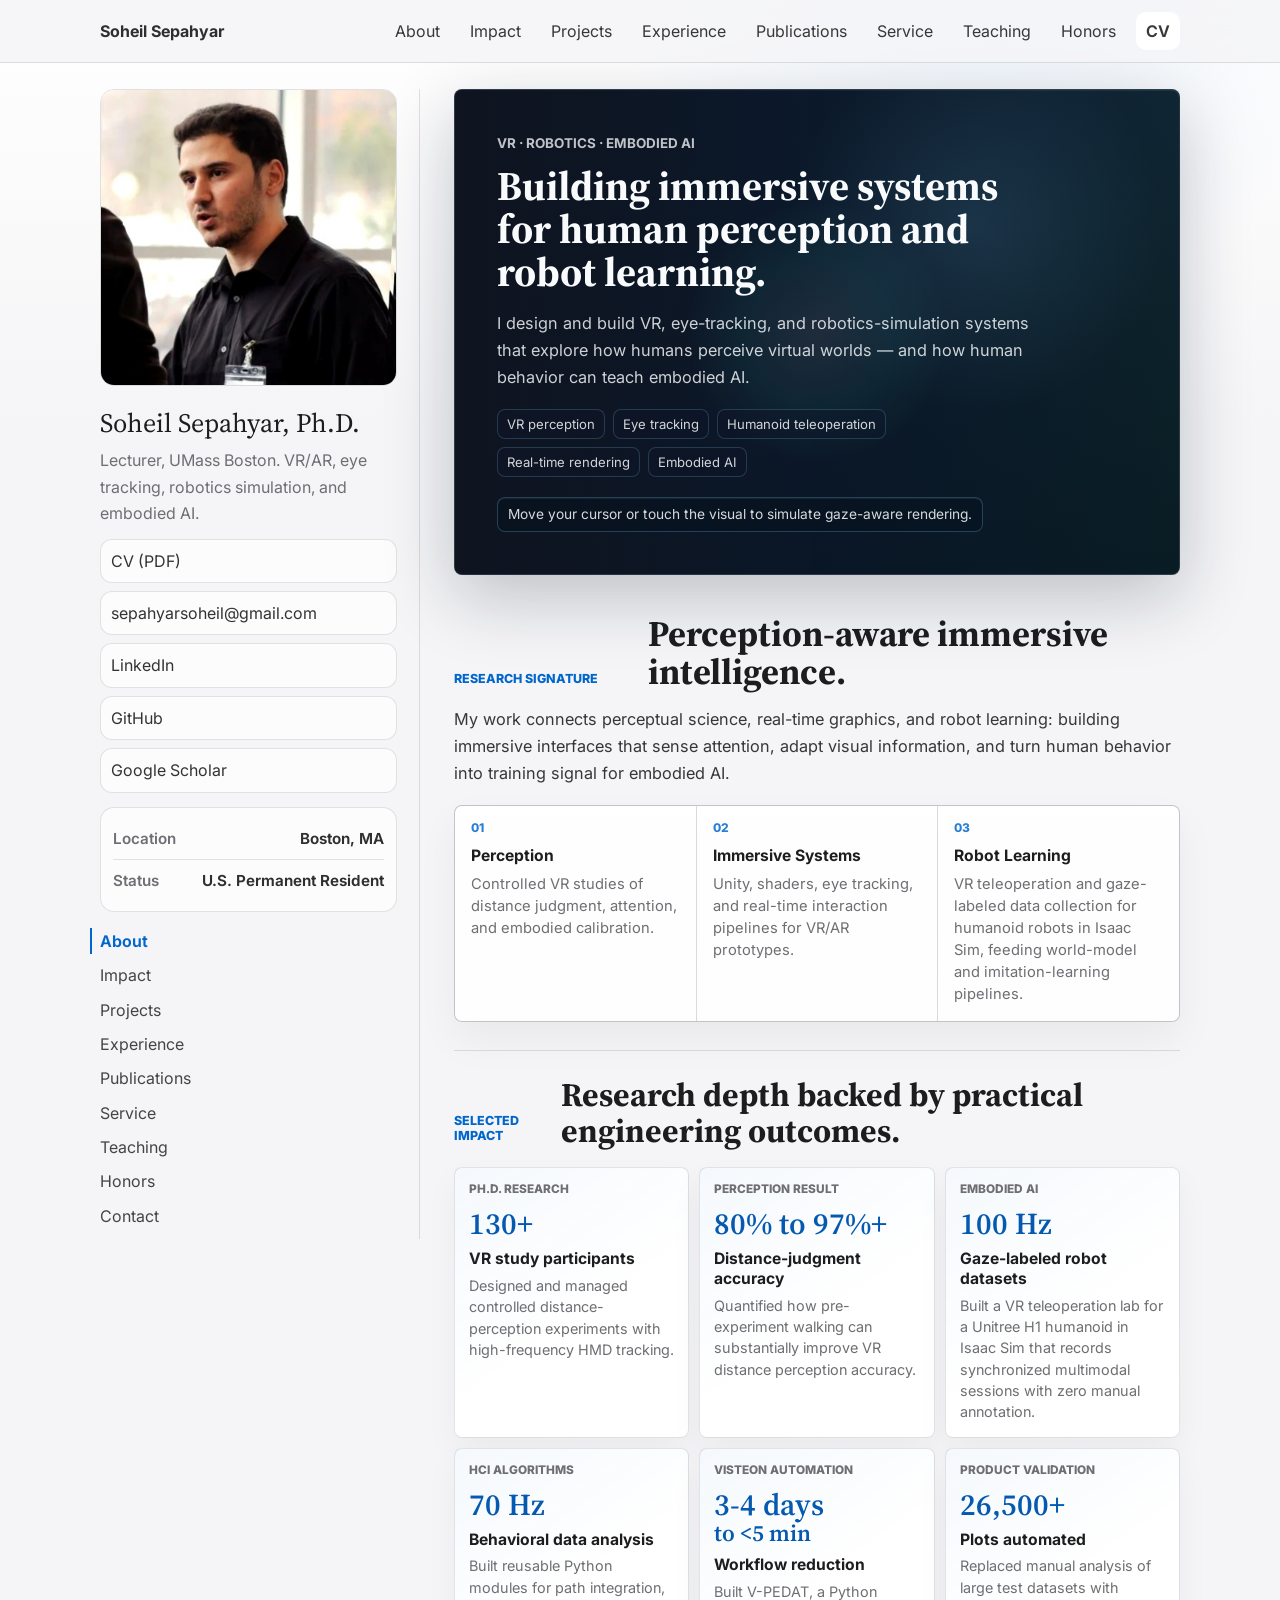
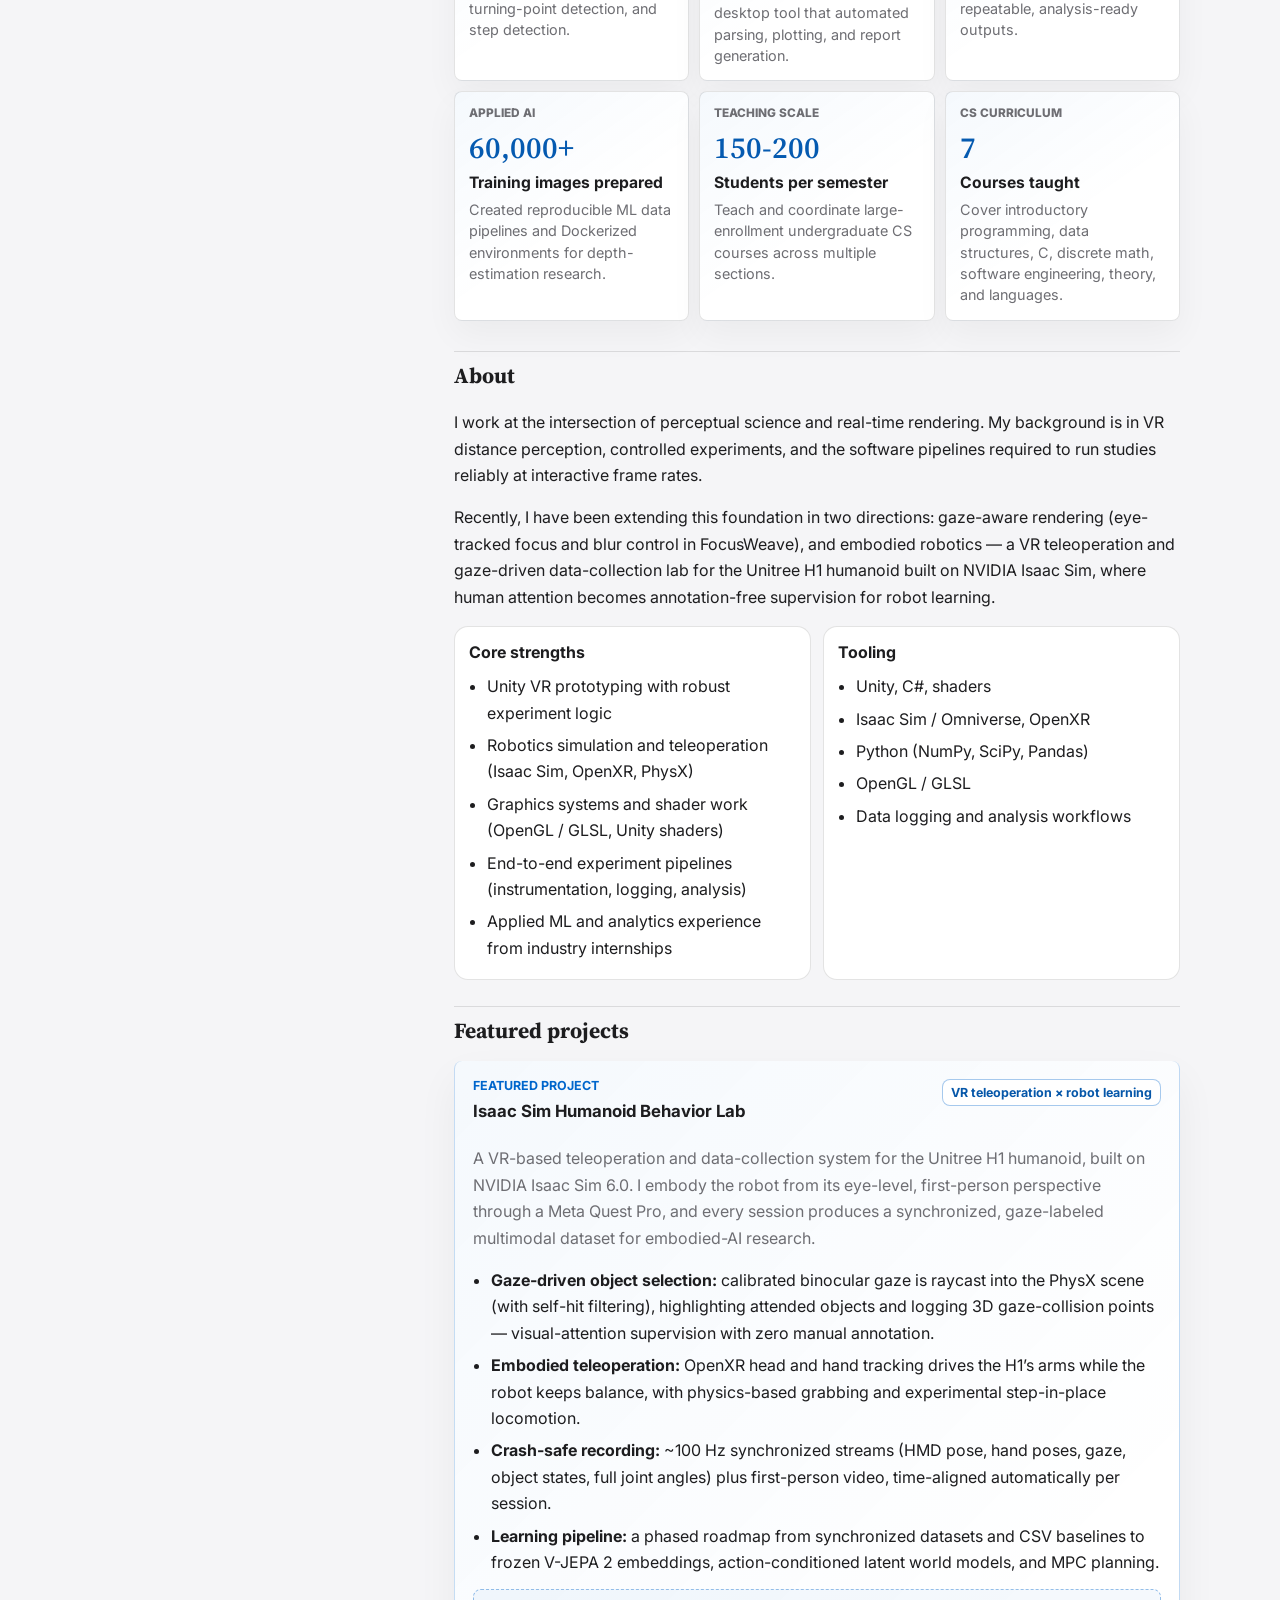
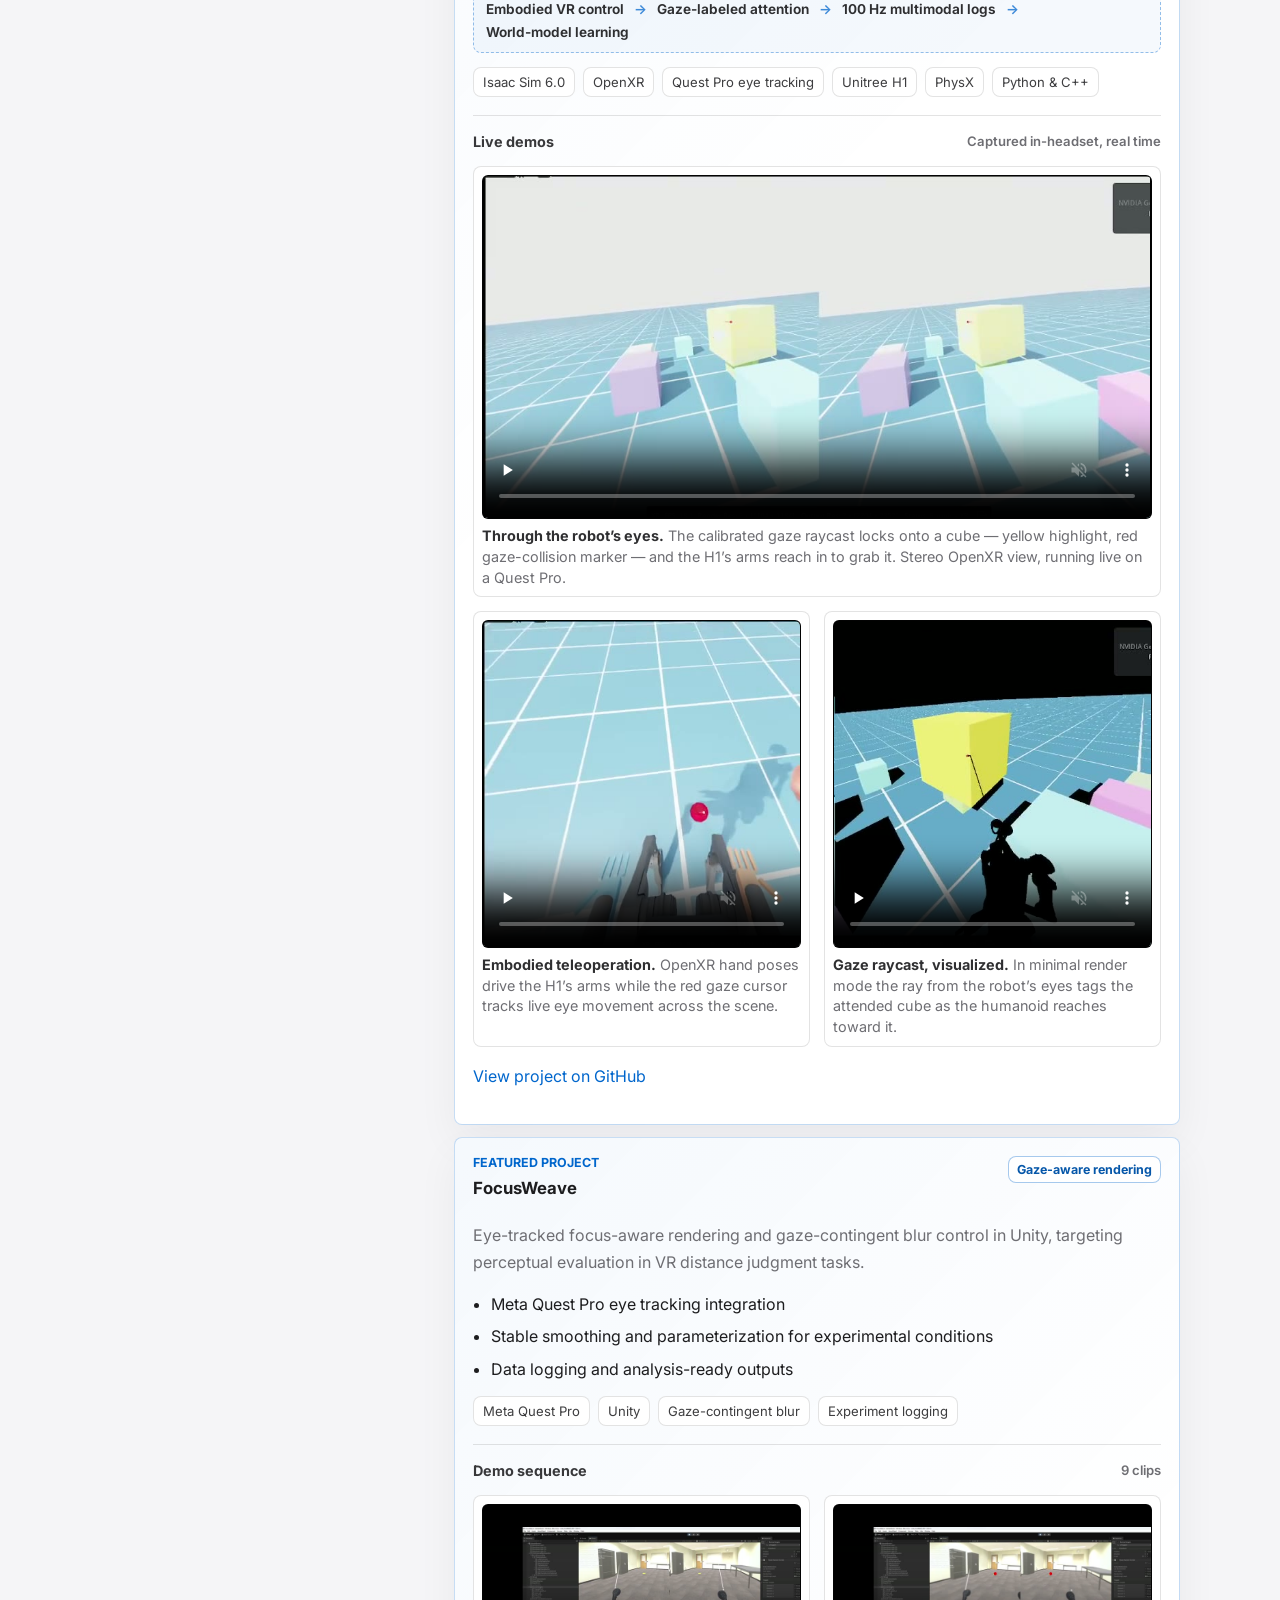
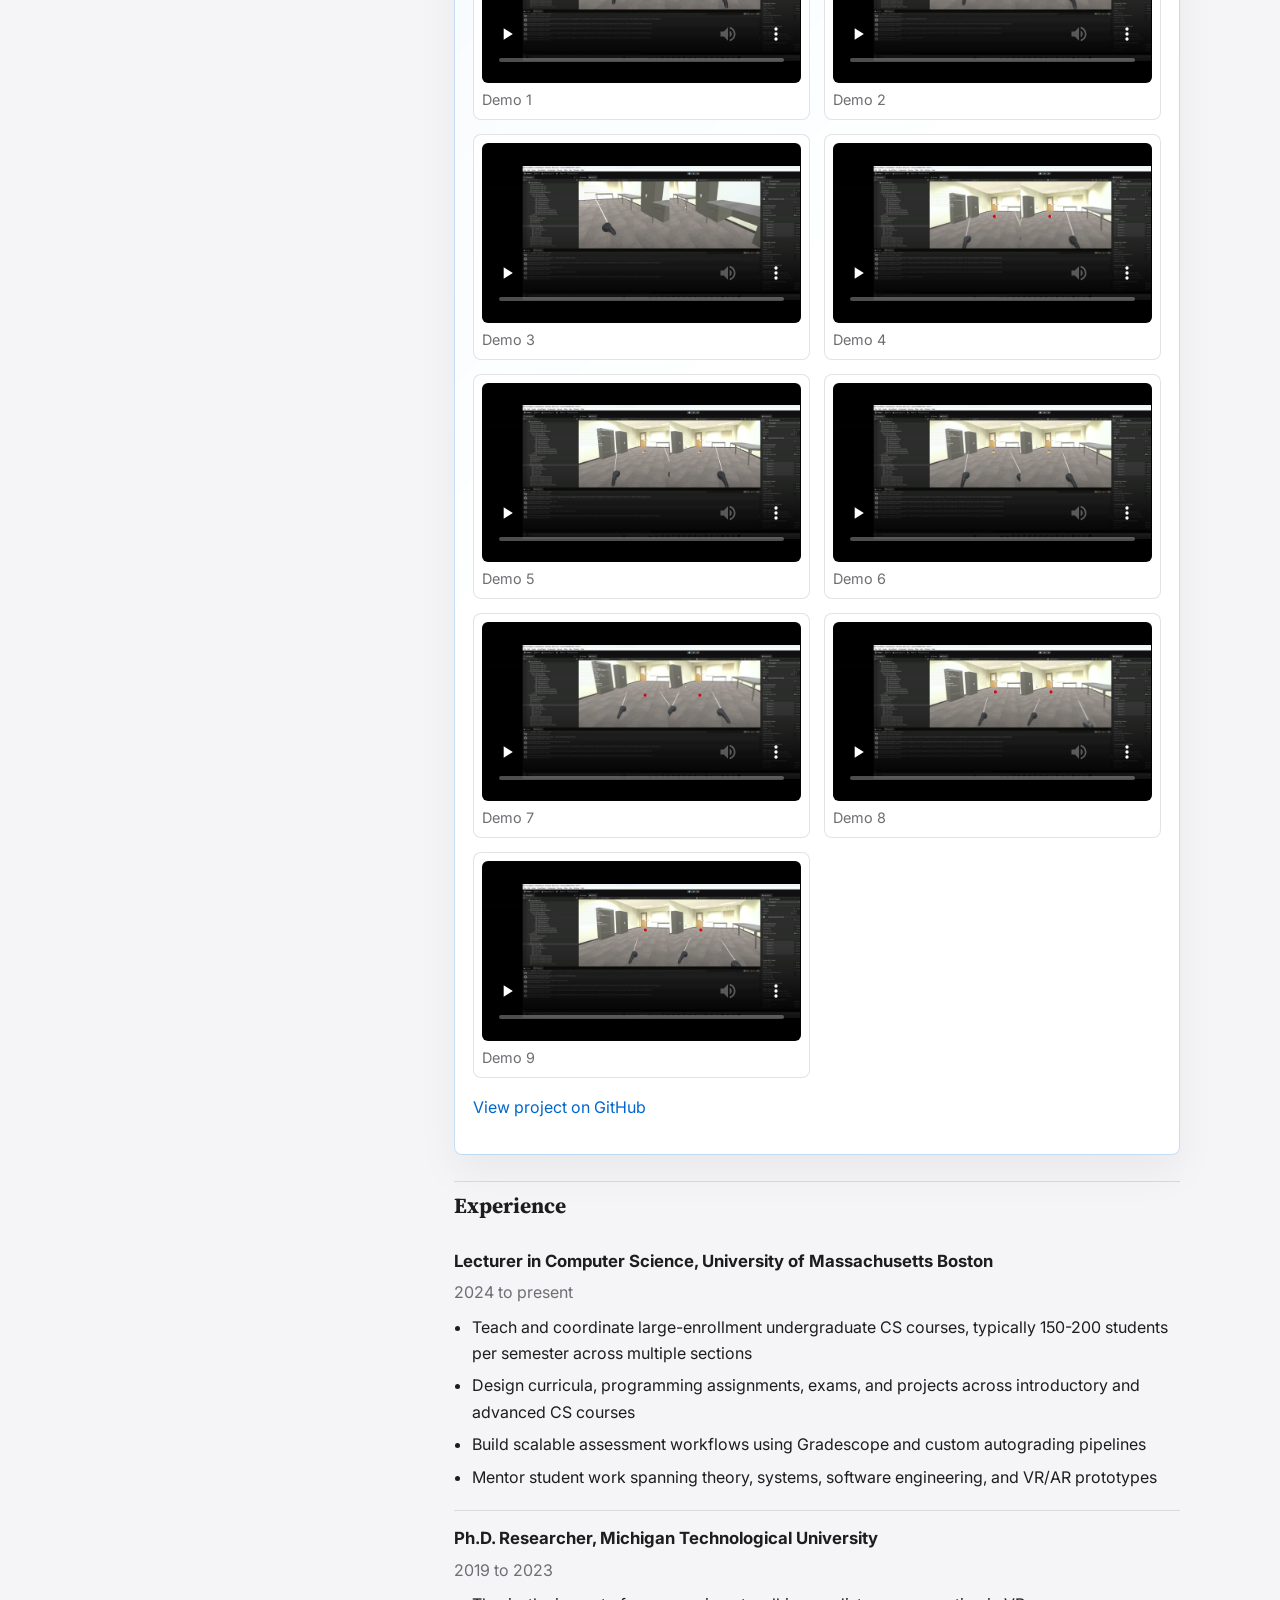
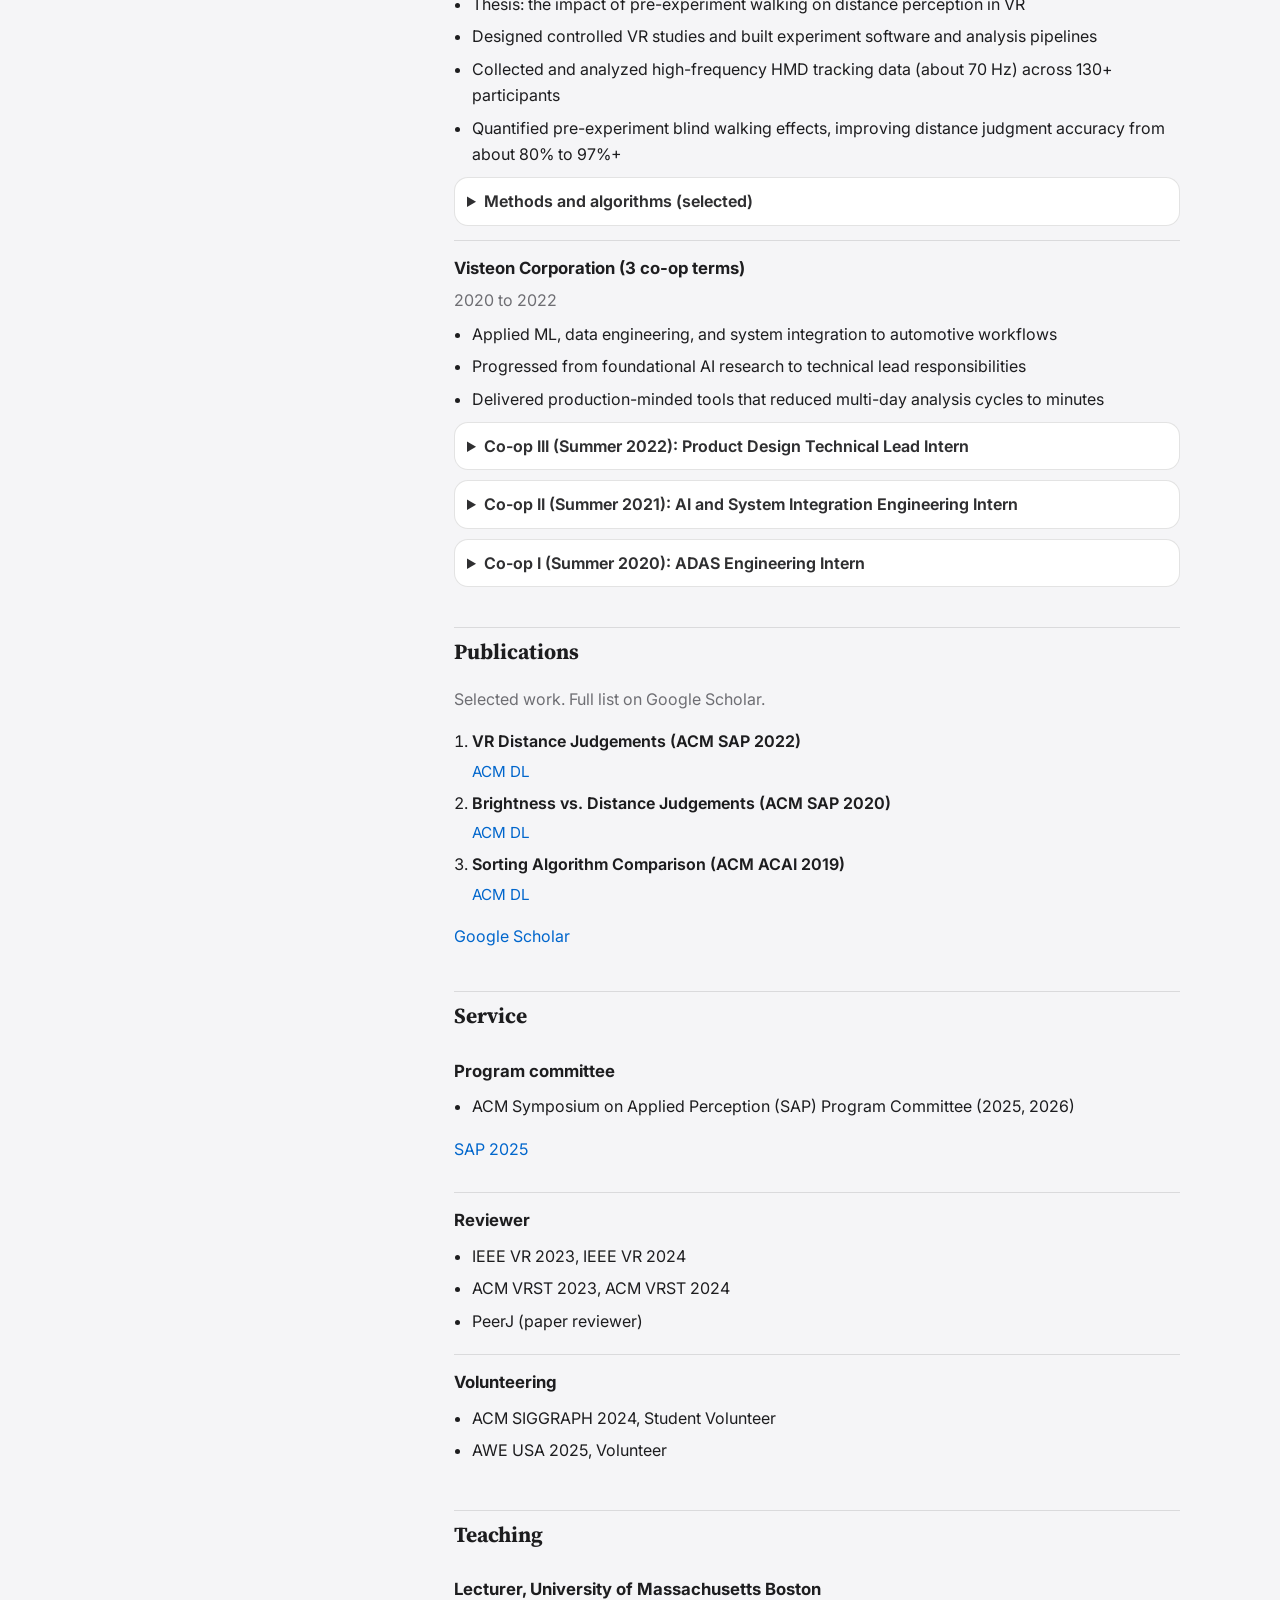
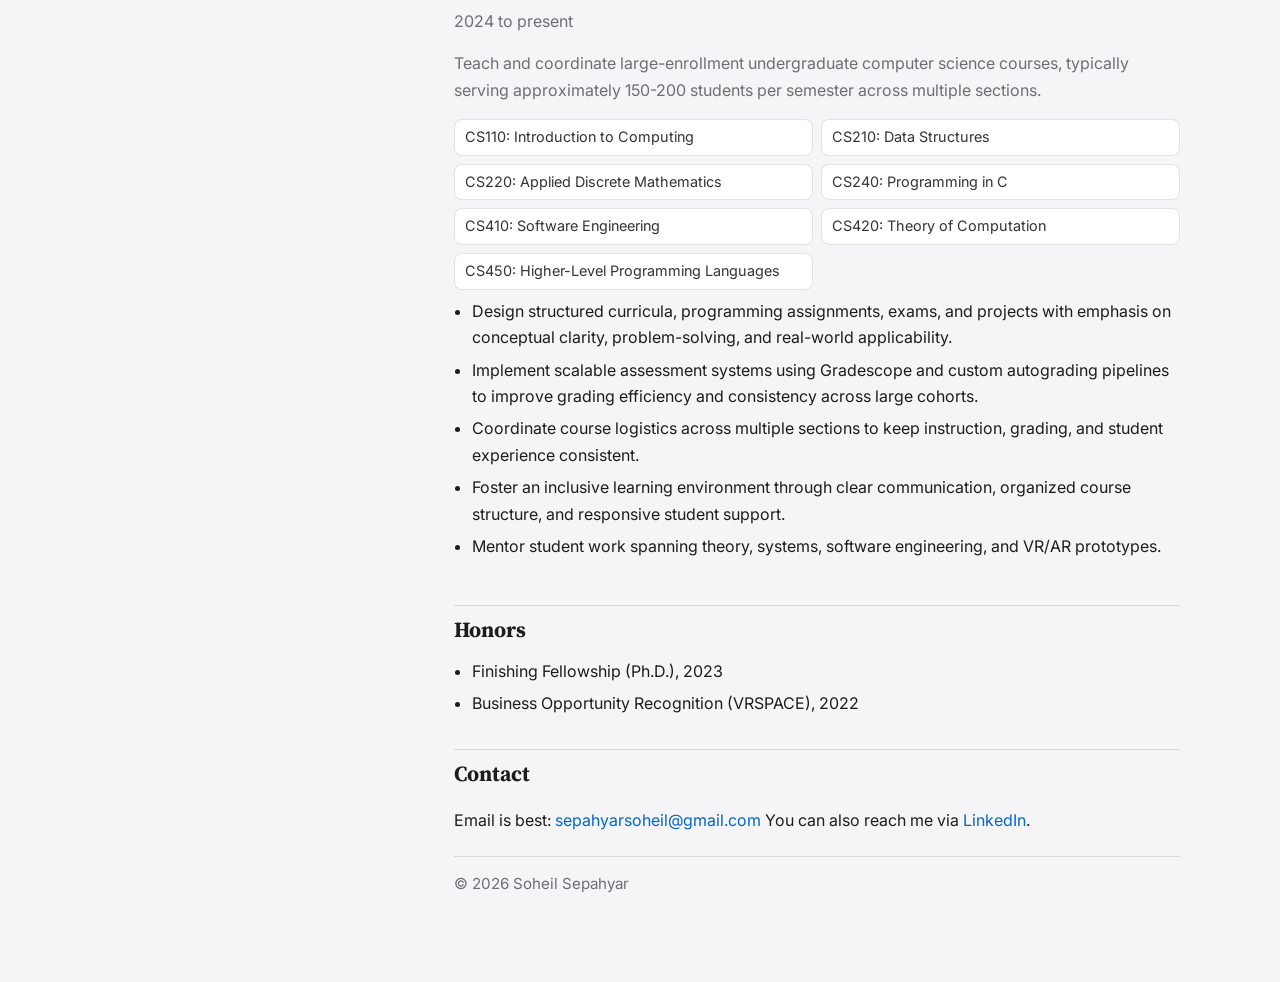
==== index.html @ af0736bc "Feature Isaac Sim Humanoid Behavior Lab with live demos, polish UI/UX - Add Isaac Sim Humanoid Behav" ====
<!doctype html>
<html lang="en">
<head>
  <meta charset="utf-8" />
  <meta name="viewport" content="width=device-width, initial-scale=1" />
  <title>Soheil Sepahyar, Ph.D. | VR, Robotics, Embodied AI</title>
  <meta name="description" content="Soheil Sepahyar, Ph.D. Lecturer at UMass Boston. VR/AR, eye tracking, robotics simulation, and embodied AI — from gaze-aware rendering to humanoid teleoperation in Isaac Sim." />
  <meta name="theme-color" content="#f5f5f7" />
  <link rel="canonical" href="https://soheilappear.github.io/soheilsepahyar/" />

  <meta property="og:title" content="Soheil Sepahyar, Ph.D." />
  <meta property="og:description" content="VR/AR, eye tracking, robotics simulation, and embodied AI — from gaze-aware rendering to humanoid teleoperation in Isaac Sim." />
  <meta property="og:type" content="website" />
  <meta property="og:url" content="https://soheilappear.github.io/soheilsepahyar/" />
  <meta property="og:image" content="Soheil_Sepahyar.jpg" />

  <link rel="preconnect" href="https://fonts.googleapis.com">
  <link rel="preconnect" href="https://fonts.gstatic.com" crossorigin>
  <link href="https://fonts.googleapis.com/css2?family=Inter:wght@400;500;600;700&family=Source+Serif+4:wght@500;600&display=swap" rel="stylesheet">
  <link rel="stylesheet" href="styles.css" />

  <script type="application/ld+json">
  {
    "@context": "https://schema.org",
    "@type": "Person",
    "name": "Soheil Sepahyar",
    "honorificSuffix": "Ph.D.",
    "jobTitle": "Lecturer in Computer Science",
    "affiliation": {"@type": "CollegeOrUniversity", "name": "University of Massachusetts Boston"},
    "url": "https://soheilappear.github.io/soheilsepahyar/",
    "knowsAbout": ["Virtual Reality", "Eye Tracking", "Robotics Simulation", "Embodied AI", "Human-Computer Interaction", "Real-Time Rendering"],
    "sameAs": [
      "https://www.linkedin.com/in/soheil-sepahyar/",
      "https://github.com/soheilAppear",
      "https://scholar.google.com/citations?user=JXdvsmMAAAAJ&hl=en&oi=ao"
    ]
  }
  </script>
</head>

<body>
  <a class="skip-link" href="#content">Skip to content</a>

  <header class="topbar" role="banner">
    <div class="wrap topbar-inner">
      <a class="topbar-name" href="#top">Soheil Sepahyar</a>
      <nav class="topbar-nav" aria-label="Primary">
        <a href="#about">About</a>
        <a href="#impact">Impact</a>
        <a href="#work">Projects</a>
        <a href="#experience">Experience</a>
        <a href="#publications">Publications</a>
        <a href="#service">Service</a>
        <a href="#teaching">Teaching</a>
        <a href="#honors">Honors</a>
        <a class="topbar-cta" href="resume.pdf" target="_blank" rel="noopener">CV</a>
      </nav>
    </div>
  </header>

  <div class="gaze-cursor" data-gaze-cursor aria-hidden="true">
    <span class="gaze-cursor-halo"></span>
    <span class="gaze-cursor-dot"></span>
  </div>

  <main id="top" class="wrap layout">

    <aside class="sidebar" aria-label="Profile">
      <img class="avatar" src="Soheil_Sepahyar.jpg" alt="Portrait of Soheil Sepahyar" loading="lazy" />

      <div class="identity">
        <div class="profile-name">Soheil Sepahyar, Ph.D.</div>
        <p class="tagline">
          Lecturer, UMass Boston. VR/AR, eye tracking, robotics simulation, and embodied AI.
        </p>
      </div>

      <div class="links" aria-label="Links">
        <a class="link" href="resume.pdf" target="_blank" rel="noopener">CV (PDF)</a>
        <a class="link" href="mailto:sepahyarsoheil@gmail.com">sepahyarsoheil@gmail.com</a>
        <a class="link" href="https://www.linkedin.com/in/soheil-sepahyar/" target="_blank" rel="noopener">LinkedIn</a>
        <a class="link" href="https://github.com/soheilAppear" target="_blank" rel="noopener">GitHub</a>
        <a class="link" href="https://scholar.google.com/citations?user=JXdvsmMAAAAJ&hl=en&oi=ao" target="_blank" rel="noopener">Google Scholar</a>
      </div>

      <div class="meta">
        <div class="meta-row"><span class="k">Location</span><span class="v">Boston, MA</span></div>
        <div class="meta-row"><span class="k">Status</span><span class="v">U.S. Permanent Resident</span></div>
      </div>

      <nav class="toc" aria-label="On this page">
        <a href="#about">About</a>
        <a href="#impact">Impact</a>
        <a href="#work">Projects</a>
        <a href="#experience">Experience</a>
        <a href="#publications">Publications</a>
        <a href="#service">Service</a>
        <a href="#teaching">Teaching</a>
        <a href="#honors">Honors</a>
        <a href="#contact">Contact</a>
      </nav>
    </aside>

    <section id="content" class="content" aria-label="Main content">
      <section class="hero gaze-hero" id="about" aria-labelledby="hero-title">
        <div class="hero-visual" data-gaze-visual>
          <div class="hero-media" aria-hidden="true">
            <video class="hero-video hero-video-sharp" autoplay muted loop playsinline preload="metadata">
              <source src="ProjectDemos/FocusWeave/part_001.mp4" type="video/mp4">
            </video>
            <video class="hero-video hero-video-blurred" autoplay muted loop playsinline preload="metadata">
              <source src="ProjectDemos/FocusWeave/part_001.mp4" type="video/mp4">
            </video>
          </div>
          <div class="hero-shade" aria-hidden="true"></div>
          <div class="hero-copy">
            <p class="hero-kicker">VR &middot; Robotics &middot; Embodied AI</p>
            <h1 id="hero-title">Building immersive systems for human perception and robot learning.</h1>
            <p class="hero-subtitle">
              I design and build VR, eye-tracking, and robotics-simulation systems that explore how humans perceive virtual worlds &mdash; and how human behavior can teach embodied AI.
            </p>
            <div class="hero-tags" aria-label="Research areas">
              <span>VR perception</span>
              <span>Eye tracking</span>
              <span>Humanoid teleoperation</span>
              <span>Real-time rendering</span>
              <span>Embodied AI</span>
            </div>
            <p class="hero-instruction" data-gaze-instruction>Move your cursor or touch the visual to simulate gaze-aware rendering.</p>
          </div>
        </div>
      </section>

      <section class="research-signature" aria-labelledby="signature-title">
        <div class="signature-heading">
          <p class="signature-kicker">Research signature</p>
          <h2 id="signature-title">Perception-aware immersive intelligence.</h2>
        </div>
        <p class="signature-lede">
          My work connects perceptual science, real-time graphics, and robot learning: building immersive interfaces that sense attention, adapt visual information, and turn human behavior into training signal for embodied AI.
        </p>
        <div class="signature-grid" aria-label="Research pillars">
          <div class="signature-item">
            <span class="signature-index">01</span>
            <h3>Perception</h3>
            <p>Controlled VR studies of distance judgment, attention, and embodied calibration.</p>
          </div>
          <div class="signature-item">
            <span class="signature-index">02</span>
            <h3>Immersive Systems</h3>
            <p>Unity, shaders, eye tracking, and real-time interaction pipelines for VR/AR prototypes.</p>
          </div>
          <div class="signature-item">
            <span class="signature-index">03</span>
            <h3>Robot Learning</h3>
            <p>VR teleoperation and gaze-labeled data collection for humanoid robots in Isaac Sim, feeding world-model and imitation-learning pipelines.</p>
          </div>
        </div>
      </section>

      <section class="impact-snapshot" id="impact" aria-labelledby="impact-title">
        <div class="impact-heading">
          <p class="signature-kicker">Selected impact</p>
          <h2 id="impact-title">Research depth backed by practical engineering outcomes.</h2>
        </div>

        <div class="impact-grid" aria-label="Selected Ph.D. and internship achievements">
          <article class="impact-item">
            <div class="impact-context">Ph.D. research</div>
            <div class="impact-number">130+</div>
            <h3>VR study participants</h3>
            <p>Designed and managed controlled distance-perception experiments with high-frequency HMD tracking.</p>
          </article>

          <article class="impact-item">
            <div class="impact-context">Perception result</div>
            <div class="impact-number">80% to 97%+</div>
            <h3>Distance-judgment accuracy</h3>
            <p>Quantified how pre-experiment walking can substantially improve VR distance perception accuracy.</p>
          </article>

          <article class="impact-item">
            <div class="impact-context">Embodied AI</div>
            <div class="impact-number">100 Hz</div>
            <h3>Gaze-labeled robot datasets</h3>
            <p>Built a VR teleoperation lab for a Unitree H1 humanoid in Isaac Sim that records synchronized multimodal sessions with zero manual annotation.</p>
          </article>

          <article class="impact-item">
            <div class="impact-context">HCI algorithms</div>
            <div class="impact-number">70 Hz</div>
            <h3>Behavioral data analysis</h3>
            <p>Built reusable Python modules for path integration, turning-point detection, and step detection.</p>
          </article>

          <article class="impact-item">
            <div class="impact-context">Visteon automation</div>
            <div class="impact-number impact-number-compact">3-4 days<span>to &lt;5 min</span></div>
            <h3>Workflow reduction</h3>
            <p>Built V-PEDAT, a Python desktop tool that automated parsing, plotting, and report generation.</p>
          </article>

          <article class="impact-item">
            <div class="impact-context">Product validation</div>
            <div class="impact-number">26,500+</div>
            <h3>Plots automated</h3>
            <p>Replaced manual analysis of large test datasets with repeatable, analysis-ready outputs.</p>
          </article>

          <article class="impact-item">
            <div class="impact-context">Applied AI</div>
            <div class="impact-number">60,000+</div>
            <h3>Training images prepared</h3>
            <p>Created reproducible ML data pipelines and Dockerized environments for depth-estimation research.</p>
          </article>

          <article class="impact-item">
            <div class="impact-context">Teaching scale</div>
            <div class="impact-number">150-200</div>
            <h3>Students per semester</h3>
            <p>Teach and coordinate large-enrollment undergraduate CS courses across multiple sections.</p>
          </article>

          <article class="impact-item">
            <div class="impact-context">CS curriculum</div>
            <div class="impact-number">7</div>
            <h3>Courses taught</h3>
            <p>Cover introductory programming, data structures, C, discrete math, software engineering, theory, and languages.</p>
          </article>
        </div>
      </section>

      <section class="section" id="overview">
        <h2>About</h2>
        <p>
          I work at the intersection of perceptual science and real-time rendering. My background is in VR distance perception,
          controlled experiments, and the software pipelines required to run studies reliably at interactive frame rates.
        </p>
        <p>
          Recently, I have been extending this foundation in two directions: gaze-aware rendering (eye-tracked focus and blur
          control in FocusWeave), and embodied robotics &mdash; a VR teleoperation and gaze-driven data-collection lab for the
          Unitree H1 humanoid built on NVIDIA Isaac Sim, where human attention becomes annotation-free supervision for robot learning.
        </p>

        <div class="callouts">
          <div class="callout">
            <div class="callout-title">Core strengths</div>
            <ul>
              <li>Unity VR prototyping with robust experiment logic</li>
              <li>Robotics simulation and teleoperation (Isaac Sim, OpenXR, PhysX)</li>
              <li>Graphics systems and shader work (OpenGL / GLSL, Unity shaders)</li>
              <li>End-to-end experiment pipelines (instrumentation, logging, analysis)</li>
              <li>Applied ML and analytics experience from industry internships</li>
            </ul>
          </div>

          <div class="callout">
            <div class="callout-title">Tooling</div>
            <ul>
              <li>Unity, C#, shaders</li>
              <li>Isaac Sim / Omniverse, OpenXR</li>
              <li>Python (NumPy, SciPy, Pandas)</li>
              <li>OpenGL / GLSL</li>
              <li>Data logging and analysis workflows</li>
            </ul>
          </div>
        </div>
      </section>

      <section class="section" id="work">
        <h2>Featured projects</h2>

        <div class="item featured-project">
          <div class="project-heading">
            <div>
              <p class="project-label">Featured project</p>
              <h3>Isaac Sim Humanoid Behavior Lab</h3>
            </div>
            <span class="project-pill">VR teleoperation &times; robot learning</span>
          </div>
          <p class="muted">
            A VR-based teleoperation and data-collection system for the Unitree H1 humanoid, built on NVIDIA Isaac Sim 6.0.
            I embody the robot from its eye-level, first-person perspective through a Meta Quest Pro, and every session produces
            a synchronized, gaze-labeled multimodal dataset for embodied-AI research.
          </p>

          <ul>
            <li><strong>Gaze-driven object selection:</strong> calibrated binocular gaze is raycast into the PhysX scene (with self-hit filtering), highlighting attended objects and logging 3D gaze-collision points &mdash; visual-attention supervision with zero manual annotation.</li>
            <li><strong>Embodied teleoperation:</strong> OpenXR head and hand tracking drives the H1&rsquo;s arms while the robot keeps balance, with physics-based grabbing and experimental step-in-place locomotion.</li>
            <li><strong>Crash-safe recording:</strong> ~100 Hz synchronized streams (HMD pose, hand poses, gaze, object states, full joint angles) plus first-person video, time-aligned automatically per session.</li>
            <li><strong>Learning pipeline:</strong> a phased roadmap from synchronized datasets and CSV baselines to frozen V-JEPA&nbsp;2 embeddings, action-conditioned latent world models, and MPC planning.</li>
          </ul>

          <div class="pipeline" aria-label="Data-to-learning pipeline">
            <span>Embodied VR control</span>
            <span>Gaze-labeled attention</span>
            <span>100 Hz multimodal logs</span>
            <span>World-model learning</span>
          </div>

          <div class="project-tags" aria-label="Isaac Sim Humanoid Behavior Lab stack">
            <span>Isaac Sim 6.0</span>
            <span>OpenXR</span>
            <span>Quest Pro eye tracking</span>
            <span>Unitree H1</span>
            <span>PhysX</span>
            <span>Python &amp; C++</span>
          </div>

          <div class="project-demo-head">
            <span>Live demos</span>
            <span>Captured in-headset, real time</span>
          </div>

          <div class="project-demos" aria-label="Isaac Sim Humanoid Behavior Lab demos">
            <figure class="project-demo project-demo-wide demo-stereo">
              <video class="project-video" controls preload="none" playsinline muted loop
                     poster="ProjectDemos/IsaacSim-HumanoidBehavior/web/gaze-object-selection.jpg"
                     aria-label="Gaze-driven object selection through the robot's eyes">
                <source src="ProjectDemos/IsaacSim-HumanoidBehavior/web/gaze-object-selection.mp4" type="video/mp4">
                Your browser does not support the video tag.
              </video>
              <figcaption>
                <strong>Through the robot&rsquo;s eyes.</strong> The calibrated gaze raycast locks onto a cube &mdash; yellow highlight,
                red gaze-collision marker &mdash; and the H1&rsquo;s arms reach in to grab it. Stereo OpenXR view, running live on a Quest Pro.
              </figcaption>
            </figure>

            <figure class="project-demo demo-mono">
              <video class="project-video" controls preload="none" playsinline muted loop
                     poster="ProjectDemos/IsaacSim-HumanoidBehavior/web/embodied-teleoperation.jpg"
                     aria-label="Embodied arm teleoperation with live gaze cursor">
                <source src="ProjectDemos/IsaacSim-HumanoidBehavior/web/embodied-teleoperation.mp4" type="video/mp4">
                Your browser does not support the video tag.
              </video>
              <figcaption>
                <strong>Embodied teleoperation.</strong> OpenXR hand poses drive the H1&rsquo;s arms while the red gaze cursor tracks
                live eye movement across the scene.
              </figcaption>
            </figure>

            <figure class="project-demo demo-mono">
              <video class="project-video" controls preload="none" playsinline muted loop
                     poster="ProjectDemos/IsaacSim-HumanoidBehavior/web/gaze-raycast-minimal.jpg"
                     aria-label="Gaze raycast visualized in minimal render mode">
                <source src="ProjectDemos/IsaacSim-HumanoidBehavior/web/gaze-raycast-minimal.mp4" type="video/mp4">
                Your browser does not support the video tag.
              </video>
              <figcaption>
                <strong>Gaze raycast, visualized.</strong> In minimal render mode the ray from the robot&rsquo;s eyes tags the attended
                cube as the humanoid reaches toward it.
              </figcaption>
            </figure>
          </div>

          <p>
            <a href="https://github.com/soheilAppear/IsaacSim-HumanoidBehavior" target="_blank" rel="noopener noreferrer">
              View project on GitHub
            </a>
          </p>
        </div>

        <div class="item featured-project">
          <div class="project-heading">
            <div>
              <p class="project-label">Featured project</p>
              <h3>FocusWeave</h3>
            </div>
            <span class="project-pill">Gaze-aware rendering</span>
          </div>
          <p class="muted">
            Eye-tracked focus-aware rendering and gaze-contingent blur control in Unity, targeting perceptual evaluation in VR distance judgment tasks.
          </p>
        
          <ul>
            <li>Meta Quest Pro eye tracking integration</li>
            <li>Stable smoothing and parameterization for experimental conditions</li>
            <li>Data logging and analysis-ready outputs</li>
          </ul>

          <div class="project-tags" aria-label="FocusWeave focus areas">
            <span>Meta Quest Pro</span>
            <span>Unity</span>
            <span>Gaze-contingent blur</span>
            <span>Experiment logging</span>
          </div>

          <div class="project-demo-head">
            <span>Demo sequence</span>
            <span>9 clips</span>
          </div>

          <div class="project-demos" aria-label="FocusWeave demos">
            <figure class="project-demo">
              <video class="project-video" controls preload="none" playsinline poster="ProjectDemos/FocusWeave/part_001_poster.jpg" aria-label="FocusWeave demo 1">
                <source src="ProjectDemos/FocusWeave/part_001.mp4" type="video/mp4">
                Your browser does not support the video tag.
              </video>
              <figcaption>Demo 1</figcaption>
            </figure>

            <figure class="project-demo">
              <video class="project-video" controls preload="none" playsinline poster="ProjectDemos/FocusWeave/part_002_poster.jpg" aria-label="FocusWeave demo 2">
                <source src="ProjectDemos/FocusWeave/part_002.mp4" type="video/mp4">
                Your browser does not support the video tag.
              </video>
              <figcaption>Demo 2</figcaption>
            </figure>

            <figure class="project-demo">
              <video class="project-video" controls preload="none" playsinline poster="ProjectDemos/FocusWeave/part_003_poster.jpg" aria-label="FocusWeave demo 3">
                <source src="ProjectDemos/FocusWeave/part_003.mp4" type="video/mp4">
                Your browser does not support the video tag.
              </video>
              <figcaption>Demo 3</figcaption>
            </figure>

            <figure class="project-demo">
              <video class="project-video" controls preload="none" playsinline poster="ProjectDemos/FocusWeave/part_004_poster.jpg" aria-label="FocusWeave demo 4">
                <source src="ProjectDemos/FocusWeave/part_004.mp4" type="video/mp4">
                Your browser does not support the video tag.
              </video>
              <figcaption>Demo 4</figcaption>
            </figure>

            <figure class="project-demo">
              <video class="project-video" controls preload="none" playsinline poster="ProjectDemos/FocusWeave/part_005_poster.jpg" aria-label="FocusWeave demo 5">
                <source src="ProjectDemos/FocusWeave/part_005.mp4" type="video/mp4">
                Your browser does not support the video tag.
              </video>
              <figcaption>Demo 5</figcaption>
            </figure>

            <figure class="project-demo">
              <video class="project-video" controls preload="none" playsinline poster="ProjectDemos/FocusWeave/part_006_poster.jpg" aria-label="FocusWeave demo 6">
                <source src="ProjectDemos/FocusWeave/part_006.mp4" type="video/mp4">
                Your browser does not support the video tag.
              </video>
              <figcaption>Demo 6</figcaption>
            </figure>

            <figure class="project-demo">
              <video class="project-video" controls preload="none" playsinline poster="ProjectDemos/FocusWeave/part_007_poster.jpg" aria-label="FocusWeave demo 7">
                <source src="ProjectDemos/FocusWeave/part_007.mp4" type="video/mp4">
                Your browser does not support the video tag.
              </video>
              <figcaption>Demo 7</figcaption>
            </figure>

            <figure class="project-demo">
              <video class="project-video" controls preload="none" playsinline poster="ProjectDemos/FocusWeave/part_008_poster.jpg" aria-label="FocusWeave demo 8">
                <source src="ProjectDemos/FocusWeave/part_008.mp4" type="video/mp4">
                Your browser does not support the video tag.
              </video>
              <figcaption>Demo 8</figcaption>
            </figure>

            <figure class="project-demo">
              <video class="project-video" controls preload="none" playsinline poster="ProjectDemos/FocusWeave/part_009_poster.jpg" aria-label="FocusWeave demo 9">
                <source src="ProjectDemos/FocusWeave/part_009.mp4" type="video/mp4">
                Your browser does not support the video tag.
              </video>
              <figcaption>Demo 9</figcaption>
            </figure>
          </div>
        
          <p>
            <a href="https://github.com/soheilAppear/FocusWeave" target="_blank" rel="noopener noreferrer">
              View project on GitHub
            </a>
          </p>
        </div>

      </section>

      <section class="section" id="experience">
        <h2>Experience</h2>

        <div class="item">
          <h3>Lecturer in Computer Science, University of Massachusetts Boston</h3>
          <div class="muted">2024 to present</div>
          <ul>
            <li>Teach and coordinate large-enrollment undergraduate CS courses, typically 150-200 students per semester across multiple sections</li>
            <li>Design curricula, programming assignments, exams, and projects across introductory and advanced CS courses</li>
            <li>Build scalable assessment workflows using Gradescope and custom autograding pipelines</li>
            <li>Mentor student work spanning theory, systems, software engineering, and VR/AR prototypes</li>
          </ul>
        </div>

        <div class="item">
          <h3>Ph.D. Researcher, Michigan Technological University</h3>
          <div class="muted">2019 to 2023</div>
          <ul>
            <li>Thesis: the impact of pre-experiment walking on distance perception in VR</li>
            <li>Designed controlled VR studies and built experiment software and analysis pipelines</li>
            <li>Collected and analyzed high-frequency HMD tracking data (about 70 Hz) across 130+ participants</li>
            <li>Quantified pre-experiment blind walking effects, improving distance judgment accuracy from about 80% to 97%+</li>
          </ul>

          <details class="details">
            <summary>Methods and algorithms (selected)</summary>
            <ul>
              <li>Cumulative distance integration: computed true walked distance by integrating path deviations</li>
              <li>Turning point detection: identified meaningful turns using angular velocity signals</li>
              <li>Step detection: filtering plus <code>scipy.signal.find_peaks</code> on vertical HMD motion</li>
              <li>Reusable tooling: Python modules for data processing and visualization</li>
            </ul>
          </details>
        </div>

        <div class="item">
          <h3>Visteon Corporation (3 co-op terms)</h3>
          <div class="muted">2020 to 2022</div>
          <ul>
            <li>Applied ML, data engineering, and system integration to automotive workflows</li>
            <li>Progressed from foundational AI research to technical lead responsibilities</li>
            <li>Delivered production-minded tools that reduced multi-day analysis cycles to minutes</li>
          </ul>

          <details class="details">
            <summary>Co-op III (Summer 2022): Product Design Technical Lead Intern</summary>
            <ul>
              <li>Built V-PEDAT, a Python desktop application (Tkinter, Pandas, Matplotlib) to automate analysis</li>
              <li>Automated processing of 26,500+ data points and graphs previously handled manually</li>
              <li>Impact: reduced analysis time from multiple days to under 5 minutes</li>
            </ul>
          </details>

          <details class="details">
            <summary>Co-op II (Summer 2021): AI and System Integration Engineering Intern</summary>
            <ul>
              <li>Optimized a DMS-related algorithm using <code>sin(2x) = 2sin(x)cos(x)</code> for efficient arm-angle detection</li>
              <li>Worked with Leica 3D Disto lidar hardware and conducted testing on Mahindra test benches</li>
              <li>Skills: Python, C, Bash, Docker, embedded testing, computer vision</li>
            </ul>
          </details>

          <details class="details">
            <summary>Co-op I (Summer 2020): ADAS Engineering Intern</summary>
            <ul>
              <li>Built monocular depth estimation pipelines, converting 60,000+ images from <code>.npz</code> into CNN-ready datasets</li>
              <li>Trained PackNet models using Keras and TensorFlow, managed reproducible runs with Docker</li>
            </ul>
          </details>
        </div>
      </section>

      <section class="section" id="publications">
        <h2>Publications</h2>
        <p class="muted">Selected work. Full list on Google Scholar.</p>

        <ol class="pubs">
          <li>
            <div class="pub-title">VR Distance Judgements (ACM SAP 2022)</div>
            <div class="pub-links">
              <a href="https://dl.acm.org/doi/abs/10.1145/3548814.3551463" target="_blank" rel="noopener">ACM DL</a>
            </div>
          </li>
          <li>
            <div class="pub-title">Brightness vs. Distance Judgements (ACM SAP 2020)</div>
            <div class="pub-links">
              <a href="https://dl.acm.org/doi/abs/10.1145/3385955.3407929" target="_blank" rel="noopener">ACM DL</a>
            </div>
          </li>
          <li>
            <div class="pub-title">Sorting Algorithm Comparison (ACM ACAI 2019)</div>
            <div class="pub-links">
              <a href="https://dl.acm.org/doi/abs/10.1145/3377713.3377808" target="_blank" rel="noopener">ACM DL</a>
            </div>
          </li>
        </ol>

        <p class="muted">
          <a href="https://scholar.google.com/citations?user=JXdvsmMAAAAJ&hl=en&oi=ao" target="_blank" rel="noopener">Google Scholar</a>
        </p>
      </section>

      <section class="section" id="service">
        <h2>Service</h2>

        <div class="item">
          <h3>Program committee</h3>
          <ul>
            <li>ACM Symposium on Applied Perception (SAP) Program Committee (2025, 2026)</li>
          </ul>
          <p class="muted">
            <a href="https://sap.acm.org/2025/" target="_blank" rel="noopener">SAP 2025</a>
          </p>
        </div>

        <div class="item">
          <h3>Reviewer</h3>
          <ul>
            <li>IEEE VR 2023, IEEE VR 2024</li>
            <li>ACM VRST 2023, ACM VRST 2024</li>
            <li>PeerJ (paper reviewer)</li>
          </ul>
        </div>

        <div class="item">
          <h3>Volunteering</h3>
          <ul>
            <li>ACM SIGGRAPH 2024, Student Volunteer</li>
            <li>AWE USA 2025, Volunteer</li>
          </ul>
        </div>
      </section>

      <section class="section" id="teaching">
        <h2>Teaching</h2>
        <div class="item teaching-profile">
          <h3>Lecturer, University of Massachusetts Boston</h3>
          <div class="muted">2024 to present</div>
          <p class="muted">
            Teach and coordinate large-enrollment undergraduate computer science courses, typically serving approximately 150-200 students per semester across multiple sections.
          </p>

          <div class="teaching-courses" aria-label="Courses taught">
            <span>CS110: Introduction to Computing</span>
            <span>CS210: Data Structures</span>
            <span>CS220: Applied Discrete Mathematics</span>
            <span>CS240: Programming in C</span>
            <span>CS410: Software Engineering</span>
            <span>CS420: Theory of Computation</span>
            <span>CS450: Higher-Level Programming Languages</span>
          </div>

          <ul>
            <li>Design structured curricula, programming assignments, exams, and projects with emphasis on conceptual clarity, problem-solving, and real-world applicability.</li>
            <li>Implement scalable assessment systems using Gradescope and custom autograding pipelines to improve grading efficiency and consistency across large cohorts.</li>
            <li>Coordinate course logistics across multiple sections to keep instruction, grading, and student experience consistent.</li>
            <li>Foster an inclusive learning environment through clear communication, organized course structure, and responsive student support.</li>
            <li>Mentor student work spanning theory, systems, software engineering, and VR/AR prototypes.</li>
          </ul>
        </div>
      </section>

      <section class="section" id="honors">
        <h2>Honors</h2>
        <ul>
          <li>Finishing Fellowship (Ph.D.), 2023</li>
          <li>Business Opportunity Recognition (VRSPACE), 2022</li>
        </ul>
      </section>

      <section class="section" id="contact">
        <h2>Contact</h2>
        <p>
          Email is best:
          <a href="mailto:sepahyarsoheil@gmail.com">sepahyarsoheil@gmail.com</a>
          You can also reach me via
          <a href="https://www.linkedin.com/in/soheil-sepahyar/" target="_blank" rel="noopener">LinkedIn</a>.
        </p>

        <footer class="footer">
          <span>© <span id="year"></span> Soheil Sepahyar</span>
        </footer>
      </section>
    </section>
  </main>

  <script>
    document.getElementById('year').textContent = new Date().getFullYear();

    (function () {
      const visual = document.querySelector('[data-gaze-visual]');
      if (!visual) return;

      const hasFinePointer = window.matchMedia('(hover: hover) and (pointer: fine)').matches;
      const prefersReducedMotion = window.matchMedia('(prefers-reduced-motion: reduce)').matches;
      if (prefersReducedMotion) return;

      let currentX = 50;
      let currentY = 50;
      let targetX = 50;
      let targetY = 50;
      let frameId = 0;
      let touchReturnTimer = 0;

      const setFocusPosition = function (x, y) {
        visual.style.setProperty('--x', x.toFixed(2) + '%');
        visual.style.setProperty('--y', y.toFixed(2) + '%');
      };

      const animateFocus = function () {
        currentX += (targetX - currentX) * 0.16;
        currentY += (targetY - currentY) * 0.16;
        setFocusPosition(currentX, currentY);

        if (Math.abs(targetX - currentX) > 0.04 || Math.abs(targetY - currentY) > 0.04) {
          frameId = window.requestAnimationFrame(animateFocus);
        } else {
          currentX = targetX;
          currentY = targetY;
          setFocusPosition(currentX, currentY);
          frameId = 0;
        }
      };

      const requestFocusFrame = function () {
        if (!frameId) {
          frameId = window.requestAnimationFrame(animateFocus);
        }
      };

      const centerFocus = function () {
        targetX = 50;
        targetY = 50;
        requestFocusFrame();
      };

      const updateTarget = function (event) {
        const rect = visual.getBoundingClientRect();
        targetX = Math.min(100, Math.max(0, ((event.clientX - rect.left) / rect.width) * 100));
        targetY = Math.min(100, Math.max(0, ((event.clientY - rect.top) / rect.height) * 100));
        requestFocusFrame();
      };

      const updateTouchTarget = function (event) {
        const touch = event.touches && event.touches[0];
        if (!touch) return;
        window.clearTimeout(touchReturnTimer);
        updateTarget(touch);
      };

      visual.addEventListener('pointerdown', updateTarget, { passive: true });
      visual.addEventListener('pointermove', updateTarget, { passive: true });
      visual.addEventListener('touchstart', updateTouchTarget, { passive: true });
      visual.addEventListener('touchmove', updateTouchTarget, { passive: true });
      visual.addEventListener('touchend', function () {
        touchReturnTimer = window.setTimeout(centerFocus, 700);
      });

      if (hasFinePointer) {
        visual.addEventListener('pointerenter', updateTarget);
        visual.addEventListener('pointerleave', centerFocus);
      }
      visual.addEventListener('pointercancel', function () {
        if (!hasFinePointer) {
          touchReturnTimer = window.setTimeout(centerFocus, 700);
        }
      });
    }());

    (function () {
      const cursor = document.querySelector('[data-gaze-cursor]');
      if (!cursor) return;

      const hasFinePointer = window.matchMedia('(hover: hover) and (pointer: fine)').matches;
      const prefersReducedMotion = window.matchMedia('(prefers-reduced-motion: reduce)').matches;
      if (prefersReducedMotion) return;

      let currentX = window.innerWidth * 0.5;
      let currentY = window.innerHeight * 0.5;
      let targetX = currentX;
      let targetY = currentY;
      let frameId = 0;
      let hasPointerPosition = false;

      if (hasFinePointer) {
        document.body.classList.add('gaze-tracker-enabled');
      }

      const setCursorPosition = function (x, y) {
        cursor.style.setProperty('--cursor-x', x.toFixed(1) + 'px');
        cursor.style.setProperty('--cursor-y', y.toFixed(1) + 'px');
      };

      const animateCursor = function () {
        currentX += (targetX - currentX) * 0.22;
        currentY += (targetY - currentY) * 0.22;
        setCursorPosition(currentX, currentY);

        if (Math.abs(targetX - currentX) > 0.1 || Math.abs(targetY - currentY) > 0.1) {
          frameId = window.requestAnimationFrame(animateCursor);
        } else {
          currentX = targetX;
          currentY = targetY;
          setCursorPosition(currentX, currentY);
          frameId = 0;
        }
      };

      const requestCursorFrame = function () {
        if (!frameId) {
          frameId = window.requestAnimationFrame(animateCursor);
        }
      };

      const updateCursorPosition = function (clientX, clientY, eventTarget) {
        targetX = clientX;
        targetY = clientY;

        if (!hasPointerPosition) {
          currentX = targetX;
          currentY = targetY;
          setCursorPosition(currentX, currentY);
          hasPointerPosition = true;
        }

        const isInteractive = Boolean(
          eventTarget &&
          eventTarget.closest &&
          eventTarget.closest('a, button, summary, video, [role="button"]')
        );

        cursor.classList.add('is-visible');
        cursor.classList.toggle('is-interactive', isInteractive);
        requestCursorFrame();
      };

      const updateCursorTarget = function (event) {
        updateCursorPosition(event.clientX, event.clientY, event.target);
      };

      const updateTouchCursor = function (event) {
        const touch = event.touches && event.touches[0];
        if (!touch) return;

        const targetAtTouch = document.elementFromPoint(touch.clientX, touch.clientY) || event.target;
        updateCursorPosition(touch.clientX, touch.clientY, targetAtTouch);
      };

      const hideCursor = function () {
        cursor.classList.remove('is-visible', 'is-interactive');
        if (!hasFinePointer) {
          hasPointerPosition = false;
        }
      };

      if (hasFinePointer) {
        document.addEventListener('pointerdown', updateCursorTarget, { passive: true });
        document.addEventListener('pointermove', updateCursorTarget, { passive: true });
        document.addEventListener('pointerup', hideCursor);
        document.addEventListener('pointercancel', hideCursor);
        document.addEventListener('pointerleave', hideCursor);
      } else {
        document.addEventListener('touchstart', updateTouchCursor, { passive: true });
        document.addEventListener('touchmove', updateTouchCursor, { passive: true });
        document.addEventListener('touchend', function (event) {
          if (event.touches && event.touches.length > 0) {
            updateTouchCursor(event);
          } else {
            hideCursor();
          }
        }, { passive: true });
        document.addEventListener('touchcancel', hideCursor, { passive: true });
      }

      window.addEventListener('blur', hideCursor);
    }());

    (function () {
      const tocLinks = document.querySelectorAll('.toc a[href^="#"]');
      if (!tocLinks.length || !('IntersectionObserver' in window)) return;

      const sectionToLink = new Map();
      tocLinks.forEach(function (link) {
        const section = document.querySelector(link.getAttribute('href'));
        if (section) sectionToLink.set(section, link);
      });

      let activeLink = null;
      const observer = new IntersectionObserver(function (entries) {
        entries.forEach(function (entry) {
          if (!entry.isIntersecting) return;
          if (activeLink) activeLink.classList.remove('is-active');
          activeLink = sectionToLink.get(entry.target);
          if (activeLink) activeLink.classList.add('is-active');
        });
      }, { rootMargin: '-15% 0px -70% 0px' });

      sectionToLink.forEach(function (_link, section) {
        observer.observe(section);
      });
    }());
  </script>
</body>
</html>
---- styles.css ----
/* Research portfolio layout: classic light palette, clean typography, restrained polish */

*{ box-sizing:border-box; }
html{ scroll-behavior:smooth; }
body{ margin:0; }

main [id]{ scroll-margin-top: 84px; }

:focus-visible{
  outline: 2px solid var(--accent);
  outline-offset: 2px;
  border-radius: 4px;
}

:root{
  color-scheme: light;
  --bg:#f5f5f7;
  --text:#1d1d1f;
  --muted:#6e6e73;
  --line:rgba(29,29,31,0.12);
  --accent:#0066cc;
  --panel:#ffffff;

  --sans: Inter, ui-sans-serif, system-ui, -apple-system, Segoe UI, Roboto, Arial, sans-serif;
  --serif: "Source Serif 4", ui-serif, Georgia, Cambria, "Times New Roman", Times, serif;
  --wrap: 1080px;
  --radius: 14px;
}

@media (prefers-color-scheme: dark){
  :root{
    --bg:#f5f5f7;
    --text:#1d1d1f;
    --muted:#6e6e73;
    --line:rgba(29,29,31,0.12);
    --accent:#0066cc;
    --panel:#ffffff;
  }
}

body{
  font-family: var(--sans);
  color: var(--text);
  background:
    radial-gradient(circle at 78% -12%, rgba(0,102,204,0.08), transparent 26rem),
    linear-gradient(180deg, #ffffff 0, var(--bg) 420px),
    var(--bg);
  background-attachment: fixed;
  line-height: 1.65;
}

a{
  color: var(--accent);
  text-decoration: none;
}
a:hover{ text-decoration: underline; }

.skip-link{
  position:absolute;
  left:-9999px;
  top:10px;
  background: var(--panel);
  border: 1px solid var(--line);
  padding: 10px 12px;
  border-radius: 12px;
  z-index: 1000;
}
.skip-link:focus{ left: 16px; }

.wrap{
  width: min(var(--wrap), calc(100% - 40px));
  margin: 0 auto;
}

.topbar{
  position: sticky;
  top: 0;
  z-index: 50;
  background: rgba(245,245,247,0.82);
  border-bottom: 1px solid var(--line);
  backdrop-filter: blur(18px);
}

.topbar-inner{
  display:flex;
  align-items:center;
  justify-content:space-between;
  padding: 12px 0;
  gap: 16px;
}

.topbar-name{
  font-weight: 700;
  color: color-mix(in srgb, var(--text), transparent 8%);
}

.topbar-nav{
  display:flex;
  flex-wrap:wrap;
  gap: 10px;
  justify-content:flex-end;
}

.topbar-nav a{
  color: color-mix(in srgb, var(--text), transparent 12%);
  padding: 5px 9px;
  border: 1px solid transparent;
  border-radius: 10px;
}

.topbar-nav a:hover{
  background: color-mix(in srgb, var(--panel), transparent 6%);
  border-color: var(--line);
  text-decoration:none;
}

.topbar-cta{
  border: 1px solid var(--line);
  background: color-mix(in srgb, var(--panel), transparent 4%);
  font-weight: 650;
}

.layout{
  display:grid;
  grid-template-columns: 320px 1fr;
  gap: 34px;
  padding: 26px 0 60px;
}

.sidebar{
  position: sticky;
  top: 76px;
  align-self: start;
  border-right: 1px solid var(--line);
  padding-right: 22px;
}

.avatar{
  width: 100%;
  height: auto;
  border-radius: var(--radius);
  border: 1px solid var(--line);
}

.identity .profile-name{
  font-family: var(--serif);
  font-size: 1.65rem;
  line-height: 1.2;
  margin: 14px 0 8px;
}

.tagline{
  margin: 0 0 12px;
  color: var(--muted);
}

.links{
  display:flex;
  flex-direction:column;
  gap: 8px;
  margin: 12px 0 14px;
}

.link{
  display:block;
  padding: 8px 10px;
  border: 1px solid var(--line);
  border-radius: 12px;
  background: rgba(255,255,255,0.72);
  color: color-mix(in srgb, var(--text), transparent 10%);
  text-decoration:none;
}

.link:hover{
  border-color: color-mix(in srgb, var(--accent), transparent 55%);
  text-decoration:none;
}

.meta{
  margin: 14px 0 16px;
  border: 1px solid var(--line);
  border-radius: var(--radius);
  background: rgba(255,255,255,0.72);
  padding: 10px 12px;
}

.meta-row{
  display:flex;
  justify-content:space-between;
  gap: 12px;
  padding: 8px 0;
  border-top: 1px solid var(--line);
  font-size: 0.95rem;
}
.meta-row:first-child{ border-top: none; }

.k{ color: var(--muted); font-weight: 600; }
.v{ color: color-mix(in srgb, var(--text), transparent 8%); font-weight: 650; }

.toc{
  display:flex;
  flex-direction:column;
  gap: 8px;
  margin: 10px 0 10px;
}

.toc a{
  color: color-mix(in srgb, var(--text), transparent 18%);
  border-left: 2px solid transparent;
  padding-left: 8px;
  margin-left: -10px;
}

.toc a.is-active{
  color: var(--accent);
  font-weight: 650;
  border-left-color: var(--accent);
  text-decoration: none;
}

.fine{
  margin-top: 14px;
  color: var(--muted);
  font-size: 0.92rem;
}

.content{
  min-width: 0;
}

.gaze-cursor{
  --cursor-x: 50vw;
  --cursor-y: 50vh;
  --cursor-size: 46px;
  position: fixed;
  left: 0;
  top: 0;
  z-index: 120;
  width: var(--cursor-size);
  height: var(--cursor-size);
  pointer-events: none;
  opacity: 0;
  transform: translate3d(var(--cursor-x), var(--cursor-y), 0) translate(-50%, -50%);
  transition: opacity 150ms ease, width 150ms ease, height 150ms ease;
}

.gaze-cursor.is-visible{
  opacity: 1;
}

.gaze-cursor.is-interactive{
  --cursor-size: 52px;
}

.gaze-cursor::before{
  content: "";
  position: absolute;
  inset: 0;
  border-radius: 999px;
  background: radial-gradient(circle, rgba(248, 113, 113, 0.28), rgba(248, 113, 113, 0.12) 34%, rgba(248, 113, 113, 0.04) 58%, transparent 74%);
  animation: gazePulse 1.9s ease-in-out infinite;
}

.gaze-cursor-halo{
  position: absolute;
  inset: 8px;
  border-radius: 999px;
  background: radial-gradient(circle, rgba(254, 202, 202, 0.34), rgba(248, 113, 113, 0.14) 48%, transparent 70%);
  filter: blur(2px);
}

.gaze-cursor-dot{
  position: absolute;
  left: 50%;
  top: 50%;
  width: 7px;
  height: 7px;
  border-radius: 999px;
  background: #f43f3f;
  box-shadow:
    0 0 0 4px rgba(248, 113, 113, 0.18),
    0 0 16px rgba(239, 68, 68, 0.9),
    0 0 28px rgba(248, 113, 113, 0.42);
  transform: translate(-50%, -50%);
}

body.gaze-tracker-enabled,
body.gaze-tracker-enabled a,
body.gaze-tracker-enabled summary,
body.gaze-tracker-enabled video{
  cursor: none;
}

@keyframes gazePulse{
  0%, 100%{
    transform: scale(0.88);
    opacity: 0.54;
  }
  50%{
    transform: scale(1.1);
    opacity: 0.92;
  }
}

.hero{
  padding: 0 0 18px;
}

.gaze-hero{
  --x: 50%;
  --y: 50%;
  --blur-strength: 12px;
  --focus-radius: 160px;
  --focus-glow-radius: 180px;
}

.hero-visual{
  position: relative;
  min-height: 460px;
  overflow: hidden;
  isolation: isolate;
  touch-action: pan-y;
  color: #f8fafc;
  background:
    linear-gradient(135deg, #07111f, #122033 52%, #10251f),
    #0b1220;
  border: 1px solid rgba(148, 163, 184, 0.22);
  border-radius: 8px;
  box-shadow:
    0 22px 70px rgba(15, 23, 42, 0.24),
    inset 0 1px 0 rgba(255, 255, 255, 0.1);
}

.hero-media,
.hero-video,
.hero-shade{
  position: absolute;
  inset: 0;
}

.hero-media{
  z-index: 0;
}

.hero-video{
  width: 100%;
  height: 100%;
  object-fit: cover;
  filter: saturate(1.12) contrast(1.06);
  opacity: 0.86;
  pointer-events: none;
}

.hero-video-blurred{
  filter: blur(var(--blur-strength)) saturate(1.16) contrast(1.06);
  transform: scale(1.04);
  mask-image: radial-gradient(
    circle var(--focus-radius) at var(--x) var(--y),
    transparent 0%,
    transparent 45%,
    black 75%,
    black 100%
  );
  -webkit-mask-image: radial-gradient(
    circle var(--focus-radius) at var(--x) var(--y),
    transparent 0%,
    transparent 45%,
    black 75%,
    black 100%
  );
  mask-repeat: no-repeat;
  -webkit-mask-repeat: no-repeat;
  mask-size: 100% 100%;
  -webkit-mask-size: 100% 100%;
}

.hero-shade{
  z-index: 1;
  background:
    linear-gradient(90deg, rgba(5, 10, 22, 0.92), rgba(10, 24, 42, 0.68) 47%, rgba(13, 61, 72, 0.24)),
    linear-gradient(180deg, rgba(5, 10, 22, 0.1), rgba(5, 10, 22, 0.72));
  pointer-events: none;
}

.hero-visual::before{
  content: "";
  position: absolute;
  inset: 0;
  z-index: 2;
  pointer-events: none;
  background:
    radial-gradient(circle at 72% 28%, rgba(125, 211, 252, 0.12), transparent 30%),
    linear-gradient(90deg, rgba(255, 255, 255, 0.04), transparent 52%);
}

.hero-visual::after{
  content: "";
  position: absolute;
  inset: 0;
  z-index: 3;
  pointer-events: none;
  background: radial-gradient(
    circle var(--focus-glow-radius) at var(--x) var(--y),
    rgba(255, 255, 255, 0.13),
    rgba(45, 212, 191, 0.1) 42%,
    transparent 72%
  );
  opacity: 0.64;
  mix-blend-mode: screen;
}

.hero-copy{
  position: relative;
  z-index: 4;
  display: flex;
  flex-direction: column;
  justify-content: flex-end;
  min-height: 460px;
  width: min(620px, 100%);
  padding: 42px;
  pointer-events: none;
}

.hero-kicker{
  margin: 0 0 10px;
  color: rgba(248, 250, 252, 0.76);
  font-size: 0.84rem;
  font-weight: 700;
  letter-spacing: 0;
  text-transform: uppercase;
}

.hero-copy h1{
  margin: 0;
  font-family: var(--serif);
  font-size: 2.55rem;
  line-height: 1.06;
  letter-spacing: 0;
}

.hero-subtitle{
  max-width: 58ch;
  margin: 16px 0 0;
  color: rgba(248, 250, 252, 0.82);
  font-size: 1.02rem;
}

.hero-tags,
.project-tags{
  display: flex;
  flex-wrap: wrap;
  gap: 8px;
}

.hero-tags{
  margin-top: 18px;
}

.hero-tags span,
.project-tags span{
  display: inline-flex;
  align-items: center;
  min-height: 30px;
  padding: 5px 9px;
  border-radius: 8px;
  font-size: 0.82rem;
  line-height: 1.25;
}

.hero-tags span{
  color: rgba(248, 250, 252, 0.84);
  background: rgba(15, 23, 42, 0.42);
  border: 1px solid rgba(125, 211, 252, 0.2);
}

.hero-instruction{
  align-self: flex-start;
  margin: 20px 0 0;
  padding: 7px 10px;
  color: rgba(248, 250, 252, 0.86);
  background: rgba(7, 17, 31, 0.54);
  border: 1px solid rgba(125, 211, 252, 0.24);
  border-radius: 8px;
  font-size: 0.86rem;
  line-height: 1.35;
  box-shadow: inset 0 1px 0 rgba(255, 255, 255, 0.07);
}

.research-signature{
  padding: 22px 0 28px;
  border-bottom: 1px solid var(--line);
}

.signature-heading{
  display: grid;
  grid-template-columns: 170px 1fr;
  gap: 24px;
  align-items: end;
}

.signature-kicker{
  margin: 0 0 5px;
  color: var(--accent);
  font-size: 0.78rem;
  font-weight: 800;
  line-height: 1.2;
  text-transform: uppercase;
}

.signature-heading h2{
  margin: 0;
  font-family: var(--serif);
  font-size: clamp(1.55rem, 3vw, 2.25rem);
  line-height: 1.08;
}

.signature-lede{
  margin: 14px 0 0;
  max-width: 76ch;
  color: color-mix(in srgb, var(--text), transparent 12%);
  font-size: 1.02rem;
}

.signature-grid{
  display: grid;
  grid-template-columns: repeat(3, minmax(0, 1fr));
  gap: 1px;
  margin-top: 18px;
  overflow: hidden;
  border: 1px solid var(--line);
  border-radius: 8px;
  background: var(--line);
  box-shadow: 0 18px 42px rgba(29,29,31,0.05);
}

.signature-item{
  min-width: 0;
  padding: 16px;
  background:
    linear-gradient(180deg, color-mix(in srgb, var(--panel), transparent 1%), color-mix(in srgb, var(--panel), transparent 4%));
}

.signature-index{
  display: block;
  color: color-mix(in srgb, var(--accent), transparent 16%);
  font-size: 0.75rem;
  font-weight: 800;
  line-height: 1;
}

.signature-item h3{
  margin: 12px 0 7px;
  font-size: 0.98rem;
  line-height: 1.25;
}

.signature-item p{
  margin: 0;
  color: var(--muted);
  font-size: 0.92rem;
  line-height: 1.5;
}

.impact-snapshot{
  padding: 26px 0 30px;
  border-bottom: 1px solid var(--line);
}

.impact-heading{
  display: flex;
  align-items: end;
  justify-content: space-between;
  gap: 24px;
}

.impact-heading h2{
  max-width: 720px;
  margin: 0;
  font-family: var(--serif);
  font-size: clamp(1.45rem, 2.7vw, 2.05rem);
  line-height: 1.1;
}

.impact-grid{
  display: grid;
  grid-template-columns: repeat(3, minmax(0, 1fr));
  gap: 10px;
  margin-top: 18px;
}

.impact-item{
  min-width: 0;
  padding: 14px;
  border: 1px solid var(--line);
  border-radius: 8px;
  background:
    linear-gradient(145deg, color-mix(in srgb, var(--accent), transparent 96%), transparent 56%),
    color-mix(in srgb, var(--panel), transparent 2%);
  box-shadow: 0 14px 34px rgba(29,29,31,0.045);
}

.impact-context{
  color: var(--muted);
  font-size: 0.74rem;
  font-weight: 800;
  line-height: 1.2;
  text-transform: uppercase;
}

.impact-number{
  margin-top: 12px;
  color: color-mix(in srgb, var(--accent), var(--text) 16%);
  font-family: var(--serif);
  font-size: clamp(1.35rem, 2.6vw, 1.9rem);
  font-weight: 600;
  line-height: 1.02;
}

.impact-number span{
  display: block;
}

.impact-number-compact span{
  margin-top: 2px;
  font-size: 0.76em;
}

.impact-item h3{
  margin: 10px 0 6px;
  font-size: 0.98rem;
  line-height: 1.25;
}

.impact-item p{
  margin: 0;
  color: var(--muted);
  font-size: 0.9rem;
  line-height: 1.48;
}

.section{
  padding: 6px 0 26px;
  border-bottom: 1px solid var(--line);
}

.section:last-child{
  border-bottom: none;
}

.section h2{
  font-family: var(--serif);
  margin: 0 0 10px;
  font-size: 1.35rem;
}

.item{
  padding: 14px 0;
  border-top: 1px solid var(--line);
}

.item:first-of-type{ border-top: none; }

.item h3{
  margin: 0 0 4px;
  font-size: 1.05rem;
}

.featured-project{
  margin-top: 12px;
  padding: 18px;
  border: 1px solid color-mix(in srgb, var(--accent), transparent 78%);
  border-radius: 8px;
  background:
    linear-gradient(135deg, color-mix(in srgb, var(--accent), transparent 96%), transparent 48%),
    color-mix(in srgb, var(--panel), transparent 2%);
  box-shadow: 0 18px 42px rgba(29,29,31,0.05);
}

.project-heading{
  display: flex;
  align-items: flex-start;
  justify-content: space-between;
  gap: 14px;
  margin-bottom: 8px;
}

.project-label{
  margin: 0 0 4px;
  color: var(--accent);
  font-size: 0.78rem;
  font-weight: 700;
  line-height: 1.2;
  text-transform: uppercase;
}

.project-pill{
  flex: 0 0 auto;
  padding: 5px 8px;
  color: color-mix(in srgb, var(--accent), var(--text) 20%);
  border: 1px solid color-mix(in srgb, var(--accent), transparent 65%);
  border-radius: 8px;
  background: color-mix(in srgb, var(--panel), transparent 4%);
  font-size: 0.78rem;
  font-weight: 700;
  line-height: 1.25;
}

.project-tags{
  margin-top: 14px;
}

.project-tags span{
  color: color-mix(in srgb, var(--text), transparent 14%);
  background: color-mix(in srgb, var(--panel), transparent 4%);
  border: 1px solid var(--line);
}

.project-demo-head{
  display: flex;
  align-items: center;
  justify-content: space-between;
  gap: 16px;
  margin-top: 18px;
  padding-top: 14px;
  border-top: 1px solid var(--line);
  color: color-mix(in srgb, var(--text), transparent 12%);
  font-size: 0.9rem;
  font-weight: 700;
}

.project-demo-head span:last-child{
  color: var(--muted);
  font-size: 0.82rem;
  font-weight: 600;
}

.project-demos{
  display: grid;
  grid-template-columns: repeat(2, minmax(0, 1fr));
  gap: 14px;
  margin-top: 12px;
}

.project-demo-wide{
  grid-column: 1 / -1;
}

.demo-stereo .project-video{
  aspect-ratio: 928 / 476;
}

.demo-mono .project-video{
  aspect-ratio: 464 / 476;
}

.pipeline{
  display: flex;
  flex-wrap: wrap;
  align-items: center;
  gap: 4px 10px;
  margin-top: 14px;
  padding: 10px 12px;
  border: 1px dashed color-mix(in srgb, var(--accent), transparent 60%);
  border-radius: 8px;
  background: color-mix(in srgb, var(--accent), transparent 96%);
  color: color-mix(in srgb, var(--text), transparent 8%);
  font-size: 0.85rem;
  font-weight: 650;
  line-height: 1.4;
}

.pipeline span:not(:last-child)::after{
  content: "\2192";
  margin-left: 10px;
  color: color-mix(in srgb, var(--accent), transparent 25%);
}

.project-demo{
  margin: 0;
  min-width: 0;
  padding: 8px;
  border: 1px solid var(--line);
  border-radius: 8px;
  background: color-mix(in srgb, var(--panel), transparent 3%);
}

.project-video{
  display: block;
  width: 100%;
  aspect-ratio: 16 / 9;
  border: 1px solid var(--line);
  border-radius: 6px;
  background: #000;
}

.project-demo figcaption{
  margin-top: 7px;
  color: var(--muted);
  font-size: 0.9rem;
  line-height: 1.45;
}

.project-demo figcaption strong{
  color: color-mix(in srgb, var(--text), transparent 8%);
}

.teaching-profile > p{
  max-width: 76ch;
}

.teaching-courses{
  display: grid;
  grid-template-columns: repeat(2, minmax(0, 1fr));
  gap: 8px;
  margin-top: 14px;
}

.teaching-courses span{
  min-width: 0;
  padding: 8px 10px;
  border: 1px solid var(--line);
  border-radius: 8px;
  background: color-mix(in srgb, var(--panel), transparent 3%);
  color: color-mix(in srgb, var(--text), transparent 10%);
  font-size: 0.9rem;
  line-height: 1.3;
}

.muted{
  color: var(--muted);
}

.callouts{
  display:grid;
  grid-template-columns: 1fr 1fr;
  gap: 12px;
  margin-top: 14px;
}

.callout{
  border: 1px solid var(--line);
  border-radius: var(--radius);
  background: color-mix(in srgb, var(--panel), transparent 3%);
  padding: 12px 14px;
}

.callout-title{
  font-weight: 700;
  margin-bottom: 6px;
}

ul, ol{
  margin: 8px 0 0;
  padding-left: 18px;
}

li{ margin: 6px 0; }

.details{
  margin-top: 10px;
  border: 1px solid var(--line);
  border-radius: var(--radius);
  padding: 10px 12px;
  background: color-mix(in srgb, var(--panel), transparent 3%);
}

details > summary{
  cursor: pointer;
  font-weight: 650;
  color: color-mix(in srgb, var(--text), transparent 8%);
}

.pubs{
  margin: 10px 0 0;
  padding-left: 18px;
}

.pub-title{
  font-weight: 650;
}

.pub-links{
  margin-top: 4px;
  font-size: 0.95rem;
}

.footer{
  margin-top: 22px;
  padding-top: 14px;
  border-top: 1px solid var(--line);
  color: var(--muted);
  font-size: 0.95rem;
}

@media (max-width: 980px){
  .layout{
    grid-template-columns: 1fr;
  }
  .sidebar{
    position: static;
    border-right: none;
    padding-right: 0;
    border-bottom: 1px solid var(--line);
    padding-bottom: 18px;
  }
  .callouts{
    grid-template-columns: 1fr;
  }
  .project-demos{
    grid-template-columns: 1fr;
  }
  .signature-grid{
    grid-template-columns: 1fr;
  }
  .impact-heading{
    display: block;
  }
  .impact-grid{
    grid-template-columns: repeat(2, minmax(0, 1fr));
  }
  .hero-visual,
  .hero-copy{
    min-height: 400px;
  }
  .hero-copy{
    padding: 30px;
  }
  .hero-copy h1{
    font-size: 2.2rem;
  }
}

@media (max-width: 640px){
  .gaze-hero{
    --focus-radius: 132px;
    --focus-glow-radius: 150px;
  }
  .hero-visual,
  .hero-copy{
    min-height: 450px;
  }
  .hero-copy{
    padding: 24px;
  }
  .hero-copy h1{
    font-size: 1.85rem;
  }
  .hero-subtitle{
    font-size: 0.98rem;
  }
  .signature-heading{
    grid-template-columns: 1fr;
    gap: 8px;
  }
  .impact-grid{
    grid-template-columns: 1fr;
  }
  .teaching-courses{
    grid-template-columns: 1fr;
  }
  .project-heading{
    display: block;
  }
  .project-pill{
    display: inline-flex;
    margin-top: 8px;
  }
}

@media (hover: none), (pointer: coarse){
  .gaze-hero{
    --x: 50%;
    --y: 50%;
  }
  body.gaze-tracker-enabled,
  body.gaze-tracker-enabled a,
  body.gaze-tracker-enabled summary,
  body.gaze-tracker-enabled video{
    cursor: auto;
  }
}

@media (prefers-reduced-motion: reduce){
  .gaze-cursor::before{
    animation: none;
  }
}
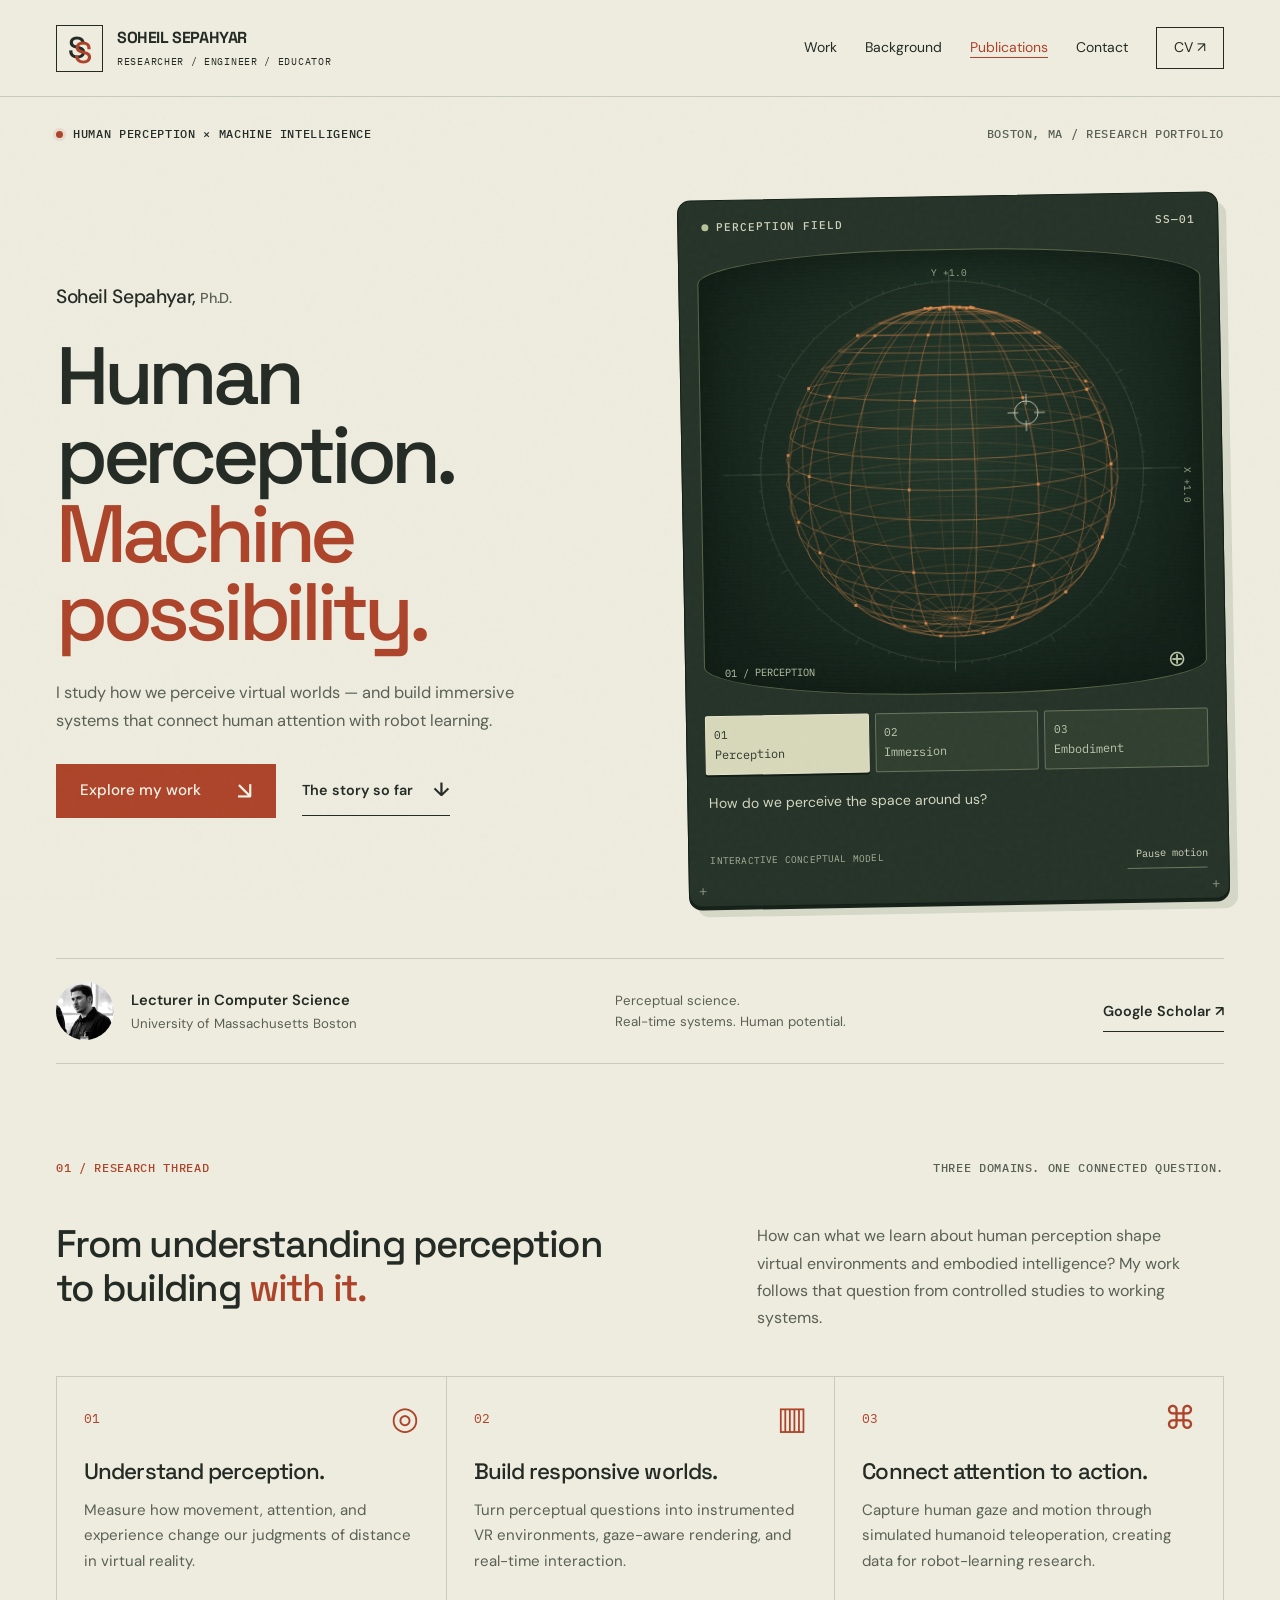
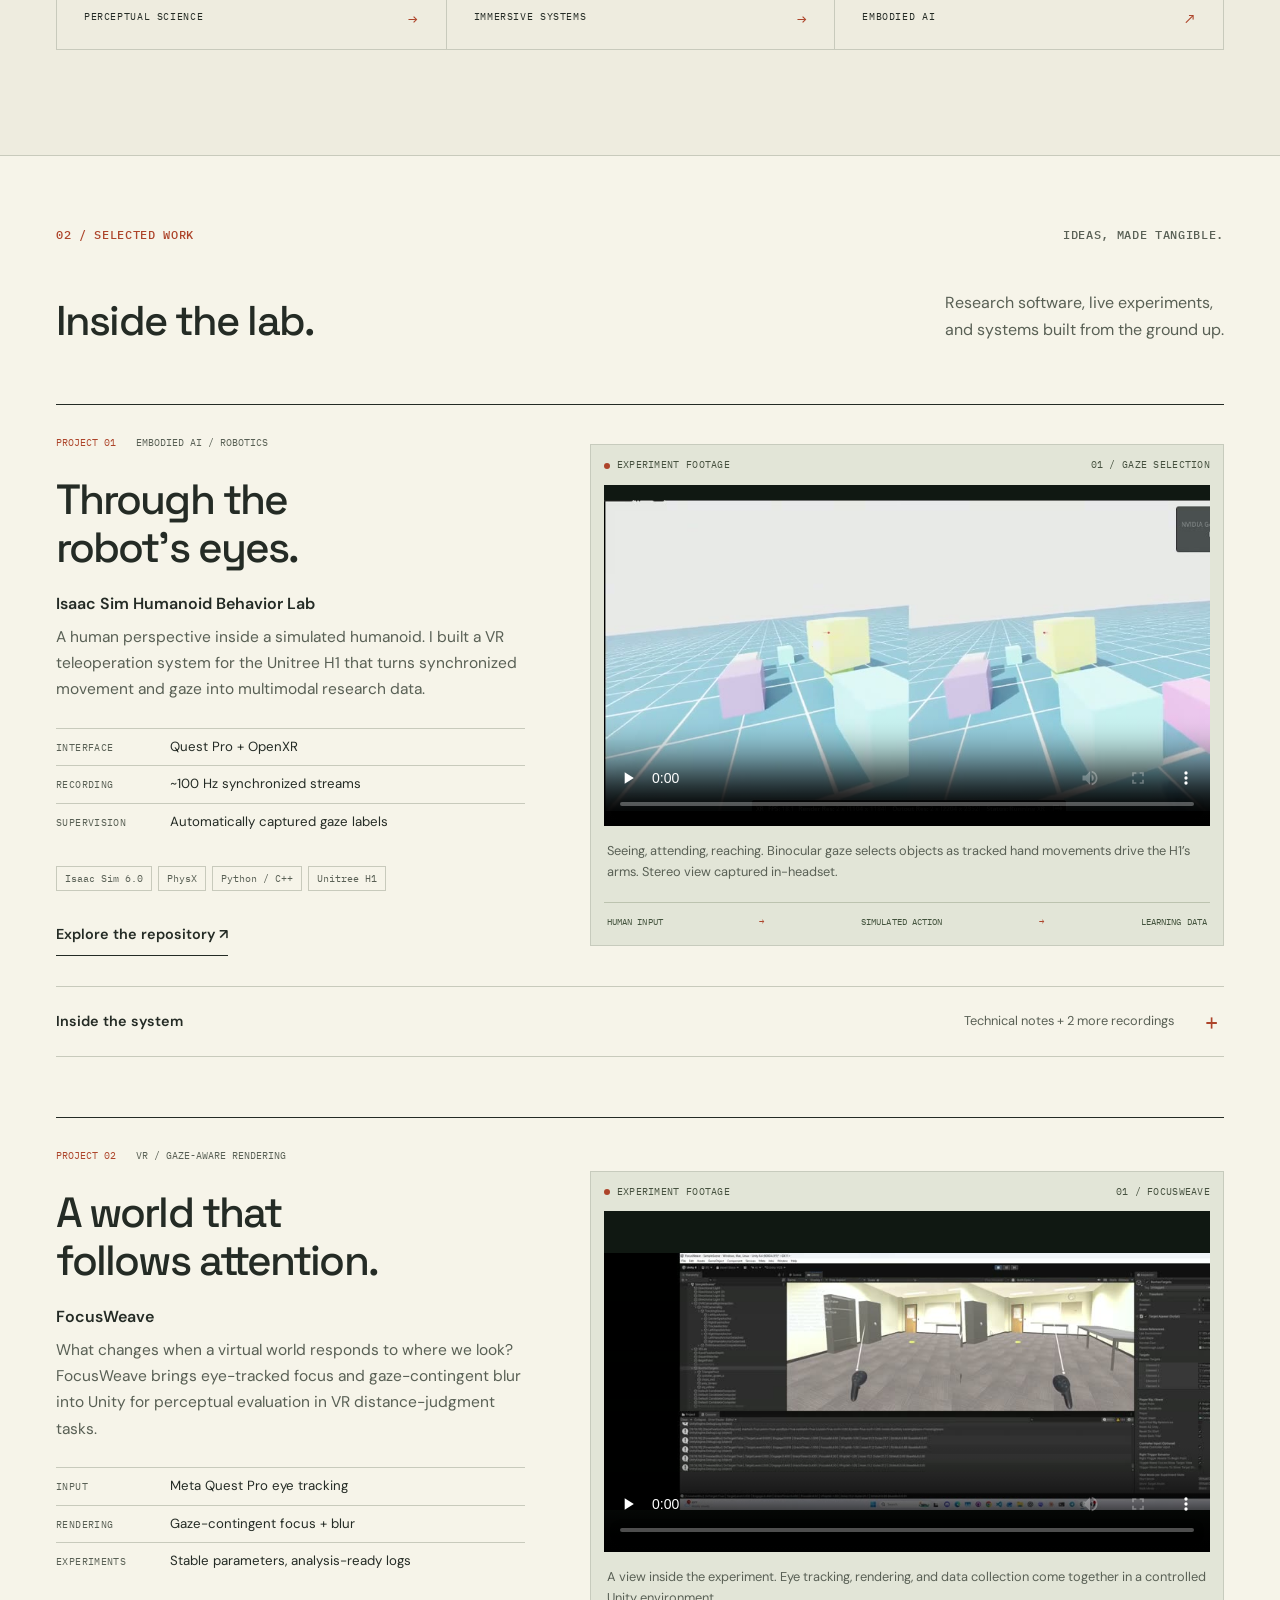
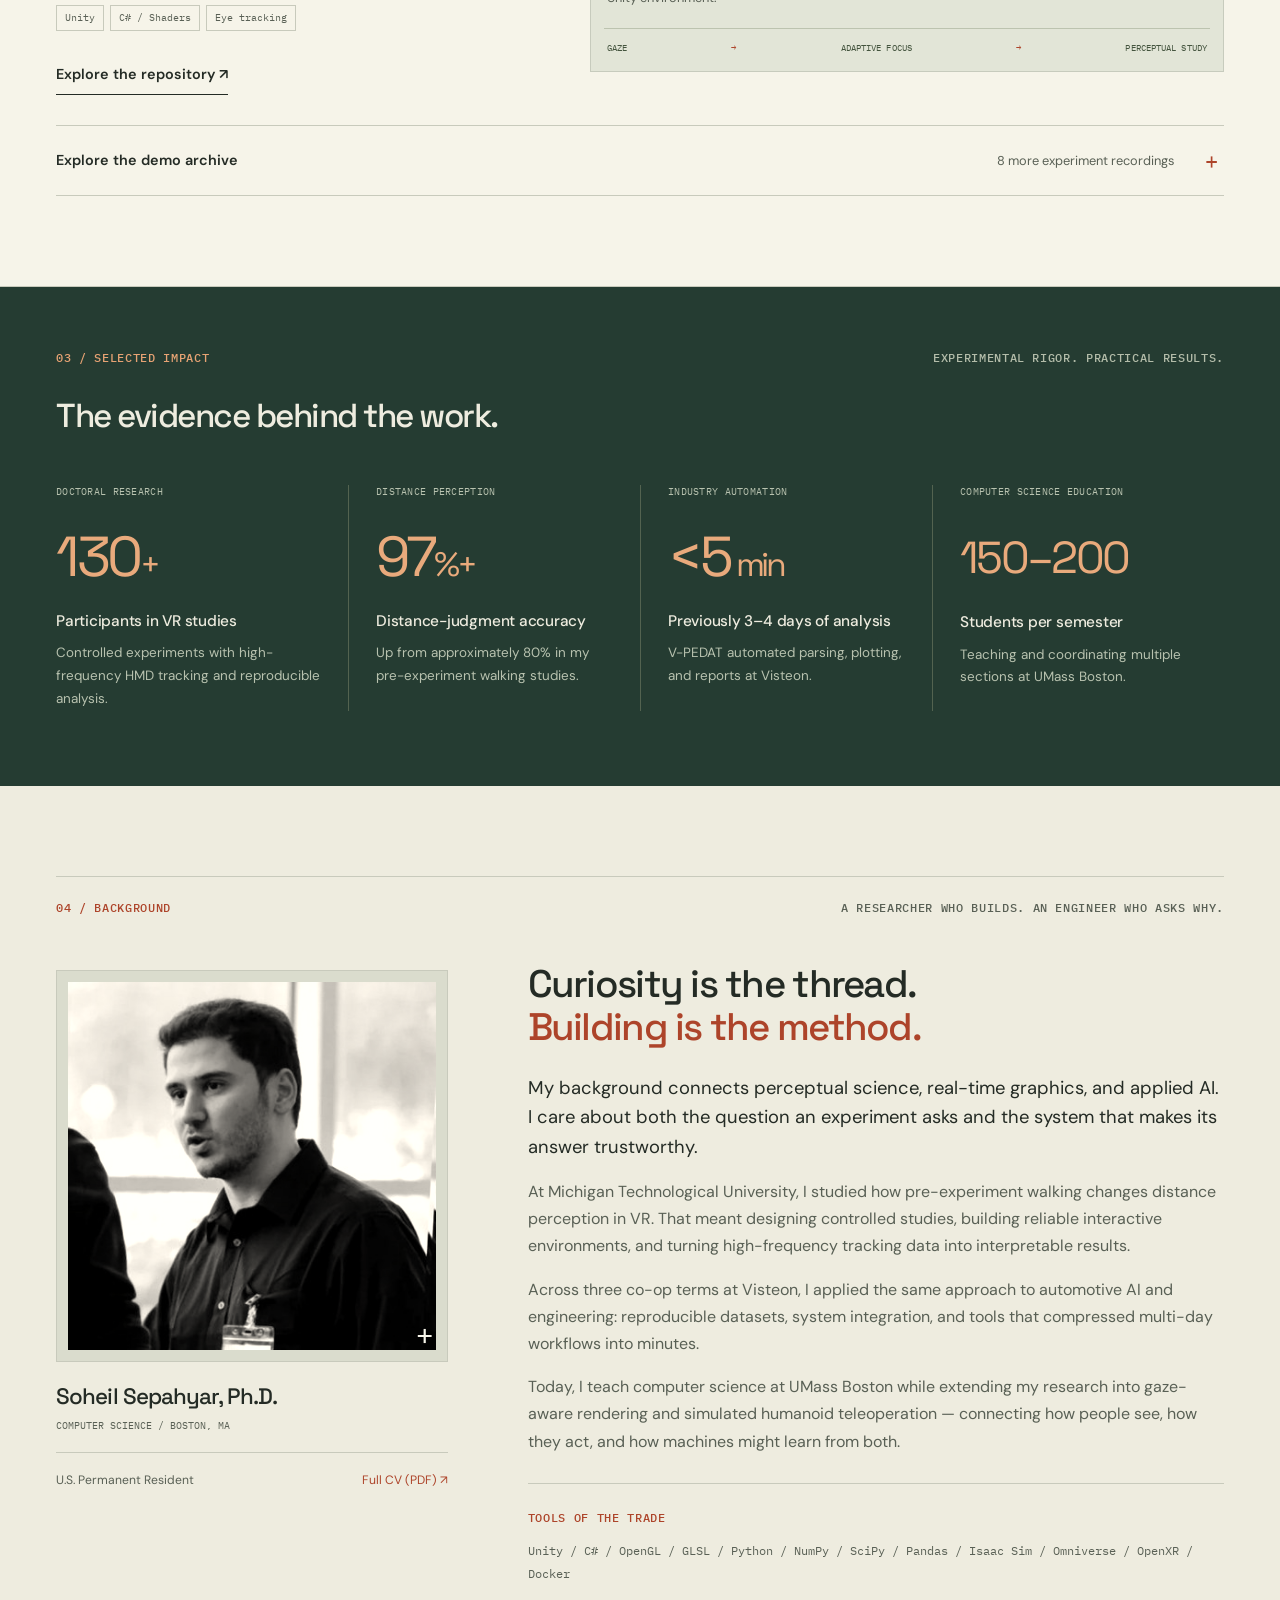
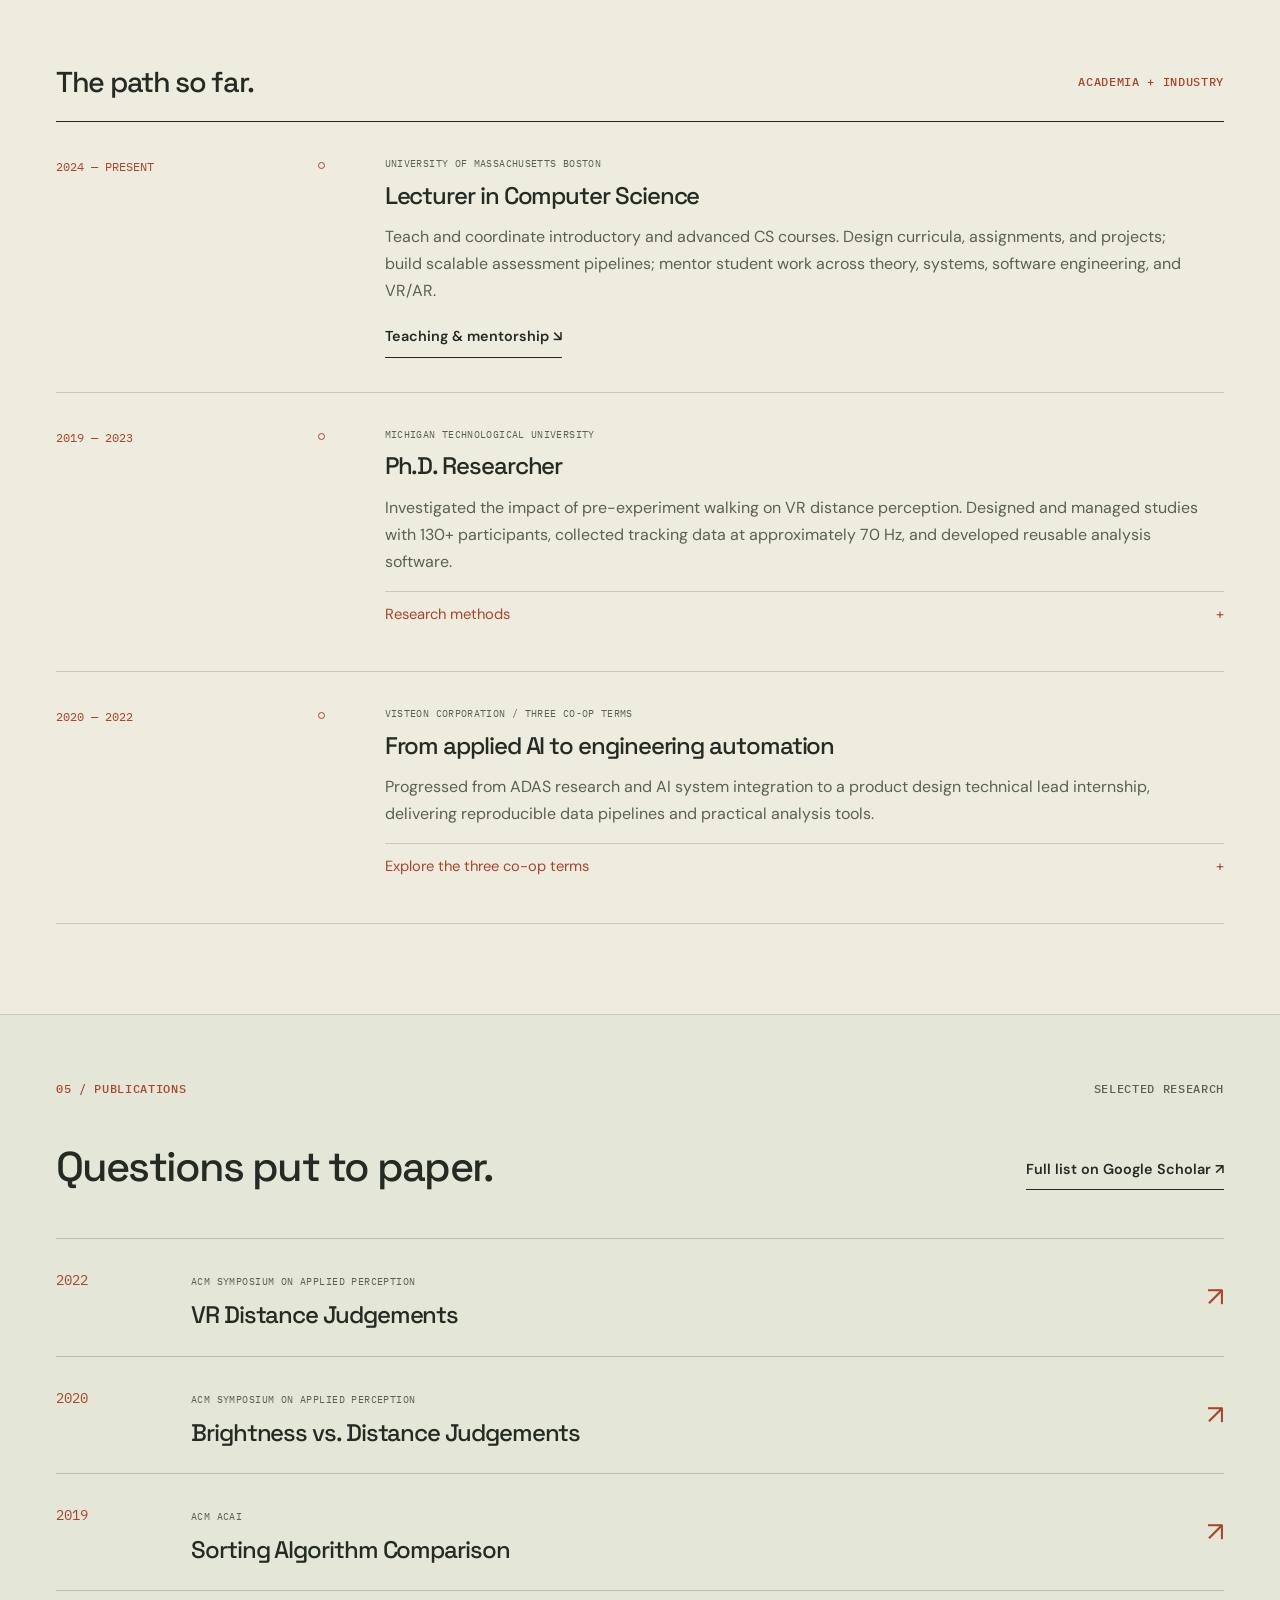
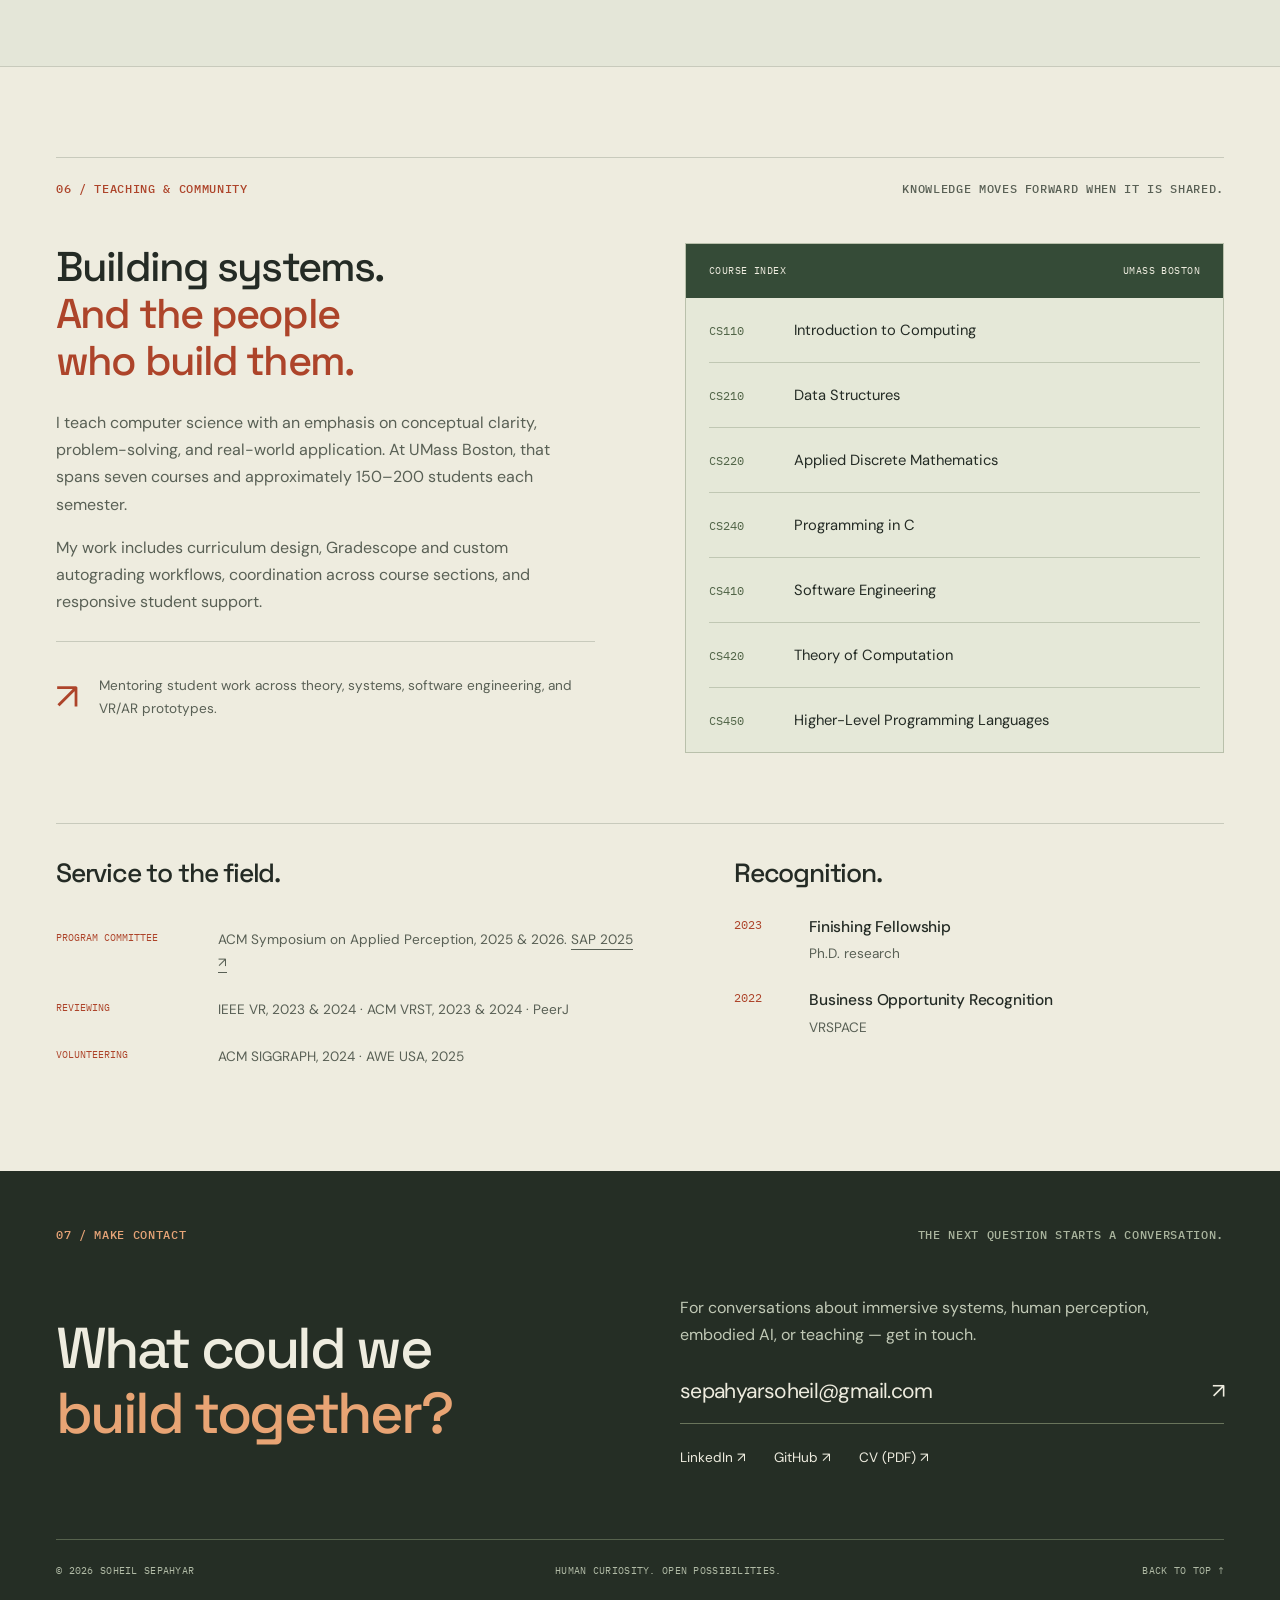
==== commit 9a3d823a: "new_design_9_6_2026" ====
--- a/index.html
+++ b/index.html
@@ -1,879 +1,143 @@
 <!doctype html>
 <html lang="en">
 <head>
-  <meta charset="utf-8" />
-  <meta name="viewport" content="width=device-width, initial-scale=1" />
-  <title>Soheil Sepahyar, Ph.D. | VR, Robotics, Embodied AI</title>
-  <meta name="description" content="Soheil Sepahyar, Ph.D. Lecturer at UMass Boston. VR/AR, eye tracking, robotics simulation, and embodied AI — from gaze-aware rendering to humanoid teleoperation in Isaac Sim." />
-  <meta name="theme-color" content="#f5f5f7" />
-  <link rel="canonical" href="https://soheilappear.github.io/soheilsepahyar/" />
-
-  <meta property="og:title" content="Soheil Sepahyar, Ph.D." />
-  <meta property="og:description" content="VR/AR, eye tracking, robotics simulation, and embodied AI — from gaze-aware rendering to humanoid teleoperation in Isaac Sim." />
-  <meta property="og:type" content="website" />
-  <meta property="og:url" content="https://soheilappear.github.io/soheilsepahyar/" />
-  <meta property="og:image" content="Soheil_Sepahyar.jpg" />
-
+  <meta charset="utf-8">
+  <meta name="viewport" content="width=device-width, initial-scale=1">
+  <title>Soheil Sepahyar, Ph.D. | Perception, VR &amp; Embodied AI</title>
+  <meta name="description" content="Soheil Sepahyar, Ph.D. — Lecturer at UMass Boston. Exploring human perception, gaze-aware virtual reality, and embodied AI through research and working systems.">
+  <meta name="theme-color" content="#eeecdf">
+  <link rel="canonical" href="https://soheilappear.github.io/soheilsepahyar/">
+  <meta property="og:title" content="Soheil Sepahyar, Ph.D. | Perception, VR &amp; Embodied AI">
+  <meta property="og:description" content="Exploring human perception, gaze-aware virtual reality, and embodied AI through research and working systems.">
+  <meta property="og:type" content="website">
+  <meta property="og:url" content="https://soheilappear.github.io/soheilsepahyar/">
+  <meta property="og:image" content="Soheil_Sepahyar.jpg">
+  <link rel="icon" href="assets/favicon.svg" type="image/svg+xml">
   <link rel="preconnect" href="https://fonts.googleapis.com">
   <link rel="preconnect" href="https://fonts.gstatic.com" crossorigin>
-  <link href="https://fonts.googleapis.com/css2?family=Inter:wght@400;500;600;700&family=Source+Serif+4:wght@500;600&display=swap" rel="stylesheet">
-  <link rel="stylesheet" href="styles.css" />
+  <link href="https://fonts.googleapis.com/css2?family=DM+Sans:wght@400;500;600;700&amp;family=Space+Grotesk:wght@400;500;600;700&amp;family=IBM+Plex+Mono:wght@400;500;600&amp;display=swap" rel="stylesheet">
+  <link rel="stylesheet" href="styles.css">
+  <script src="script.js" defer></script>
+  <script type="application/ld+json">{"@context":"https://schema.org","@type":"Person","name":"Soheil Sepahyar","honorificSuffix":"Ph.D.","jobTitle":"Lecturer in Computer Science","affiliation":{"@type":"CollegeOrUniversity","name":"University of Massachusetts Boston"},"url":"https://soheilappear.github.io/soheilsepahyar/","knowsAbout":["Virtual Reality","Eye Tracking","Robotics Simulation","Embodied AI","Human-Computer Interaction","Real-Time Rendering"],"sameAs":["https://www.linkedin.com/in/soheil-sepahyar/","https://github.com/soheilAppear","https://scholar.google.com/citations?user=JXdvsmMAAAAJ&hl=en&oi=ao"]}</script>
+</head>
+<body>
+<a class="skip-link" href="#content">Skip to content</a>
+<header class="site-header"><div class="wrap masthead">
+  <a class="wordmark" href="#top" aria-label="Soheil Sepahyar — home"><span class="monogram" aria-hidden="true">S<span>S</span></span><span>SOHEIL SEPAHYAR<span class="wordmark-sub">RESEARCHER / ENGINEER / EDUCATOR</span></span></a>
+  <button class="menu-toggle" type="button" data-menu-toggle aria-expanded="false" aria-controls="navigation">Menu <span aria-hidden="true">+</span></button>
+  <nav class="navigation" id="navigation" aria-label="Primary navigation"><a href="#work" data-section-link>Work</a><a href="#about" data-section-link>Background</a><a href="#publications" data-section-link>Publications</a><a href="#contact" data-section-link>Contact</a><a class="nav-cv" href="resume.pdf" target="_blank" rel="noopener">CV ↗<span class="sr-only"> (PDF, opens in a new tab)</span></a></nav>
+</div></header>
+<main id="content">
+<section class="hero wrap" id="top" aria-labelledby="hero-title">
+  <div class="hero-overline"><p class="eyebrow"><span class="status-dot" aria-hidden="true"></span> HUMAN PERCEPTION × MACHINE INTELLIGENCE</p><span class="edition">BOSTON, MA / RESEARCH PORTFOLIO</span></div>
+  <div class="hero-grid">
+    <div class="hero-copy"><p class="hero-intro">Soheil Sepahyar, <span>Ph.D.</span></p><h1 id="hero-title">Human<br>perception.<br><span class="accent">Machine<br>possibility.</span></h1><p class="hero-description">I study how we perceive virtual worlds — and build immersive systems that connect human attention with robot learning.</p><div class="hero-actions"><a class="button button-primary" href="#work">Explore my work <span aria-hidden="true">↘</span></a><a class="text-link" href="#about">The story so far <span aria-hidden="true">↓</span></a></div></div>
+    <div class="instrument">
+      <div class="instrument-top"><span><span class="signal-dot" aria-hidden="true"></span> PERCEPTION FIELD</span><span>SS—01</span></div>
+      <div class="instrument-field"><span class="field-coordinate coordinate-top" aria-hidden="true">Y +1.0</span><span class="field-coordinate coordinate-side" aria-hidden="true">X +1.0</span><canvas id="perception-field" role="img" aria-label="Conceptual rotating wireframe geometry. Explore three research questions with the buttons below.">An abstract research map connecting perception, immersion, and embodiment.</canvas><div class="field-legend"><span id="field-code">01 / PERCEPTION</span><span class="field-mark" aria-hidden="true">⊕</span></div></div>
+      <div class="instrument-controls" role="group" aria-label="Explore research themes"><button type="button" data-field-mode="perception" aria-pressed="true">01 <span>Perception</span></button><button type="button" data-field-mode="immersion" aria-pressed="false">02 <span>Immersion</span></button><button type="button" data-field-mode="embodiment" aria-pressed="false">03 <span>Embodiment</span></button></div>
+      <p class="instrument-caption" id="field-caption" aria-live="polite">How do we perceive the space around us?</p>
+      <div class="instrument-bottom"><span>INTERACTIVE CONCEPTUAL MODEL</span><button type="button" data-motion-toggle aria-pressed="false">Pause motion</button></div>
+    </div>
+  </div>
+  <div class="identity-strip"><div class="identity-person"><img src="Soheil_Sepahyar.jpg" alt="Soheil Sepahyar" width="64" height="64"><div><strong>Lecturer in Computer Science</strong><span>University of Massachusetts Boston</span></div></div><p>Perceptual science.<br>Real-time systems. Human potential.</p><a class="text-link" href="https://scholar.google.com/citations?user=JXdvsmMAAAAJ&amp;hl=en&amp;oi=ao" target="_blank" rel="noopener">Google Scholar ↗</a></div>
+</section>
 
-  <script type="application/ld+json">
-  {
-    "@context": "https://schema.org",
-    "@type": "Person",
-    "name": "Soheil Sepahyar",
-    "honorificSuffix": "Ph.D.",
-    "jobTitle": "Lecturer in Computer Science",
-    "affiliation": {"@type": "CollegeOrUniversity", "name": "University of Massachusetts Boston"},
-    "url": "https://soheilappear.github.io/soheilsepahyar/",
-    "knowsAbout": ["Virtual Reality", "Eye Tracking", "Robotics Simulation", "Embodied AI", "Human-Computer Interaction", "Real-Time Rendering"],
-    "sameAs": [
-      "https://www.linkedin.com/in/soheil-sepahyar/",
-      "https://github.com/soheilAppear",
-      "https://scholar.google.com/citations?user=JXdvsmMAAAAJ&hl=en&oi=ao"
-    ]
-  }
-  </script>
-</head>
+<section class="research-section wrap" id="research" aria-labelledby="research-title">
+  <div class="section-heading"><p class="eyebrow">01 / RESEARCH THREAD</p><span class="section-aside">THREE DOMAINS. ONE CONNECTED QUESTION.</span></div>
+  <div class="research-intro"><h2 id="research-title">From understanding perception<br>to building <em>with it.</em></h2><p>How can what we learn about human perception shape virtual environments and embodied intelligence? My work follows that question from controlled studies to working systems.</p></div>
+  <div class="research-pillars">
+    <article class="pillar"><div class="pillar-top"><span class="pillar-index">01</span><span class="pillar-symbol" aria-hidden="true">◎</span></div><h3>Understand perception.</h3><p>Measure how movement, attention, and experience change our judgments of distance in virtual reality.</p><span class="pillar-foot">PERCEPTUAL SCIENCE <span aria-hidden="true">→</span></span></article>
+    <article class="pillar"><div class="pillar-top"><span class="pillar-index">02</span><span class="pillar-symbol" aria-hidden="true">▥</span></div><h3>Build responsive worlds.</h3><p>Turn perceptual questions into instrumented VR environments, gaze-aware rendering, and real-time interaction.</p><span class="pillar-foot">IMMERSIVE SYSTEMS <span aria-hidden="true">→</span></span></article>
+    <article class="pillar"><div class="pillar-top"><span class="pillar-index">03</span><span class="pillar-symbol" aria-hidden="true">⌘</span></div><h3>Connect attention to action.</h3><p>Capture human gaze and motion through simulated humanoid teleoperation, creating data for robot-learning research.</p><span class="pillar-foot">EMBODIED AI <span aria-hidden="true">↗</span></span></article>
+  </div>
+</section>
 
-<body>
-  <a class="skip-link" href="#content">Skip to content</a>
+<section class="work-section" id="work" aria-labelledby="work-title"><div class="wrap">
+  <div class="section-heading"><p class="eyebrow">02 / SELECTED WORK</p><span class="section-aside">IDEAS, MADE TANGIBLE.</span></div>
+  <div class="section-title-row"><h2 id="work-title">Inside the lab.</h2><p>Research software, live experiments,<br>and systems built from the ground up.</p></div>
+  <article class="project">
+    <div class="project-copy"><div class="project-eyebrow"><span>PROJECT 01</span><span>EMBODIED AI / ROBOTICS</span></div><h3>Through the<br>robot’s eyes.</h3><p class="project-name">Isaac Sim Humanoid Behavior Lab</p><p>A human perspective inside a simulated humanoid. I built a VR teleoperation system for the Unitree H1 that turns synchronized movement and gaze into multimodal research data.</p><dl class="project-facts"><div><dt>INTERFACE</dt><dd>Quest Pro + OpenXR</dd></div><div><dt>RECORDING</dt><dd>~100 Hz synchronized streams</dd></div><div><dt>SUPERVISION</dt><dd>Automatically captured gaze labels</dd></div></dl><div class="tags"><span>Isaac Sim 6.0</span><span>PhysX</span><span>Python / C++</span><span>Unitree H1</span></div><a class="text-link" href="https://github.com/soheilAppear/IsaacSim-HumanoidBehavior" target="_blank" rel="noopener">Explore the repository ↗</a></div>
+    <div class="project-media"><div class="media-label"><span><span class="record-dot" aria-hidden="true"></span> EXPERIMENT FOOTAGE</span><span>01 / GAZE SELECTION</span></div>
+      <figure><video controls preload="none" playsinline poster="ProjectDemos/IsaacSim-HumanoidBehavior/web/gaze-object-selection.jpg" aria-label="Gaze-driven object selection in the simulated Unitree H1"><source src="ProjectDemos/IsaacSim-HumanoidBehavior/web/gaze-object-selection.mp4" type="video/mp4"><a href="ProjectDemos/IsaacSim-HumanoidBehavior/web/gaze-object-selection.mp4">Watch the recording</a>.</video><figcaption>Seeing, attending, reaching. Binocular gaze selects objects as tracked hand movements drive the H1’s arms. Stereo view captured in-headset.</figcaption></figure>
+      <div class="media-readout"><span>HUMAN INPUT</span><span aria-hidden="true">→</span><span>SIMULATED ACTION</span><span aria-hidden="true">→</span><span>LEARNING DATA</span></div>
+    </div>
+    <details class="project-details"><summary>Inside the system <span>Technical notes + 2 more recordings</span><span class="details-icon" aria-hidden="true">+</span></summary><div class="details-body"><div class="detail-columns"><div><h4>Attention, recorded in context.</h4><p>Calibrated binocular gaze is raycast into the PhysX scene with self-hit filtering. Attended objects and 3D gaze-collision points are logged automatically, providing attention labels without manual annotation.</p></div><div><h4>Embodied control, synchronized data.</h4><p>OpenXR head and hand poses drive arm teleoperation, physics-based grabbing, and experimental step-in-place locomotion. Crash-safe sessions align HMD, hands, gaze, object states, joints, and first-person video.</p></div></div><p class="roadmap-note"><strong>Learning roadmap.</strong> These datasets form the foundation for planned work with frozen V-JEPA 2 embeddings, action-conditioned latent world models, and model-predictive control.</p><div class="demo-grid">
+      <figure><video controls preload="none" playsinline poster="ProjectDemos/IsaacSim-HumanoidBehavior/web/embodied-teleoperation.jpg" aria-label="Embodied arm teleoperation"><source src="ProjectDemos/IsaacSim-HumanoidBehavior/web/embodied-teleoperation.mp4" type="video/mp4"><a href="ProjectDemos/IsaacSim-HumanoidBehavior/web/embodied-teleoperation.mp4">Watch the recording</a>.</video><figcaption>02 / Embodied teleoperation. Hand poses control the arms while a gaze cursor follows attention.</figcaption></figure>
+      <figure><video controls preload="none" playsinline poster="ProjectDemos/IsaacSim-HumanoidBehavior/web/gaze-raycast-minimal.jpg" aria-label="Gaze raycast in minimal render mode"><source src="ProjectDemos/IsaacSim-HumanoidBehavior/web/gaze-raycast-minimal.mp4" type="video/mp4"><a href="ProjectDemos/IsaacSim-HumanoidBehavior/web/gaze-raycast-minimal.mp4">Watch the recording</a>.</video><figcaption>03 / Gaze raycast. Minimal rendering reveals the attention ray and object selection.</figcaption></figure>
+    </div></div></details>
+  </article>
+  <article class="project">
+    <div class="project-copy"><div class="project-eyebrow"><span>PROJECT 02</span><span>VR / GAZE-AWARE RENDERING</span></div><h3>A world that<br>follows attention.</h3><p class="project-name">FocusWeave</p><p>What changes when a virtual world responds to where we look? FocusWeave brings eye-tracked focus and gaze-contingent blur into Unity for perceptual evaluation in VR distance-judgment tasks.</p><dl class="project-facts"><div><dt>INPUT</dt><dd>Meta Quest Pro eye tracking</dd></div><div><dt>RENDERING</dt><dd>Gaze-contingent focus + blur</dd></div><div><dt>EXPERIMENTS</dt><dd>Stable parameters, analysis-ready logs</dd></div></dl><div class="tags"><span>Unity</span><span>C# / Shaders</span><span>Eye tracking</span></div><a class="text-link" href="https://github.com/soheilAppear/FocusWeave" target="_blank" rel="noopener">Explore the repository ↗</a></div>
+    <div class="project-media"><div class="media-label"><span><span class="record-dot" aria-hidden="true"></span> EXPERIMENT FOOTAGE</span><span>01 / FOCUSWEAVE</span></div>
+      <figure><video controls preload="none" playsinline poster="ProjectDemos/FocusWeave/part_001_poster.jpg" aria-label="FocusWeave gaze-aware rendering demo 1"><source src="ProjectDemos/FocusWeave/part_001.mp4" type="video/mp4"><a href="ProjectDemos/FocusWeave/part_001.mp4">Watch the recording</a>.</video><figcaption>A view inside the experiment. Eye tracking, rendering, and data collection come together in a controlled Unity environment.</figcaption></figure>
+      <div class="media-readout"><span>GAZE</span><span aria-hidden="true">→</span><span>ADAPTIVE FOCUS</span><span aria-hidden="true">→</span><span>PERCEPTUAL STUDY</span></div>
+    </div>
+    <details class="project-details"><summary>Explore the demo archive <span>8 more experiment recordings</span><span class="details-icon" aria-hidden="true">+</span></summary><div class="details-body"><p>Additional recordings from FocusWeave’s gaze-aware rendering experiments.</p><div class="demo-grid">
+    <figure><video controls preload="none" playsinline poster="ProjectDemos/FocusWeave/part_002_poster.jpg" aria-label="FocusWeave demo 2"><source src="ProjectDemos/FocusWeave/part_002.mp4" type="video/mp4"><a href="ProjectDemos/FocusWeave/part_002.mp4">Watch the recording</a>.</video><figcaption>02 / FocusWeave</figcaption></figure>
+<figure><video controls preload="none" playsinline poster="ProjectDemos/FocusWeave/part_003_poster.jpg" aria-label="FocusWeave demo 3"><source src="ProjectDemos/FocusWeave/part_003.mp4" type="video/mp4"><a href="ProjectDemos/FocusWeave/part_003.mp4">Watch the recording</a>.</video><figcaption>03 / FocusWeave</figcaption></figure>
+<figure><video controls preload="none" playsinline poster="ProjectDemos/FocusWeave/part_004_poster.jpg" aria-label="FocusWeave demo 4"><source src="ProjectDemos/FocusWeave/part_004.mp4" type="video/mp4"><a href="ProjectDemos/FocusWeave/part_004.mp4">Watch the recording</a>.</video><figcaption>04 / FocusWeave</figcaption></figure>
+<figure><video controls preload="none" playsinline poster="ProjectDemos/FocusWeave/part_005_poster.jpg" aria-label="FocusWeave demo 5"><source src="ProjectDemos/FocusWeave/part_005.mp4" type="video/mp4"><a href="ProjectDemos/FocusWeave/part_005.mp4">Watch the recording</a>.</video><figcaption>05 / FocusWeave</figcaption></figure>
+<figure><video controls preload="none" playsinline poster="ProjectDemos/FocusWeave/part_006_poster.jpg" aria-label="FocusWeave demo 6"><source src="ProjectDemos/FocusWeave/part_006.mp4" type="video/mp4"><a href="ProjectDemos/FocusWeave/part_006.mp4">Watch the recording</a>.</video><figcaption>06 / FocusWeave</figcaption></figure>
+<figure><video controls preload="none" playsinline poster="ProjectDemos/FocusWeave/part_007_poster.jpg" aria-label="FocusWeave demo 7"><source src="ProjectDemos/FocusWeave/part_007.mp4" type="video/mp4"><a href="ProjectDemos/FocusWeave/part_007.mp4">Watch the recording</a>.</video><figcaption>07 / FocusWeave</figcaption></figure>
+<figure><video controls preload="none" playsinline poster="ProjectDemos/FocusWeave/part_008_poster.jpg" aria-label="FocusWeave demo 8"><source src="ProjectDemos/FocusWeave/part_008.mp4" type="video/mp4"><a href="ProjectDemos/FocusWeave/part_008.mp4">Watch the recording</a>.</video><figcaption>08 / FocusWeave</figcaption></figure>
+<figure><video controls preload="none" playsinline poster="ProjectDemos/FocusWeave/part_009_poster.jpg" aria-label="FocusWeave demo 9"><source src="ProjectDemos/FocusWeave/part_009.mp4" type="video/mp4"><a href="ProjectDemos/FocusWeave/part_009.mp4">Watch the recording</a>.</video><figcaption>09 / FocusWeave</figcaption></figure>
+    </div></div></details>
+  </article>
+</div></section>
 
-  <header class="topbar" role="banner">
-    <div class="wrap topbar-inner">
-      <a class="topbar-name" href="#top">Soheil Sepahyar</a>
-      <nav class="topbar-nav" aria-label="Primary">
-        <a href="#about">About</a>
-        <a href="#impact">Impact</a>
-        <a href="#work">Projects</a>
-        <a href="#experience">Experience</a>
-        <a href="#publications">Publications</a>
-        <a href="#service">Service</a>
-        <a href="#teaching">Teaching</a>
-        <a href="#honors">Honors</a>
-        <a class="topbar-cta" href="resume.pdf" target="_blank" rel="noopener">CV</a>
-      </nav>
-    </div>
-  </header>
+<section class="impact-section" id="impact" aria-labelledby="impact-title"><div class="wrap">
+  <div class="section-heading"><p class="eyebrow">03 / SELECTED IMPACT</p><span class="section-aside">EXPERIMENTAL RIGOR. PRACTICAL RESULTS.</span></div><h2 id="impact-title">The evidence behind the work.</h2>
+  <div class="impact-grid">
+    <div class="impact-item"><span class="impact-context">DOCTORAL RESEARCH</span><strong>130<span>+</span></strong><h3>Participants in VR studies</h3><p>Controlled experiments with high-frequency HMD tracking and reproducible analysis.</p></div>
+    <div class="impact-item"><span class="impact-context">DISTANCE PERCEPTION</span><strong>97<span>%+</span></strong><h3>Distance-judgment accuracy</h3><p>Up from approximately 80% in my pre-experiment walking studies.</p></div>
+    <div class="impact-item"><span class="impact-context">INDUSTRY AUTOMATION</span><strong>&lt;5<span> min</span></strong><h3>Previously 3–4 days of analysis</h3><p>V-PEDAT automated parsing, plotting, and reports at Visteon.</p></div>
+    <div class="impact-item"><span class="impact-context">COMPUTER SCIENCE EDUCATION</span><strong class="compact-number">150–200</strong><h3>Students per semester</h3><p>Teaching and coordinating multiple sections at UMass Boston.</p></div>
+  </div>
+</div></section>
 
-  <div class="gaze-cursor" data-gaze-cursor aria-hidden="true">
-    <span class="gaze-cursor-halo"></span>
-    <span class="gaze-cursor-dot"></span>
+<section class="about-section wrap" id="about" aria-labelledby="about-title">
+  <div class="section-heading"><p class="eyebrow">04 / BACKGROUND</p><span class="section-aside">A RESEARCHER WHO BUILDS. AN ENGINEER WHO ASKS WHY.</span></div>
+  <div class="about-grid">
+    <div class="profile-card"><div class="portrait-frame"><img src="Soheil_Sepahyar.jpg" alt="Soheil Sepahyar" width="400" height="400" loading="lazy"><span class="portrait-cross" aria-hidden="true">+</span></div><div class="profile-caption"><strong>Soheil Sepahyar, Ph.D.</strong><span>COMPUTER SCIENCE / BOSTON, MA</span></div><div class="profile-meta"><span>U.S. Permanent Resident</span><a href="resume.pdf" target="_blank" rel="noopener">Full CV (PDF) ↗</a></div></div>
+    <div class="about-copy" id="overview"><h2 id="about-title">Curiosity is the thread.<br><em>Building is the method.</em></h2><p class="about-lede">My background connects perceptual science, real-time graphics, and applied AI. I care about both the question an experiment asks and the system that makes its answer trustworthy.</p><p>At Michigan Technological University, I studied how pre-experiment walking changes distance perception in VR. That meant designing controlled studies, building reliable interactive environments, and turning high-frequency tracking data into interpretable results.</p><p>Across three co-op terms at Visteon, I applied the same approach to automotive AI and engineering: reproducible datasets, system integration, and tools that compressed multi-day workflows into minutes.</p><p>Today, I teach computer science at UMass Boston while extending my research into gaze-aware rendering and simulated humanoid teleoperation — connecting how people see, how they act, and how machines might learn from both.</p><div class="toolkit"><span class="eyebrow">TOOLS OF THE TRADE</span><p>Unity / C# / OpenGL / GLSL / Python / NumPy / SciPy / Pandas / Isaac Sim / Omniverse / OpenXR / Docker</p></div></div>
   </div>
+  <div class="experience" id="experience"><div class="subsection-heading"><h3>The path so far.</h3><span class="eyebrow">ACADEMIA + INDUSTRY</span></div>
+    <article class="timeline-item"><div class="timeline-date">2024 — PRESENT<span class="timeline-dot" aria-hidden="true"></span></div><div><p class="timeline-organization">UNIVERSITY OF MASSACHUSETTS BOSTON</p><h4>Lecturer in Computer Science</h4><p>Teach and coordinate introductory and advanced CS courses. Design curricula, assignments, and projects; build scalable assessment pipelines; mentor student work across theory, systems, software engineering, and VR/AR.</p><a class="text-link" href="#teaching">Teaching &amp; mentorship ↘</a></div></article>
+    <article class="timeline-item"><div class="timeline-date">2019 — 2023<span class="timeline-dot" aria-hidden="true"></span></div><div><p class="timeline-organization">MICHIGAN TECHNOLOGICAL UNIVERSITY</p><h4>Ph.D. Researcher</h4><p>Investigated the impact of pre-experiment walking on VR distance perception. Designed and managed studies with 130+ participants, collected tracking data at approximately 70 Hz, and developed reusable analysis software.</p><details class="text-details"><summary>Research methods <span aria-hidden="true">+</span></summary><p>Path integration for cumulative walked distance; turning-point detection using angular velocity; step detection using filtered vertical HMD motion and SciPy peak finding; reusable Python modules for processing and visualization.</p></details></div></article>
+    <article class="timeline-item"><div class="timeline-date">2020 — 2022<span class="timeline-dot" aria-hidden="true"></span></div><div><p class="timeline-organization">VISTEON CORPORATION / THREE CO-OP TERMS</p><h4>From applied AI to engineering automation</h4><p>Progressed from ADAS research and AI system integration to a product design technical lead internship, delivering reproducible data pipelines and practical analysis tools.</p><details class="text-details"><summary>Explore the three co-op terms <span aria-hidden="true">+</span></summary><div class="coop-list"><div><strong>2022 / Product Design Technical Lead Intern</strong><p>Built V-PEDAT with Python, Tkinter, Pandas, and Matplotlib. Automated processing of 26,500+ data points and graphs, reducing analysis from multiple days to under five minutes.</p></div><div><strong>2021 / AI &amp; System Integration Engineering Intern</strong><p>Optimized an arm-angle detection algorithm for driver monitoring. Worked with Leica 3D Disto hardware and Mahindra test benches using Python, C, Bash, Docker, and computer vision.</p></div><div><strong>2020 / ADAS Engineering Intern</strong><p>Prepared 60,000+ images for monocular depth estimation, trained PackNet models with Keras and TensorFlow, and used Docker for reproducible research environments.</p></div></div></details></div></article>
+  </div>
+</section>
 
-  <main id="top" class="wrap layout">
+<section class="publications-section" id="publications" aria-labelledby="publications-title"><div class="wrap">
+  <div class="section-heading"><p class="eyebrow">05 / PUBLICATIONS</p><span class="section-aside">SELECTED RESEARCH</span></div><div class="section-title-row"><h2 id="publications-title">Questions put to paper.</h2><a class="text-link" href="https://scholar.google.com/citations?user=JXdvsmMAAAAJ&amp;hl=en&amp;oi=ao" target="_blank" rel="noopener">Full list on Google Scholar ↗</a></div>
+  <ol class="publication-list">
+  <li><a href="https://dl.acm.org/doi/abs/10.1145/3548814.3551463" target="_blank" rel="noopener"><span class="publication-year">2022</span><div><span class="publication-venue">ACM SYMPOSIUM ON APPLIED PERCEPTION</span><h3>VR Distance Judgements</h3></div><span class="publication-arrow" aria-hidden="true">↗</span><span class="sr-only">Read on ACM Digital Library (opens in a new tab)</span></a></li>
+<li><a href="https://dl.acm.org/doi/abs/10.1145/3385955.3407929" target="_blank" rel="noopener"><span class="publication-year">2020</span><div><span class="publication-venue">ACM SYMPOSIUM ON APPLIED PERCEPTION</span><h3>Brightness vs. Distance Judgements</h3></div><span class="publication-arrow" aria-hidden="true">↗</span><span class="sr-only">Read on ACM Digital Library (opens in a new tab)</span></a></li>
+<li><a href="https://dl.acm.org/doi/abs/10.1145/3377713.3377808" target="_blank" rel="noopener"><span class="publication-year">2019</span><div><span class="publication-venue">ACM ACAI</span><h3>Sorting Algorithm Comparison</h3></div><span class="publication-arrow" aria-hidden="true">↗</span><span class="sr-only">Read on ACM Digital Library (opens in a new tab)</span></a></li>
+  </ol>
+</div></section>
 
-    <aside class="sidebar" aria-label="Profile">
-      <img class="avatar" src="Soheil_Sepahyar.jpg" alt="Portrait of Soheil Sepahyar" loading="lazy" />
+<section class="teaching-section wrap" id="teaching" aria-labelledby="teaching-title">
+  <div class="section-heading"><p class="eyebrow">06 / TEACHING &amp; COMMUNITY</p><span class="section-aside">KNOWLEDGE MOVES FORWARD WHEN IT IS SHARED.</span></div>
+  <div class="teaching-grid"><div><h2 id="teaching-title">Building systems.<br><em>And the people<br>who build them.</em></h2><p>I teach computer science with an emphasis on conceptual clarity, problem-solving, and real-world application. At UMass Boston, that spans seven courses and approximately 150–200 students each semester.</p><p>My work includes curriculum design, Gradescope and custom autograding workflows, coordination across course sections, and responsive student support.</p><div class="teaching-note"><span aria-hidden="true">↗</span><p>Mentoring student work across theory, systems, software engineering, and VR/AR prototypes.</p></div></div>
+  <div class="course-catalog"><div class="catalog-heading"><span>COURSE INDEX</span><span>UMASS BOSTON</span></div><ul>
+  <li><span>CS110</span>Introduction to Computing</li>
+<li><span>CS210</span>Data Structures</li>
+<li><span>CS220</span>Applied Discrete Mathematics</li>
+<li><span>CS240</span>Programming in C</li>
+<li><span>CS410</span>Software Engineering</li>
+<li><span>CS420</span>Theory of Computation</li>
+<li><span>CS450</span>Higher-Level Programming Languages</li>
+  </ul></div></div>
+  <div class="community-grid"><div id="service"><h3>Service to the field.</h3><dl class="service-list"><div><dt>PROGRAM COMMITTEE</dt><dd>ACM Symposium on Applied Perception, 2025 &amp; 2026. <a href="https://sap.acm.org/2025/" target="_blank" rel="noopener">SAP 2025 ↗</a></dd></div><div><dt>REVIEWING</dt><dd>IEEE VR, 2023 &amp; 2024 · ACM VRST, 2023 &amp; 2024 · PeerJ</dd></div><div><dt>VOLUNTEERING</dt><dd>ACM SIGGRAPH, 2024 · AWE USA, 2025</dd></div></dl></div><div id="honors"><h3>Recognition.</h3><div class="honor"><span>2023</span><div><h4>Finishing Fellowship</h4><p>Ph.D. research</p></div></div><div class="honor"><span>2022</span><div><h4>Business Opportunity Recognition</h4><p>VRSPACE</p></div></div></div></div>
+</section>
 
-      <div class="identity">
-        <div class="profile-name">Soheil Sepahyar, Ph.D.</div>
-        <p class="tagline">
-          Lecturer, UMass Boston. VR/AR, eye tracking, robotics simulation, and embodied AI.
-        </p>
-      </div>
-
-      <div class="links" aria-label="Links">
-        <a class="link" href="resume.pdf" target="_blank" rel="noopener">CV (PDF)</a>
-        <a class="link" href="mailto:sepahyarsoheil@gmail.com">sepahyarsoheil@gmail.com</a>
-        <a class="link" href="https://www.linkedin.com/in/soheil-sepahyar/" target="_blank" rel="noopener">LinkedIn</a>
-        <a class="link" href="https://github.com/soheilAppear" target="_blank" rel="noopener">GitHub</a>
-        <a class="link" href="https://scholar.google.com/citations?user=JXdvsmMAAAAJ&hl=en&oi=ao" target="_blank" rel="noopener">Google Scholar</a>
-      </div>
-
-      <div class="meta">
-        <div class="meta-row"><span class="k">Location</span><span class="v">Boston, MA</span></div>
-        <div class="meta-row"><span class="k">Status</span><span class="v">U.S. Permanent Resident</span></div>
-      </div>
-
-      <nav class="toc" aria-label="On this page">
-        <a href="#about">About</a>
-        <a href="#impact">Impact</a>
-        <a href="#work">Projects</a>
-        <a href="#experience">Experience</a>
-        <a href="#publications">Publications</a>
-        <a href="#service">Service</a>
-        <a href="#teaching">Teaching</a>
-        <a href="#honors">Honors</a>
-        <a href="#contact">Contact</a>
-      </nav>
-    </aside>
-
-    <section id="content" class="content" aria-label="Main content">
-      <section class="hero gaze-hero" id="about" aria-labelledby="hero-title">
-        <div class="hero-visual" data-gaze-visual>
-          <div class="hero-media" aria-hidden="true">
-            <video class="hero-video hero-video-sharp" autoplay muted loop playsinline preload="metadata">
-              <source src="ProjectDemos/FocusWeave/part_001.mp4" type="video/mp4">
-            </video>
-            <video class="hero-video hero-video-blurred" autoplay muted loop playsinline preload="metadata">
-              <source src="ProjectDemos/FocusWeave/part_001.mp4" type="video/mp4">
-            </video>
-          </div>
-          <div class="hero-shade" aria-hidden="true"></div>
-          <div class="hero-copy">
-            <p class="hero-kicker">VR &middot; Robotics &middot; Embodied AI</p>
-            <h1 id="hero-title">Building immersive systems for human perception and robot learning.</h1>
-            <p class="hero-subtitle">
-              I design and build VR, eye-tracking, and robotics-simulation systems that explore how humans perceive virtual worlds &mdash; and how human behavior can teach embodied AI.
-            </p>
-            <div class="hero-tags" aria-label="Research areas">
-              <span>VR perception</span>
-              <span>Eye tracking</span>
-              <span>Humanoid teleoperation</span>
-              <span>Real-time rendering</span>
-              <span>Embodied AI</span>
-            </div>
-            <p class="hero-instruction" data-gaze-instruction>Move your cursor or touch the visual to simulate gaze-aware rendering.</p>
-          </div>
-        </div>
-      </section>
-
-      <section class="research-signature" aria-labelledby="signature-title">
-        <div class="signature-heading">
-          <p class="signature-kicker">Research signature</p>
-          <h2 id="signature-title">Perception-aware immersive intelligence.</h2>
-        </div>
-        <p class="signature-lede">
-          My work connects perceptual science, real-time graphics, and robot learning: building immersive interfaces that sense attention, adapt visual information, and turn human behavior into training signal for embodied AI.
-        </p>
-        <div class="signature-grid" aria-label="Research pillars">
-          <div class="signature-item">
-            <span class="signature-index">01</span>
-            <h3>Perception</h3>
-            <p>Controlled VR studies of distance judgment, attention, and embodied calibration.</p>
-          </div>
-          <div class="signature-item">
-            <span class="signature-index">02</span>
-            <h3>Immersive Systems</h3>
-            <p>Unity, shaders, eye tracking, and real-time interaction pipelines for VR/AR prototypes.</p>
-          </div>
-          <div class="signature-item">
-            <span class="signature-index">03</span>
-            <h3>Robot Learning</h3>
-            <p>VR teleoperation and gaze-labeled data collection for humanoid robots in Isaac Sim, feeding world-model and imitation-learning pipelines.</p>
-          </div>
-        </div>
-      </section>
-
-      <section class="impact-snapshot" id="impact" aria-labelledby="impact-title">
-        <div class="impact-heading">
-          <p class="signature-kicker">Selected impact</p>
-          <h2 id="impact-title">Research depth backed by practical engineering outcomes.</h2>
-        </div>
-
-        <div class="impact-grid" aria-label="Selected Ph.D. and internship achievements">
-          <article class="impact-item">
-            <div class="impact-context">Ph.D. research</div>
-            <div class="impact-number">130+</div>
-            <h3>VR study participants</h3>
-            <p>Designed and managed controlled distance-perception experiments with high-frequency HMD tracking.</p>
-          </article>
-
-          <article class="impact-item">
-            <div class="impact-context">Perception result</div>
-            <div class="impact-number">80% to 97%+</div>
-            <h3>Distance-judgment accuracy</h3>
-            <p>Quantified how pre-experiment walking can substantially improve VR distance perception accuracy.</p>
-          </article>
-
-          <article class="impact-item">
-            <div class="impact-context">Embodied AI</div>
-            <div class="impact-number">100 Hz</div>
-            <h3>Gaze-labeled robot datasets</h3>
-            <p>Built a VR teleoperation lab for a Unitree H1 humanoid in Isaac Sim that records synchronized multimodal sessions with zero manual annotation.</p>
-          </article>
-
-          <article class="impact-item">
-            <div class="impact-context">HCI algorithms</div>
-            <div class="impact-number">70 Hz</div>
-            <h3>Behavioral data analysis</h3>
-            <p>Built reusable Python modules for path integration, turning-point detection, and step detection.</p>
-          </article>
-
-          <article class="impact-item">
-            <div class="impact-context">Visteon automation</div>
-            <div class="impact-number impact-number-compact">3-4 days<span>to &lt;5 min</span></div>
-            <h3>Workflow reduction</h3>
-            <p>Built V-PEDAT, a Python desktop tool that automated parsing, plotting, and report generation.</p>
-          </article>
-
-          <article class="impact-item">
-            <div class="impact-context">Product validation</div>
-            <div class="impact-number">26,500+</div>
-            <h3>Plots automated</h3>
-            <p>Replaced manual analysis of large test datasets with repeatable, analysis-ready outputs.</p>
-          </article>
-
-          <article class="impact-item">
-            <div class="impact-context">Applied AI</div>
-            <div class="impact-number">60,000+</div>
-            <h3>Training images prepared</h3>
-            <p>Created reproducible ML data pipelines and Dockerized environments for depth-estimation research.</p>
-          </article>
-
-          <article class="impact-item">
-            <div class="impact-context">Teaching scale</div>
-            <div class="impact-number">150-200</div>
-            <h3>Students per semester</h3>
-            <p>Teach and coordinate large-enrollment undergraduate CS courses across multiple sections.</p>
-          </article>
-
-          <article class="impact-item">
-            <div class="impact-context">CS curriculum</div>
-            <div class="impact-number">7</div>
-            <h3>Courses taught</h3>
-            <p>Cover introductory programming, data structures, C, discrete math, software engineering, theory, and languages.</p>
-          </article>
-        </div>
-      </section>
-
-      <section class="section" id="overview">
-        <h2>About</h2>
-        <p>
-          I work at the intersection of perceptual science and real-time rendering. My background is in VR distance perception,
-          controlled experiments, and the software pipelines required to run studies reliably at interactive frame rates.
-        </p>
-        <p>
-          Recently, I have been extending this foundation in two directions: gaze-aware rendering (eye-tracked focus and blur
-          control in FocusWeave), and embodied robotics &mdash; a VR teleoperation and gaze-driven data-collection lab for the
-          Unitree H1 humanoid built on NVIDIA Isaac Sim, where human attention becomes annotation-free supervision for robot learning.
-        </p>
-
-        <div class="callouts">
-          <div class="callout">
-            <div class="callout-title">Core strengths</div>
-            <ul>
-              <li>Unity VR prototyping with robust experiment logic</li>
-              <li>Robotics simulation and teleoperation (Isaac Sim, OpenXR, PhysX)</li>
-              <li>Graphics systems and shader work (OpenGL / GLSL, Unity shaders)</li>
-              <li>End-to-end experiment pipelines (instrumentation, logging, analysis)</li>
-              <li>Applied ML and analytics experience from industry internships</li>
-            </ul>
-          </div>
-
-          <div class="callout">
-            <div class="callout-title">Tooling</div>
-            <ul>
-              <li>Unity, C#, shaders</li>
-              <li>Isaac Sim / Omniverse, OpenXR</li>
-              <li>Python (NumPy, SciPy, Pandas)</li>
-              <li>OpenGL / GLSL</li>
-              <li>Data logging and analysis workflows</li>
-            </ul>
-          </div>
-        </div>
-      </section>
-
-      <section class="section" id="work">
-        <h2>Featured projects</h2>
-
-        <div class="item featured-project">
-          <div class="project-heading">
-            <div>
-              <p class="project-label">Featured project</p>
-              <h3>Isaac Sim Humanoid Behavior Lab</h3>
-            </div>
-            <span class="project-pill">VR teleoperation &times; robot learning</span>
-          </div>
-          <p class="muted">
-            A VR-based teleoperation and data-collection system for the Unitree H1 humanoid, built on NVIDIA Isaac Sim 6.0.
-            I embody the robot from its eye-level, first-person perspective through a Meta Quest Pro, and every session produces
-            a synchronized, gaze-labeled multimodal dataset for embodied-AI research.
-          </p>
-
-          <ul>
-            <li><strong>Gaze-driven object selection:</strong> calibrated binocular gaze is raycast into the PhysX scene (with self-hit filtering), highlighting attended objects and logging 3D gaze-collision points &mdash; visual-attention supervision with zero manual annotation.</li>
-            <li><strong>Embodied teleoperation:</strong> OpenXR head and hand tracking drives the H1&rsquo;s arms while the robot keeps balance, with physics-based grabbing and experimental step-in-place locomotion.</li>
-            <li><strong>Crash-safe recording:</strong> ~100 Hz synchronized streams (HMD pose, hand poses, gaze, object states, full joint angles) plus first-person video, time-aligned automatically per session.</li>
-            <li><strong>Learning pipeline:</strong> a phased roadmap from synchronized datasets and CSV baselines to frozen V-JEPA&nbsp;2 embeddings, action-conditioned latent world models, and MPC planning.</li>
-          </ul>
-
-          <div class="pipeline" aria-label="Data-to-learning pipeline">
-            <span>Embodied VR control</span>
-            <span>Gaze-labeled attention</span>
-            <span>100 Hz multimodal logs</span>
-            <span>World-model learning</span>
-          </div>
-
-          <div class="project-tags" aria-label="Isaac Sim Humanoid Behavior Lab stack">
-            <span>Isaac Sim 6.0</span>
-            <span>OpenXR</span>
-            <span>Quest Pro eye tracking</span>
-            <span>Unitree H1</span>
-            <span>PhysX</span>
-            <span>Python &amp; C++</span>
-          </div>
-
-          <div class="project-demo-head">
-            <span>Live demos</span>
-            <span>Captured in-headset, real time</span>
-          </div>
-
-          <div class="project-demos" aria-label="Isaac Sim Humanoid Behavior Lab demos">
-            <figure class="project-demo project-demo-wide demo-stereo">
-              <video class="project-video" controls preload="none" playsinline muted loop
-                     poster="ProjectDemos/IsaacSim-HumanoidBehavior/web/gaze-object-selection.jpg"
-                     aria-label="Gaze-driven object selection through the robot's eyes">
-                <source src="ProjectDemos/IsaacSim-HumanoidBehavior/web/gaze-object-selection.mp4" type="video/mp4">
-                Your browser does not support the video tag.
-              </video>
-              <figcaption>
-                <strong>Through the robot&rsquo;s eyes.</strong> The calibrated gaze raycast locks onto a cube &mdash; yellow highlight,
-                red gaze-collision marker &mdash; and the H1&rsquo;s arms reach in to grab it. Stereo OpenXR view, running live on a Quest Pro.
-              </figcaption>
-            </figure>
-
-            <figure class="project-demo demo-mono">
-              <video class="project-video" controls preload="none" playsinline muted loop
-                     poster="ProjectDemos/IsaacSim-HumanoidBehavior/web/embodied-teleoperation.jpg"
-                     aria-label="Embodied arm teleoperation with live gaze cursor">
-                <source src="ProjectDemos/IsaacSim-HumanoidBehavior/web/embodied-teleoperation.mp4" type="video/mp4">
-                Your browser does not support the video tag.
-              </video>
-              <figcaption>
-                <strong>Embodied teleoperation.</strong> OpenXR hand poses drive the H1&rsquo;s arms while the red gaze cursor tracks
-                live eye movement across the scene.
-              </figcaption>
-            </figure>
-
-            <figure class="project-demo demo-mono">
-              <video class="project-video" controls preload="none" playsinline muted loop
-                     poster="ProjectDemos/IsaacSim-HumanoidBehavior/web/gaze-raycast-minimal.jpg"
-                     aria-label="Gaze raycast visualized in minimal render mode">
-                <source src="ProjectDemos/IsaacSim-HumanoidBehavior/web/gaze-raycast-minimal.mp4" type="video/mp4">
-                Your browser does not support the video tag.
-              </video>
-              <figcaption>
-                <strong>Gaze raycast, visualized.</strong> In minimal render mode the ray from the robot&rsquo;s eyes tags the attended
-                cube as the humanoid reaches toward it.
-              </figcaption>
-            </figure>
-          </div>
-
-          <p>
-            <a href="https://github.com/soheilAppear/IsaacSim-HumanoidBehavior" target="_blank" rel="noopener noreferrer">
-              View project on GitHub
-            </a>
-          </p>
-        </div>
-
-        <div class="item featured-project">
-          <div class="project-heading">
-            <div>
-              <p class="project-label">Featured project</p>
-              <h3>FocusWeave</h3>
-            </div>
-            <span class="project-pill">Gaze-aware rendering</span>
-          </div>
-          <p class="muted">
-            Eye-tracked focus-aware rendering and gaze-contingent blur control in Unity, targeting perceptual evaluation in VR distance judgment tasks.
-          </p>
-        
-          <ul>
-            <li>Meta Quest Pro eye tracking integration</li>
-            <li>Stable smoothing and parameterization for experimental conditions</li>
-            <li>Data logging and analysis-ready outputs</li>
-          </ul>
-
-          <div class="project-tags" aria-label="FocusWeave focus areas">
-            <span>Meta Quest Pro</span>
-            <span>Unity</span>
-            <span>Gaze-contingent blur</span>
-            <span>Experiment logging</span>
-          </div>
-
-          <div class="project-demo-head">
-            <span>Demo sequence</span>
-            <span>9 clips</span>
-          </div>
-
-          <div class="project-demos" aria-label="FocusWeave demos">
-            <figure class="project-demo">
-              <video class="project-video" controls preload="none" playsinline poster="ProjectDemos/FocusWeave/part_001_poster.jpg" aria-label="FocusWeave demo 1">
-                <source src="ProjectDemos/FocusWeave/part_001.mp4" type="video/mp4">
-                Your browser does not support the video tag.
-              </video>
-              <figcaption>Demo 1</figcaption>
-            </figure>
-
-            <figure class="project-demo">
-              <video class="project-video" controls preload="none" playsinline poster="ProjectDemos/FocusWeave/part_002_poster.jpg" aria-label="FocusWeave demo 2">
-                <source src="ProjectDemos/FocusWeave/part_002.mp4" type="video/mp4">
-                Your browser does not support the video tag.
-              </video>
-              <figcaption>Demo 2</figcaption>
-            </figure>
-
-            <figure class="project-demo">
-              <video class="project-video" controls preload="none" playsinline poster="ProjectDemos/FocusWeave/part_003_poster.jpg" aria-label="FocusWeave demo 3">
-                <source src="ProjectDemos/FocusWeave/part_003.mp4" type="video/mp4">
-                Your browser does not support the video tag.
-              </video>
-              <figcaption>Demo 3</figcaption>
-            </figure>
-
-            <figure class="project-demo">
-              <video class="project-video" controls preload="none" playsinline poster="ProjectDemos/FocusWeave/part_004_poster.jpg" aria-label="FocusWeave demo 4">
-                <source src="ProjectDemos/FocusWeave/part_004.mp4" type="video/mp4">
-                Your browser does not support the video tag.
-              </video>
-              <figcaption>Demo 4</figcaption>
-            </figure>
-
-            <figure class="project-demo">
-              <video class="project-video" controls preload="none" playsinline poster="ProjectDemos/FocusWeave/part_005_poster.jpg" aria-label="FocusWeave demo 5">
-                <source src="ProjectDemos/FocusWeave/part_005.mp4" type="video/mp4">
-                Your browser does not support the video tag.
-              </video>
-              <figcaption>Demo 5</figcaption>
-            </figure>
-
-            <figure class="project-demo">
-              <video class="project-video" controls preload="none" playsinline poster="ProjectDemos/FocusWeave/part_006_poster.jpg" aria-label="FocusWeave demo 6">
-                <source src="ProjectDemos/FocusWeave/part_006.mp4" type="video/mp4">
-                Your browser does not support the video tag.
-              </video>
-              <figcaption>Demo 6</figcaption>
-            </figure>
-
-            <figure class="project-demo">
-              <video class="project-video" controls preload="none" playsinline poster="ProjectDemos/FocusWeave/part_007_poster.jpg" aria-label="FocusWeave demo 7">
-                <source src="ProjectDemos/FocusWeave/part_007.mp4" type="video/mp4">
-                Your browser does not support the video tag.
-              </video>
-              <figcaption>Demo 7</figcaption>
-            </figure>
-
-            <figure class="project-demo">
-              <video class="project-video" controls preload="none" playsinline poster="ProjectDemos/FocusWeave/part_008_poster.jpg" aria-label="FocusWeave demo 8">
-                <source src="ProjectDemos/FocusWeave/part_008.mp4" type="video/mp4">
-                Your browser does not support the video tag.
-              </video>
-              <figcaption>Demo 8</figcaption>
-            </figure>
-
-            <figure class="project-demo">
-              <video class="project-video" controls preload="none" playsinline poster="ProjectDemos/FocusWeave/part_009_poster.jpg" aria-label="FocusWeave demo 9">
-                <source src="ProjectDemos/FocusWeave/part_009.mp4" type="video/mp4">
-                Your browser does not support the video tag.
-              </video>
-              <figcaption>Demo 9</figcaption>
-            </figure>
-          </div>
-        
-          <p>
-            <a href="https://github.com/soheilAppear/FocusWeave" target="_blank" rel="noopener noreferrer">
-              View project on GitHub
-            </a>
-          </p>
-        </div>
-
-      </section>
-
-      <section class="section" id="experience">
-        <h2>Experience</h2>
-
-        <div class="item">
-          <h3>Lecturer in Computer Science, University of Massachusetts Boston</h3>
-          <div class="muted">2024 to present</div>
-          <ul>
-            <li>Teach and coordinate large-enrollment undergraduate CS courses, typically 150-200 students per semester across multiple sections</li>
-            <li>Design curricula, programming assignments, exams, and projects across introductory and advanced CS courses</li>
-            <li>Build scalable assessment workflows using Gradescope and custom autograding pipelines</li>
-            <li>Mentor student work spanning theory, systems, software engineering, and VR/AR prototypes</li>
-          </ul>
-        </div>
-
-        <div class="item">
-          <h3>Ph.D. Researcher, Michigan Technological University</h3>
-          <div class="muted">2019 to 2023</div>
-          <ul>
-            <li>Thesis: the impact of pre-experiment walking on distance perception in VR</li>
-            <li>Designed controlled VR studies and built experiment software and analysis pipelines</li>
-            <li>Collected and analyzed high-frequency HMD tracking data (about 70 Hz) across 130+ participants</li>
-            <li>Quantified pre-experiment blind walking effects, improving distance judgment accuracy from about 80% to 97%+</li>
-          </ul>
-
-          <details class="details">
-            <summary>Methods and algorithms (selected)</summary>
-            <ul>
-              <li>Cumulative distance integration: computed true walked distance by integrating path deviations</li>
-              <li>Turning point detection: identified meaningful turns using angular velocity signals</li>
-              <li>Step detection: filtering plus <code>scipy.signal.find_peaks</code> on vertical HMD motion</li>
-              <li>Reusable tooling: Python modules for data processing and visualization</li>
-            </ul>
-          </details>
-        </div>
-
-        <div class="item">
-          <h3>Visteon Corporation (3 co-op terms)</h3>
-          <div class="muted">2020 to 2022</div>
-          <ul>
-            <li>Applied ML, data engineering, and system integration to automotive workflows</li>
-            <li>Progressed from foundational AI research to technical lead responsibilities</li>
-            <li>Delivered production-minded tools that reduced multi-day analysis cycles to minutes</li>
-          </ul>
-
-          <details class="details">
-            <summary>Co-op III (Summer 2022): Product Design Technical Lead Intern</summary>
-            <ul>
-              <li>Built V-PEDAT, a Python desktop application (Tkinter, Pandas, Matplotlib) to automate analysis</li>
-              <li>Automated processing of 26,500+ data points and graphs previously handled manually</li>
-              <li>Impact: reduced analysis time from multiple days to under 5 minutes</li>
-            </ul>
-          </details>
-
-          <details class="details">
-            <summary>Co-op II (Summer 2021): AI and System Integration Engineering Intern</summary>
-            <ul>
-              <li>Optimized a DMS-related algorithm using <code>sin(2x) = 2sin(x)cos(x)</code> for efficient arm-angle detection</li>
-              <li>Worked with Leica 3D Disto lidar hardware and conducted testing on Mahindra test benches</li>
-              <li>Skills: Python, C, Bash, Docker, embedded testing, computer vision</li>
-            </ul>
-          </details>
-
-          <details class="details">
-            <summary>Co-op I (Summer 2020): ADAS Engineering Intern</summary>
-            <ul>
-              <li>Built monocular depth estimation pipelines, converting 60,000+ images from <code>.npz</code> into CNN-ready datasets</li>
-              <li>Trained PackNet models using Keras and TensorFlow, managed reproducible runs with Docker</li>
-            </ul>
-          </details>
-        </div>
-      </section>
-
-      <section class="section" id="publications">
-        <h2>Publications</h2>
-        <p class="muted">Selected work. Full list on Google Scholar.</p>
-
-        <ol class="pubs">
-          <li>
-            <div class="pub-title">VR Distance Judgements (ACM SAP 2022)</div>
-            <div class="pub-links">
-              <a href="https://dl.acm.org/doi/abs/10.1145/3548814.3551463" target="_blank" rel="noopener">ACM DL</a>
-            </div>
-          </li>
-          <li>
-            <div class="pub-title">Brightness vs. Distance Judgements (ACM SAP 2020)</div>
-            <div class="pub-links">
-              <a href="https://dl.acm.org/doi/abs/10.1145/3385955.3407929" target="_blank" rel="noopener">ACM DL</a>
-            </div>
-          </li>
-          <li>
-            <div class="pub-title">Sorting Algorithm Comparison (ACM ACAI 2019)</div>
-            <div class="pub-links">
-              <a href="https://dl.acm.org/doi/abs/10.1145/3377713.3377808" target="_blank" rel="noopener">ACM DL</a>
-            </div>
-          </li>
-        </ol>
-
-        <p class="muted">
-          <a href="https://scholar.google.com/citations?user=JXdvsmMAAAAJ&hl=en&oi=ao" target="_blank" rel="noopener">Google Scholar</a>
-        </p>
-      </section>
-
-      <section class="section" id="service">
-        <h2>Service</h2>
-
-        <div class="item">
-          <h3>Program committee</h3>
-          <ul>
-            <li>ACM Symposium on Applied Perception (SAP) Program Committee (2025, 2026)</li>
-          </ul>
-          <p class="muted">
-            <a href="https://sap.acm.org/2025/" target="_blank" rel="noopener">SAP 2025</a>
-          </p>
-        </div>
-
-        <div class="item">
-          <h3>Reviewer</h3>
-          <ul>
-            <li>IEEE VR 2023, IEEE VR 2024</li>
-            <li>ACM VRST 2023, ACM VRST 2024</li>
-            <li>PeerJ (paper reviewer)</li>
-          </ul>
-        </div>
-
-        <div class="item">
-          <h3>Volunteering</h3>
-          <ul>
-            <li>ACM SIGGRAPH 2024, Student Volunteer</li>
-            <li>AWE USA 2025, Volunteer</li>
-          </ul>
-        </div>
-      </section>
-
-      <section class="section" id="teaching">
-        <h2>Teaching</h2>
-        <div class="item teaching-profile">
-          <h3>Lecturer, University of Massachusetts Boston</h3>
-          <div class="muted">2024 to present</div>
-          <p class="muted">
-            Teach and coordinate large-enrollment undergraduate computer science courses, typically serving approximately 150-200 students per semester across multiple sections.
-          </p>
-
-          <div class="teaching-courses" aria-label="Courses taught">
-            <span>CS110: Introduction to Computing</span>
-            <span>CS210: Data Structures</span>
-            <span>CS220: Applied Discrete Mathematics</span>
-            <span>CS240: Programming in C</span>
-            <span>CS410: Software Engineering</span>
-            <span>CS420: Theory of Computation</span>
-            <span>CS450: Higher-Level Programming Languages</span>
-          </div>
-
-          <ul>
-            <li>Design structured curricula, programming assignments, exams, and projects with emphasis on conceptual clarity, problem-solving, and real-world applicability.</li>
-            <li>Implement scalable assessment systems using Gradescope and custom autograding pipelines to improve grading efficiency and consistency across large cohorts.</li>
-            <li>Coordinate course logistics across multiple sections to keep instruction, grading, and student experience consistent.</li>
-            <li>Foster an inclusive learning environment through clear communication, organized course structure, and responsive student support.</li>
-            <li>Mentor student work spanning theory, systems, software engineering, and VR/AR prototypes.</li>
-          </ul>
-        </div>
-      </section>
-
-      <section class="section" id="honors">
-        <h2>Honors</h2>
-        <ul>
-          <li>Finishing Fellowship (Ph.D.), 2023</li>
-          <li>Business Opportunity Recognition (VRSPACE), 2022</li>
-        </ul>
-      </section>
-
-      <section class="section" id="contact">
-        <h2>Contact</h2>
-        <p>
-          Email is best:
-          <a href="mailto:sepahyarsoheil@gmail.com">sepahyarsoheil@gmail.com</a>
-          You can also reach me via
-          <a href="https://www.linkedin.com/in/soheil-sepahyar/" target="_blank" rel="noopener">LinkedIn</a>.
-        </p>
-
-        <footer class="footer">
-          <span>© <span id="year"></span> Soheil Sepahyar</span>
-        </footer>
-      </section>
-    </section>
-  </main>
-
-  <script>
-    document.getElementById('year').textContent = new Date().getFullYear();
-
-    (function () {
-      const visual = document.querySelector('[data-gaze-visual]');
-      if (!visual) return;
-
-      const hasFinePointer = window.matchMedia('(hover: hover) and (pointer: fine)').matches;
-      const prefersReducedMotion = window.matchMedia('(prefers-reduced-motion: reduce)').matches;
-      if (prefersReducedMotion) return;
-
-      let currentX = 50;
-      let currentY = 50;
-      let targetX = 50;
-      let targetY = 50;
-      let frameId = 0;
-      let touchReturnTimer = 0;
-
-      const setFocusPosition = function (x, y) {
-        visual.style.setProperty('--x', x.toFixed(2) + '%');
-        visual.style.setProperty('--y', y.toFixed(2) + '%');
-      };
-
-      const animateFocus = function () {
-        currentX += (targetX - currentX) * 0.16;
-        currentY += (targetY - currentY) * 0.16;
-        setFocusPosition(currentX, currentY);
-
-        if (Math.abs(targetX - currentX) > 0.04 || Math.abs(targetY - currentY) > 0.04) {
-          frameId = window.requestAnimationFrame(animateFocus);
-        } else {
-          currentX = targetX;
-          currentY = targetY;
-          setFocusPosition(currentX, currentY);
-          frameId = 0;
-        }
-      };
-
-      const requestFocusFrame = function () {
-        if (!frameId) {
-          frameId = window.requestAnimationFrame(animateFocus);
-        }
-      };
-
-      const centerFocus = function () {
-        targetX = 50;
-        targetY = 50;
-        requestFocusFrame();
-      };
-
-      const updateTarget = function (event) {
-        const rect = visual.getBoundingClientRect();
-        targetX = Math.min(100, Math.max(0, ((event.clientX - rect.left) / rect.width) * 100));
-        targetY = Math.min(100, Math.max(0, ((event.clientY - rect.top) / rect.height) * 100));
-        requestFocusFrame();
-      };
-
-      const updateTouchTarget = function (event) {
-        const touch = event.touches && event.touches[0];
-        if (!touch) return;
-        window.clearTimeout(touchReturnTimer);
-        updateTarget(touch);
-      };
-
-      visual.addEventListener('pointerdown', updateTarget, { passive: true });
-      visual.addEventListener('pointermove', updateTarget, { passive: true });
-      visual.addEventListener('touchstart', updateTouchTarget, { passive: true });
-      visual.addEventListener('touchmove', updateTouchTarget, { passive: true });
-      visual.addEventListener('touchend', function () {
-        touchReturnTimer = window.setTimeout(centerFocus, 700);
-      });
-
-      if (hasFinePointer) {
-        visual.addEventListener('pointerenter', updateTarget);
-        visual.addEventListener('pointerleave', centerFocus);
-      }
-      visual.addEventListener('pointercancel', function () {
-        if (!hasFinePointer) {
-          touchReturnTimer = window.setTimeout(centerFocus, 700);
-        }
-      });
-    }());
-
-    (function () {
-      const cursor = document.querySelector('[data-gaze-cursor]');
-      if (!cursor) return;
-
-      const hasFinePointer = window.matchMedia('(hover: hover) and (pointer: fine)').matches;
-      const prefersReducedMotion = window.matchMedia('(prefers-reduced-motion: reduce)').matches;
-      if (prefersReducedMotion) return;
-
-      let currentX = window.innerWidth * 0.5;
-      let currentY = window.innerHeight * 0.5;
-      let targetX = currentX;
-      let targetY = currentY;
-      let frameId = 0;
-      let hasPointerPosition = false;
-
-      if (hasFinePointer) {
-        document.body.classList.add('gaze-tracker-enabled');
-      }
-
-      const setCursorPosition = function (x, y) {
-        cursor.style.setProperty('--cursor-x', x.toFixed(1) + 'px');
-        cursor.style.setProperty('--cursor-y', y.toFixed(1) + 'px');
-      };
-
-      const animateCursor = function () {
-        currentX += (targetX - currentX) * 0.22;
-        currentY += (targetY - currentY) * 0.22;
-        setCursorPosition(currentX, currentY);
-
-        if (Math.abs(targetX - currentX) > 0.1 || Math.abs(targetY - currentY) > 0.1) {
-          frameId = window.requestAnimationFrame(animateCursor);
-        } else {
-          currentX = targetX;
-          currentY = targetY;
-          setCursorPosition(currentX, currentY);
-          frameId = 0;
-        }
-      };
-
-      const requestCursorFrame = function () {
-        if (!frameId) {
-          frameId = window.requestAnimationFrame(animateCursor);
-        }
-      };
-
-      const updateCursorPosition = function (clientX, clientY, eventTarget) {
-        targetX = clientX;
-        targetY = clientY;
-
-        if (!hasPointerPosition) {
-          currentX = targetX;
-          currentY = targetY;
-          setCursorPosition(currentX, currentY);
-          hasPointerPosition = true;
-        }
-
-        const isInteractive = Boolean(
-          eventTarget &&
-          eventTarget.closest &&
-          eventTarget.closest('a, button, summary, video, [role="button"]')
-        );
-
-        cursor.classList.add('is-visible');
-        cursor.classList.toggle('is-interactive', isInteractive);
-        requestCursorFrame();
-      };
-
-      const updateCursorTarget = function (event) {
-        updateCursorPosition(event.clientX, event.clientY, event.target);
-      };
-
-      const updateTouchCursor = function (event) {
-        const touch = event.touches && event.touches[0];
-        if (!touch) return;
-
-        const targetAtTouch = document.elementFromPoint(touch.clientX, touch.clientY) || event.target;
-        updateCursorPosition(touch.clientX, touch.clientY, targetAtTouch);
-      };
-
-      const hideCursor = function () {
-        cursor.classList.remove('is-visible', 'is-interactive');
-        if (!hasFinePointer) {
-          hasPointerPosition = false;
-        }
-      };
-
-      if (hasFinePointer) {
-        document.addEventListener('pointerdown', updateCursorTarget, { passive: true });
-        document.addEventListener('pointermove', updateCursorTarget, { passive: true });
-        document.addEventListener('pointerup', hideCursor);
-        document.addEventListener('pointercancel', hideCursor);
-        document.addEventListener('pointerleave', hideCursor);
-      } else {
-        document.addEventListener('touchstart', updateTouchCursor, { passive: true });
-        document.addEventListener('touchmove', updateTouchCursor, { passive: true });
-        document.addEventListener('touchend', function (event) {
-          if (event.touches && event.touches.length > 0) {
-            updateTouchCursor(event);
-          } else {
-            hideCursor();
-          }
-        }, { passive: true });
-        document.addEventListener('touchcancel', hideCursor, { passive: true });
-      }
-
-      window.addEventListener('blur', hideCursor);
-    }());
-
-    (function () {
-      const tocLinks = document.querySelectorAll('.toc a[href^="#"]');
-      if (!tocLinks.length || !('IntersectionObserver' in window)) return;
-
-      const sectionToLink = new Map();
-      tocLinks.forEach(function (link) {
-        const section = document.querySelector(link.getAttribute('href'));
-        if (section) sectionToLink.set(section, link);
-      });
-
-      let activeLink = null;
-      const observer = new IntersectionObserver(function (entries) {
-        entries.forEach(function (entry) {
-          if (!entry.isIntersecting) return;
-          if (activeLink) activeLink.classList.remove('is-active');
-          activeLink = sectionToLink.get(entry.target);
-          if (activeLink) activeLink.classList.add('is-active');
-        });
-      }, { rootMargin: '-15% 0px -70% 0px' });
-
-      sectionToLink.forEach(function (_link, section) {
-        observer.observe(section);
-      });
-    }());
-  </script>
+<section class="contact-section" id="contact" aria-labelledby="contact-title"><div class="wrap">
+  <div class="section-heading"><p class="eyebrow">07 / MAKE CONTACT</p><span class="section-aside">THE NEXT QUESTION STARTS A CONVERSATION.</span></div>
+  <div class="contact-grid"><h2 id="contact-title">What could we<br><em>build together?</em></h2><div class="contact-copy"><p>For conversations about immersive systems, human perception, embodied AI, or teaching — get in touch.</p><a class="email-link" href="mailto:sepahyarsoheil@gmail.com">sepahyarsoheil@gmail.com <span aria-hidden="true">↗</span></a><div class="contact-links"><a href="https://www.linkedin.com/in/soheil-sepahyar/" target="_blank" rel="noopener">LinkedIn ↗</a><a href="https://github.com/soheilAppear" target="_blank" rel="noopener">GitHub ↗</a><a href="resume.pdf" target="_blank" rel="noopener">CV (PDF) ↗</a></div></div></div>
+  <footer class="site-footer"><span>© <span id="year">2026</span> SOHEIL SEPAHYAR</span><span>HUMAN CURIOSITY. OPEN POSSIBILITIES.</span><a href="#top">BACK TO TOP ↑</a></footer>
+</div></section>
+</main>
 </body>
 </html>
--- a/styles.css
+++ b/styles.css
@@ -1,987 +1,68 @@
-/* Research portfolio layout: classic light palette, clean typography, restrained polish */
+/* Analog futures: 1970s technical publishing meets immersive research. */
+:root{color-scheme:light;--paper:#eeecdf;--light:#f6f4e9;--ink:#242b25;--muted:#596055;--rust:#ad442a;--orange:#e78f50;--green:#253c32;--line:#c8cabc;--display:"Space Grotesk",Arial,sans-serif;--body:"DM Sans","Segoe UI",sans-serif;--mono:"IBM Plex Mono",Consolas,monospace}
+*{box-sizing:border-box}html{scroll-behavior:smooth;scroll-padding-top:110px}body{margin:0;color:var(--ink);background:var(--paper);font:400 16px/1.7 var(--body);-webkit-font-smoothing:antialiased}
+body::before{content:"";pointer-events:none;position:fixed;inset:0;z-index:99;opacity:.1;background-image:url("data:image/svg+xml,%3Csvg viewBox='0 0 180 180' xmlns='http://www.w3.org/2000/svg'%3E%3Cfilter id='n'%3E%3CfeTurbulence type='fractalNoise' baseFrequency='.88' numOctaves='3' stitchTiles='stitch'/%3E%3C/filter%3E%3Cpath fill='%23000' opacity='.22' filter='url(%23n)' d='M0 0h180v180H0z'/%3E%3C/svg%3E")}
+h1,h2,h3,h4,p,figure,dl{margin:0}h1,h2,h3,h4{font-family:var(--display);font-weight:500;line-height:1.13;letter-spacing:-.045em}h2{font-size:clamp(2.15rem,3.25vw,3.15rem)}h3{font-size:1.55rem}h4{font-size:1.3rem}p+p{margin-top:1rem}em{color:var(--rust);font-style:normal}a{color:inherit;text-decoration:none;text-underline-offset:5px}a:hover{color:var(--rust)}button{font:inherit;color:inherit;cursor:pointer}a,button,summary{-webkit-tap-highlight-color:transparent;touch-action:manipulation}a,button{transition:color .18s,background-color .18s,border-color .18s}:focus-visible{outline:3px solid var(--rust);outline-offset:5px}::selection{background:var(--rust);color:var(--light)}img,video,canvas{display:block;max-width:100%}
+.wrap{width:min(1280px,calc(100% - 112px));margin-inline:auto}.sr-only{position:absolute;width:1px;height:1px;padding:0;margin:-1px;overflow:hidden;clip:rect(0,0,0,0);white-space:nowrap;border:0}.skip-link{position:fixed;top:12px;left:16px;padding:12px 20px;background:var(--ink);color:white;z-index:200;transform:translateY(-180%)}.skip-link:focus{transform:translateY(0);color:white}
+.eyebrow,.edition,.section-aside{font:500 .75rem/1.5 var(--mono);letter-spacing:.055em}.eyebrow{color:var(--rust)}.section-aside,.edition{color:var(--muted);text-align:right}.section-heading{display:flex;align-items:center;justify-content:space-between;gap:20px;padding-top:22px;border-top:1px solid var(--line);margin-bottom:45px}.section-title-row{display:flex;align-items:end;justify-content:space-between;gap:30px;margin-bottom:48px}.section-title-row p{color:var(--muted)}
+.text-link{display:inline-flex;align-items:center;gap:20px;font-size:.9rem;font-weight:600;padding-block:8px;border-bottom:1px solid currentColor;width:fit-content}.text-link span{font-size:1.2rem}.button{display:inline-flex;align-items:center;justify-content:space-between;gap:36px;font-size:.95rem;font-weight:500;min-height:54px;padding:13px 23px}.button-primary{background:var(--rust);color:var(--light);border:1px solid var(--rust)}.button-primary:hover{background:var(--ink);color:var(--light);border-color:var(--ink)}.button span{font-size:1.5rem;line-height:1}
+/* Masthead */
+.site-header{position:sticky;top:0;z-index:100;background:rgba(238,236,223,.97);border-bottom:1px solid var(--line)}.masthead{min-height:96px;display:flex;align-items:center;justify-content:space-between;gap:32px}.wordmark{display:flex;align-items:center;gap:14px;font:700 1rem/1.25 var(--display);letter-spacing:-.025em}.monogram{display:flex;align-items:center;justify-content:center;width:47px;height:47px;border:1.5px solid var(--ink);font-size:30px;font-weight:500;letter-spacing:-12px;padding-right:11px}.monogram span{transform:translateY(5px);color:var(--rust)}.wordmark-sub{display:block;margin-top:7px;font:400 .625rem/1.4 var(--mono);letter-spacing:.07em}.navigation{display:flex;align-items:center;gap:28px;font-size:.875rem}.navigation a{padding-block:12px}.navigation a[aria-current]{color:var(--rust);text-decoration:underline}.navigation .nav-cv{padding:8px 17px;border:1px solid var(--ink)}.navigation .nav-cv:hover{background:var(--ink);color:var(--paper)}.menu-toggle{display:none}
+/* Opening spread */
+.hero{padding-top:28px}.hero-overline{display:flex;align-items:center;justify-content:space-between;gap:16px}.hero-overline .eyebrow{color:var(--ink);display:flex;align-items:center;gap:10px}.status-dot,.signal-dot,.record-dot{display:inline-block;width:7px;height:7px;border-radius:50%;background:var(--rust);flex-shrink:0}.status-dot{box-shadow:0 0 0 3px #ad442a18}
+.hero-grid{display:grid;grid-template-columns:1.04fr 1fr;gap:clamp(32px,5vw,80px);align-items:center;padding:53px 0 55px}.hero-intro{font-size:1.2rem;margin-bottom:23px;font-weight:500;letter-spacing:-.02em}.hero-intro span{color:var(--muted);font-size:.9rem}h1{font-size:clamp(3.3rem,6.35vw,6rem);line-height:.97;letter-spacing:-.065em;font-weight:500}.accent{color:var(--rust)}.hero-description{max-width:465px;color:var(--muted);margin-top:27px;font-size:1.025rem;line-height:1.7}.hero-actions{display:flex;align-items:center;gap:26px;margin-top:29px}
+.instrument{padding:18px;background:#263329;color:#d1d3bc;border:1px solid #121f16;border-radius:13px;box-shadow:0 3px 0 #17221a,8px 10px 0 #d5d7c7;position:relative;transform:rotate(-1deg)}.instrument::before,.instrument::after{content:"+";position:absolute;bottom:8px;font:14px/1 var(--mono);color:#87917b}.instrument::before{left:9px}.instrument::after{right:9px}
+.instrument-top{display:flex;align-items:center;justify-content:space-between;padding:1px 5px 17px;font:500 .7rem/1.4 var(--mono);letter-spacing:.08em}.instrument-top>span:first-child{display:flex;align-items:center;gap:8px}.signal-dot{background:#b8c29a}
+.instrument-field{position:relative;aspect-ratio:1.13;overflow:hidden;background:radial-gradient(ellipse at 50% 40%,#26392b,#14221a 80%);border:1px solid #596447;border-radius:45% / 7%;box-shadow:inset 0 0 40px #0e1a12}.instrument-field::after{content:"";position:absolute;inset:0;pointer-events:none;background:repeating-linear-gradient(transparent 0px,transparent 3px,#00000018 3px,#00000018 4px);opacity:.6}#perception-field{width:100%;height:100%}.field-coordinate{position:absolute;z-index:1;font:.6rem var(--mono);color:#9ca88b}.coordinate-top{top:16px;left:50%;transform:translateX(-50%)}.coordinate-side{top:50%;right:9px;writing-mode:vertical-rl}.field-legend{position:absolute;bottom:17px;left:20px;right:20px;display:flex;justify-content:space-between;align-items:end;font:.65rem var(--mono);color:#bcc7a8}.field-mark{font-size:22px}
+.instrument-controls{display:grid;grid-template-columns:repeat(3,1fr);gap:6px;margin-top:18px}.instrument-controls button{border:1px solid #69745c;background:#303f30;color:#c0c9ae;text-align:left;padding:10px 8px;font:400 .7rem/1.6 var(--mono);border-radius:2px}.instrument-controls button span{display:block;font-size:.75rem}.instrument-controls button[aria-pressed="true"]{background:#d8d8bb;border-color:#e9e6cf;color:#293527;box-shadow:0 2px 0 #111e15}.instrument-controls button:hover{border-color:#f1e6c4}.instrument :focus-visible{outline-color:#f0aa6c}.instrument-caption{margin:18px 3px 9px;min-height:3.1em;color:#d3d7c0;font-size:.875rem;line-height:1.5}.instrument-bottom{display:flex;align-items:center;justify-content:space-between;gap:12px;padding:0 3px 12px;color:#a8b198;font:.6rem var(--mono);letter-spacing:.02em}.instrument-bottom button{padding:8px 0 8px 8px;border:0;border-bottom:1px solid #6b795f;background:none;font:.65rem var(--mono);color:#d3d7c0}
+.identity-strip{border-top:1px solid var(--line);border-bottom:1px solid var(--line);display:flex;align-items:center;justify-content:space-between;gap:25px;padding:23px 0}.identity-person{display:flex;align-items:center;gap:17px}.identity-person img{width:58px;height:58px;object-fit:cover;filter:grayscale(100%);border-radius:50%}.identity-person strong{display:block;font-size:.92rem;font-weight:600}.identity-person span{display:block;color:var(--muted);font-size:.83rem}.identity-strip>p{color:var(--muted);font-size:.83rem;line-height:1.6}
+/* Research thread */
+.research-section{padding-block:95px 105px}.research-section .section-heading{border:0;padding-top:0}.research-intro{display:grid;grid-template-columns:1.35fr 1fr;align-items:start;gap:70px;margin-bottom:45px}.research-intro h2{font-size:clamp(2rem,3vw,2.8rem)}.research-intro>p{color:var(--muted);max-width:440px}
+.research-pillars{display:grid;grid-template-columns:repeat(3,1fr);border:1px solid var(--line)}.pillar{padding:25px 27px 20px;display:flex;flex-direction:column}.pillar+.pillar{border-left:1px solid var(--line)}.pillar-top{display:flex;align-items:center;justify-content:space-between;margin-bottom:25px;color:var(--rust)}.pillar-index{font:.8rem var(--mono)}.pillar-symbol{font:32px/1 var(--display)}.pillar h3{font-size:1.4rem;margin-bottom:13px;letter-spacing:-.04em}.pillar p{color:var(--muted);font-size:.94rem}.pillar-foot{display:flex;justify-content:space-between;margin-top:auto;padding-top:35px;font:.65rem var(--mono);letter-spacing:.06em}.pillar-foot span{color:var(--rust);font-size:1rem}
+/* Case studies */
+.work-section{padding-block:70px 90px;background:var(--light);border-block:1px solid var(--line)}.work-section .section-heading{padding-top:0;border:0}.project{display:grid;grid-template-columns:.85fr 1.15fr;column-gap:65px;border-top:1px solid var(--ink);padding-top:30px;margin-top:60px}.project-eyebrow{display:flex;align-items:center;flex-wrap:wrap;gap:10px 20px;font:.65rem/1.5 var(--mono);color:var(--muted);margin-bottom:26px}.project-eyebrow>span:first-child{color:var(--rust)}.project-copy h3{font-size:clamp(2.1rem,3.3vw,3.1rem);margin-bottom:20px}.project-name{font-weight:600;margin-bottom:8px;line-height:1.5}.project-name+p{margin-top:0;color:var(--muted);font-size:.97rem}
+.project-facts{margin:25px 0}.project-facts>div{display:grid;grid-template-columns:104px 1fr;gap:10px;padding-block:7px;border-top:1px solid var(--line);align-items:baseline}.project-facts dt{font:.6rem var(--mono);letter-spacing:.04em;color:var(--muted)}.project-facts dd{margin:0;font-size:.83rem}.tags{display:flex;flex-wrap:wrap;gap:6px;margin-bottom:23px}.tags span{border:1px solid var(--line);padding:4px 8px;font:.65rem/1.5 var(--mono);color:var(--muted)}
+.project-media{align-self:center;min-width:0;background:#e2e5d7;padding:13px;border:1px solid #c7cbbd}.media-label{display:flex;flex-wrap:wrap;justify-content:space-between;gap:8px;font:.6rem/1.5 var(--mono);letter-spacing:.03em;margin-bottom:12px;color:#46513f}.media-label>span:first-child{display:flex;align-items:center;gap:7px}.record-dot{width:6px;height:6px}video{width:100%;aspect-ratio:16/9;object-fit:contain;background:#101812}figcaption{color:var(--muted);font-size:.8rem;line-height:1.65;padding:14px 3px 5px}.media-readout{display:flex;justify-content:space-between;align-items:center;gap:5px;margin-top:15px;padding:12px 3px 3px;border-top:1px solid #bcc3af;font:.58rem/1.5 var(--mono);letter-spacing:.01em;color:#44543e}.media-readout>span[aria-hidden]{color:var(--rust)}
+.project-details{grid-column:1/-1;margin-top:30px;border-top:1px solid var(--line);border-bottom:1px solid var(--line)}summary{list-style:none;cursor:pointer}summary::-webkit-details-marker{display:none}.project-details>summary{display:flex;align-items:center;gap:25px;padding:20px 0;font-size:.9rem;font-weight:600}.project-details>summary>span:not(.details-icon){color:var(--muted);font-weight:400;font-size:.8rem;margin-left:auto}.details-icon{color:var(--rust);font:1.4rem var(--mono);width:25px;text-align:center;transition:transform .2s}details[open]>summary .details-icon{transform:rotate(45deg)}.details-body{padding:12px 0 32px}.detail-columns{display:grid;grid-template-columns:1fr 1fr;gap:40px}.detail-columns h4{margin-bottom:12px}.detail-columns p,.details-body>p{color:var(--muted);font-size:.94rem}.roadmap-note{padding:20px;background:#e7e9db;border-left:2px solid var(--rust);margin-block:25px}.demo-grid{display:grid;grid-template-columns:1fr 1fr;gap:28px;margin-top:25px}
+/* Results */
+.impact-section{background:var(--green);color:var(--paper);padding-block:62px 75px}.impact-section .section-heading{border:0;padding:0;margin-bottom:30px}.impact-section .eyebrow{color:#e7a374}.impact-section .section-aside{color:#b4bdaa}.impact-section h2{font-size:clamp(1.8rem,2.6vw,2.5rem)}.impact-grid{display:grid;grid-template-columns:repeat(4,1fr);margin-top:50px}.impact-item{padding-right:25px}.impact-item+.impact-item{border-left:1px solid #536350;padding-left:27px}.impact-context{display:block;font:.6rem/1.5 var(--mono);color:#b8c2af;letter-spacing:.03em;min-height:30px}.impact-item>strong{display:block;font:400 clamp(2.5rem,4.4vw,4rem)/1.2 var(--display);color:#e9aa7c;letter-spacing:-.06em;margin:8px 0 20px;white-space:nowrap}.impact-item>strong span{font-size:.6em}.impact-item>strong.compact-number{font-size:clamp(2.3rem,3.5vw,3.2rem);padding-block:8px 7px}.impact-item h3{font:500 .96rem/1.45 var(--body);letter-spacing:-.015em;margin-bottom:10px}.impact-item p{font-size:.84rem;color:#b8c2af;line-height:1.7}
+/* Background and career */
+.about-section{padding-block:90px}.about-grid{display:grid;grid-template-columns:.72fr 1.28fr;gap:80px}.profile-card{align-self:start;padding-top:8px;max-width:400px}.portrait-frame{position:relative;padding:11px;border:1px solid var(--line);background:#dadccd}.portrait-frame img{width:100%;height:auto;filter:grayscale(100%) sepia(18%)}.portrait-cross{position:absolute;bottom:8px;right:14px;color:var(--light);font:1.8rem var(--mono)}.profile-caption{padding:18px 0;border-bottom:1px solid var(--line)}.profile-caption strong{display:block;font:500 1.4rem/1.5 var(--display);letter-spacing:-.04em}.profile-caption>span{display:block;font:.65rem/1.5 var(--mono);color:var(--muted);margin-top:5px}.profile-meta{display:flex;flex-wrap:wrap;justify-content:space-between;gap:10px;padding-top:17px;font-size:.76rem;color:var(--muted)}.profile-meta a{color:var(--rust)}
+.about-copy h2{margin-bottom:25px;font-size:clamp(2rem,3vw,2.8rem)}.about-copy>p{color:var(--muted)}.about-copy .about-lede{color:var(--ink);font-size:1.15rem;line-height:1.6}.toolkit{border-top:1px solid var(--line);margin-top:28px;padding-top:19px}.toolkit p{margin-top:10px;font:.75rem/1.9 var(--mono);color:var(--muted)}
+.experience{margin-top:80px}.subsection-heading{display:flex;align-items:center;justify-content:space-between;border-bottom:1px solid var(--ink);padding-bottom:23px;gap:20px}.subsection-heading h3{font-size:1.8rem}.timeline-item{display:grid;grid-template-columns:.32fr 1fr;gap:60px;padding:34px 0;border-bottom:1px solid var(--line)}.timeline-date{position:relative;font:.75rem/1.6 var(--mono);color:var(--rust);padding-top:1px}.timeline-dot{display:block;position:absolute;right:0;top:6px;height:7px;width:7px;border:1px solid var(--rust);border-radius:50%}.timeline-organization{font:.65rem/1.5 var(--mono);letter-spacing:.035em;color:var(--muted);margin-bottom:10px}.timeline-item h4{font-size:1.5rem;margin-bottom:14px}.timeline-item h4+p{color:var(--muted);max-width:820px}.timeline-item .text-link{margin-top:12px}.text-details{margin-top:16px;font-size:.92rem}.text-details>summary{display:flex;gap:30px;align-items:center;justify-content:space-between;padding:10px 0;border-top:1px solid var(--line);color:var(--rust)}.text-details>p,.coop-list{margin-top:12px;color:var(--muted)}.coop-list>div{padding:15px 0}.coop-list strong{color:var(--ink);font-weight:500}.coop-list p{margin-top:7px}
+/* Publications */
+.publications-section{background:#e4e6d8;padding-block:65px 75px;border-block:1px solid var(--line)}.publications-section .section-heading{border:0;padding-top:0}.publication-list{list-style:none;padding:0;margin:0}.publication-list li{border-top:1px solid #b8beac}.publication-list li:last-child{border-bottom:1px solid #b8beac}.publication-list a{display:grid;grid-template-columns:110px 1fr 45px;align-items:center;gap:25px;padding:27px 0}.publication-list a:hover{background:#dce0cf}.publication-year{font:.85rem var(--mono);color:var(--rust);align-self:start;padding-top:5px}.publication-venue{font:.65rem/1.5 var(--mono);color:var(--muted);letter-spacing:.04em}.publication-list h3{font-size:1.5rem;margin-top:8px}.publication-arrow{font-size:1.7rem;justify-self:end;color:var(--rust)}
+/* Education and service */
+.teaching-section{padding-block:90px}.teaching-grid{display:grid;grid-template-columns:1fr 1fr;gap:90px}.teaching-grid h2{margin-bottom:25px}.teaching-grid p{color:var(--muted);max-width:530px}.teaching-note{display:flex;align-items:center;gap:20px;border-top:1px solid var(--line);margin-top:26px;padding-top:23px}.teaching-note>span{color:var(--rust);font-size:2.3rem}.teaching-note p{font-size:.85rem}.course-catalog{align-self:start;border:1px solid #b9c0ab;background:#e5e8d8}.catalog-heading{display:flex;justify-content:space-between;gap:15px;background:#354b37;color:var(--paper);padding:19px 23px;font:.65rem/1.5 var(--mono);letter-spacing:.04em}.course-catalog ul{margin:0;padding:0 23px;list-style:none}.course-catalog li{display:grid;grid-template-columns:68px 1fr;align-items:baseline;gap:17px;padding:21px 0;font-size:.92rem;line-height:1.5}.course-catalog li+li{border-top:1px solid #c0c7b3}.course-catalog li span{font:.72rem var(--mono);color:#526548}
+.community-grid{display:grid;grid-template-columns:1.2fr 1fr;gap:90px;border-top:1px solid var(--line);margin-top:70px;padding-top:35px}.community-grid h3{margin-bottom:27px;font-size:1.65rem}.service-list>div{display:grid;grid-template-columns:140px 1fr;gap:22px;padding-block:12px}.service-list dt{font:.6rem/1.6 var(--mono);color:var(--rust);padding-top:2px}.service-list dd{margin:0;color:var(--muted);font-size:.85rem}.service-list a{text-decoration:underline}.honor{display:grid;grid-template-columns:55px 1fr;gap:20px;margin-top:24px}.honor>span{font:.75rem/1.5 var(--mono);color:var(--rust)}.honor h4{font:500 .97rem/1.5 var(--body);letter-spacing:-.01em}.honor p{color:var(--muted);font-size:.85rem;margin-top:3px}
+/* Closing spread */
+.contact-section{background:#252e25;color:var(--paper);padding-top:55px}.contact-section .section-heading{border:0;padding-top:0;margin-bottom:50px}.contact-section .eyebrow{color:#e6a477}.contact-section .section-aside{color:#aab59e}.contact-grid{display:grid;grid-template-columns:1fr 1fr;gap:80px;align-items:center;padding-bottom:70px}.contact-grid h2{font-size:clamp(2.5rem,4.5vw,4.3rem)}.contact-grid em{color:#e8a474}.contact-copy p{color:#c1c9b6;max-width:470px}.email-link{display:flex;align-items:center;justify-content:space-between;gap:15px;font-size:clamp(.9rem,1.65vw,1.45rem);margin-top:26px;padding-bottom:13px;border-bottom:1px solid #69745b;letter-spacing:-.03em;overflow-wrap:anywhere}.contact-section a:hover{color:#e8a474}.contact-section :focus-visible{outline-color:#e8a474}.contact-links{display:flex;flex-wrap:wrap;gap:28px;margin-top:22px;font-size:.85rem}.site-footer{border-top:1px solid #56624d;padding-block:23px;display:flex;align-items:center;justify-content:space-between;gap:20px;font:.6rem/1.7 var(--mono);color:#b1bba6;letter-spacing:.03em}
+/* Tablet */
+@media(max-width:1150px){
+.wrap{width:calc(100% - 72px)}.navigation{gap:19px}.wordmark-sub{font-size:.55rem}.hero-grid{gap:38px}.hero-overline .edition{display:none}.hero-actions{gap:20px}.hero-actions .button{padding-inline:17px;gap:20px}.hero-actions .text-link{font-size:.8rem}.instrument{padding:14px}.instrument-controls button{padding:9px 6px}.instrument-controls button span{font-size:.65rem}.identity-strip>p{display:none}.research-intro,.project,.about-grid,.teaching-grid,.community-grid{gap:40px}.pillar{padding:23px 20px 20px}.pillar h3{font-size:1.25rem}.impact-item+.impact-item{padding-left:20px}.impact-item{padding-right:20px}.impact-item h3{font-size:.86rem}.impact-item>strong.compact-number{font-size:2.5rem}.service-list>div{grid-template-columns:1fr;gap:7px}
+}
+@media(max-width:850px){
+.wrap{width:calc(100% - 48px)}.masthead{min-height:82px;flex-wrap:wrap;column-gap:15px;row-gap:0}.wordmark{font-size:.95rem}.wordmark-sub{font-size:.55rem}.monogram{width:40px;height:40px;font-size:27px}.navigation{gap:20px;flex-basis:100%;justify-content:space-between;border-top:1px solid var(--line);padding-block:10px}.js .navigation{display:none}.js .navigation.is-open{display:flex}.js .menu-toggle{display:flex;align-items:center;gap:13px;padding:11px 0 11px 13px;border:0;background:transparent;font:.8rem var(--mono)}.menu-toggle span{color:var(--rust);font-size:1.25rem}
+.hero-grid{gap:30px;padding-top:36px}h1{font-size:clamp(3.1rem,7vw,4.3rem)}.hero-intro{font-size:1rem}.hero-description{font-size:.92rem}.hero-actions{flex-wrap:wrap;gap:13px}.hero-actions .text-link{font-size:.85rem}.instrument{transform:none;padding:11px;box-shadow:0 3px 0 #17221a,5px 7px 0 #d5d7c7}.instrument-top{font-size:.6rem;padding-bottom:13px}.instrument-controls{gap:4px}.instrument-controls button{font-size:.6rem}.instrument-controls button span{font-size:.56rem}.instrument-caption{font-size:.8rem;min-height:4.5em}.instrument-bottom{flex-wrap:wrap;gap:2px}.field-legend{font-size:.55rem}.field-coordinate{font-size:.5rem}
+.research-intro{grid-template-columns:1fr;gap:24px}.research-intro>p{max-width:650px}.research-section{padding-block:65px}.section-aside{display:none}.section-heading{margin-bottom:32px}.project{grid-template-columns:1fr 1fr;gap:30px}.project-facts>div{grid-template-columns:1fr;gap:3px}.project-media{padding:9px}.media-label{font-size:.54rem}.media-label>span:last-child{display:none}.media-readout{flex-wrap:wrap;font-size:.54rem}
+.impact-grid{grid-template-columns:1fr 1fr;gap:30px 0}.impact-item{padding-right:35px}.impact-item+.impact-item{padding-left:30px}.impact-item:nth-child(3){border:0;padding-left:0}.impact-item>strong{font-size:3.5rem}.impact-item>strong.compact-number{font-size:3rem}.impact-item h3{font-size:1rem}
+.about-grid{grid-template-columns:.75fr 1.25fr;gap:30px}.about-copy h2{font-size:2rem}.profile-caption strong{font-size:1.2rem}.profile-caption>span{font-size:.6rem}.about-copy .about-lede{font-size:1.05rem}.timeline-item{grid-template-columns:.32fr 1fr;gap:30px}.timeline-date{font-size:.65rem}.timeline-dot{display:none}.publication-list a{grid-template-columns:70px 1fr 30px}.publications-section .section-title-row{align-items:start;flex-direction:column;gap:20px}
+.teaching-grid{gap:35px}.course-catalog ul{padding-inline:16px}.catalog-heading{padding:17px 16px;font-size:.58rem}.course-catalog li{grid-template-columns:50px 1fr;gap:10px;padding-block:19px;font-size:.83rem}.community-grid{gap:40px}.contact-grid{gap:40px}.site-footer>span:nth-child(2){display:none}
+}
+/* Mobile */
+@media(max-width:620px){
+.wrap{width:calc(100% - 40px)}.masthead{min-height:76px}.wordmark{font-size:.85rem;gap:10px}.wordmark-sub{font-size:.48rem;letter-spacing:.015em}.navigation{gap:8px;font-size:.75rem;flex-wrap:wrap}.navigation .nav-cv{padding-inline:11px}.hero{padding-top:23px}.hero-overline .eyebrow{font-size:.58rem;letter-spacing:.015em;gap:7px}.status-dot{width:5px;height:5px}.hero-grid{grid-template-columns:1fr;gap:40px;padding-block:30px 35px}.hero-copy{padding-right:3px}.hero-intro{margin-bottom:20px}h1{font-size:clamp(3.65rem,13vw,5.6rem)}.hero-description{max-width:420px;font-size:1rem;margin-top:24px}.hero-actions{flex-wrap:wrap;gap:16px 22px;margin-top:24px}.hero-actions .button{gap:23px;padding:13px 18px;font-size:.85rem}.hero-actions .text-link{font-size:.8rem;gap:10px}
+.instrument{margin:0 4px 4px 0;padding:15px}.instrument-top{font-size:.65rem}.instrument-field{aspect-ratio:1.2}.instrument-controls button{padding:11px 8px;font-size:.65rem}.instrument-controls button span{font-size:.68rem}.instrument-caption{min-height:3em;font-size:.85rem}.instrument-bottom{flex-wrap:nowrap}.instrument-bottom>span{font-size:.52rem}.instrument-bottom button{font-size:.6rem}
+.identity-strip{align-items:start;flex-direction:column;gap:15px;padding-block:20px}.identity-person img{width:52px;height:52px}.identity-person strong{font-size:.85rem}.identity-person span{font-size:.76rem}.identity-strip>.text-link{margin-left:69px;font-size:.8rem;padding-top:0}.research-section,.about-section,.teaching-section{padding-block:55px}.section-heading{margin-bottom:28px;padding-top:17px}.eyebrow{font-size:.65rem}h2{font-size:2.1rem}.research-intro h2{font-size:2rem}.research-intro h2 br{display:none}.research-intro{gap:20px;margin-bottom:30px}.research-pillars{grid-template-columns:1fr}.pillar+.pillar{border-left:0;border-top:1px solid var(--line)}.pillar{padding:23px}.pillar-top{margin-bottom:18px}.pillar h3{font-size:1.45rem}.pillar-foot{padding-top:25px}
+.work-section{padding-block:50px}.section-title-row{flex-direction:column;align-items:start;gap:20px;margin-bottom:30px}.section-title-row p{font-size:.9rem}.project{grid-template-columns:1fr;gap:28px;margin-top:35px;padding-top:23px}.project-copy h3{font-size:2.65rem}.project-eyebrow{margin-bottom:20px}.project-facts>div{grid-template-columns:95px 1fr;gap:12px}.project-media{padding:12px}.media-label>span:last-child{display:block}.media-label{font-size:.55rem}.media-readout{font-size:.5rem;gap:5px}.project-details{margin-top:0}.project-details>summary{flex-wrap:wrap;gap:4px 15px;padding-right:32px;position:relative;font-size:.86rem}.project-details>summary>span:not(.details-icon){flex-basis:100%;margin:0;font-size:.75rem}.details-icon{position:absolute;right:0;top:22px}.detail-columns,.demo-grid{grid-template-columns:1fr;gap:24px}
+.impact-section{padding-block:45px}.impact-section h2{font-size:2rem}.impact-grid{margin-top:35px}.impact-item{padding-right:15px}.impact-item+.impact-item{padding-left:18px;padding-right:0}.impact-item:nth-child(3){padding-left:0;padding-right:15px}.impact-context{font-size:.5rem;min-height:26px}.impact-item>strong{font-size:2.7rem;margin-bottom:16px}.impact-item>strong.compact-number{font-size:2.1rem;padding-block:6px 5px}.impact-item h3{font-size:.87rem}.impact-item p{font-size:.78rem}
+.about-grid{grid-template-columns:1fr;gap:35px}.profile-card{max-width:360px;width:100%}.profile-caption strong{font-size:1.4rem}.about-copy h2{font-size:2rem}.experience{margin-top:45px}.subsection-heading h3{font-size:1.6rem}.subsection-heading .eyebrow{font-size:.55rem}.timeline-item{grid-template-columns:1fr;gap:15px;padding-block:27px}.timeline-date{font-size:.72rem}.timeline-item h4{font-size:1.4rem}
+.publications-section{padding-block:45px}.publication-list a{grid-template-columns:42px 1fr 20px;gap:14px;padding-block:24px}.publication-year{font-size:.72rem}.publication-venue{font-size:.54rem}.publication-list h3{font-size:1.23rem}.publication-arrow{font-size:1.5rem}
+.teaching-grid,.community-grid{grid-template-columns:1fr;gap:35px}.teaching-grid h2{font-size:2.4rem}.course-catalog li{grid-template-columns:60px 1fr;gap:15px;font-size:.9rem}.catalog-heading{font-size:.65rem}.community-grid{margin-top:40px}.service-list>div{grid-template-columns:112px 1fr;gap:13px}.service-list dt{font-size:.55rem}
+.contact-section{padding-top:40px}.contact-section .section-heading{margin-bottom:30px}.contact-grid{grid-template-columns:1fr;gap:30px;padding-bottom:45px}.contact-grid h2{font-size:clamp(2.5rem,10vw,3.5rem)}.email-link{font-size:clamp(.95rem,4.3vw,1.25rem)}.site-footer{font-size:.52rem;gap:10px}
+}
+@media(prefers-reduced-motion:reduce){html{scroll-behavior:auto}*,*::before,*::after{transition:none!important;animation:none!important}}
+@media print{
+body{background:white;color:black;font-size:10pt}body::before,.site-header,.instrument,.hero-actions,.project-media,.project-details,.skip-link{display:none!important}.wrap{width:100%}h1{font-size:36pt}h1 br{display:none}h1 .accent::before{content:" "}h2{font-size:23pt}.hero-grid,.about-grid,.teaching-grid,.contact-grid{grid-template-columns:1fr}.hero,.hero-grid,.research-section,.work-section,.impact-section,.about-section,.publications-section,.teaching-section,.contact-section{padding-block:20px;background:white;color:black}.project{grid-template-columns:1fr;break-inside:avoid}.profile-card,.section-aside{display:none}.impact-item>strong,.contact-grid em{color:#782f1c}.impact-item p,.impact-context,.contact-copy p,.site-footer{color:#444}.timeline-item,.publication-list li,.pillar{break-inside:avoid}.contact-grid{gap:20px}.contact-links,.site-footer>a{display:none}a[href^="https"]::after{content:" (" attr(href) ")";font-size:8pt;overflow-wrap:anywhere}
 
-*{ box-sizing:border-box; }
-html{ scroll-behavior:smooth; }
-body{ margin:0; }
-
-main [id]{ scroll-margin-top: 84px; }
-
-:focus-visible{
-  outline: 2px solid var(--accent);
-  outline-offset: 2px;
-  border-radius: 4px;
 }
-
-:root{
-  color-scheme: light;
-  --bg:#f5f5f7;
-  --text:#1d1d1f;
-  --muted:#6e6e73;
-  --line:rgba(29,29,31,0.12);
-  --accent:#0066cc;
-  --panel:#ffffff;
-
-  --sans: Inter, ui-sans-serif, system-ui, -apple-system, Segoe UI, Roboto, Arial, sans-serif;
-  --serif: "Source Serif 4", ui-serif, Georgia, Cambria, "Times New Roman", Times, serif;
-  --wrap: 1080px;
-  --radius: 14px;
-}
-
-@media (prefers-color-scheme: dark){
-  :root{
-    --bg:#f5f5f7;
-    --text:#1d1d1f;
-    --muted:#6e6e73;
-    --line:rgba(29,29,31,0.12);
-    --accent:#0066cc;
-    --panel:#ffffff;
-  }
-}
-
-body{
-  font-family: var(--sans);
-  color: var(--text);
-  background:
-    radial-gradient(circle at 78% -12%, rgba(0,102,204,0.08), transparent 26rem),
-    linear-gradient(180deg, #ffffff 0, var(--bg) 420px),
-    var(--bg);
-  background-attachment: fixed;
-  line-height: 1.65;
-}
-
-a{
-  color: var(--accent);
-  text-decoration: none;
-}
-a:hover{ text-decoration: underline; }
-
-.skip-link{
-  position:absolute;
-  left:-9999px;
-  top:10px;
-  background: var(--panel);
-  border: 1px solid var(--line);
-  padding: 10px 12px;
-  border-radius: 12px;
-  z-index: 1000;
-}
-.skip-link:focus{ left: 16px; }
-
-.wrap{
-  width: min(var(--wrap), calc(100% - 40px));
-  margin: 0 auto;
-}
-
-.topbar{
-  position: sticky;
-  top: 0;
-  z-index: 50;
-  background: rgba(245,245,247,0.82);
-  border-bottom: 1px solid var(--line);
-  backdrop-filter: blur(18px);
-}
-
-.topbar-inner{
-  display:flex;
-  align-items:center;
-  justify-content:space-between;
-  padding: 12px 0;
-  gap: 16px;
-}
-
-.topbar-name{
-  font-weight: 700;
-  color: color-mix(in srgb, var(--text), transparent 8%);
-}
-
-.topbar-nav{
-  display:flex;
-  flex-wrap:wrap;
-  gap: 10px;
-  justify-content:flex-end;
-}
-
-.topbar-nav a{
-  color: color-mix(in srgb, var(--text), transparent 12%);
-  padding: 5px 9px;
-  border: 1px solid transparent;
-  border-radius: 10px;
-}
-
-.topbar-nav a:hover{
-  background: color-mix(in srgb, var(--panel), transparent 6%);
-  border-color: var(--line);
-  text-decoration:none;
-}
-
-.topbar-cta{
-  border: 1px solid var(--line);
-  background: color-mix(in srgb, var(--panel), transparent 4%);
-  font-weight: 650;
-}
-
-.layout{
-  display:grid;
-  grid-template-columns: 320px 1fr;
-  gap: 34px;
-  padding: 26px 0 60px;
-}
-
-.sidebar{
-  position: sticky;
-  top: 76px;
-  align-self: start;
-  border-right: 1px solid var(--line);
-  padding-right: 22px;
-}
-
-.avatar{
-  width: 100%;
-  height: auto;
-  border-radius: var(--radius);
-  border: 1px solid var(--line);
-}
-
-.identity .profile-name{
-  font-family: var(--serif);
-  font-size: 1.65rem;
-  line-height: 1.2;
-  margin: 14px 0 8px;
-}
-
-.tagline{
-  margin: 0 0 12px;
-  color: var(--muted);
-}
-
-.links{
-  display:flex;
-  flex-direction:column;
-  gap: 8px;
-  margin: 12px 0 14px;
-}
-
-.link{
-  display:block;
-  padding: 8px 10px;
-  border: 1px solid var(--line);
-  border-radius: 12px;
-  background: rgba(255,255,255,0.72);
-  color: color-mix(in srgb, var(--text), transparent 10%);
-  text-decoration:none;
-}
-
-.link:hover{
-  border-color: color-mix(in srgb, var(--accent), transparent 55%);
-  text-decoration:none;
-}
-
-.meta{
-  margin: 14px 0 16px;
-  border: 1px solid var(--line);
-  border-radius: var(--radius);
-  background: rgba(255,255,255,0.72);
-  padding: 10px 12px;
-}
-
-.meta-row{
-  display:flex;
-  justify-content:space-between;
-  gap: 12px;
-  padding: 8px 0;
-  border-top: 1px solid var(--line);
-  font-size: 0.95rem;
-}
-.meta-row:first-child{ border-top: none; }
-
-.k{ color: var(--muted); font-weight: 600; }
-.v{ color: color-mix(in srgb, var(--text), transparent 8%); font-weight: 650; }
-
-.toc{
-  display:flex;
-  flex-direction:column;
-  gap: 8px;
-  margin: 10px 0 10px;
-}
-
-.toc a{
-  color: color-mix(in srgb, var(--text), transparent 18%);
-  border-left: 2px solid transparent;
-  padding-left: 8px;
-  margin-left: -10px;
-}
-
-.toc a.is-active{
-  color: var(--accent);
-  font-weight: 650;
-  border-left-color: var(--accent);
-  text-decoration: none;
-}
-
-.fine{
-  margin-top: 14px;
-  color: var(--muted);
-  font-size: 0.92rem;
-}
-
-.content{
-  min-width: 0;
-}
-
-.gaze-cursor{
-  --cursor-x: 50vw;
-  --cursor-y: 50vh;
-  --cursor-size: 46px;
-  position: fixed;
-  left: 0;
-  top: 0;
-  z-index: 120;
-  width: var(--cursor-size);
-  height: var(--cursor-size);
-  pointer-events: none;
-  opacity: 0;
-  transform: translate3d(var(--cursor-x), var(--cursor-y), 0) translate(-50%, -50%);
-  transition: opacity 150ms ease, width 150ms ease, height 150ms ease;
-}
-
-.gaze-cursor.is-visible{
-  opacity: 1;
-}
-
-.gaze-cursor.is-interactive{
-  --cursor-size: 52px;
-}
-
-.gaze-cursor::before{
-  content: "";
-  position: absolute;
-  inset: 0;
-  border-radius: 999px;
-  background: radial-gradient(circle, rgba(248, 113, 113, 0.28), rgba(248, 113, 113, 0.12) 34%, rgba(248, 113, 113, 0.04) 58%, transparent 74%);
-  animation: gazePulse 1.9s ease-in-out infinite;
-}
-
-.gaze-cursor-halo{
-  position: absolute;
-  inset: 8px;
-  border-radius: 999px;
-  background: radial-gradient(circle, rgba(254, 202, 202, 0.34), rgba(248, 113, 113, 0.14) 48%, transparent 70%);
-  filter: blur(2px);
-}
-
-.gaze-cursor-dot{
-  position: absolute;
-  left: 50%;
-  top: 50%;
-  width: 7px;
-  height: 7px;
-  border-radius: 999px;
-  background: #f43f3f;
-  box-shadow:
-    0 0 0 4px rgba(248, 113, 113, 0.18),
-    0 0 16px rgba(239, 68, 68, 0.9),
-    0 0 28px rgba(248, 113, 113, 0.42);
-  transform: translate(-50%, -50%);
-}
-
-body.gaze-tracker-enabled,
-body.gaze-tracker-enabled a,
-body.gaze-tracker-enabled summary,
-body.gaze-tracker-enabled video{
-  cursor: none;
-}
-
-@keyframes gazePulse{
-  0%, 100%{
-    transform: scale(0.88);
-    opacity: 0.54;
-  }
-  50%{
-    transform: scale(1.1);
-    opacity: 0.92;
-  }
-}
-
-.hero{
-  padding: 0 0 18px;
-}
-
-.gaze-hero{
-  --x: 50%;
-  --y: 50%;
-  --blur-strength: 12px;
-  --focus-radius: 160px;
-  --focus-glow-radius: 180px;
-}
-
-.hero-visual{
-  position: relative;
-  min-height: 460px;
-  overflow: hidden;
-  isolation: isolate;
-  touch-action: pan-y;
-  color: #f8fafc;
-  background:
-    linear-gradient(135deg, #07111f, #122033 52%, #10251f),
-    #0b1220;
-  border: 1px solid rgba(148, 163, 184, 0.22);
-  border-radius: 8px;
-  box-shadow:
-    0 22px 70px rgba(15, 23, 42, 0.24),
-    inset 0 1px 0 rgba(255, 255, 255, 0.1);
-}
-
-.hero-media,
-.hero-video,
-.hero-shade{
-  position: absolute;
-  inset: 0;
-}
-
-.hero-media{
-  z-index: 0;
-}
-
-.hero-video{
-  width: 100%;
-  height: 100%;
-  object-fit: cover;
-  filter: saturate(1.12) contrast(1.06);
-  opacity: 0.86;
-  pointer-events: none;
-}
-
-.hero-video-blurred{
-  filter: blur(var(--blur-strength)) saturate(1.16) contrast(1.06);
-  transform: scale(1.04);
-  mask-image: radial-gradient(
-    circle var(--focus-radius) at var(--x) var(--y),
-    transparent 0%,
-    transparent 45%,
-    black 75%,
-    black 100%
-  );
-  -webkit-mask-image: radial-gradient(
-    circle var(--focus-radius) at var(--x) var(--y),
-    transparent 0%,
-    transparent 45%,
-    black 75%,
-    black 100%
-  );
-  mask-repeat: no-repeat;
-  -webkit-mask-repeat: no-repeat;
-  mask-size: 100% 100%;
-  -webkit-mask-size: 100% 100%;
-}
-
-.hero-shade{
-  z-index: 1;
-  background:
-    linear-gradient(90deg, rgba(5, 10, 22, 0.92), rgba(10, 24, 42, 0.68) 47%, rgba(13, 61, 72, 0.24)),
-    linear-gradient(180deg, rgba(5, 10, 22, 0.1), rgba(5, 10, 22, 0.72));
-  pointer-events: none;
-}
-
-.hero-visual::before{
-  content: "";
-  position: absolute;
-  inset: 0;
-  z-index: 2;
-  pointer-events: none;
-  background:
-    radial-gradient(circle at 72% 28%, rgba(125, 211, 252, 0.12), transparent 30%),
-    linear-gradient(90deg, rgba(255, 255, 255, 0.04), transparent 52%);
-}
-
-.hero-visual::after{
-  content: "";
-  position: absolute;
-  inset: 0;
-  z-index: 3;
-  pointer-events: none;
-  background: radial-gradient(
-    circle var(--focus-glow-radius) at var(--x) var(--y),
-    rgba(255, 255, 255, 0.13),
-    rgba(45, 212, 191, 0.1) 42%,
-    transparent 72%
-  );
-  opacity: 0.64;
-  mix-blend-mode: screen;
-}
-
-.hero-copy{
-  position: relative;
-  z-index: 4;
-  display: flex;
-  flex-direction: column;
-  justify-content: flex-end;
-  min-height: 460px;
-  width: min(620px, 100%);
-  padding: 42px;
-  pointer-events: none;
-}
-
-.hero-kicker{
-  margin: 0 0 10px;
-  color: rgba(248, 250, 252, 0.76);
-  font-size: 0.84rem;
-  font-weight: 700;
-  letter-spacing: 0;
-  text-transform: uppercase;
-}
-
-.hero-copy h1{
-  margin: 0;
-  font-family: var(--serif);
-  font-size: 2.55rem;
-  line-height: 1.06;
-  letter-spacing: 0;
-}
-
-.hero-subtitle{
-  max-width: 58ch;
-  margin: 16px 0 0;
-  color: rgba(248, 250, 252, 0.82);
-  font-size: 1.02rem;
-}
-
-.hero-tags,
-.project-tags{
-  display: flex;
-  flex-wrap: wrap;
-  gap: 8px;
-}
-
-.hero-tags{
-  margin-top: 18px;
-}
-
-.hero-tags span,
-.project-tags span{
-  display: inline-flex;
-  align-items: center;
-  min-height: 30px;
-  padding: 5px 9px;
-  border-radius: 8px;
-  font-size: 0.82rem;
-  line-height: 1.25;
-}
-
-.hero-tags span{
-  color: rgba(248, 250, 252, 0.84);
-  background: rgba(15, 23, 42, 0.42);
-  border: 1px solid rgba(125, 211, 252, 0.2);
-}
-
-.hero-instruction{
-  align-self: flex-start;
-  margin: 20px 0 0;
-  padding: 7px 10px;
-  color: rgba(248, 250, 252, 0.86);
-  background: rgba(7, 17, 31, 0.54);
-  border: 1px solid rgba(125, 211, 252, 0.24);
-  border-radius: 8px;
-  font-size: 0.86rem;
-  line-height: 1.35;
-  box-shadow: inset 0 1px 0 rgba(255, 255, 255, 0.07);
-}
-
-.research-signature{
-  padding: 22px 0 28px;
-  border-bottom: 1px solid var(--line);
-}
-
-.signature-heading{
-  display: grid;
-  grid-template-columns: 170px 1fr;
-  gap: 24px;
-  align-items: end;
-}
-
-.signature-kicker{
-  margin: 0 0 5px;
-  color: var(--accent);
-  font-size: 0.78rem;
-  font-weight: 800;
-  line-height: 1.2;
-  text-transform: uppercase;
-}
-
-.signature-heading h2{
-  margin: 0;
-  font-family: var(--serif);
-  font-size: clamp(1.55rem, 3vw, 2.25rem);
-  line-height: 1.08;
-}
-
-.signature-lede{
-  margin: 14px 0 0;
-  max-width: 76ch;
-  color: color-mix(in srgb, var(--text), transparent 12%);
-  font-size: 1.02rem;
-}
-
-.signature-grid{
-  display: grid;
-  grid-template-columns: repeat(3, minmax(0, 1fr));
-  gap: 1px;
-  margin-top: 18px;
-  overflow: hidden;
-  border: 1px solid var(--line);
-  border-radius: 8px;
-  background: var(--line);
-  box-shadow: 0 18px 42px rgba(29,29,31,0.05);
-}
-
-.signature-item{
-  min-width: 0;
-  padding: 16px;
-  background:
-    linear-gradient(180deg, color-mix(in srgb, var(--panel), transparent 1%), color-mix(in srgb, var(--panel), transparent 4%));
-}
-
-.signature-index{
-  display: block;
-  color: color-mix(in srgb, var(--accent), transparent 16%);
-  font-size: 0.75rem;
-  font-weight: 800;
-  line-height: 1;
-}
-
-.signature-item h3{
-  margin: 12px 0 7px;
-  font-size: 0.98rem;
-  line-height: 1.25;
-}
-
-.signature-item p{
-  margin: 0;
-  color: var(--muted);
-  font-size: 0.92rem;
-  line-height: 1.5;
-}
-
-.impact-snapshot{
-  padding: 26px 0 30px;
-  border-bottom: 1px solid var(--line);
-}
-
-.impact-heading{
-  display: flex;
-  align-items: end;
-  justify-content: space-between;
-  gap: 24px;
-}
-
-.impact-heading h2{
-  max-width: 720px;
-  margin: 0;
-  font-family: var(--serif);
-  font-size: clamp(1.45rem, 2.7vw, 2.05rem);
-  line-height: 1.1;
-}
-
-.impact-grid{
-  display: grid;
-  grid-template-columns: repeat(3, minmax(0, 1fr));
-  gap: 10px;
-  margin-top: 18px;
-}
-
-.impact-item{
-  min-width: 0;
-  padding: 14px;
-  border: 1px solid var(--line);
-  border-radius: 8px;
-  background:
-    linear-gradient(145deg, color-mix(in srgb, var(--accent), transparent 96%), transparent 56%),
-    color-mix(in srgb, var(--panel), transparent 2%);
-  box-shadow: 0 14px 34px rgba(29,29,31,0.045);
-}
-
-.impact-context{
-  color: var(--muted);
-  font-size: 0.74rem;
-  font-weight: 800;
-  line-height: 1.2;
-  text-transform: uppercase;
-}
-
-.impact-number{
-  margin-top: 12px;
-  color: color-mix(in srgb, var(--accent), var(--text) 16%);
-  font-family: var(--serif);
-  font-size: clamp(1.35rem, 2.6vw, 1.9rem);
-  font-weight: 600;
-  line-height: 1.02;
-}
-
-.impact-number span{
-  display: block;
-}
-
-.impact-number-compact span{
-  margin-top: 2px;
-  font-size: 0.76em;
-}
-
-.impact-item h3{
-  margin: 10px 0 6px;
-  font-size: 0.98rem;
-  line-height: 1.25;
-}
-
-.impact-item p{
-  margin: 0;
-  color: var(--muted);
-  font-size: 0.9rem;
-  line-height: 1.48;
-}
-
-.section{
-  padding: 6px 0 26px;
-  border-bottom: 1px solid var(--line);
-}
-
-.section:last-child{
-  border-bottom: none;
-}
-
-.section h2{
-  font-family: var(--serif);
-  margin: 0 0 10px;
-  font-size: 1.35rem;
-}
-
-.item{
-  padding: 14px 0;
-  border-top: 1px solid var(--line);
-}
-
-.item:first-of-type{ border-top: none; }
-
-.item h3{
-  margin: 0 0 4px;
-  font-size: 1.05rem;
-}
-
-.featured-project{
-  margin-top: 12px;
-  padding: 18px;
-  border: 1px solid color-mix(in srgb, var(--accent), transparent 78%);
-  border-radius: 8px;
-  background:
-    linear-gradient(135deg, color-mix(in srgb, var(--accent), transparent 96%), transparent 48%),
-    color-mix(in srgb, var(--panel), transparent 2%);
-  box-shadow: 0 18px 42px rgba(29,29,31,0.05);
-}
-
-.project-heading{
-  display: flex;
-  align-items: flex-start;
-  justify-content: space-between;
-  gap: 14px;
-  margin-bottom: 8px;
-}
-
-.project-label{
-  margin: 0 0 4px;
-  color: var(--accent);
-  font-size: 0.78rem;
-  font-weight: 700;
-  line-height: 1.2;
-  text-transform: uppercase;
-}
-
-.project-pill{
-  flex: 0 0 auto;
-  padding: 5px 8px;
-  color: color-mix(in srgb, var(--accent), var(--text) 20%);
-  border: 1px solid color-mix(in srgb, var(--accent), transparent 65%);
-  border-radius: 8px;
-  background: color-mix(in srgb, var(--panel), transparent 4%);
-  font-size: 0.78rem;
-  font-weight: 700;
-  line-height: 1.25;
-}
-
-.project-tags{
-  margin-top: 14px;
-}
-
-.project-tags span{
-  color: color-mix(in srgb, var(--text), transparent 14%);
-  background: color-mix(in srgb, var(--panel), transparent 4%);
-  border: 1px solid var(--line);
-}
-
-.project-demo-head{
-  display: flex;
-  align-items: center;
-  justify-content: space-between;
-  gap: 16px;
-  margin-top: 18px;
-  padding-top: 14px;
-  border-top: 1px solid var(--line);
-  color: color-mix(in srgb, var(--text), transparent 12%);
-  font-size: 0.9rem;
-  font-weight: 700;
-}
-
-.project-demo-head span:last-child{
-  color: var(--muted);
-  font-size: 0.82rem;
-  font-weight: 600;
-}
-
-.project-demos{
-  display: grid;
-  grid-template-columns: repeat(2, minmax(0, 1fr));
-  gap: 14px;
-  margin-top: 12px;
-}
-
-.project-demo-wide{
-  grid-column: 1 / -1;
-}
-
-.demo-stereo .project-video{
-  aspect-ratio: 928 / 476;
-}
-
-.demo-mono .project-video{
-  aspect-ratio: 464 / 476;
-}
-
-.pipeline{
-  display: flex;
-  flex-wrap: wrap;
-  align-items: center;
-  gap: 4px 10px;
-  margin-top: 14px;
-  padding: 10px 12px;
-  border: 1px dashed color-mix(in srgb, var(--accent), transparent 60%);
-  border-radius: 8px;
-  background: color-mix(in srgb, var(--accent), transparent 96%);
-  color: color-mix(in srgb, var(--text), transparent 8%);
-  font-size: 0.85rem;
-  font-weight: 650;
-  line-height: 1.4;
-}
-
-.pipeline span:not(:last-child)::after{
-  content: "\2192";
-  margin-left: 10px;
-  color: color-mix(in srgb, var(--accent), transparent 25%);
-}
-
-.project-demo{
-  margin: 0;
-  min-width: 0;
-  padding: 8px;
-  border: 1px solid var(--line);
-  border-radius: 8px;
-  background: color-mix(in srgb, var(--panel), transparent 3%);
-}
-
-.project-video{
-  display: block;
-  width: 100%;
-  aspect-ratio: 16 / 9;
-  border: 1px solid var(--line);
-  border-radius: 6px;
-  background: #000;
-}
-
-.project-demo figcaption{
-  margin-top: 7px;
-  color: var(--muted);
-  font-size: 0.9rem;
-  line-height: 1.45;
-}
-
-.project-demo figcaption strong{
-  color: color-mix(in srgb, var(--text), transparent 8%);
-}
-
-.teaching-profile > p{
-  max-width: 76ch;
-}
-
-.teaching-courses{
-  display: grid;
-  grid-template-columns: repeat(2, minmax(0, 1fr));
-  gap: 8px;
-  margin-top: 14px;
-}
-
-.teaching-courses span{
-  min-width: 0;
-  padding: 8px 10px;
-  border: 1px solid var(--line);
-  border-radius: 8px;
-  background: color-mix(in srgb, var(--panel), transparent 3%);
-  color: color-mix(in srgb, var(--text), transparent 10%);
-  font-size: 0.9rem;
-  line-height: 1.3;
-}
-
-.muted{
-  color: var(--muted);
-}
-
-.callouts{
-  display:grid;
-  grid-template-columns: 1fr 1fr;
-  gap: 12px;
-  margin-top: 14px;
-}
-
-.callout{
-  border: 1px solid var(--line);
-  border-radius: var(--radius);
-  background: color-mix(in srgb, var(--panel), transparent 3%);
-  padding: 12px 14px;
-}
-
-.callout-title{
-  font-weight: 700;
-  margin-bottom: 6px;
-}
-
-ul, ol{
-  margin: 8px 0 0;
-  padding-left: 18px;
-}
-
-li{ margin: 6px 0; }
-
-.details{
-  margin-top: 10px;
-  border: 1px solid var(--line);
-  border-radius: var(--radius);
-  padding: 10px 12px;
-  background: color-mix(in srgb, var(--panel), transparent 3%);
-}
-
-details > summary{
-  cursor: pointer;
-  font-weight: 650;
-  color: color-mix(in srgb, var(--text), transparent 8%);
-}
-
-.pubs{
-  margin: 10px 0 0;
-  padding-left: 18px;
-}
-
-.pub-title{
-  font-weight: 650;
-}
-
-.pub-links{
-  margin-top: 4px;
-  font-size: 0.95rem;
-}
-
-.footer{
-  margin-top: 22px;
-  padding-top: 14px;
-  border-top: 1px solid var(--line);
-  color: var(--muted);
-  font-size: 0.95rem;
-}
-
-@media (max-width: 980px){
-  .layout{
-    grid-template-columns: 1fr;
-  }
-  .sidebar{
-    position: static;
-    border-right: none;
-    padding-right: 0;
-    border-bottom: 1px solid var(--line);
-    padding-bottom: 18px;
-  }
-  .callouts{
-    grid-template-columns: 1fr;
-  }
-  .project-demos{
-    grid-template-columns: 1fr;
-  }
-  .signature-grid{
-    grid-template-columns: 1fr;
-  }
-  .impact-heading{
-    display: block;
-  }
-  .impact-grid{
-    grid-template-columns: repeat(2, minmax(0, 1fr));
-  }
-  .hero-visual,
-  .hero-copy{
-    min-height: 400px;
-  }
-  .hero-copy{
-    padding: 30px;
-  }
-  .hero-copy h1{
-    font-size: 2.2rem;
-  }
-}
-
-@media (max-width: 640px){
-  .gaze-hero{
-    --focus-radius: 132px;
-    --focus-glow-radius: 150px;
-  }
-  .hero-visual,
-  .hero-copy{
-    min-height: 450px;
-  }
-  .hero-copy{
-    padding: 24px;
-  }
-  .hero-copy h1{
-    font-size: 1.85rem;
-  }
-  .hero-subtitle{
-    font-size: 0.98rem;
-  }
-  .signature-heading{
-    grid-template-columns: 1fr;
-    gap: 8px;
-  }
-  .impact-grid{
-    grid-template-columns: 1fr;
-  }
-  .teaching-courses{
-    grid-template-columns: 1fr;
-  }
-  .project-heading{
-    display: block;
-  }
-  .project-pill{
-    display: inline-flex;
-    margin-top: 8px;
-  }
-}
-
-@media (hover: none), (pointer: coarse){
-  .gaze-hero{
-    --x: 50%;
-    --y: 50%;
-  }
-  body.gaze-tracker-enabled,
-  body.gaze-tracker-enabled a,
-  body.gaze-tracker-enabled summary,
-  body.gaze-tracker-enabled video{
-    cursor: auto;
-  }
-}
-
-@media (prefers-reduced-motion: reduce){
-  .gaze-cursor::before{
-    animation: none;
-  }
-}
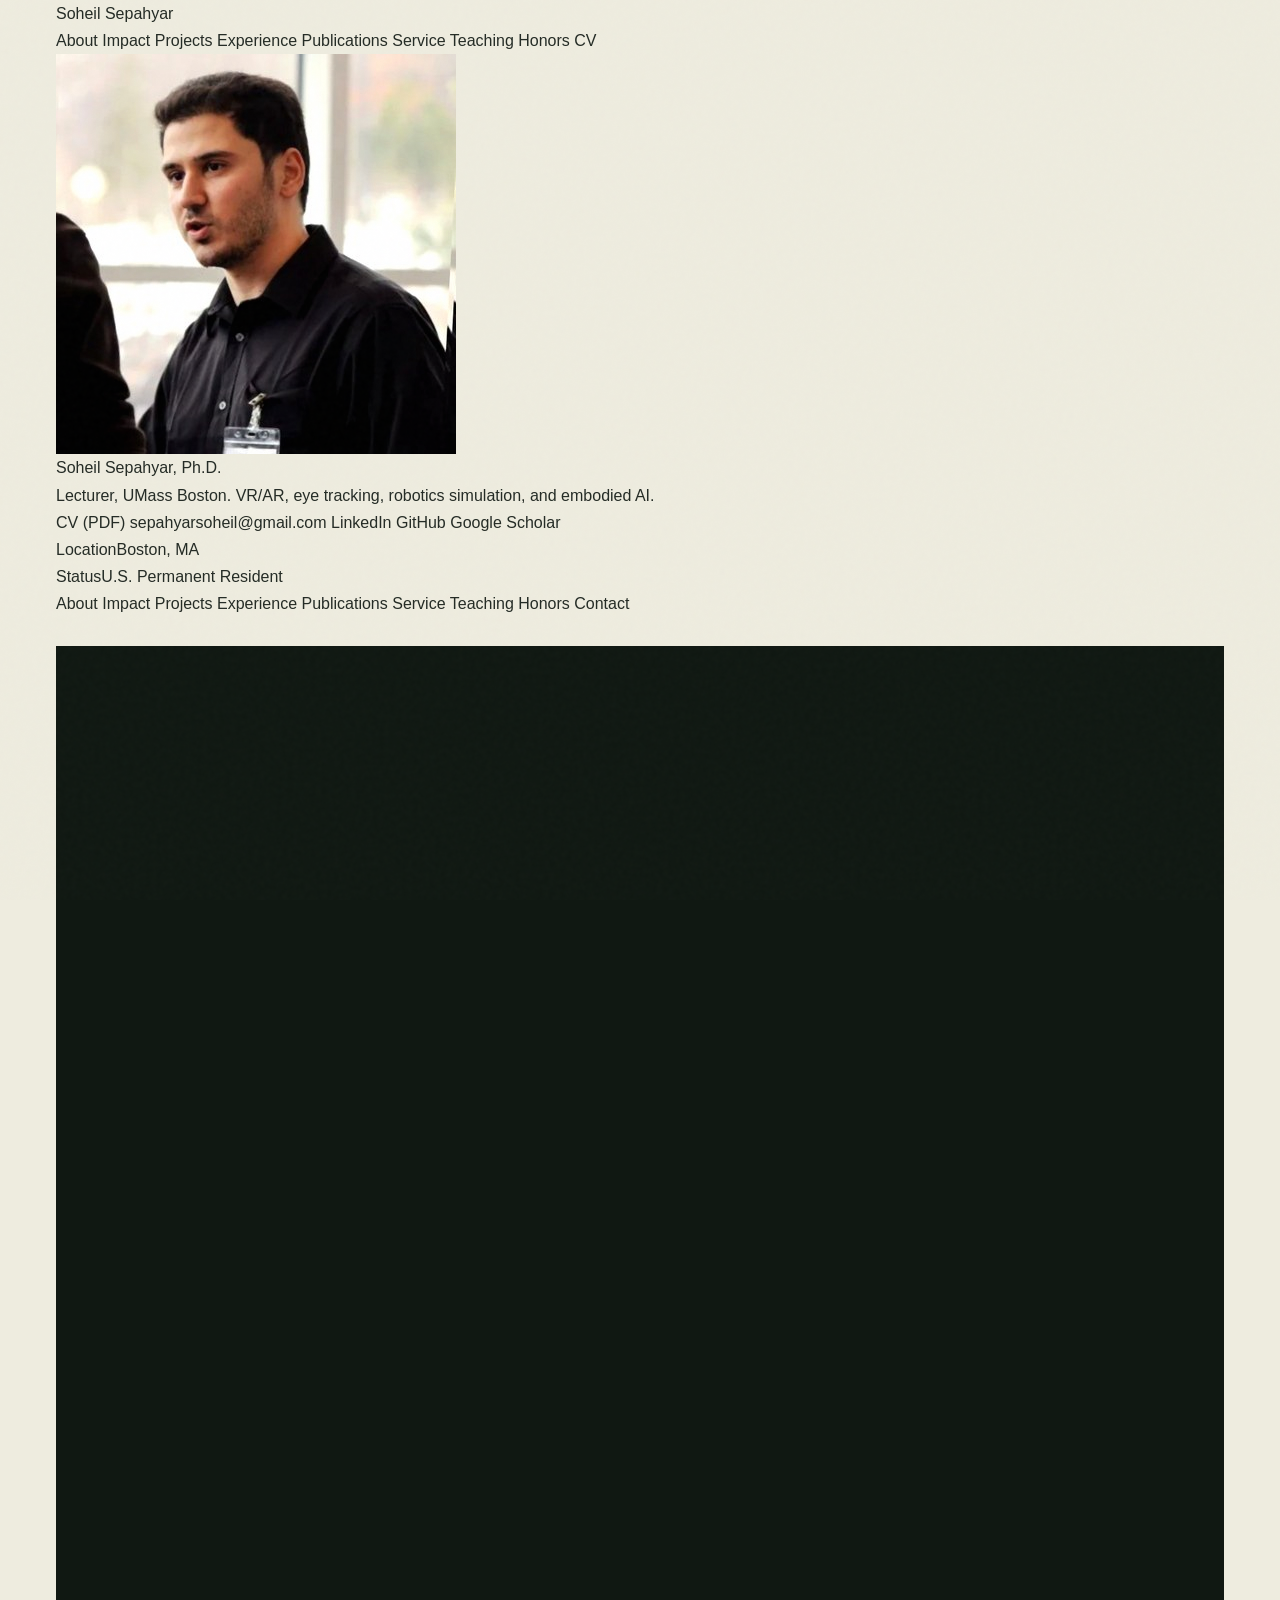
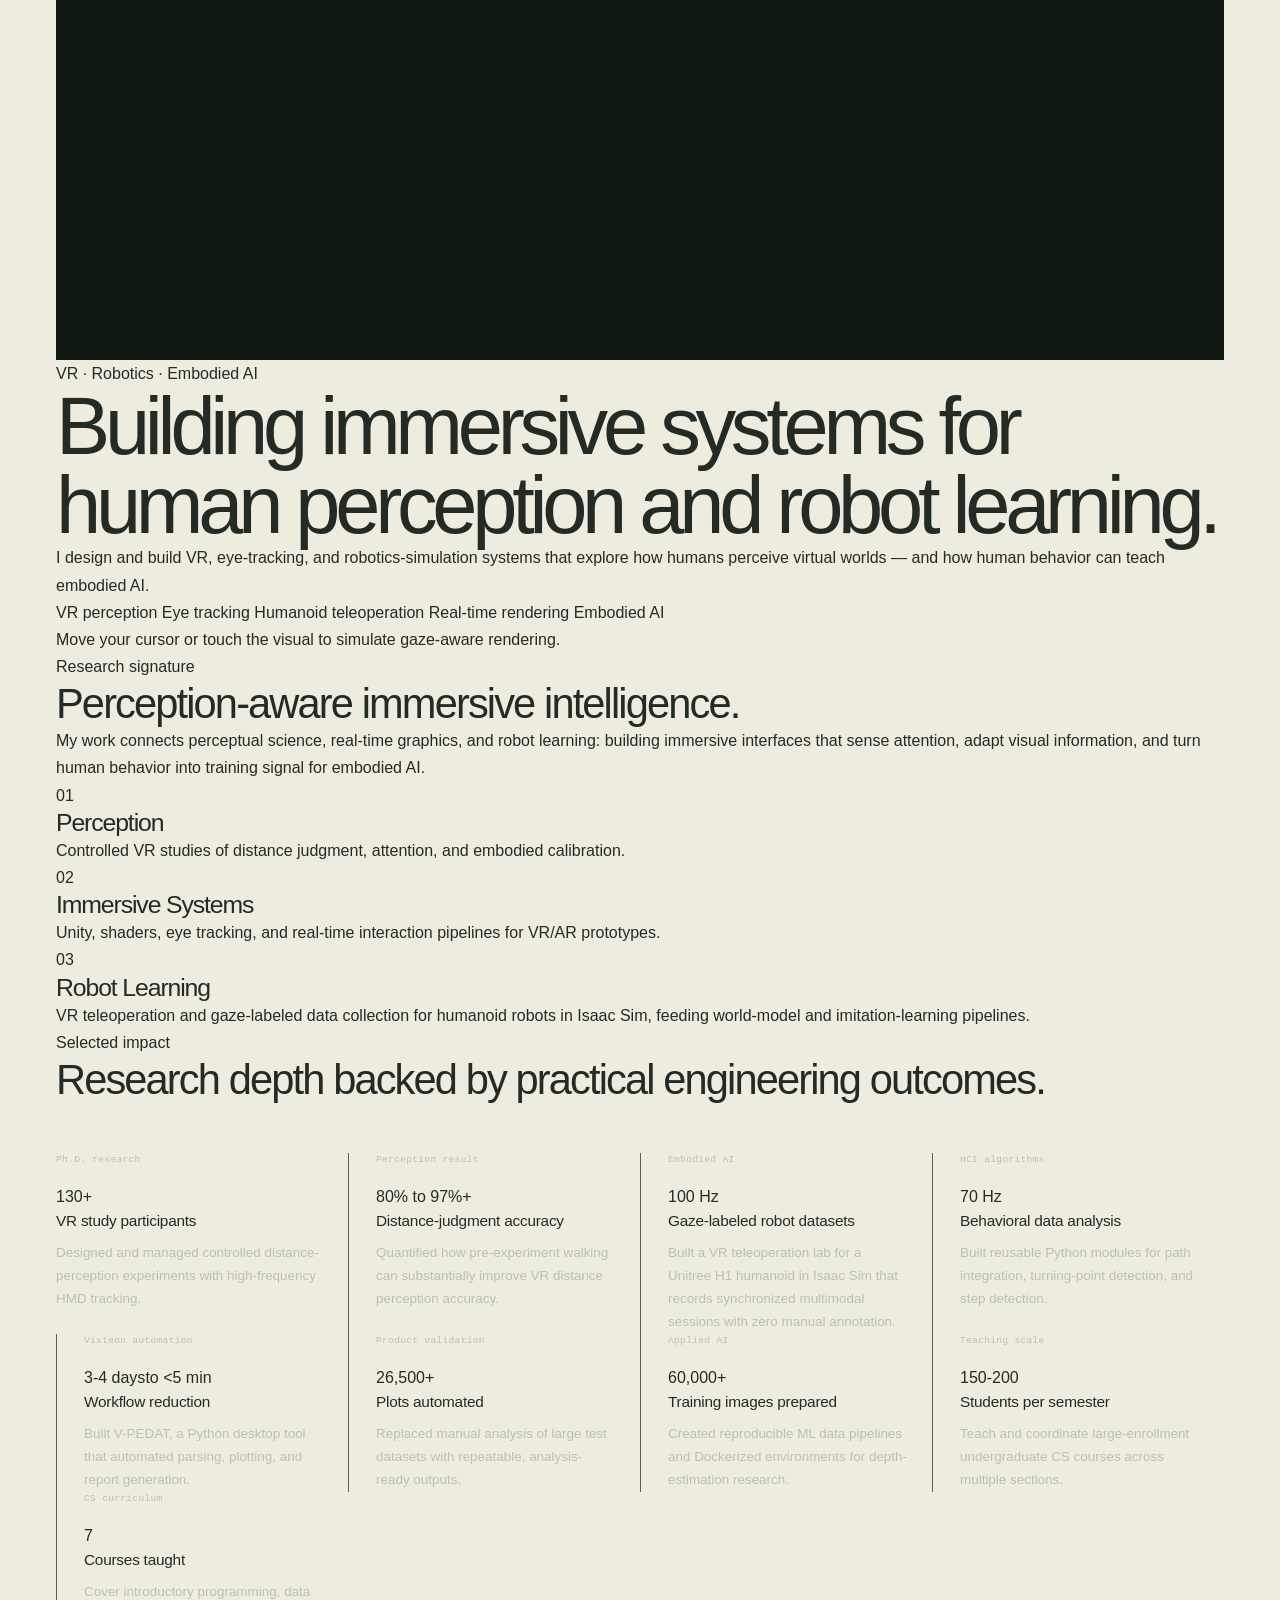
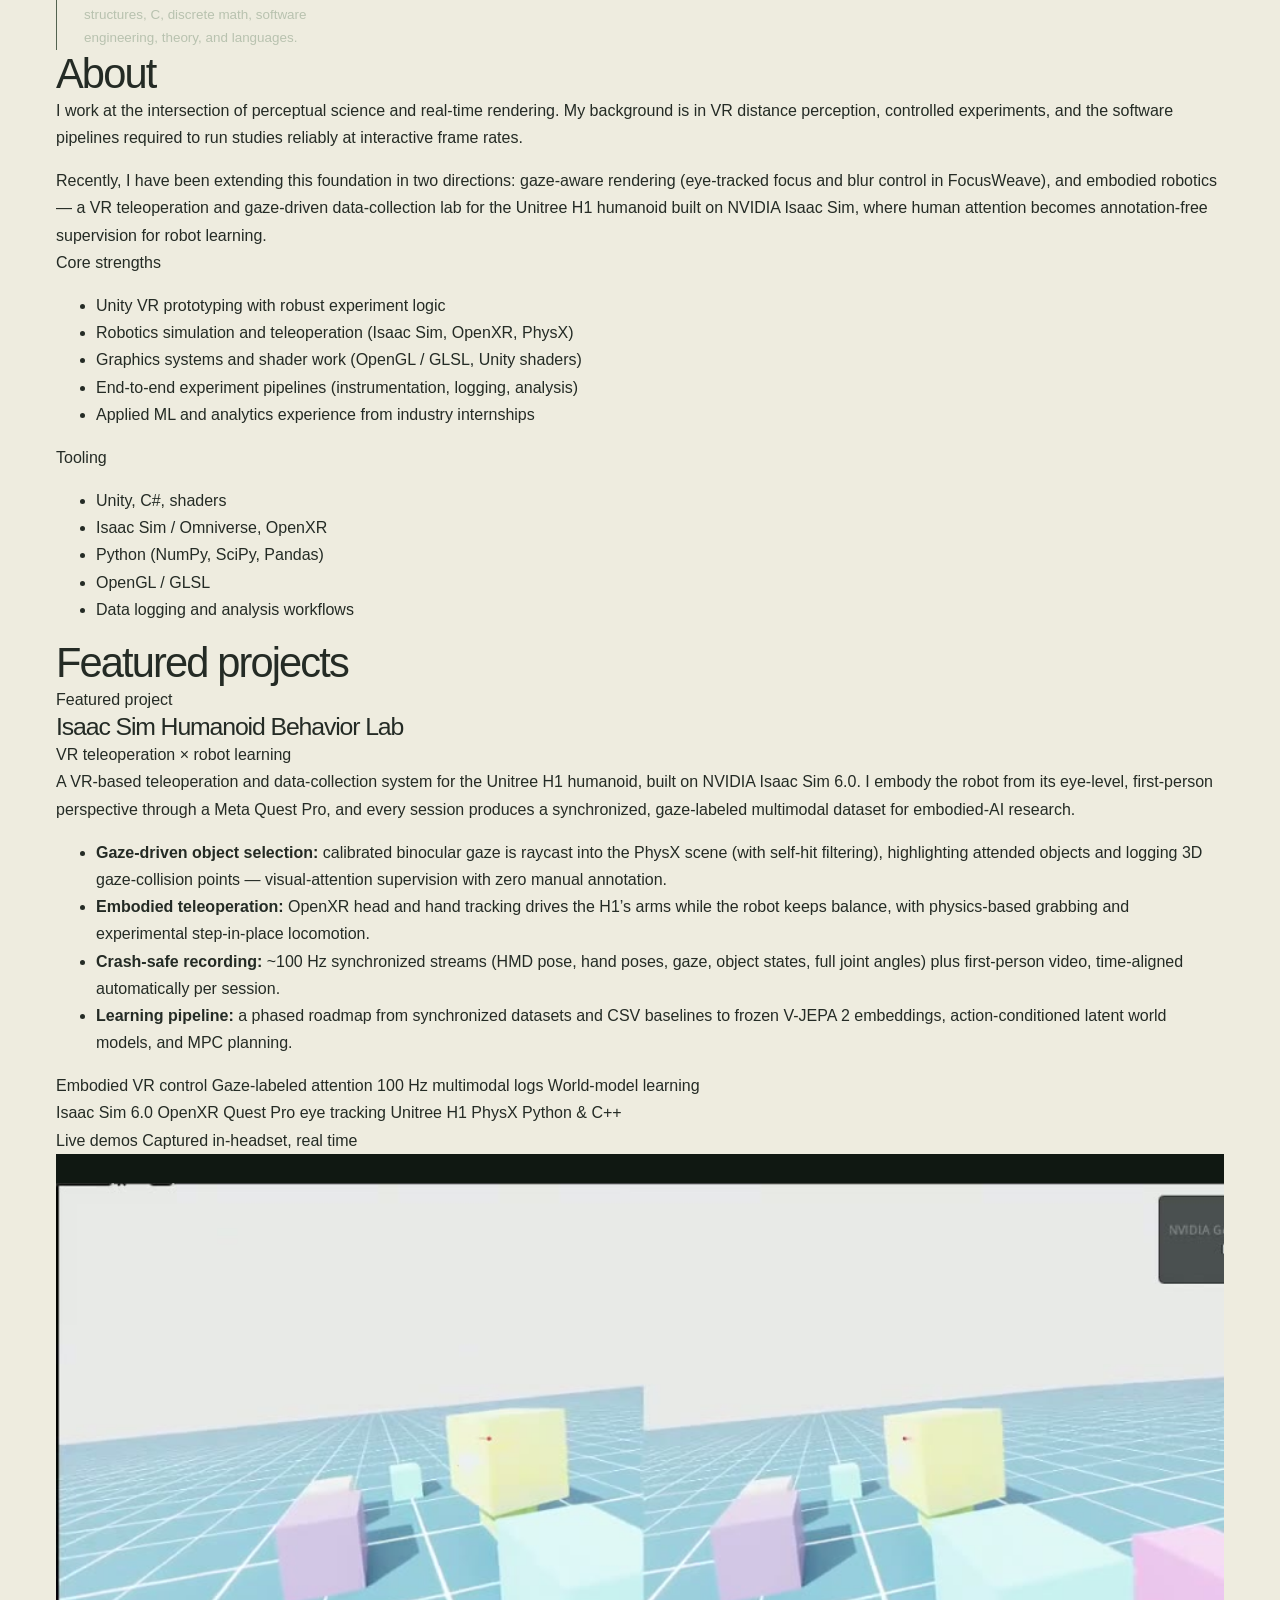
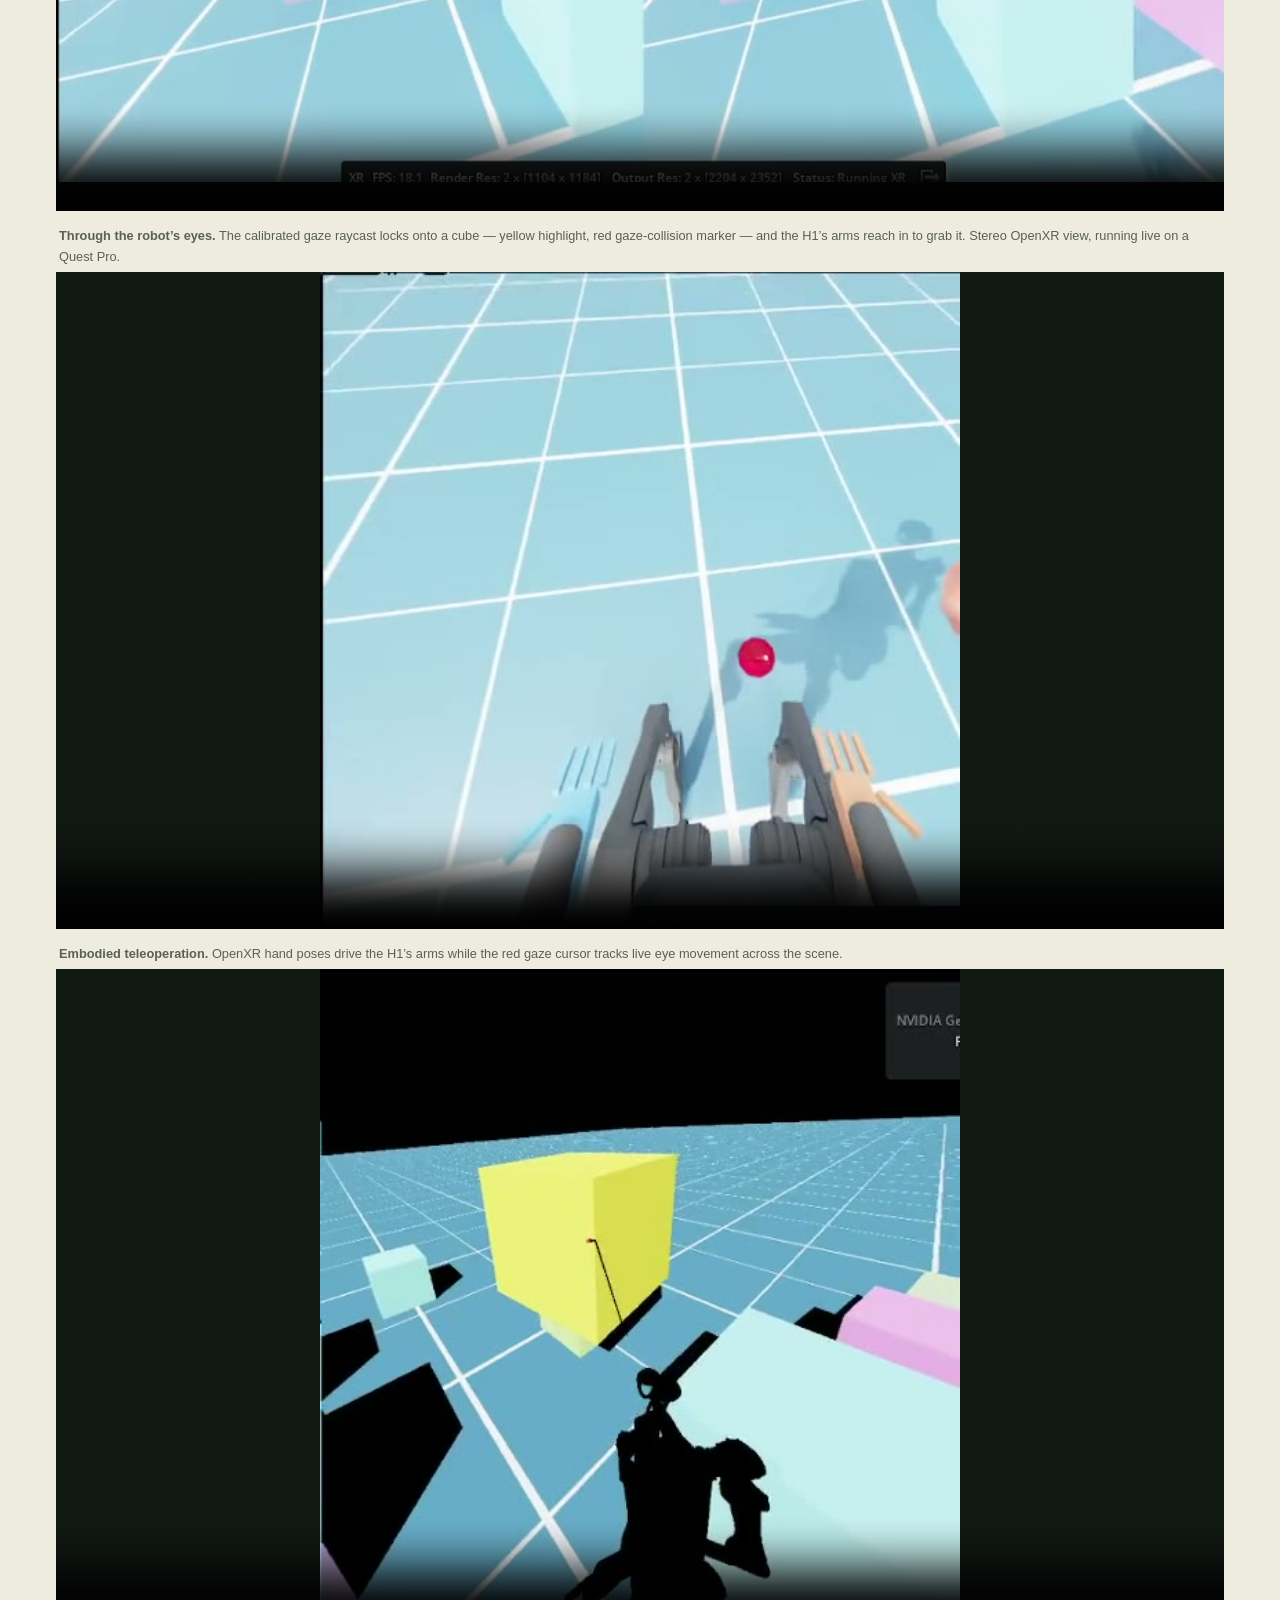
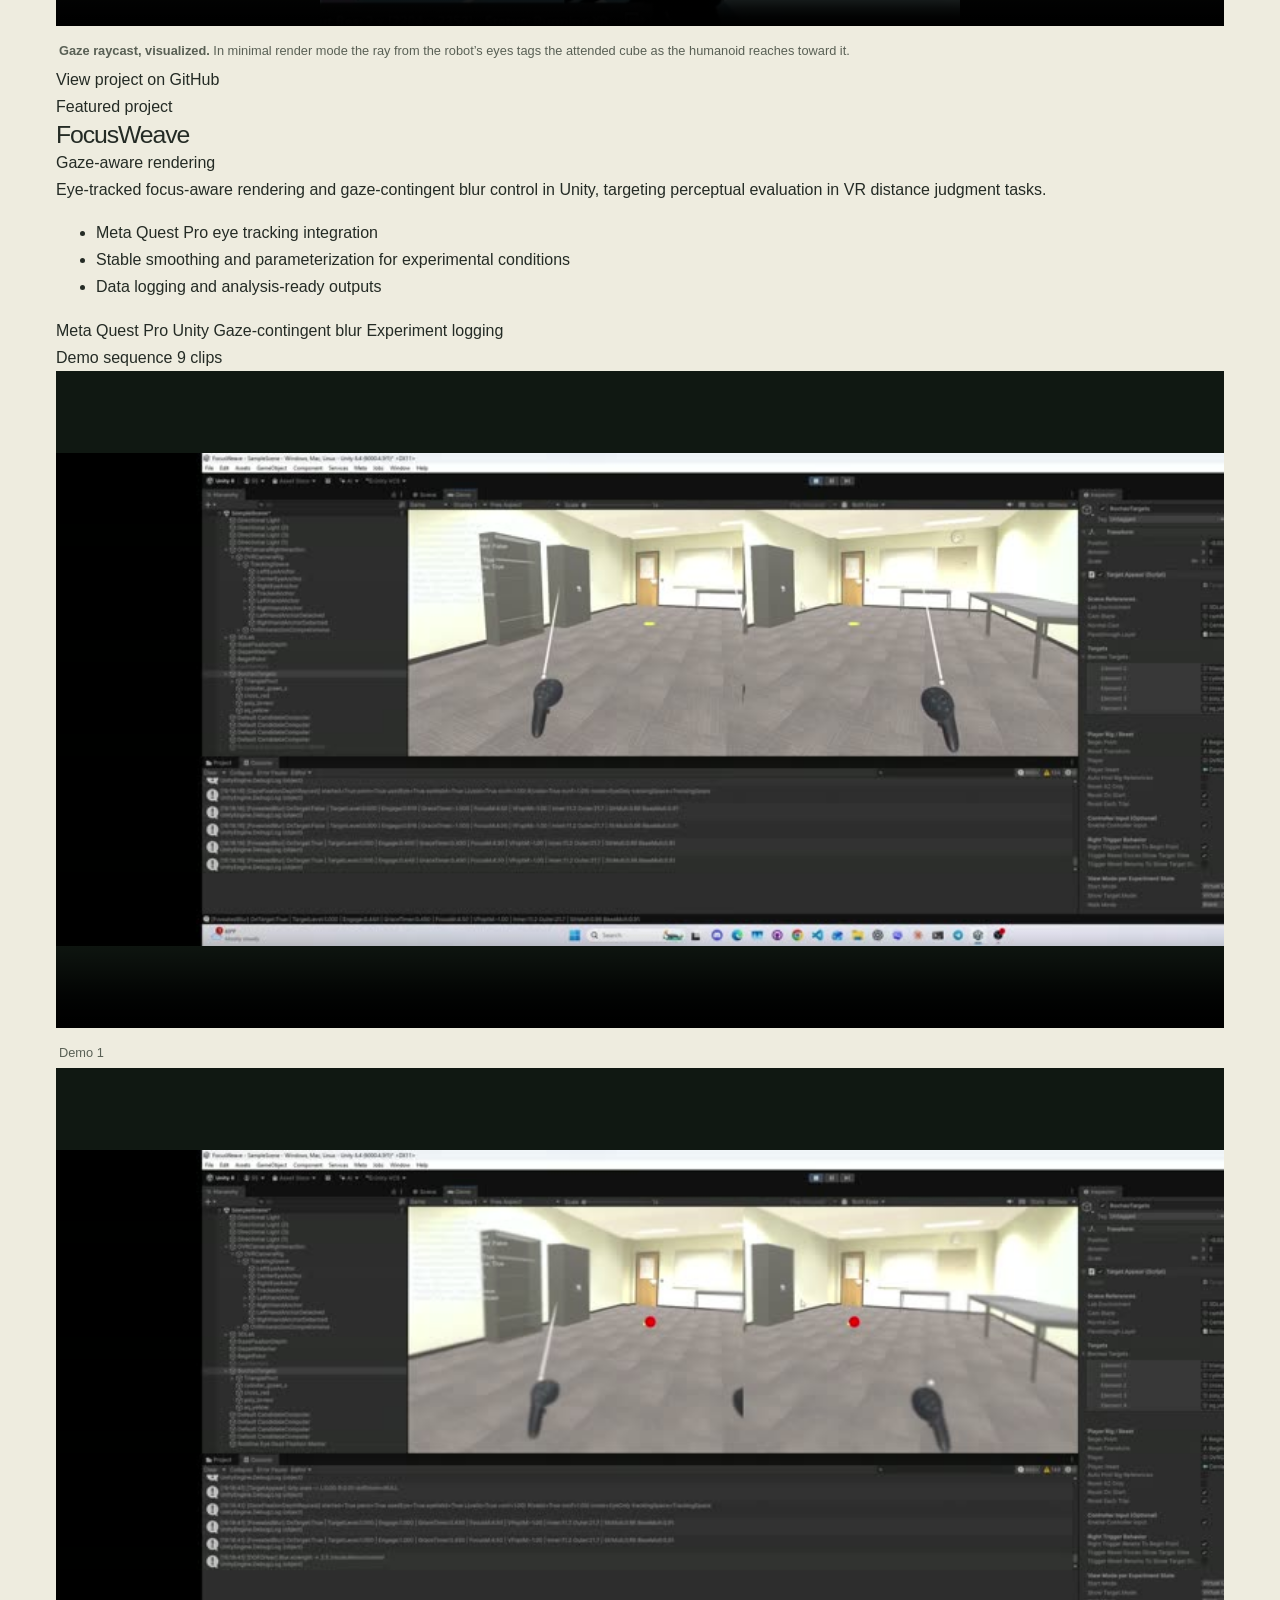
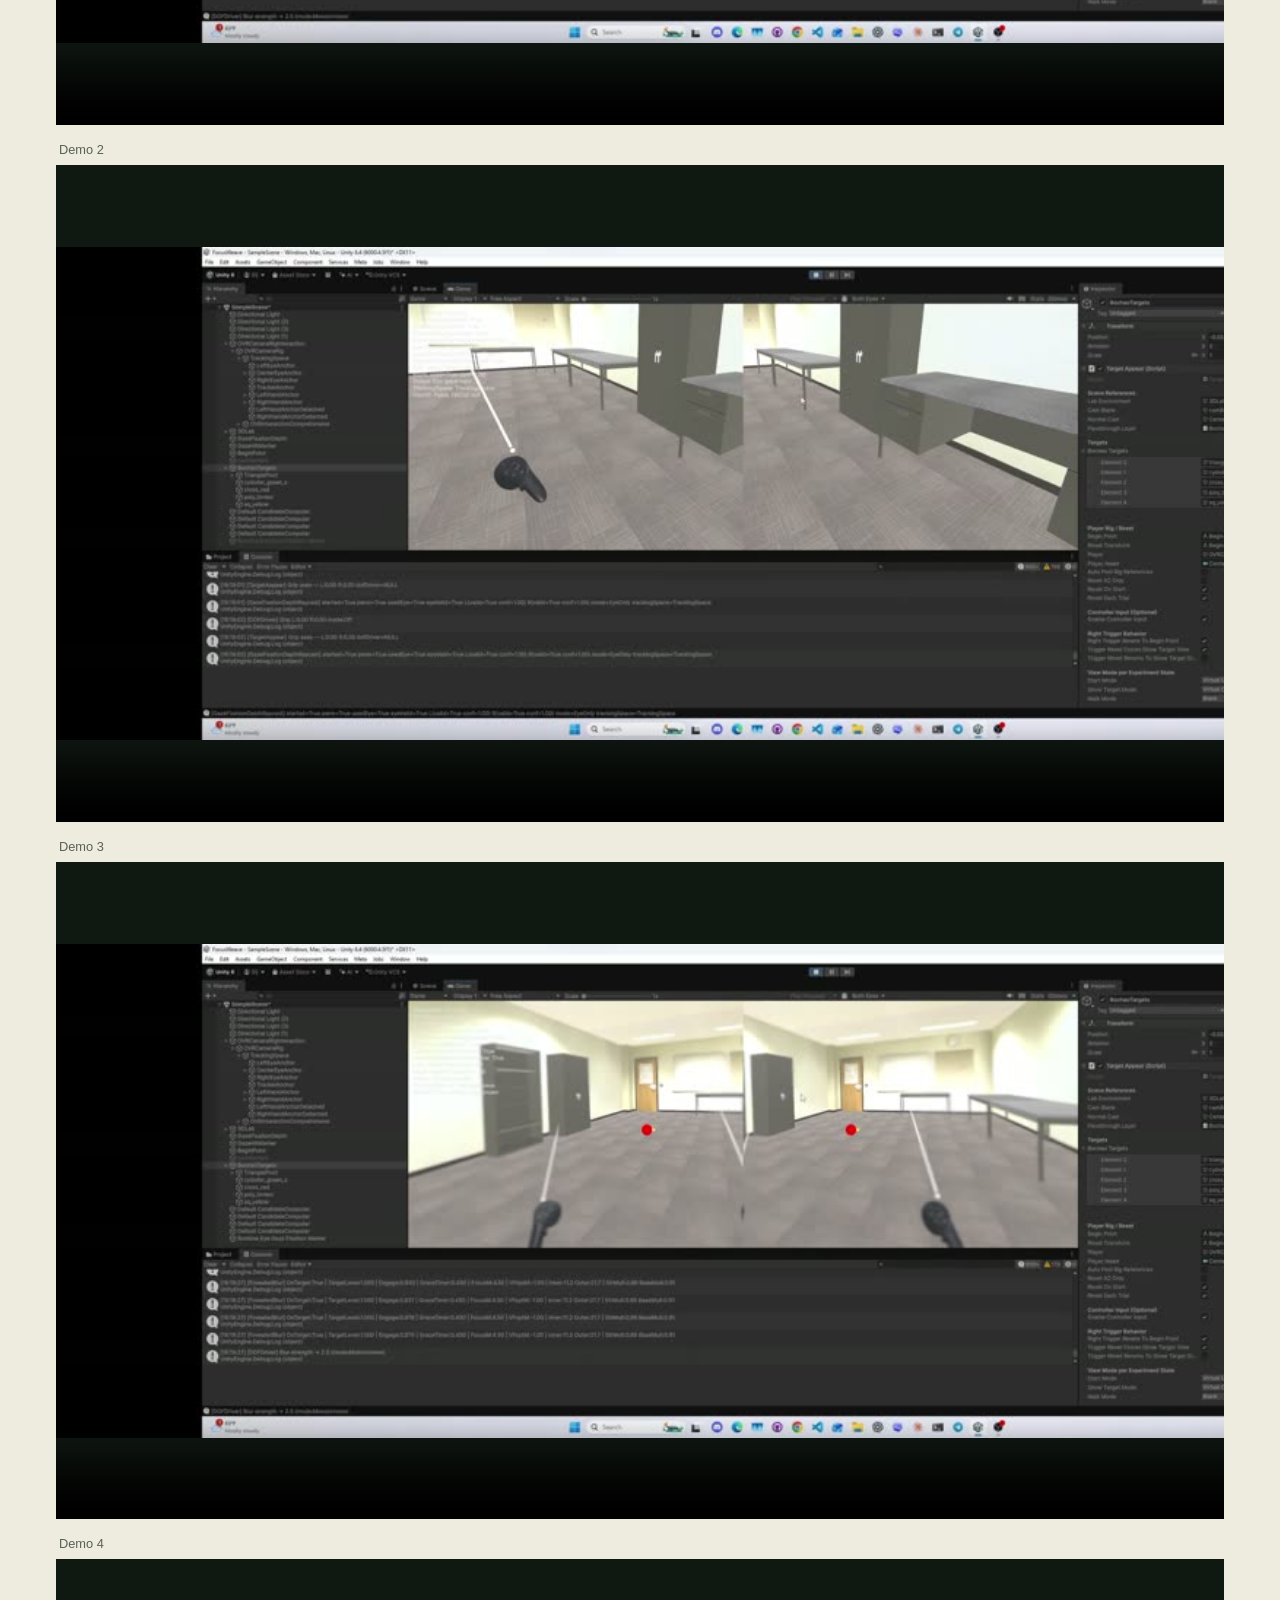
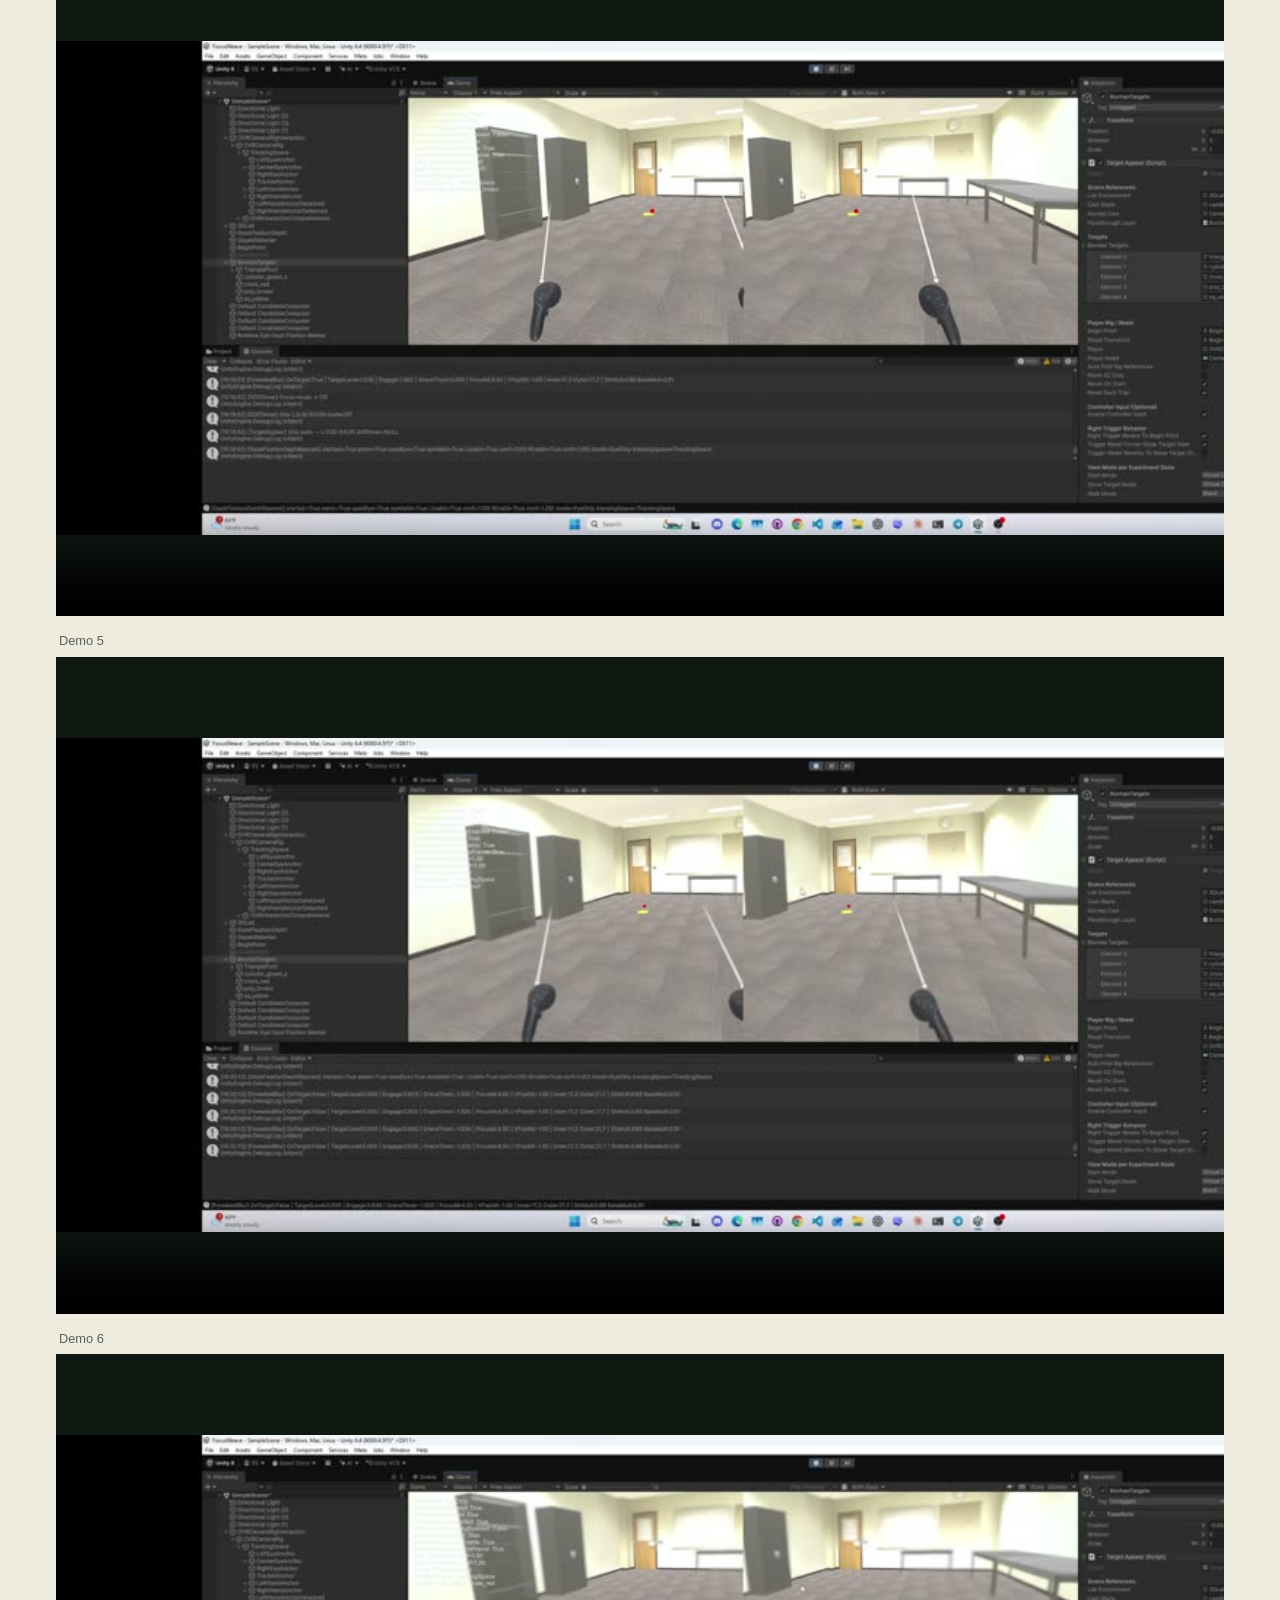
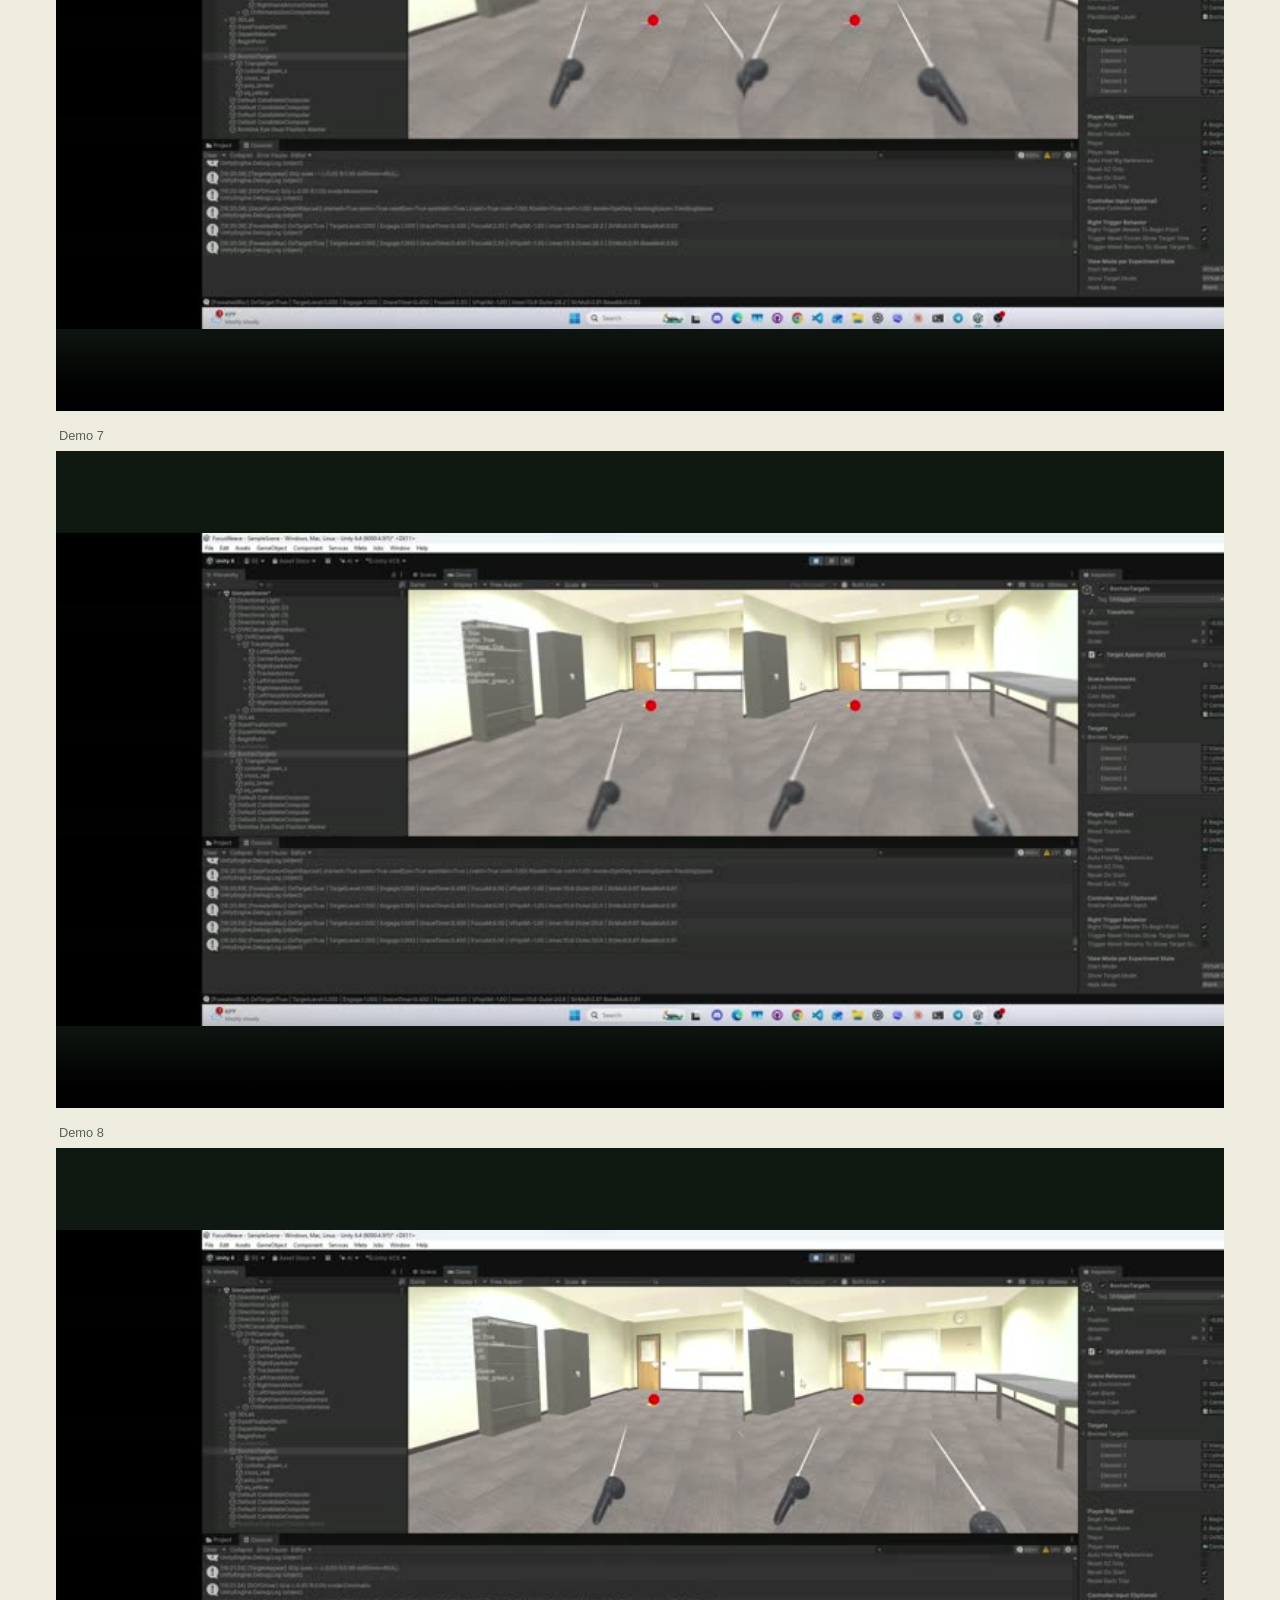
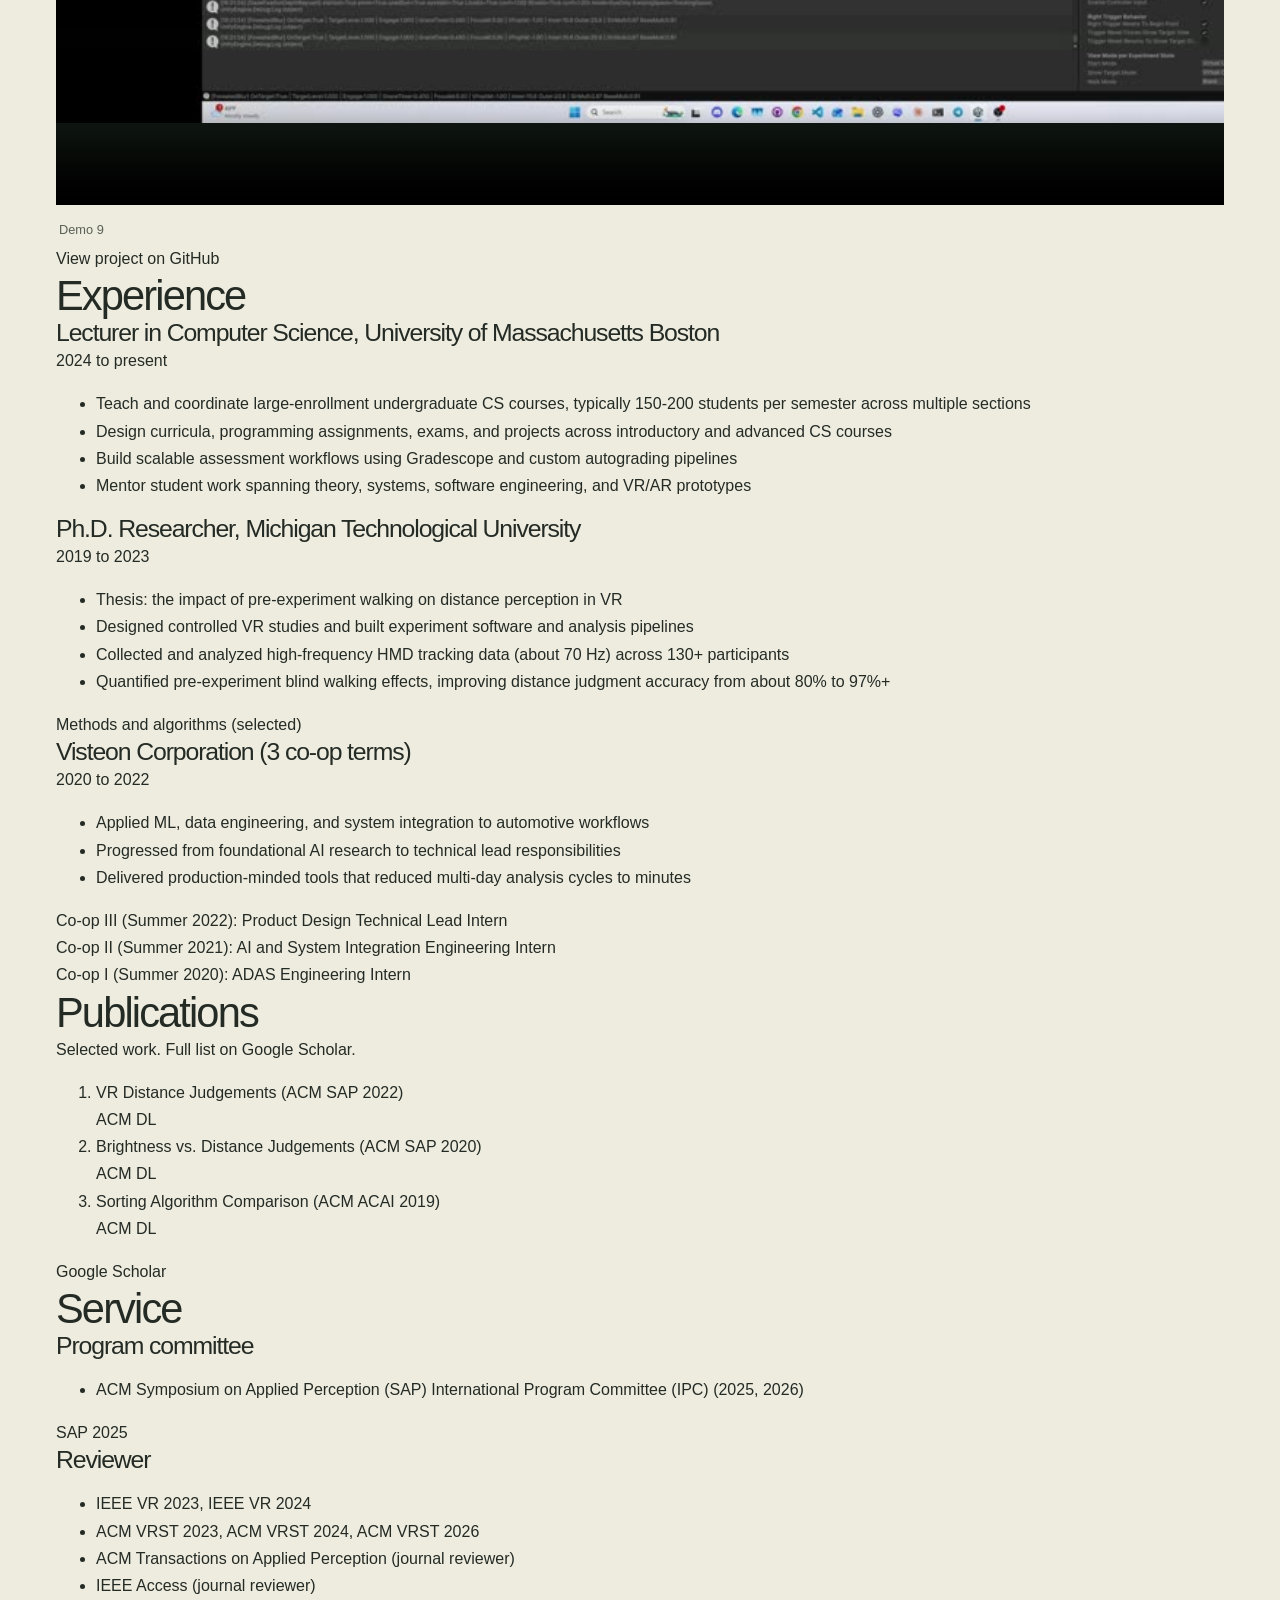
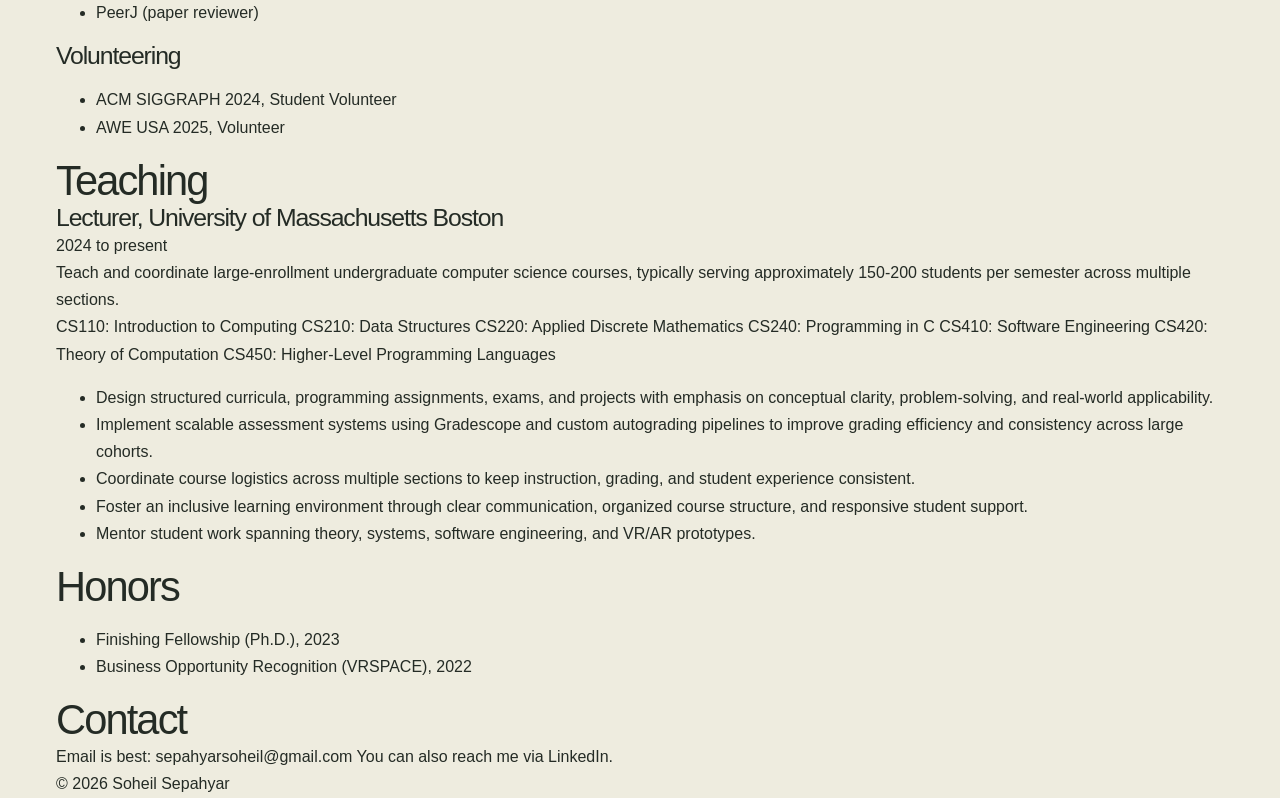
==== commit dd976b9e: "Update index.html" ====
--- a/index.html
+++ b/index.html
@@ -1,143 +1,881 @@
 <!doctype html>
 <html lang="en">
 <head>
-  <meta charset="utf-8">
-  <meta name="viewport" content="width=device-width, initial-scale=1">
-  <title>Soheil Sepahyar, Ph.D. | Perception, VR &amp; Embodied AI</title>
-  <meta name="description" content="Soheil Sepahyar, Ph.D. — Lecturer at UMass Boston. Exploring human perception, gaze-aware virtual reality, and embodied AI through research and working systems.">
-  <meta name="theme-color" content="#eeecdf">
-  <link rel="canonical" href="https://soheilappear.github.io/soheilsepahyar/">
-  <meta property="og:title" content="Soheil Sepahyar, Ph.D. | Perception, VR &amp; Embodied AI">
-  <meta property="og:description" content="Exploring human perception, gaze-aware virtual reality, and embodied AI through research and working systems.">
-  <meta property="og:type" content="website">
-  <meta property="og:url" content="https://soheilappear.github.io/soheilsepahyar/">
-  <meta property="og:image" content="Soheil_Sepahyar.jpg">
-  <link rel="icon" href="assets/favicon.svg" type="image/svg+xml">
+  <meta charset="utf-8" />
+  <meta name="viewport" content="width=device-width, initial-scale=1" />
+  <title>Soheil Sepahyar, Ph.D. | VR, Robotics, Embodied AI</title>
+  <meta name="description" content="Soheil Sepahyar, Ph.D. Lecturer at UMass Boston. VR/AR, eye tracking, robotics simulation, and embodied AI — from gaze-aware rendering to humanoid teleoperation in Isaac Sim." />
+  <meta name="theme-color" content="#f5f5f7" />
+  <link rel="canonical" href="https://soheilappear.github.io/soheilsepahyar/" />
+
+  <meta property="og:title" content="Soheil Sepahyar, Ph.D." />
+  <meta property="og:description" content="VR/AR, eye tracking, robotics simulation, and embodied AI — from gaze-aware rendering to humanoid teleoperation in Isaac Sim." />
+  <meta property="og:type" content="website" />
+  <meta property="og:url" content="https://soheilappear.github.io/soheilsepahyar/" />
+  <meta property="og:image" content="Soheil_Sepahyar.jpg" />
+
   <link rel="preconnect" href="https://fonts.googleapis.com">
   <link rel="preconnect" href="https://fonts.gstatic.com" crossorigin>
-  <link href="https://fonts.googleapis.com/css2?family=DM+Sans:wght@400;500;600;700&amp;family=Space+Grotesk:wght@400;500;600;700&amp;family=IBM+Plex+Mono:wght@400;500;600&amp;display=swap" rel="stylesheet">
-  <link rel="stylesheet" href="styles.css">
-  <script src="script.js" defer></script>
-  <script type="application/ld+json">{"@context":"https://schema.org","@type":"Person","name":"Soheil Sepahyar","honorificSuffix":"Ph.D.","jobTitle":"Lecturer in Computer Science","affiliation":{"@type":"CollegeOrUniversity","name":"University of Massachusetts Boston"},"url":"https://soheilappear.github.io/soheilsepahyar/","knowsAbout":["Virtual Reality","Eye Tracking","Robotics Simulation","Embodied AI","Human-Computer Interaction","Real-Time Rendering"],"sameAs":["https://www.linkedin.com/in/soheil-sepahyar/","https://github.com/soheilAppear","https://scholar.google.com/citations?user=JXdvsmMAAAAJ&hl=en&oi=ao"]}</script>
+  <link href="https://fonts.googleapis.com/css2?family=Inter:wght@400;500;600;700&family=Source+Serif+4:wght@500;600&display=swap" rel="stylesheet">
+  <link rel="stylesheet" href="styles.css" />
+
+  <script type="application/ld+json">
+  {
+    "@context": "https://schema.org",
+    "@type": "Person",
+    "name": "Soheil Sepahyar",
+    "honorificSuffix": "Ph.D.",
+    "jobTitle": "Lecturer in Computer Science",
+    "affiliation": {"@type": "CollegeOrUniversity", "name": "University of Massachusetts Boston"},
+    "url": "https://soheilappear.github.io/soheilsepahyar/",
+    "knowsAbout": ["Virtual Reality", "Eye Tracking", "Robotics Simulation", "Embodied AI", "Human-Computer Interaction", "Real-Time Rendering"],
+    "sameAs": [
+      "https://www.linkedin.com/in/soheil-sepahyar/",
+      "https://github.com/soheilAppear",
+      "https://scholar.google.com/citations?user=JXdvsmMAAAAJ&hl=en&oi=ao"
+    ]
+  }
+  </script>
 </head>
+
 <body>
-<a class="skip-link" href="#content">Skip to content</a>
-<header class="site-header"><div class="wrap masthead">
-  <a class="wordmark" href="#top" aria-label="Soheil Sepahyar — home"><span class="monogram" aria-hidden="true">S<span>S</span></span><span>SOHEIL SEPAHYAR<span class="wordmark-sub">RESEARCHER / ENGINEER / EDUCATOR</span></span></a>
-  <button class="menu-toggle" type="button" data-menu-toggle aria-expanded="false" aria-controls="navigation">Menu <span aria-hidden="true">+</span></button>
-  <nav class="navigation" id="navigation" aria-label="Primary navigation"><a href="#work" data-section-link>Work</a><a href="#about" data-section-link>Background</a><a href="#publications" data-section-link>Publications</a><a href="#contact" data-section-link>Contact</a><a class="nav-cv" href="resume.pdf" target="_blank" rel="noopener">CV ↗<span class="sr-only"> (PDF, opens in a new tab)</span></a></nav>
-</div></header>
-<main id="content">
-<section class="hero wrap" id="top" aria-labelledby="hero-title">
-  <div class="hero-overline"><p class="eyebrow"><span class="status-dot" aria-hidden="true"></span> HUMAN PERCEPTION × MACHINE INTELLIGENCE</p><span class="edition">BOSTON, MA / RESEARCH PORTFOLIO</span></div>
-  <div class="hero-grid">
-    <div class="hero-copy"><p class="hero-intro">Soheil Sepahyar, <span>Ph.D.</span></p><h1 id="hero-title">Human<br>perception.<br><span class="accent">Machine<br>possibility.</span></h1><p class="hero-description">I study how we perceive virtual worlds — and build immersive systems that connect human attention with robot learning.</p><div class="hero-actions"><a class="button button-primary" href="#work">Explore my work <span aria-hidden="true">↘</span></a><a class="text-link" href="#about">The story so far <span aria-hidden="true">↓</span></a></div></div>
-    <div class="instrument">
-      <div class="instrument-top"><span><span class="signal-dot" aria-hidden="true"></span> PERCEPTION FIELD</span><span>SS—01</span></div>
-      <div class="instrument-field"><span class="field-coordinate coordinate-top" aria-hidden="true">Y +1.0</span><span class="field-coordinate coordinate-side" aria-hidden="true">X +1.0</span><canvas id="perception-field" role="img" aria-label="Conceptual rotating wireframe geometry. Explore three research questions with the buttons below.">An abstract research map connecting perception, immersion, and embodiment.</canvas><div class="field-legend"><span id="field-code">01 / PERCEPTION</span><span class="field-mark" aria-hidden="true">⊕</span></div></div>
-      <div class="instrument-controls" role="group" aria-label="Explore research themes"><button type="button" data-field-mode="perception" aria-pressed="true">01 <span>Perception</span></button><button type="button" data-field-mode="immersion" aria-pressed="false">02 <span>Immersion</span></button><button type="button" data-field-mode="embodiment" aria-pressed="false">03 <span>Embodiment</span></button></div>
-      <p class="instrument-caption" id="field-caption" aria-live="polite">How do we perceive the space around us?</p>
-      <div class="instrument-bottom"><span>INTERACTIVE CONCEPTUAL MODEL</span><button type="button" data-motion-toggle aria-pressed="false">Pause motion</button></div>
+  <a class="skip-link" href="#content">Skip to content</a>
+
+  <header class="topbar" role="banner">
+    <div class="wrap topbar-inner">
+      <a class="topbar-name" href="#top">Soheil Sepahyar</a>
+      <nav class="topbar-nav" aria-label="Primary">
+        <a href="#about">About</a>
+        <a href="#impact">Impact</a>
+        <a href="#work">Projects</a>
+        <a href="#experience">Experience</a>
+        <a href="#publications">Publications</a>
+        <a href="#service">Service</a>
+        <a href="#teaching">Teaching</a>
+        <a href="#honors">Honors</a>
+        <a class="topbar-cta" href="resume.pdf" target="_blank" rel="noopener">CV</a>
+      </nav>
     </div>
+  </header>
+
+  <div class="gaze-cursor" data-gaze-cursor aria-hidden="true">
+    <span class="gaze-cursor-halo"></span>
+    <span class="gaze-cursor-dot"></span>
   </div>
-  <div class="identity-strip"><div class="identity-person"><img src="Soheil_Sepahyar.jpg" alt="Soheil Sepahyar" width="64" height="64"><div><strong>Lecturer in Computer Science</strong><span>University of Massachusetts Boston</span></div></div><p>Perceptual science.<br>Real-time systems. Human potential.</p><a class="text-link" href="https://scholar.google.com/citations?user=JXdvsmMAAAAJ&amp;hl=en&amp;oi=ao" target="_blank" rel="noopener">Google Scholar ↗</a></div>
-</section>
-
-<section class="research-section wrap" id="research" aria-labelledby="research-title">
-  <div class="section-heading"><p class="eyebrow">01 / RESEARCH THREAD</p><span class="section-aside">THREE DOMAINS. ONE CONNECTED QUESTION.</span></div>
-  <div class="research-intro"><h2 id="research-title">From understanding perception<br>to building <em>with it.</em></h2><p>How can what we learn about human perception shape virtual environments and embodied intelligence? My work follows that question from controlled studies to working systems.</p></div>
-  <div class="research-pillars">
-    <article class="pillar"><div class="pillar-top"><span class="pillar-index">01</span><span class="pillar-symbol" aria-hidden="true">◎</span></div><h3>Understand perception.</h3><p>Measure how movement, attention, and experience change our judgments of distance in virtual reality.</p><span class="pillar-foot">PERCEPTUAL SCIENCE <span aria-hidden="true">→</span></span></article>
-    <article class="pillar"><div class="pillar-top"><span class="pillar-index">02</span><span class="pillar-symbol" aria-hidden="true">▥</span></div><h3>Build responsive worlds.</h3><p>Turn perceptual questions into instrumented VR environments, gaze-aware rendering, and real-time interaction.</p><span class="pillar-foot">IMMERSIVE SYSTEMS <span aria-hidden="true">→</span></span></article>
-    <article class="pillar"><div class="pillar-top"><span class="pillar-index">03</span><span class="pillar-symbol" aria-hidden="true">⌘</span></div><h3>Connect attention to action.</h3><p>Capture human gaze and motion through simulated humanoid teleoperation, creating data for robot-learning research.</p><span class="pillar-foot">EMBODIED AI <span aria-hidden="true">↗</span></span></article>
-  </div>
-</section>
-
-<section class="work-section" id="work" aria-labelledby="work-title"><div class="wrap">
-  <div class="section-heading"><p class="eyebrow">02 / SELECTED WORK</p><span class="section-aside">IDEAS, MADE TANGIBLE.</span></div>
-  <div class="section-title-row"><h2 id="work-title">Inside the lab.</h2><p>Research software, live experiments,<br>and systems built from the ground up.</p></div>
-  <article class="project">
-    <div class="project-copy"><div class="project-eyebrow"><span>PROJECT 01</span><span>EMBODIED AI / ROBOTICS</span></div><h3>Through the<br>robot’s eyes.</h3><p class="project-name">Isaac Sim Humanoid Behavior Lab</p><p>A human perspective inside a simulated humanoid. I built a VR teleoperation system for the Unitree H1 that turns synchronized movement and gaze into multimodal research data.</p><dl class="project-facts"><div><dt>INTERFACE</dt><dd>Quest Pro + OpenXR</dd></div><div><dt>RECORDING</dt><dd>~100 Hz synchronized streams</dd></div><div><dt>SUPERVISION</dt><dd>Automatically captured gaze labels</dd></div></dl><div class="tags"><span>Isaac Sim 6.0</span><span>PhysX</span><span>Python / C++</span><span>Unitree H1</span></div><a class="text-link" href="https://github.com/soheilAppear/IsaacSim-HumanoidBehavior" target="_blank" rel="noopener">Explore the repository ↗</a></div>
-    <div class="project-media"><div class="media-label"><span><span class="record-dot" aria-hidden="true"></span> EXPERIMENT FOOTAGE</span><span>01 / GAZE SELECTION</span></div>
-      <figure><video controls preload="none" playsinline poster="ProjectDemos/IsaacSim-HumanoidBehavior/web/gaze-object-selection.jpg" aria-label="Gaze-driven object selection in the simulated Unitree H1"><source src="ProjectDemos/IsaacSim-HumanoidBehavior/web/gaze-object-selection.mp4" type="video/mp4"><a href="ProjectDemos/IsaacSim-HumanoidBehavior/web/gaze-object-selection.mp4">Watch the recording</a>.</video><figcaption>Seeing, attending, reaching. Binocular gaze selects objects as tracked hand movements drive the H1’s arms. Stereo view captured in-headset.</figcaption></figure>
-      <div class="media-readout"><span>HUMAN INPUT</span><span aria-hidden="true">→</span><span>SIMULATED ACTION</span><span aria-hidden="true">→</span><span>LEARNING DATA</span></div>
-    </div>
-    <details class="project-details"><summary>Inside the system <span>Technical notes + 2 more recordings</span><span class="details-icon" aria-hidden="true">+</span></summary><div class="details-body"><div class="detail-columns"><div><h4>Attention, recorded in context.</h4><p>Calibrated binocular gaze is raycast into the PhysX scene with self-hit filtering. Attended objects and 3D gaze-collision points are logged automatically, providing attention labels without manual annotation.</p></div><div><h4>Embodied control, synchronized data.</h4><p>OpenXR head and hand poses drive arm teleoperation, physics-based grabbing, and experimental step-in-place locomotion. Crash-safe sessions align HMD, hands, gaze, object states, joints, and first-person video.</p></div></div><p class="roadmap-note"><strong>Learning roadmap.</strong> These datasets form the foundation for planned work with frozen V-JEPA 2 embeddings, action-conditioned latent world models, and model-predictive control.</p><div class="demo-grid">
-      <figure><video controls preload="none" playsinline poster="ProjectDemos/IsaacSim-HumanoidBehavior/web/embodied-teleoperation.jpg" aria-label="Embodied arm teleoperation"><source src="ProjectDemos/IsaacSim-HumanoidBehavior/web/embodied-teleoperation.mp4" type="video/mp4"><a href="ProjectDemos/IsaacSim-HumanoidBehavior/web/embodied-teleoperation.mp4">Watch the recording</a>.</video><figcaption>02 / Embodied teleoperation. Hand poses control the arms while a gaze cursor follows attention.</figcaption></figure>
-      <figure><video controls preload="none" playsinline poster="ProjectDemos/IsaacSim-HumanoidBehavior/web/gaze-raycast-minimal.jpg" aria-label="Gaze raycast in minimal render mode"><source src="ProjectDemos/IsaacSim-HumanoidBehavior/web/gaze-raycast-minimal.mp4" type="video/mp4"><a href="ProjectDemos/IsaacSim-HumanoidBehavior/web/gaze-raycast-minimal.mp4">Watch the recording</a>.</video><figcaption>03 / Gaze raycast. Minimal rendering reveals the attention ray and object selection.</figcaption></figure>
-    </div></div></details>
-  </article>
-  <article class="project">
-    <div class="project-copy"><div class="project-eyebrow"><span>PROJECT 02</span><span>VR / GAZE-AWARE RENDERING</span></div><h3>A world that<br>follows attention.</h3><p class="project-name">FocusWeave</p><p>What changes when a virtual world responds to where we look? FocusWeave brings eye-tracked focus and gaze-contingent blur into Unity for perceptual evaluation in VR distance-judgment tasks.</p><dl class="project-facts"><div><dt>INPUT</dt><dd>Meta Quest Pro eye tracking</dd></div><div><dt>RENDERING</dt><dd>Gaze-contingent focus + blur</dd></div><div><dt>EXPERIMENTS</dt><dd>Stable parameters, analysis-ready logs</dd></div></dl><div class="tags"><span>Unity</span><span>C# / Shaders</span><span>Eye tracking</span></div><a class="text-link" href="https://github.com/soheilAppear/FocusWeave" target="_blank" rel="noopener">Explore the repository ↗</a></div>
-    <div class="project-media"><div class="media-label"><span><span class="record-dot" aria-hidden="true"></span> EXPERIMENT FOOTAGE</span><span>01 / FOCUSWEAVE</span></div>
-      <figure><video controls preload="none" playsinline poster="ProjectDemos/FocusWeave/part_001_poster.jpg" aria-label="FocusWeave gaze-aware rendering demo 1"><source src="ProjectDemos/FocusWeave/part_001.mp4" type="video/mp4"><a href="ProjectDemos/FocusWeave/part_001.mp4">Watch the recording</a>.</video><figcaption>A view inside the experiment. Eye tracking, rendering, and data collection come together in a controlled Unity environment.</figcaption></figure>
-      <div class="media-readout"><span>GAZE</span><span aria-hidden="true">→</span><span>ADAPTIVE FOCUS</span><span aria-hidden="true">→</span><span>PERCEPTUAL STUDY</span></div>
-    </div>
-    <details class="project-details"><summary>Explore the demo archive <span>8 more experiment recordings</span><span class="details-icon" aria-hidden="true">+</span></summary><div class="details-body"><p>Additional recordings from FocusWeave’s gaze-aware rendering experiments.</p><div class="demo-grid">
-    <figure><video controls preload="none" playsinline poster="ProjectDemos/FocusWeave/part_002_poster.jpg" aria-label="FocusWeave demo 2"><source src="ProjectDemos/FocusWeave/part_002.mp4" type="video/mp4"><a href="ProjectDemos/FocusWeave/part_002.mp4">Watch the recording</a>.</video><figcaption>02 / FocusWeave</figcaption></figure>
-<figure><video controls preload="none" playsinline poster="ProjectDemos/FocusWeave/part_003_poster.jpg" aria-label="FocusWeave demo 3"><source src="ProjectDemos/FocusWeave/part_003.mp4" type="video/mp4"><a href="ProjectDemos/FocusWeave/part_003.mp4">Watch the recording</a>.</video><figcaption>03 / FocusWeave</figcaption></figure>
-<figure><video controls preload="none" playsinline poster="ProjectDemos/FocusWeave/part_004_poster.jpg" aria-label="FocusWeave demo 4"><source src="ProjectDemos/FocusWeave/part_004.mp4" type="video/mp4"><a href="ProjectDemos/FocusWeave/part_004.mp4">Watch the recording</a>.</video><figcaption>04 / FocusWeave</figcaption></figure>
-<figure><video controls preload="none" playsinline poster="ProjectDemos/FocusWeave/part_005_poster.jpg" aria-label="FocusWeave demo 5"><source src="ProjectDemos/FocusWeave/part_005.mp4" type="video/mp4"><a href="ProjectDemos/FocusWeave/part_005.mp4">Watch the recording</a>.</video><figcaption>05 / FocusWeave</figcaption></figure>
-<figure><video controls preload="none" playsinline poster="ProjectDemos/FocusWeave/part_006_poster.jpg" aria-label="FocusWeave demo 6"><source src="ProjectDemos/FocusWeave/part_006.mp4" type="video/mp4"><a href="ProjectDemos/FocusWeave/part_006.mp4">Watch the recording</a>.</video><figcaption>06 / FocusWeave</figcaption></figure>
-<figure><video controls preload="none" playsinline poster="ProjectDemos/FocusWeave/part_007_poster.jpg" aria-label="FocusWeave demo 7"><source src="ProjectDemos/FocusWeave/part_007.mp4" type="video/mp4"><a href="ProjectDemos/FocusWeave/part_007.mp4">Watch the recording</a>.</video><figcaption>07 / FocusWeave</figcaption></figure>
-<figure><video controls preload="none" playsinline poster="ProjectDemos/FocusWeave/part_008_poster.jpg" aria-label="FocusWeave demo 8"><source src="ProjectDemos/FocusWeave/part_008.mp4" type="video/mp4"><a href="ProjectDemos/FocusWeave/part_008.mp4">Watch the recording</a>.</video><figcaption>08 / FocusWeave</figcaption></figure>
-<figure><video controls preload="none" playsinline poster="ProjectDemos/FocusWeave/part_009_poster.jpg" aria-label="FocusWeave demo 9"><source src="ProjectDemos/FocusWeave/part_009.mp4" type="video/mp4"><a href="ProjectDemos/FocusWeave/part_009.mp4">Watch the recording</a>.</video><figcaption>09 / FocusWeave</figcaption></figure>
-    </div></div></details>
-  </article>
-</div></section>
-
-<section class="impact-section" id="impact" aria-labelledby="impact-title"><div class="wrap">
-  <div class="section-heading"><p class="eyebrow">03 / SELECTED IMPACT</p><span class="section-aside">EXPERIMENTAL RIGOR. PRACTICAL RESULTS.</span></div><h2 id="impact-title">The evidence behind the work.</h2>
-  <div class="impact-grid">
-    <div class="impact-item"><span class="impact-context">DOCTORAL RESEARCH</span><strong>130<span>+</span></strong><h3>Participants in VR studies</h3><p>Controlled experiments with high-frequency HMD tracking and reproducible analysis.</p></div>
-    <div class="impact-item"><span class="impact-context">DISTANCE PERCEPTION</span><strong>97<span>%+</span></strong><h3>Distance-judgment accuracy</h3><p>Up from approximately 80% in my pre-experiment walking studies.</p></div>
-    <div class="impact-item"><span class="impact-context">INDUSTRY AUTOMATION</span><strong>&lt;5<span> min</span></strong><h3>Previously 3–4 days of analysis</h3><p>V-PEDAT automated parsing, plotting, and reports at Visteon.</p></div>
-    <div class="impact-item"><span class="impact-context">COMPUTER SCIENCE EDUCATION</span><strong class="compact-number">150–200</strong><h3>Students per semester</h3><p>Teaching and coordinating multiple sections at UMass Boston.</p></div>
-  </div>
-</div></section>
-
-<section class="about-section wrap" id="about" aria-labelledby="about-title">
-  <div class="section-heading"><p class="eyebrow">04 / BACKGROUND</p><span class="section-aside">A RESEARCHER WHO BUILDS. AN ENGINEER WHO ASKS WHY.</span></div>
-  <div class="about-grid">
-    <div class="profile-card"><div class="portrait-frame"><img src="Soheil_Sepahyar.jpg" alt="Soheil Sepahyar" width="400" height="400" loading="lazy"><span class="portrait-cross" aria-hidden="true">+</span></div><div class="profile-caption"><strong>Soheil Sepahyar, Ph.D.</strong><span>COMPUTER SCIENCE / BOSTON, MA</span></div><div class="profile-meta"><span>U.S. Permanent Resident</span><a href="resume.pdf" target="_blank" rel="noopener">Full CV (PDF) ↗</a></div></div>
-    <div class="about-copy" id="overview"><h2 id="about-title">Curiosity is the thread.<br><em>Building is the method.</em></h2><p class="about-lede">My background connects perceptual science, real-time graphics, and applied AI. I care about both the question an experiment asks and the system that makes its answer trustworthy.</p><p>At Michigan Technological University, I studied how pre-experiment walking changes distance perception in VR. That meant designing controlled studies, building reliable interactive environments, and turning high-frequency tracking data into interpretable results.</p><p>Across three co-op terms at Visteon, I applied the same approach to automotive AI and engineering: reproducible datasets, system integration, and tools that compressed multi-day workflows into minutes.</p><p>Today, I teach computer science at UMass Boston while extending my research into gaze-aware rendering and simulated humanoid teleoperation — connecting how people see, how they act, and how machines might learn from both.</p><div class="toolkit"><span class="eyebrow">TOOLS OF THE TRADE</span><p>Unity / C# / OpenGL / GLSL / Python / NumPy / SciPy / Pandas / Isaac Sim / Omniverse / OpenXR / Docker</p></div></div>
-  </div>
-  <div class="experience" id="experience"><div class="subsection-heading"><h3>The path so far.</h3><span class="eyebrow">ACADEMIA + INDUSTRY</span></div>
-    <article class="timeline-item"><div class="timeline-date">2024 — PRESENT<span class="timeline-dot" aria-hidden="true"></span></div><div><p class="timeline-organization">UNIVERSITY OF MASSACHUSETTS BOSTON</p><h4>Lecturer in Computer Science</h4><p>Teach and coordinate introductory and advanced CS courses. Design curricula, assignments, and projects; build scalable assessment pipelines; mentor student work across theory, systems, software engineering, and VR/AR.</p><a class="text-link" href="#teaching">Teaching &amp; mentorship ↘</a></div></article>
-    <article class="timeline-item"><div class="timeline-date">2019 — 2023<span class="timeline-dot" aria-hidden="true"></span></div><div><p class="timeline-organization">MICHIGAN TECHNOLOGICAL UNIVERSITY</p><h4>Ph.D. Researcher</h4><p>Investigated the impact of pre-experiment walking on VR distance perception. Designed and managed studies with 130+ participants, collected tracking data at approximately 70 Hz, and developed reusable analysis software.</p><details class="text-details"><summary>Research methods <span aria-hidden="true">+</span></summary><p>Path integration for cumulative walked distance; turning-point detection using angular velocity; step detection using filtered vertical HMD motion and SciPy peak finding; reusable Python modules for processing and visualization.</p></details></div></article>
-    <article class="timeline-item"><div class="timeline-date">2020 — 2022<span class="timeline-dot" aria-hidden="true"></span></div><div><p class="timeline-organization">VISTEON CORPORATION / THREE CO-OP TERMS</p><h4>From applied AI to engineering automation</h4><p>Progressed from ADAS research and AI system integration to a product design technical lead internship, delivering reproducible data pipelines and practical analysis tools.</p><details class="text-details"><summary>Explore the three co-op terms <span aria-hidden="true">+</span></summary><div class="coop-list"><div><strong>2022 / Product Design Technical Lead Intern</strong><p>Built V-PEDAT with Python, Tkinter, Pandas, and Matplotlib. Automated processing of 26,500+ data points and graphs, reducing analysis from multiple days to under five minutes.</p></div><div><strong>2021 / AI &amp; System Integration Engineering Intern</strong><p>Optimized an arm-angle detection algorithm for driver monitoring. Worked with Leica 3D Disto hardware and Mahindra test benches using Python, C, Bash, Docker, and computer vision.</p></div><div><strong>2020 / ADAS Engineering Intern</strong><p>Prepared 60,000+ images for monocular depth estimation, trained PackNet models with Keras and TensorFlow, and used Docker for reproducible research environments.</p></div></div></details></div></article>
-  </div>
-</section>
-
-<section class="publications-section" id="publications" aria-labelledby="publications-title"><div class="wrap">
-  <div class="section-heading"><p class="eyebrow">05 / PUBLICATIONS</p><span class="section-aside">SELECTED RESEARCH</span></div><div class="section-title-row"><h2 id="publications-title">Questions put to paper.</h2><a class="text-link" href="https://scholar.google.com/citations?user=JXdvsmMAAAAJ&amp;hl=en&amp;oi=ao" target="_blank" rel="noopener">Full list on Google Scholar ↗</a></div>
-  <ol class="publication-list">
-  <li><a href="https://dl.acm.org/doi/abs/10.1145/3548814.3551463" target="_blank" rel="noopener"><span class="publication-year">2022</span><div><span class="publication-venue">ACM SYMPOSIUM ON APPLIED PERCEPTION</span><h3>VR Distance Judgements</h3></div><span class="publication-arrow" aria-hidden="true">↗</span><span class="sr-only">Read on ACM Digital Library (opens in a new tab)</span></a></li>
-<li><a href="https://dl.acm.org/doi/abs/10.1145/3385955.3407929" target="_blank" rel="noopener"><span class="publication-year">2020</span><div><span class="publication-venue">ACM SYMPOSIUM ON APPLIED PERCEPTION</span><h3>Brightness vs. Distance Judgements</h3></div><span class="publication-arrow" aria-hidden="true">↗</span><span class="sr-only">Read on ACM Digital Library (opens in a new tab)</span></a></li>
-<li><a href="https://dl.acm.org/doi/abs/10.1145/3377713.3377808" target="_blank" rel="noopener"><span class="publication-year">2019</span><div><span class="publication-venue">ACM ACAI</span><h3>Sorting Algorithm Comparison</h3></div><span class="publication-arrow" aria-hidden="true">↗</span><span class="sr-only">Read on ACM Digital Library (opens in a new tab)</span></a></li>
-  </ol>
-</div></section>
-
-<section class="teaching-section wrap" id="teaching" aria-labelledby="teaching-title">
-  <div class="section-heading"><p class="eyebrow">06 / TEACHING &amp; COMMUNITY</p><span class="section-aside">KNOWLEDGE MOVES FORWARD WHEN IT IS SHARED.</span></div>
-  <div class="teaching-grid"><div><h2 id="teaching-title">Building systems.<br><em>And the people<br>who build them.</em></h2><p>I teach computer science with an emphasis on conceptual clarity, problem-solving, and real-world application. At UMass Boston, that spans seven courses and approximately 150–200 students each semester.</p><p>My work includes curriculum design, Gradescope and custom autograding workflows, coordination across course sections, and responsive student support.</p><div class="teaching-note"><span aria-hidden="true">↗</span><p>Mentoring student work across theory, systems, software engineering, and VR/AR prototypes.</p></div></div>
-  <div class="course-catalog"><div class="catalog-heading"><span>COURSE INDEX</span><span>UMASS BOSTON</span></div><ul>
-  <li><span>CS110</span>Introduction to Computing</li>
-<li><span>CS210</span>Data Structures</li>
-<li><span>CS220</span>Applied Discrete Mathematics</li>
-<li><span>CS240</span>Programming in C</li>
-<li><span>CS410</span>Software Engineering</li>
-<li><span>CS420</span>Theory of Computation</li>
-<li><span>CS450</span>Higher-Level Programming Languages</li>
-  </ul></div></div>
-  <div class="community-grid"><div id="service"><h3>Service to the field.</h3><dl class="service-list"><div><dt>PROGRAM COMMITTEE</dt><dd>ACM Symposium on Applied Perception, 2025 &amp; 2026. <a href="https://sap.acm.org/2025/" target="_blank" rel="noopener">SAP 2025 ↗</a></dd></div><div><dt>REVIEWING</dt><dd>IEEE VR, 2023 &amp; 2024 · ACM VRST, 2023 &amp; 2024 · PeerJ</dd></div><div><dt>VOLUNTEERING</dt><dd>ACM SIGGRAPH, 2024 · AWE USA, 2025</dd></div></dl></div><div id="honors"><h3>Recognition.</h3><div class="honor"><span>2023</span><div><h4>Finishing Fellowship</h4><p>Ph.D. research</p></div></div><div class="honor"><span>2022</span><div><h4>Business Opportunity Recognition</h4><p>VRSPACE</p></div></div></div></div>
-</section>
-
-<section class="contact-section" id="contact" aria-labelledby="contact-title"><div class="wrap">
-  <div class="section-heading"><p class="eyebrow">07 / MAKE CONTACT</p><span class="section-aside">THE NEXT QUESTION STARTS A CONVERSATION.</span></div>
-  <div class="contact-grid"><h2 id="contact-title">What could we<br><em>build together?</em></h2><div class="contact-copy"><p>For conversations about immersive systems, human perception, embodied AI, or teaching — get in touch.</p><a class="email-link" href="mailto:sepahyarsoheil@gmail.com">sepahyarsoheil@gmail.com <span aria-hidden="true">↗</span></a><div class="contact-links"><a href="https://www.linkedin.com/in/soheil-sepahyar/" target="_blank" rel="noopener">LinkedIn ↗</a><a href="https://github.com/soheilAppear" target="_blank" rel="noopener">GitHub ↗</a><a href="resume.pdf" target="_blank" rel="noopener">CV (PDF) ↗</a></div></div></div>
-  <footer class="site-footer"><span>© <span id="year">2026</span> SOHEIL SEPAHYAR</span><span>HUMAN CURIOSITY. OPEN POSSIBILITIES.</span><a href="#top">BACK TO TOP ↑</a></footer>
-</div></section>
-</main>
+
+  <main id="top" class="wrap layout">
+
+    <aside class="sidebar" aria-label="Profile">
+      <img class="avatar" src="Soheil_Sepahyar.jpg" alt="Portrait of Soheil Sepahyar" loading="lazy" />
+
+      <div class="identity">
+        <div class="profile-name">Soheil Sepahyar, Ph.D.</div>
+        <p class="tagline">
+          Lecturer, UMass Boston. VR/AR, eye tracking, robotics simulation, and embodied AI.
+        </p>
+      </div>
+
+      <div class="links" aria-label="Links">
+        <a class="link" href="resume.pdf" target="_blank" rel="noopener">CV (PDF)</a>
+        <a class="link" href="mailto:sepahyarsoheil@gmail.com">sepahyarsoheil@gmail.com</a>
+        <a class="link" href="https://www.linkedin.com/in/soheil-sepahyar/" target="_blank" rel="noopener">LinkedIn</a>
+        <a class="link" href="https://github.com/soheilAppear" target="_blank" rel="noopener">GitHub</a>
+        <a class="link" href="https://scholar.google.com/citations?user=JXdvsmMAAAAJ&hl=en&oi=ao" target="_blank" rel="noopener">Google Scholar</a>
+      </div>
+
+      <div class="meta">
+        <div class="meta-row"><span class="k">Location</span><span class="v">Boston, MA</span></div>
+        <div class="meta-row"><span class="k">Status</span><span class="v">U.S. Permanent Resident</span></div>
+      </div>
+
+      <nav class="toc" aria-label="On this page">
+        <a href="#about">About</a>
+        <a href="#impact">Impact</a>
+        <a href="#work">Projects</a>
+        <a href="#experience">Experience</a>
+        <a href="#publications">Publications</a>
+        <a href="#service">Service</a>
+        <a href="#teaching">Teaching</a>
+        <a href="#honors">Honors</a>
+        <a href="#contact">Contact</a>
+      </nav>
+    </aside>
+
+    <section id="content" class="content" aria-label="Main content">
+      <section class="hero gaze-hero" id="about" aria-labelledby="hero-title">
+        <div class="hero-visual" data-gaze-visual>
+          <div class="hero-media" aria-hidden="true">
+            <video class="hero-video hero-video-sharp" autoplay muted loop playsinline preload="metadata">
+              <source src="ProjectDemos/FocusWeave/part_001.mp4" type="video/mp4">
+            </video>
+            <video class="hero-video hero-video-blurred" autoplay muted loop playsinline preload="metadata">
+              <source src="ProjectDemos/FocusWeave/part_001.mp4" type="video/mp4">
+            </video>
+          </div>
+          <div class="hero-shade" aria-hidden="true"></div>
+          <div class="hero-copy">
+            <p class="hero-kicker">VR &middot; Robotics &middot; Embodied AI</p>
+            <h1 id="hero-title">Building immersive systems for human perception and robot learning.</h1>
+            <p class="hero-subtitle">
+              I design and build VR, eye-tracking, and robotics-simulation systems that explore how humans perceive virtual worlds &mdash; and how human behavior can teach embodied AI.
+            </p>
+            <div class="hero-tags" aria-label="Research areas">
+              <span>VR perception</span>
+              <span>Eye tracking</span>
+              <span>Humanoid teleoperation</span>
+              <span>Real-time rendering</span>
+              <span>Embodied AI</span>
+            </div>
+            <p class="hero-instruction" data-gaze-instruction>Move your cursor or touch the visual to simulate gaze-aware rendering.</p>
+          </div>
+        </div>
+      </section>
+
+      <section class="research-signature" aria-labelledby="signature-title">
+        <div class="signature-heading">
+          <p class="signature-kicker">Research signature</p>
+          <h2 id="signature-title">Perception-aware immersive intelligence.</h2>
+        </div>
+        <p class="signature-lede">
+          My work connects perceptual science, real-time graphics, and robot learning: building immersive interfaces that sense attention, adapt visual information, and turn human behavior into training signal for embodied AI.
+        </p>
+        <div class="signature-grid" aria-label="Research pillars">
+          <div class="signature-item">
+            <span class="signature-index">01</span>
+            <h3>Perception</h3>
+            <p>Controlled VR studies of distance judgment, attention, and embodied calibration.</p>
+          </div>
+          <div class="signature-item">
+            <span class="signature-index">02</span>
+            <h3>Immersive Systems</h3>
+            <p>Unity, shaders, eye tracking, and real-time interaction pipelines for VR/AR prototypes.</p>
+          </div>
+          <div class="signature-item">
+            <span class="signature-index">03</span>
+            <h3>Robot Learning</h3>
+            <p>VR teleoperation and gaze-labeled data collection for humanoid robots in Isaac Sim, feeding world-model and imitation-learning pipelines.</p>
+          </div>
+        </div>
+      </section>
+
+      <section class="impact-snapshot" id="impact" aria-labelledby="impact-title">
+        <div class="impact-heading">
+          <p class="signature-kicker">Selected impact</p>
+          <h2 id="impact-title">Research depth backed by practical engineering outcomes.</h2>
+        </div>
+
+        <div class="impact-grid" aria-label="Selected Ph.D. and internship achievements">
+          <article class="impact-item">
+            <div class="impact-context">Ph.D. research</div>
+            <div class="impact-number">130+</div>
+            <h3>VR study participants</h3>
+            <p>Designed and managed controlled distance-perception experiments with high-frequency HMD tracking.</p>
+          </article>
+
+          <article class="impact-item">
+            <div class="impact-context">Perception result</div>
+            <div class="impact-number">80% to 97%+</div>
+            <h3>Distance-judgment accuracy</h3>
+            <p>Quantified how pre-experiment walking can substantially improve VR distance perception accuracy.</p>
+          </article>
+
+          <article class="impact-item">
+            <div class="impact-context">Embodied AI</div>
+            <div class="impact-number">100 Hz</div>
+            <h3>Gaze-labeled robot datasets</h3>
+            <p>Built a VR teleoperation lab for a Unitree H1 humanoid in Isaac Sim that records synchronized multimodal sessions with zero manual annotation.</p>
+          </article>
+
+          <article class="impact-item">
+            <div class="impact-context">HCI algorithms</div>
+            <div class="impact-number">70 Hz</div>
+            <h3>Behavioral data analysis</h3>
+            <p>Built reusable Python modules for path integration, turning-point detection, and step detection.</p>
+          </article>
+
+          <article class="impact-item">
+            <div class="impact-context">Visteon automation</div>
+            <div class="impact-number impact-number-compact">3-4 days<span>to &lt;5 min</span></div>
+            <h3>Workflow reduction</h3>
+            <p>Built V-PEDAT, a Python desktop tool that automated parsing, plotting, and report generation.</p>
+          </article>
+
+          <article class="impact-item">
+            <div class="impact-context">Product validation</div>
+            <div class="impact-number">26,500+</div>
+            <h3>Plots automated</h3>
+            <p>Replaced manual analysis of large test datasets with repeatable, analysis-ready outputs.</p>
+          </article>
+
+          <article class="impact-item">
+            <div class="impact-context">Applied AI</div>
+            <div class="impact-number">60,000+</div>
+            <h3>Training images prepared</h3>
+            <p>Created reproducible ML data pipelines and Dockerized environments for depth-estimation research.</p>
+          </article>
+
+          <article class="impact-item">
+            <div class="impact-context">Teaching scale</div>
+            <div class="impact-number">150-200</div>
+            <h3>Students per semester</h3>
+            <p>Teach and coordinate large-enrollment undergraduate CS courses across multiple sections.</p>
+          </article>
+
+          <article class="impact-item">
+            <div class="impact-context">CS curriculum</div>
+            <div class="impact-number">7</div>
+            <h3>Courses taught</h3>
+            <p>Cover introductory programming, data structures, C, discrete math, software engineering, theory, and languages.</p>
+          </article>
+        </div>
+      </section>
+
+      <section class="section" id="overview">
+        <h2>About</h2>
+        <p>
+          I work at the intersection of perceptual science and real-time rendering. My background is in VR distance perception,
+          controlled experiments, and the software pipelines required to run studies reliably at interactive frame rates.
+        </p>
+        <p>
+          Recently, I have been extending this foundation in two directions: gaze-aware rendering (eye-tracked focus and blur
+          control in FocusWeave), and embodied robotics &mdash; a VR teleoperation and gaze-driven data-collection lab for the
+          Unitree H1 humanoid built on NVIDIA Isaac Sim, where human attention becomes annotation-free supervision for robot learning.
+        </p>
+
+        <div class="callouts">
+          <div class="callout">
+            <div class="callout-title">Core strengths</div>
+            <ul>
+              <li>Unity VR prototyping with robust experiment logic</li>
+              <li>Robotics simulation and teleoperation (Isaac Sim, OpenXR, PhysX)</li>
+              <li>Graphics systems and shader work (OpenGL / GLSL, Unity shaders)</li>
+              <li>End-to-end experiment pipelines (instrumentation, logging, analysis)</li>
+              <li>Applied ML and analytics experience from industry internships</li>
+            </ul>
+          </div>
+
+          <div class="callout">
+            <div class="callout-title">Tooling</div>
+            <ul>
+              <li>Unity, C#, shaders</li>
+              <li>Isaac Sim / Omniverse, OpenXR</li>
+              <li>Python (NumPy, SciPy, Pandas)</li>
+              <li>OpenGL / GLSL</li>
+              <li>Data logging and analysis workflows</li>
+            </ul>
+          </div>
+        </div>
+      </section>
+
+      <section class="section" id="work">
+        <h2>Featured projects</h2>
+
+        <div class="item featured-project">
+          <div class="project-heading">
+            <div>
+              <p class="project-label">Featured project</p>
+              <h3>Isaac Sim Humanoid Behavior Lab</h3>
+            </div>
+            <span class="project-pill">VR teleoperation &times; robot learning</span>
+          </div>
+          <p class="muted">
+            A VR-based teleoperation and data-collection system for the Unitree H1 humanoid, built on NVIDIA Isaac Sim 6.0.
+            I embody the robot from its eye-level, first-person perspective through a Meta Quest Pro, and every session produces
+            a synchronized, gaze-labeled multimodal dataset for embodied-AI research.
+          </p>
+
+          <ul>
+            <li><strong>Gaze-driven object selection:</strong> calibrated binocular gaze is raycast into the PhysX scene (with self-hit filtering), highlighting attended objects and logging 3D gaze-collision points &mdash; visual-attention supervision with zero manual annotation.</li>
+            <li><strong>Embodied teleoperation:</strong> OpenXR head and hand tracking drives the H1&rsquo;s arms while the robot keeps balance, with physics-based grabbing and experimental step-in-place locomotion.</li>
+            <li><strong>Crash-safe recording:</strong> ~100 Hz synchronized streams (HMD pose, hand poses, gaze, object states, full joint angles) plus first-person video, time-aligned automatically per session.</li>
+            <li><strong>Learning pipeline:</strong> a phased roadmap from synchronized datasets and CSV baselines to frozen V-JEPA&nbsp;2 embeddings, action-conditioned latent world models, and MPC planning.</li>
+          </ul>
+
+          <div class="pipeline" aria-label="Data-to-learning pipeline">
+            <span>Embodied VR control</span>
+            <span>Gaze-labeled attention</span>
+            <span>100 Hz multimodal logs</span>
+            <span>World-model learning</span>
+          </div>
+
+          <div class="project-tags" aria-label="Isaac Sim Humanoid Behavior Lab stack">
+            <span>Isaac Sim 6.0</span>
+            <span>OpenXR</span>
+            <span>Quest Pro eye tracking</span>
+            <span>Unitree H1</span>
+            <span>PhysX</span>
+            <span>Python &amp; C++</span>
+          </div>
+
+          <div class="project-demo-head">
+            <span>Live demos</span>
+            <span>Captured in-headset, real time</span>
+          </div>
+
+          <div class="project-demos" aria-label="Isaac Sim Humanoid Behavior Lab demos">
+            <figure class="project-demo project-demo-wide demo-stereo">
+              <video class="project-video" controls preload="none" playsinline muted loop
+                     poster="ProjectDemos/IsaacSim-HumanoidBehavior/web/gaze-object-selection.jpg"
+                     aria-label="Gaze-driven object selection through the robot's eyes">
+                <source src="ProjectDemos/IsaacSim-HumanoidBehavior/web/gaze-object-selection.mp4" type="video/mp4">
+                Your browser does not support the video tag.
+              </video>
+              <figcaption>
+                <strong>Through the robot&rsquo;s eyes.</strong> The calibrated gaze raycast locks onto a cube &mdash; yellow highlight,
+                red gaze-collision marker &mdash; and the H1&rsquo;s arms reach in to grab it. Stereo OpenXR view, running live on a Quest Pro.
+              </figcaption>
+            </figure>
+
+            <figure class="project-demo demo-mono">
+              <video class="project-video" controls preload="none" playsinline muted loop
+                     poster="ProjectDemos/IsaacSim-HumanoidBehavior/web/embodied-teleoperation.jpg"
+                     aria-label="Embodied arm teleoperation with live gaze cursor">
+                <source src="ProjectDemos/IsaacSim-HumanoidBehavior/web/embodied-teleoperation.mp4" type="video/mp4">
+                Your browser does not support the video tag.
+              </video>
+              <figcaption>
+                <strong>Embodied teleoperation.</strong> OpenXR hand poses drive the H1&rsquo;s arms while the red gaze cursor tracks
+                live eye movement across the scene.
+              </figcaption>
+            </figure>
+
+            <figure class="project-demo demo-mono">
+              <video class="project-video" controls preload="none" playsinline muted loop
+                     poster="ProjectDemos/IsaacSim-HumanoidBehavior/web/gaze-raycast-minimal.jpg"
+                     aria-label="Gaze raycast visualized in minimal render mode">
+                <source src="ProjectDemos/IsaacSim-HumanoidBehavior/web/gaze-raycast-minimal.mp4" type="video/mp4">
+                Your browser does not support the video tag.
+              </video>
+              <figcaption>
+                <strong>Gaze raycast, visualized.</strong> In minimal render mode the ray from the robot&rsquo;s eyes tags the attended
+                cube as the humanoid reaches toward it.
+              </figcaption>
+            </figure>
+          </div>
+
+          <p>
+            <a href="https://github.com/soheilAppear/IsaacSim-HumanoidBehavior" target="_blank" rel="noopener noreferrer">
+              View project on GitHub
+            </a>
+          </p>
+        </div>
+
+        <div class="item featured-project">
+          <div class="project-heading">
+            <div>
+              <p class="project-label">Featured project</p>
+              <h3>FocusWeave</h3>
+            </div>
+            <span class="project-pill">Gaze-aware rendering</span>
+          </div>
+          <p class="muted">
+            Eye-tracked focus-aware rendering and gaze-contingent blur control in Unity, targeting perceptual evaluation in VR distance judgment tasks.
+          </p>
+        
+          <ul>
+            <li>Meta Quest Pro eye tracking integration</li>
+            <li>Stable smoothing and parameterization for experimental conditions</li>
+            <li>Data logging and analysis-ready outputs</li>
+          </ul>
+
+          <div class="project-tags" aria-label="FocusWeave focus areas">
+            <span>Meta Quest Pro</span>
+            <span>Unity</span>
+            <span>Gaze-contingent blur</span>
+            <span>Experiment logging</span>
+          </div>
+
+          <div class="project-demo-head">
+            <span>Demo sequence</span>
+            <span>9 clips</span>
+          </div>
+
+          <div class="project-demos" aria-label="FocusWeave demos">
+            <figure class="project-demo">
+              <video class="project-video" controls preload="none" playsinline poster="ProjectDemos/FocusWeave/part_001_poster.jpg" aria-label="FocusWeave demo 1">
+                <source src="ProjectDemos/FocusWeave/part_001.mp4" type="video/mp4">
+                Your browser does not support the video tag.
+              </video>
+              <figcaption>Demo 1</figcaption>
+            </figure>
+
+            <figure class="project-demo">
+              <video class="project-video" controls preload="none" playsinline poster="ProjectDemos/FocusWeave/part_002_poster.jpg" aria-label="FocusWeave demo 2">
+                <source src="ProjectDemos/FocusWeave/part_002.mp4" type="video/mp4">
+                Your browser does not support the video tag.
+              </video>
+              <figcaption>Demo 2</figcaption>
+            </figure>
+
+            <figure class="project-demo">
+              <video class="project-video" controls preload="none" playsinline poster="ProjectDemos/FocusWeave/part_003_poster.jpg" aria-label="FocusWeave demo 3">
+                <source src="ProjectDemos/FocusWeave/part_003.mp4" type="video/mp4">
+                Your browser does not support the video tag.
+              </video>
+              <figcaption>Demo 3</figcaption>
+            </figure>
+
+            <figure class="project-demo">
+              <video class="project-video" controls preload="none" playsinline poster="ProjectDemos/FocusWeave/part_004_poster.jpg" aria-label="FocusWeave demo 4">
+                <source src="ProjectDemos/FocusWeave/part_004.mp4" type="video/mp4">
+                Your browser does not support the video tag.
+              </video>
+              <figcaption>Demo 4</figcaption>
+            </figure>
+
+            <figure class="project-demo">
+              <video class="project-video" controls preload="none" playsinline poster="ProjectDemos/FocusWeave/part_005_poster.jpg" aria-label="FocusWeave demo 5">
+                <source src="ProjectDemos/FocusWeave/part_005.mp4" type="video/mp4">
+                Your browser does not support the video tag.
+              </video>
+              <figcaption>Demo 5</figcaption>
+            </figure>
+
+            <figure class="project-demo">
+              <video class="project-video" controls preload="none" playsinline poster="ProjectDemos/FocusWeave/part_006_poster.jpg" aria-label="FocusWeave demo 6">
+                <source src="ProjectDemos/FocusWeave/part_006.mp4" type="video/mp4">
+                Your browser does not support the video tag.
+              </video>
+              <figcaption>Demo 6</figcaption>
+            </figure>
+
+            <figure class="project-demo">
+              <video class="project-video" controls preload="none" playsinline poster="ProjectDemos/FocusWeave/part_007_poster.jpg" aria-label="FocusWeave demo 7">
+                <source src="ProjectDemos/FocusWeave/part_007.mp4" type="video/mp4">
+                Your browser does not support the video tag.
+              </video>
+              <figcaption>Demo 7</figcaption>
+            </figure>
+
+            <figure class="project-demo">
+              <video class="project-video" controls preload="none" playsinline poster="ProjectDemos/FocusWeave/part_008_poster.jpg" aria-label="FocusWeave demo 8">
+                <source src="ProjectDemos/FocusWeave/part_008.mp4" type="video/mp4">
+                Your browser does not support the video tag.
+              </video>
+              <figcaption>Demo 8</figcaption>
+            </figure>
+
+            <figure class="project-demo">
+              <video class="project-video" controls preload="none" playsinline poster="ProjectDemos/FocusWeave/part_009_poster.jpg" aria-label="FocusWeave demo 9">
+                <source src="ProjectDemos/FocusWeave/part_009.mp4" type="video/mp4">
+                Your browser does not support the video tag.
+              </video>
+              <figcaption>Demo 9</figcaption>
+            </figure>
+          </div>
+        
+          <p>
+            <a href="https://github.com/soheilAppear/FocusWeave" target="_blank" rel="noopener noreferrer">
+              View project on GitHub
+            </a>
+          </p>
+        </div>
+
+      </section>
+
+      <section class="section" id="experience">
+        <h2>Experience</h2>
+
+        <div class="item">
+          <h3>Lecturer in Computer Science, University of Massachusetts Boston</h3>
+          <div class="muted">2024 to present</div>
+          <ul>
+            <li>Teach and coordinate large-enrollment undergraduate CS courses, typically 150-200 students per semester across multiple sections</li>
+            <li>Design curricula, programming assignments, exams, and projects across introductory and advanced CS courses</li>
+            <li>Build scalable assessment workflows using Gradescope and custom autograding pipelines</li>
+            <li>Mentor student work spanning theory, systems, software engineering, and VR/AR prototypes</li>
+          </ul>
+        </div>
+
+        <div class="item">
+          <h3>Ph.D. Researcher, Michigan Technological University</h3>
+          <div class="muted">2019 to 2023</div>
+          <ul>
+            <li>Thesis: the impact of pre-experiment walking on distance perception in VR</li>
+            <li>Designed controlled VR studies and built experiment software and analysis pipelines</li>
+            <li>Collected and analyzed high-frequency HMD tracking data (about 70 Hz) across 130+ participants</li>
+            <li>Quantified pre-experiment blind walking effects, improving distance judgment accuracy from about 80% to 97%+</li>
+          </ul>
+
+          <details class="details">
+            <summary>Methods and algorithms (selected)</summary>
+            <ul>
+              <li>Cumulative distance integration: computed true walked distance by integrating path deviations</li>
+              <li>Turning point detection: identified meaningful turns using angular velocity signals</li>
+              <li>Step detection: filtering plus <code>scipy.signal.find_peaks</code> on vertical HMD motion</li>
+              <li>Reusable tooling: Python modules for data processing and visualization</li>
+            </ul>
+          </details>
+        </div>
+
+        <div class="item">
+          <h3>Visteon Corporation (3 co-op terms)</h3>
+          <div class="muted">2020 to 2022</div>
+          <ul>
+            <li>Applied ML, data engineering, and system integration to automotive workflows</li>
+            <li>Progressed from foundational AI research to technical lead responsibilities</li>
+            <li>Delivered production-minded tools that reduced multi-day analysis cycles to minutes</li>
+          </ul>
+
+          <details class="details">
+            <summary>Co-op III (Summer 2022): Product Design Technical Lead Intern</summary>
+            <ul>
+              <li>Built V-PEDAT, a Python desktop application (Tkinter, Pandas, Matplotlib) to automate analysis</li>
+              <li>Automated processing of 26,500+ data points and graphs previously handled manually</li>
+              <li>Impact: reduced analysis time from multiple days to under 5 minutes</li>
+            </ul>
+          </details>
+
+          <details class="details">
+            <summary>Co-op II (Summer 2021): AI and System Integration Engineering Intern</summary>
+            <ul>
+              <li>Optimized a DMS-related algorithm using <code>sin(2x) = 2sin(x)cos(x)</code> for efficient arm-angle detection</li>
+              <li>Worked with Leica 3D Disto lidar hardware and conducted testing on Mahindra test benches</li>
+              <li>Skills: Python, C, Bash, Docker, embedded testing, computer vision</li>
+            </ul>
+          </details>
+
+          <details class="details">
+            <summary>Co-op I (Summer 2020): ADAS Engineering Intern</summary>
+            <ul>
+              <li>Built monocular depth estimation pipelines, converting 60,000+ images from <code>.npz</code> into CNN-ready datasets</li>
+              <li>Trained PackNet models using Keras and TensorFlow, managed reproducible runs with Docker</li>
+            </ul>
+          </details>
+        </div>
+      </section>
+
+      <section class="section" id="publications">
+        <h2>Publications</h2>
+        <p class="muted">Selected work. Full list on Google Scholar.</p>
+
+        <ol class="pubs">
+          <li>
+            <div class="pub-title">VR Distance Judgements (ACM SAP 2022)</div>
+            <div class="pub-links">
+              <a href="https://dl.acm.org/doi/abs/10.1145/3548814.3551463" target="_blank" rel="noopener">ACM DL</a>
+            </div>
+          </li>
+          <li>
+            <div class="pub-title">Brightness vs. Distance Judgements (ACM SAP 2020)</div>
+            <div class="pub-links">
+              <a href="https://dl.acm.org/doi/abs/10.1145/3385955.3407929" target="_blank" rel="noopener">ACM DL</a>
+            </div>
+          </li>
+          <li>
+            <div class="pub-title">Sorting Algorithm Comparison (ACM ACAI 2019)</div>
+            <div class="pub-links">
+              <a href="https://dl.acm.org/doi/abs/10.1145/3377713.3377808" target="_blank" rel="noopener">ACM DL</a>
+            </div>
+          </li>
+        </ol>
+
+        <p class="muted">
+          <a href="https://scholar.google.com/citations?user=JXdvsmMAAAAJ&hl=en&oi=ao" target="_blank" rel="noopener">Google Scholar</a>
+        </p>
+      </section>
+
+      <section class="section" id="service">
+        <h2>Service</h2>
+
+        <div class="item">
+          <h3>Program committee</h3>
+          <ul>
+            <li>ACM Symposium on Applied Perception (SAP) International Program Committee (IPC) (2025, 2026)</li>
+          </ul>
+          <p class="muted">
+            <a href="https://sap.acm.org/2025/" target="_blank" rel="noopener">SAP 2025</a>
+          </p>
+        </div>
+
+        <div class="item">
+          <h3>Reviewer</h3>
+          <ul>
+            <li>IEEE VR 2023, IEEE VR 2024</li>
+            <li>ACM VRST 2023, ACM VRST 2024, ACM VRST 2026</li>
+            <li>ACM Transactions on Applied Perception (journal reviewer)</li>
+            <li>IEEE Access (journal reviewer)</li>
+            <li>PeerJ (paper reviewer)</li>
+          </ul>
+        </div>
+
+        <div class="item">
+          <h3>Volunteering</h3>
+          <ul>
+            <li>ACM SIGGRAPH 2024, Student Volunteer</li>
+            <li>AWE USA 2025, Volunteer</li>
+          </ul>
+        </div>
+      </section>
+
+      <section class="section" id="teaching">
+        <h2>Teaching</h2>
+        <div class="item teaching-profile">
+          <h3>Lecturer, University of Massachusetts Boston</h3>
+          <div class="muted">2024 to present</div>
+          <p class="muted">
+            Teach and coordinate large-enrollment undergraduate computer science courses, typically serving approximately 150-200 students per semester across multiple sections.
+          </p>
+
+          <div class="teaching-courses" aria-label="Courses taught">
+            <span>CS110: Introduction to Computing</span>
+            <span>CS210: Data Structures</span>
+            <span>CS220: Applied Discrete Mathematics</span>
+            <span>CS240: Programming in C</span>
+            <span>CS410: Software Engineering</span>
+            <span>CS420: Theory of Computation</span>
+            <span>CS450: Higher-Level Programming Languages</span>
+          </div>
+
+          <ul>
+            <li>Design structured curricula, programming assignments, exams, and projects with emphasis on conceptual clarity, problem-solving, and real-world applicability.</li>
+            <li>Implement scalable assessment systems using Gradescope and custom autograding pipelines to improve grading efficiency and consistency across large cohorts.</li>
+            <li>Coordinate course logistics across multiple sections to keep instruction, grading, and student experience consistent.</li>
+            <li>Foster an inclusive learning environment through clear communication, organized course structure, and responsive student support.</li>
+            <li>Mentor student work spanning theory, systems, software engineering, and VR/AR prototypes.</li>
+          </ul>
+        </div>
+      </section>
+
+      <section class="section" id="honors">
+        <h2>Honors</h2>
+        <ul>
+          <li>Finishing Fellowship (Ph.D.), 2023</li>
+          <li>Business Opportunity Recognition (VRSPACE), 2022</li>
+        </ul>
+      </section>
+
+      <section class="section" id="contact">
+        <h2>Contact</h2>
+        <p>
+          Email is best:
+          <a href="mailto:sepahyarsoheil@gmail.com">sepahyarsoheil@gmail.com</a>
+          You can also reach me via
+          <a href="https://www.linkedin.com/in/soheil-sepahyar/" target="_blank" rel="noopener">LinkedIn</a>.
+        </p>
+
+        <footer class="footer">
+          <span>© <span id="year"></span> Soheil Sepahyar</span>
+        </footer>
+      </section>
+    </section>
+  </main>
+
+  <script>
+    document.getElementById('year').textContent = new Date().getFullYear();
+
+    (function () {
+      const visual = document.querySelector('[data-gaze-visual]');
+      if (!visual) return;
+
+      const hasFinePointer = window.matchMedia('(hover: hover) and (pointer: fine)').matches;
+      const prefersReducedMotion = window.matchMedia('(prefers-reduced-motion: reduce)').matches;
+      if (prefersReducedMotion) return;
+
+      let currentX = 50;
+      let currentY = 50;
+      let targetX = 50;
+      let targetY = 50;
+      let frameId = 0;
+      let touchReturnTimer = 0;
+
+      const setFocusPosition = function (x, y) {
+        visual.style.setProperty('--x', x.toFixed(2) + '%');
+        visual.style.setProperty('--y', y.toFixed(2) + '%');
+      };
+
+      const animateFocus = function () {
+        currentX += (targetX - currentX) * 0.16;
+        currentY += (targetY - currentY) * 0.16;
+        setFocusPosition(currentX, currentY);
+
+        if (Math.abs(targetX - currentX) > 0.04 || Math.abs(targetY - currentY) > 0.04) {
+          frameId = window.requestAnimationFrame(animateFocus);
+        } else {
+          currentX = targetX;
+          currentY = targetY;
+          setFocusPosition(currentX, currentY);
+          frameId = 0;
+        }
+      };
+
+      const requestFocusFrame = function () {
+        if (!frameId) {
+          frameId = window.requestAnimationFrame(animateFocus);
+        }
+      };
+
+      const centerFocus = function () {
+        targetX = 50;
+        targetY = 50;
+        requestFocusFrame();
+      };
+
+      const updateTarget = function (event) {
+        const rect = visual.getBoundingClientRect();
+        targetX = Math.min(100, Math.max(0, ((event.clientX - rect.left) / rect.width) * 100));
+        targetY = Math.min(100, Math.max(0, ((event.clientY - rect.top) / rect.height) * 100));
+        requestFocusFrame();
+      };
+
+      const updateTouchTarget = function (event) {
+        const touch = event.touches && event.touches[0];
+        if (!touch) return;
+        window.clearTimeout(touchReturnTimer);
+        updateTarget(touch);
+      };
+
+      visual.addEventListener('pointerdown', updateTarget, { passive: true });
+      visual.addEventListener('pointermove', updateTarget, { passive: true });
+      visual.addEventListener('touchstart', updateTouchTarget, { passive: true });
+      visual.addEventListener('touchmove', updateTouchTarget, { passive: true });
+      visual.addEventListener('touchend', function () {
+        touchReturnTimer = window.setTimeout(centerFocus, 700);
+      });
+
+      if (hasFinePointer) {
+        visual.addEventListener('pointerenter', updateTarget);
+        visual.addEventListener('pointerleave', centerFocus);
+      }
+      visual.addEventListener('pointercancel', function () {
+        if (!hasFinePointer) {
+          touchReturnTimer = window.setTimeout(centerFocus, 700);
+        }
+      });
+    }());
+
+    (function () {
+      const cursor = document.querySelector('[data-gaze-cursor]');
+      if (!cursor) return;
+
+      const hasFinePointer = window.matchMedia('(hover: hover) and (pointer: fine)').matches;
+      const prefersReducedMotion = window.matchMedia('(prefers-reduced-motion: reduce)').matches;
+      if (prefersReducedMotion) return;
+
+      let currentX = window.innerWidth * 0.5;
+      let currentY = window.innerHeight * 0.5;
+      let targetX = currentX;
+      let targetY = currentY;
+      let frameId = 0;
+      let hasPointerPosition = false;
+
+      if (hasFinePointer) {
+        document.body.classList.add('gaze-tracker-enabled');
+      }
+
+      const setCursorPosition = function (x, y) {
+        cursor.style.setProperty('--cursor-x', x.toFixed(1) + 'px');
+        cursor.style.setProperty('--cursor-y', y.toFixed(1) + 'px');
+      };
+
+      const animateCursor = function () {
+        currentX += (targetX - currentX) * 0.22;
+        currentY += (targetY - currentY) * 0.22;
+        setCursorPosition(currentX, currentY);
+
+        if (Math.abs(targetX - currentX) > 0.1 || Math.abs(targetY - currentY) > 0.1) {
+          frameId = window.requestAnimationFrame(animateCursor);
+        } else {
+          currentX = targetX;
+          currentY = targetY;
+          setCursorPosition(currentX, currentY);
+          frameId = 0;
+        }
+      };
+
+      const requestCursorFrame = function () {
+        if (!frameId) {
+          frameId = window.requestAnimationFrame(animateCursor);
+        }
+      };
+
+      const updateCursorPosition = function (clientX, clientY, eventTarget) {
+        targetX = clientX;
+        targetY = clientY;
+
+        if (!hasPointerPosition) {
+          currentX = targetX;
+          currentY = targetY;
+          setCursorPosition(currentX, currentY);
+          hasPointerPosition = true;
+        }
+
+        const isInteractive = Boolean(
+          eventTarget &&
+          eventTarget.closest &&
+          eventTarget.closest('a, button, summary, video, [role="button"]')
+        );
+
+        cursor.classList.add('is-visible');
+        cursor.classList.toggle('is-interactive', isInteractive);
+        requestCursorFrame();
+      };
+
+      const updateCursorTarget = function (event) {
+        updateCursorPosition(event.clientX, event.clientY, event.target);
+      };
+
+      const updateTouchCursor = function (event) {
+        const touch = event.touches && event.touches[0];
+        if (!touch) return;
+
+        const targetAtTouch = document.elementFromPoint(touch.clientX, touch.clientY) || event.target;
+        updateCursorPosition(touch.clientX, touch.clientY, targetAtTouch);
+      };
+
+      const hideCursor = function () {
+        cursor.classList.remove('is-visible', 'is-interactive');
+        if (!hasFinePointer) {
+          hasPointerPosition = false;
+        }
+      };
+
+      if (hasFinePointer) {
+        document.addEventListener('pointerdown', updateCursorTarget, { passive: true });
+        document.addEventListener('pointermove', updateCursorTarget, { passive: true });
+        document.addEventListener('pointerup', hideCursor);
+        document.addEventListener('pointercancel', hideCursor);
+        document.addEventListener('pointerleave', hideCursor);
+      } else {
+        document.addEventListener('touchstart', updateTouchCursor, { passive: true });
+        document.addEventListener('touchmove', updateTouchCursor, { passive: true });
+        document.addEventListener('touchend', function (event) {
+          if (event.touches && event.touches.length > 0) {
+            updateTouchCursor(event);
+          } else {
+            hideCursor();
+          }
+        }, { passive: true });
+        document.addEventListener('touchcancel', hideCursor, { passive: true });
+      }
+
+      window.addEventListener('blur', hideCursor);
+    }());
+
+    (function () {
+      const tocLinks = document.querySelectorAll('.toc a[href^="#"]');
+      if (!tocLinks.length || !('IntersectionObserver' in window)) return;
+
+      const sectionToLink = new Map();
+      tocLinks.forEach(function (link) {
+        const section = document.querySelector(link.getAttribute('href'));
+        if (section) sectionToLink.set(section, link);
+      });
+
+      let activeLink = null;
+      const observer = new IntersectionObserver(function (entries) {
+        entries.forEach(function (entry) {
+          if (!entry.isIntersecting) return;
+          if (activeLink) activeLink.classList.remove('is-active');
+          activeLink = sectionToLink.get(entry.target);
+          if (activeLink) activeLink.classList.add('is-active');
+        });
+      }, { rootMargin: '-15% 0px -70% 0px' });
+
+      sectionToLink.forEach(function (_link, section) {
+        observer.observe(section);
+      });
+    }());
+  </script>
 </body>
 </html>
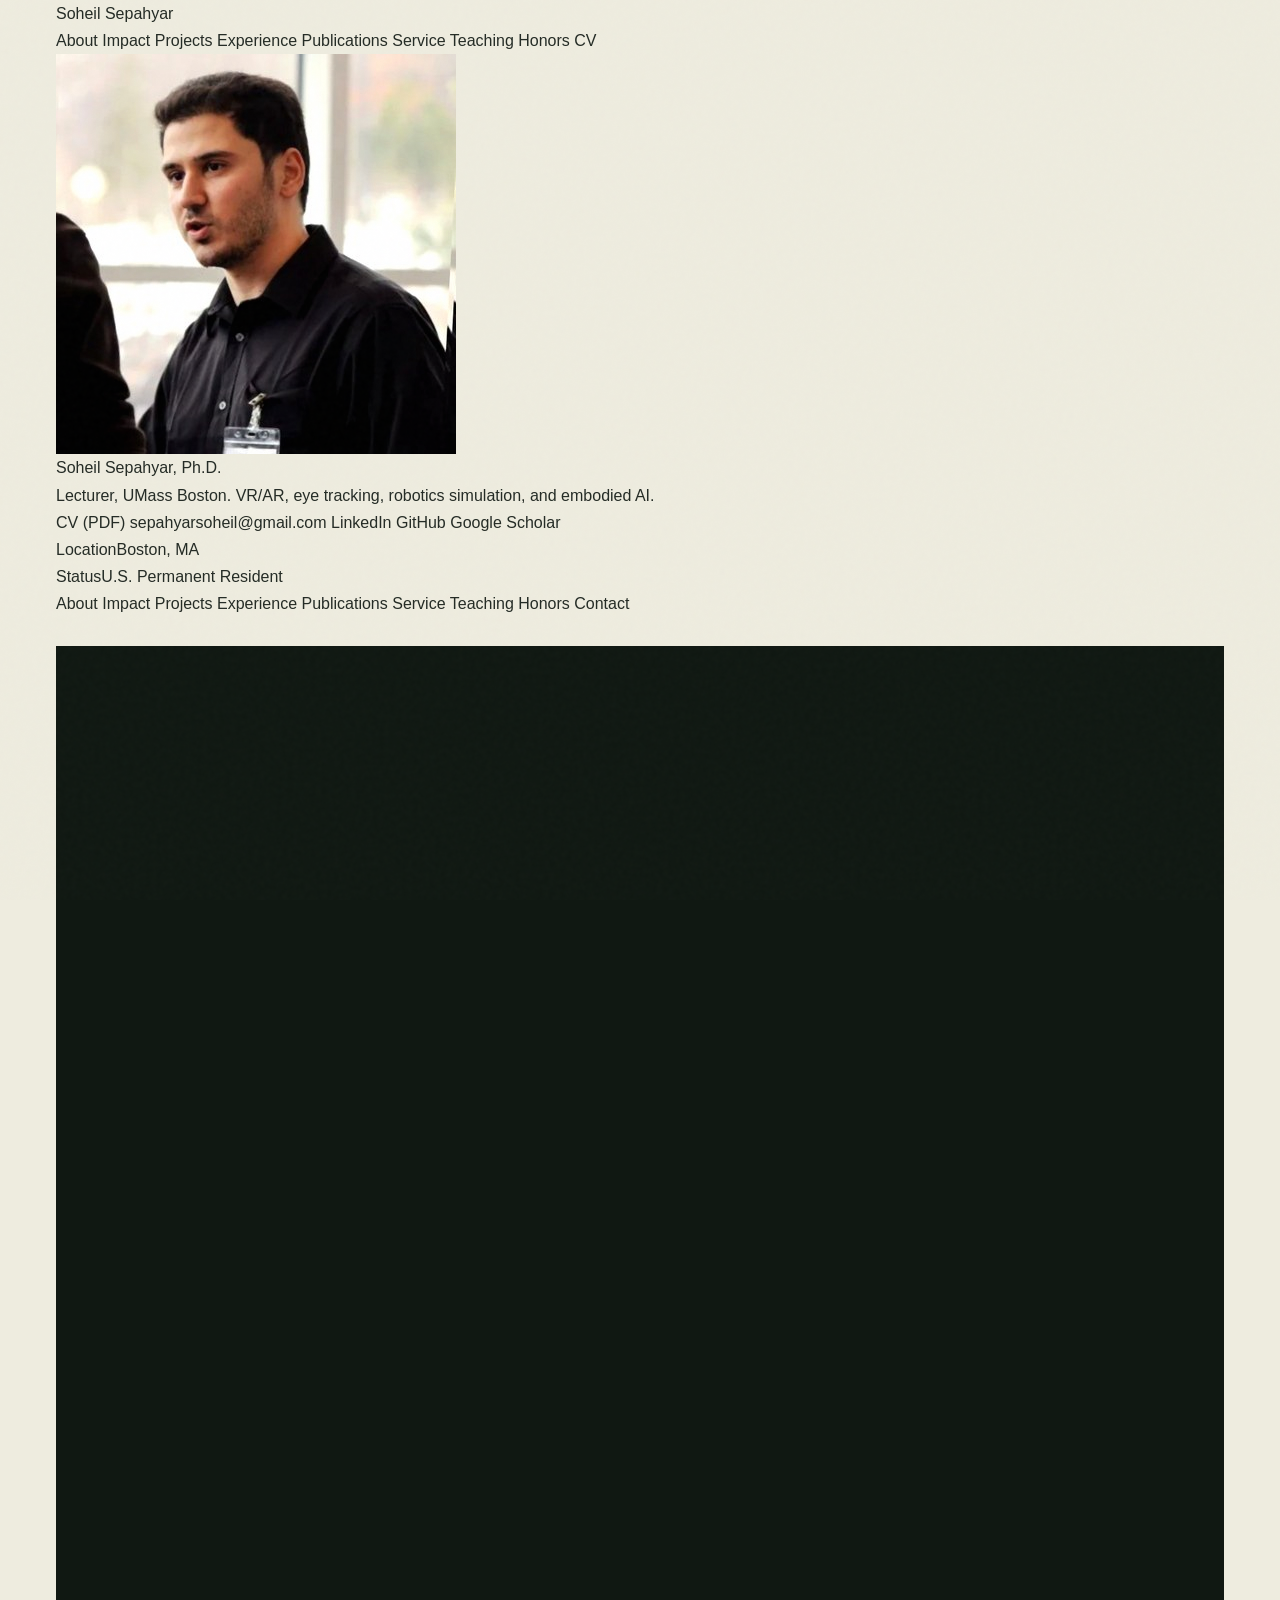
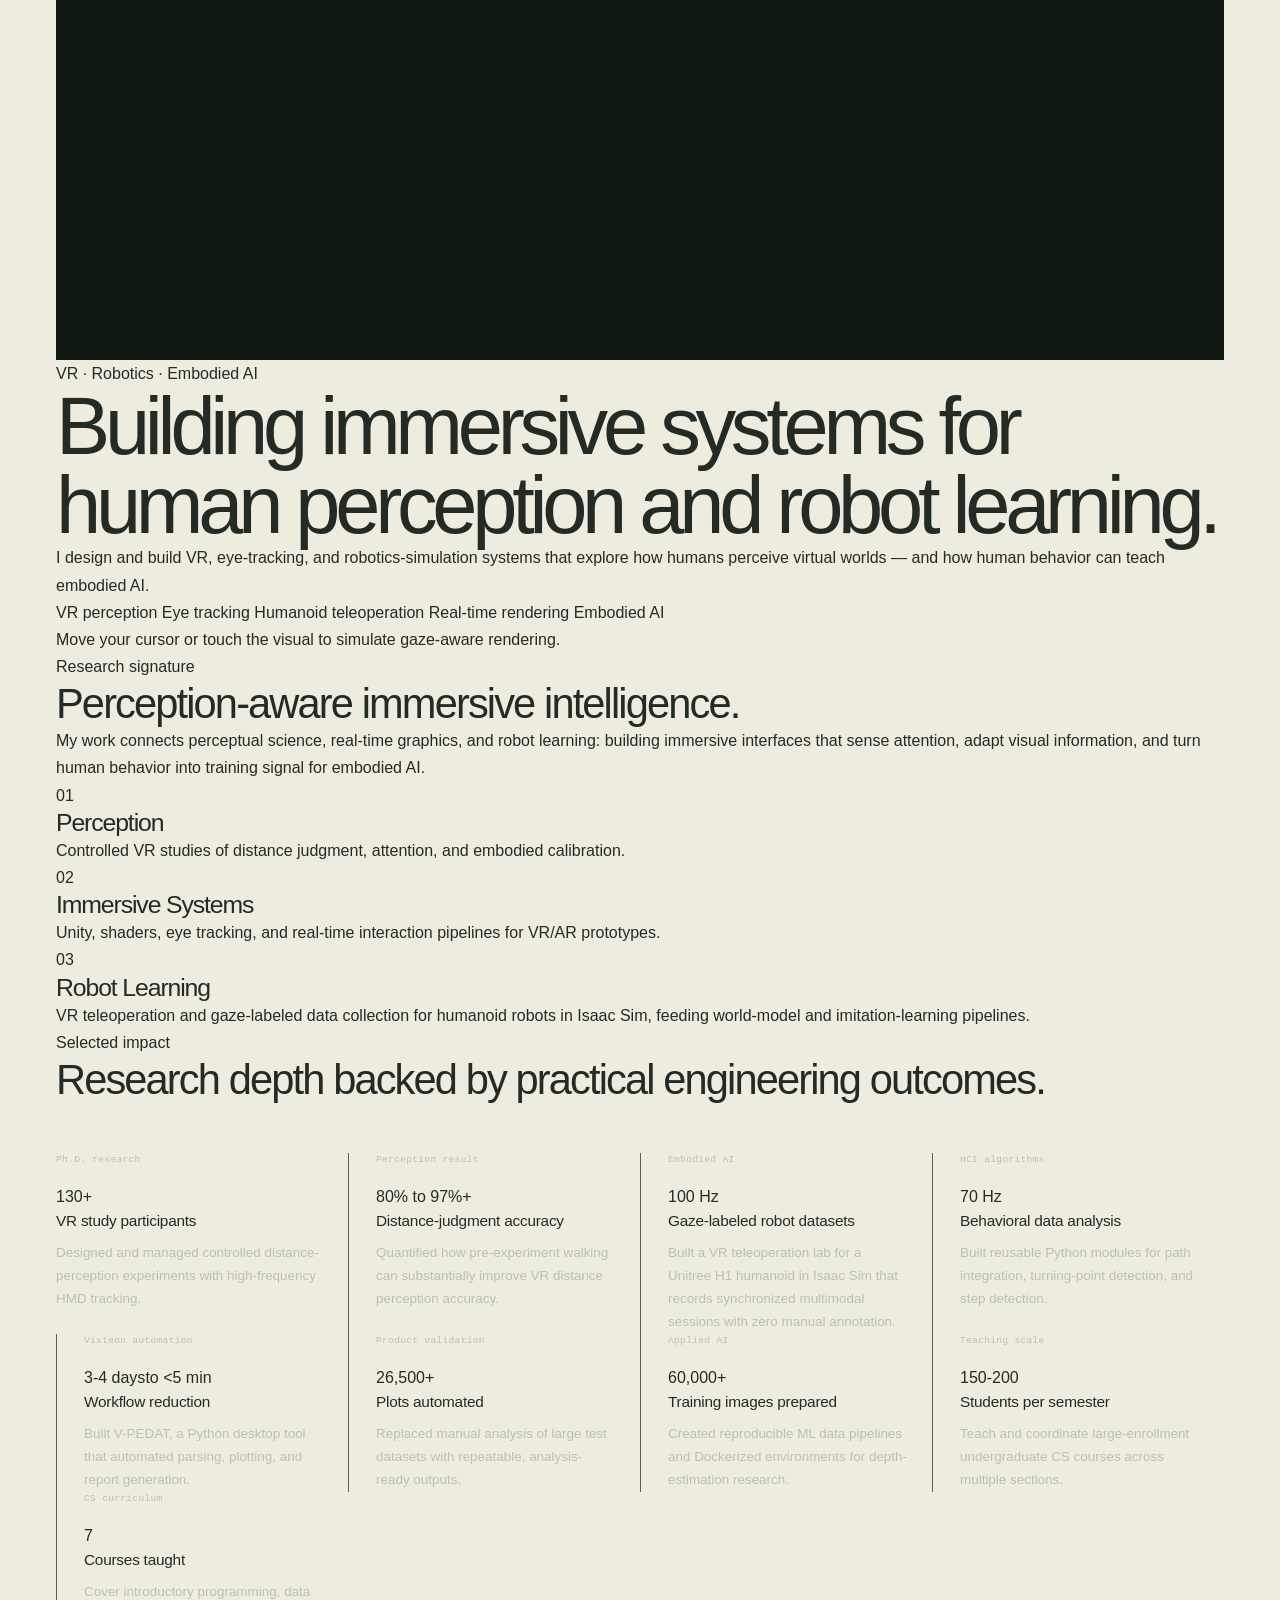
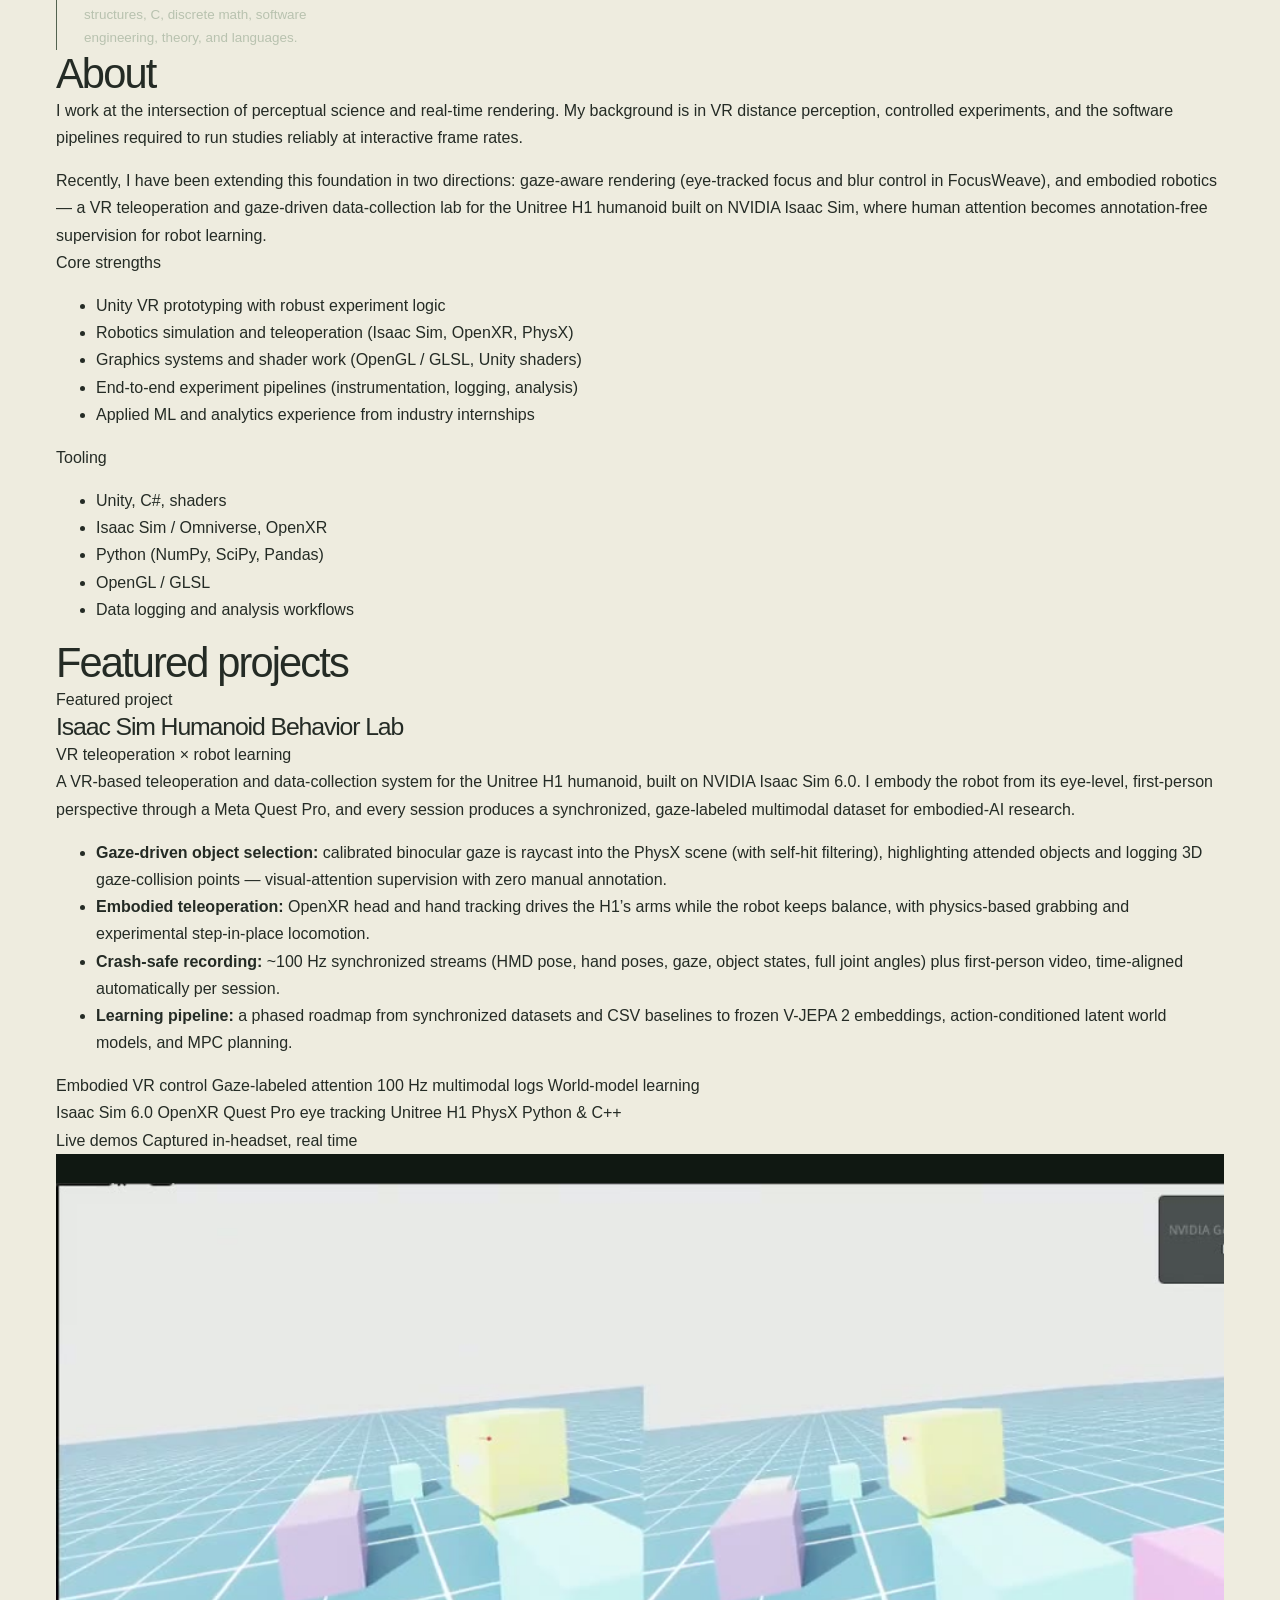
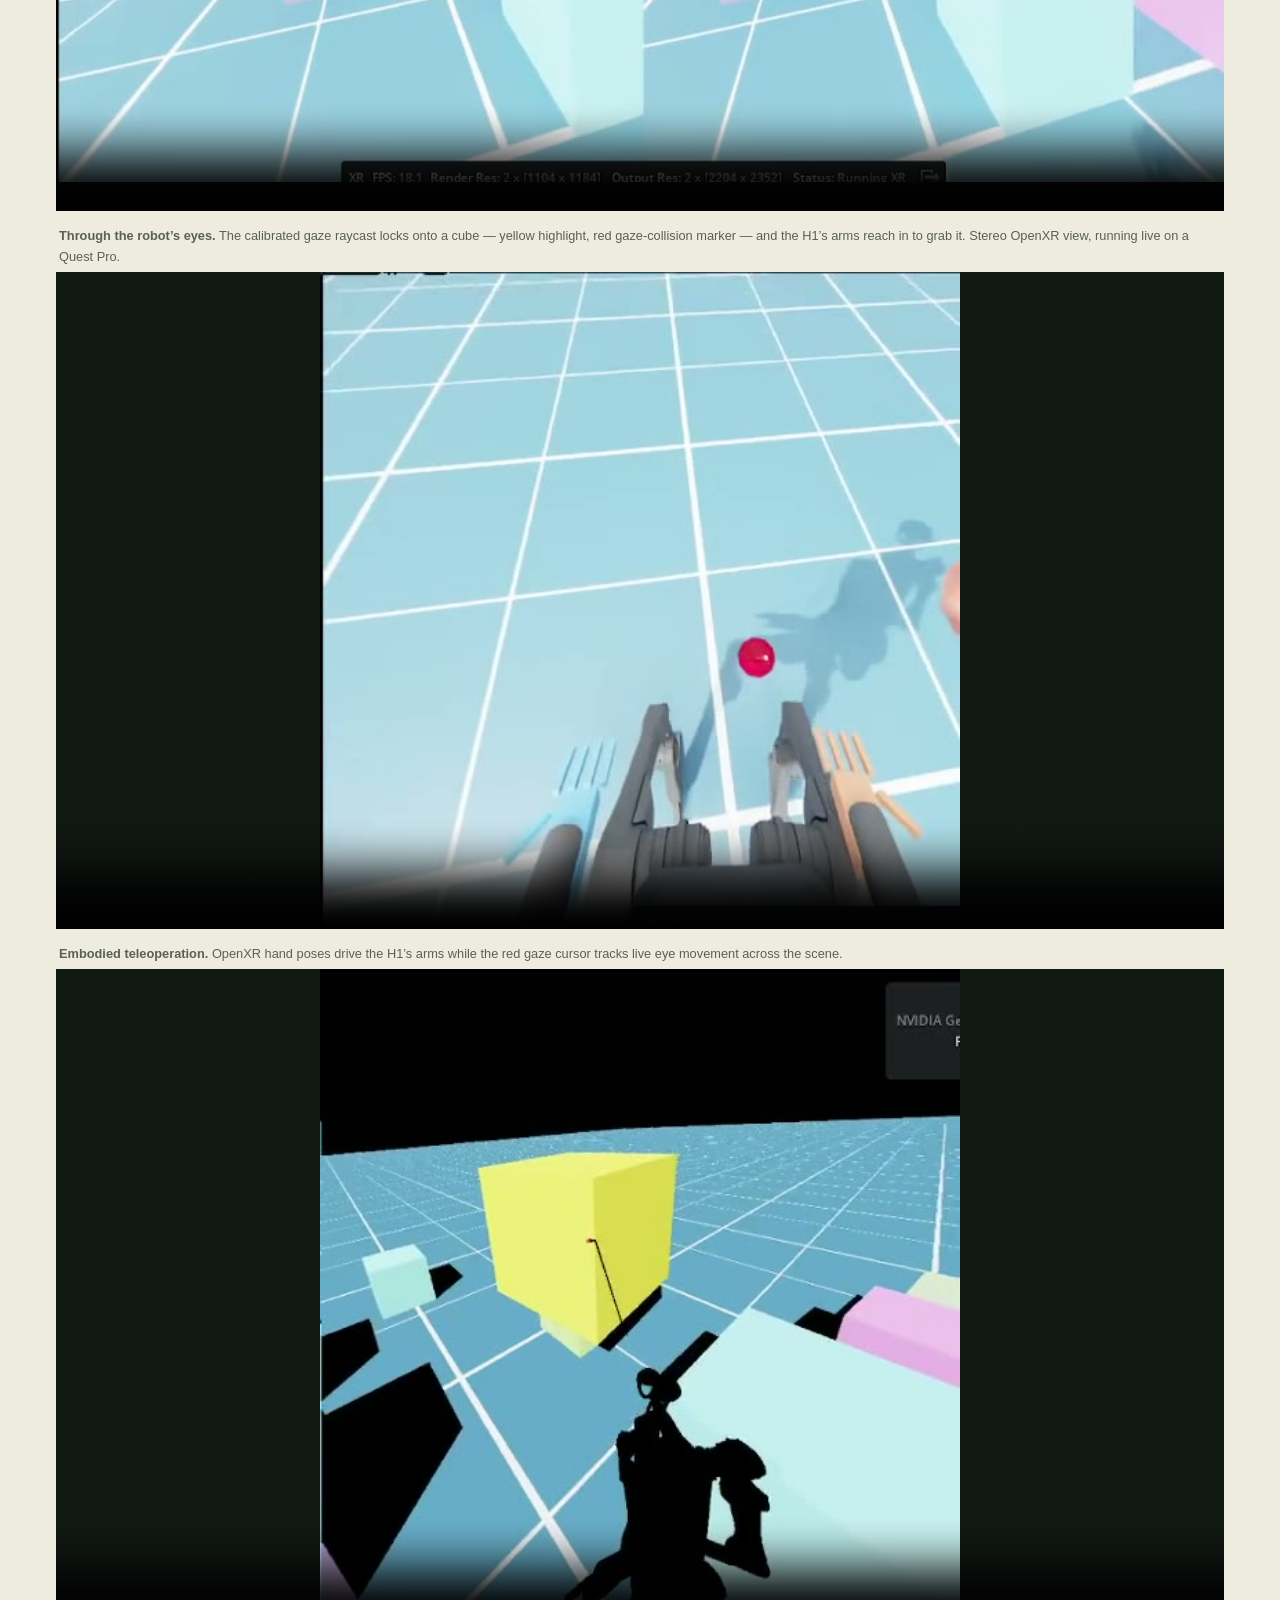
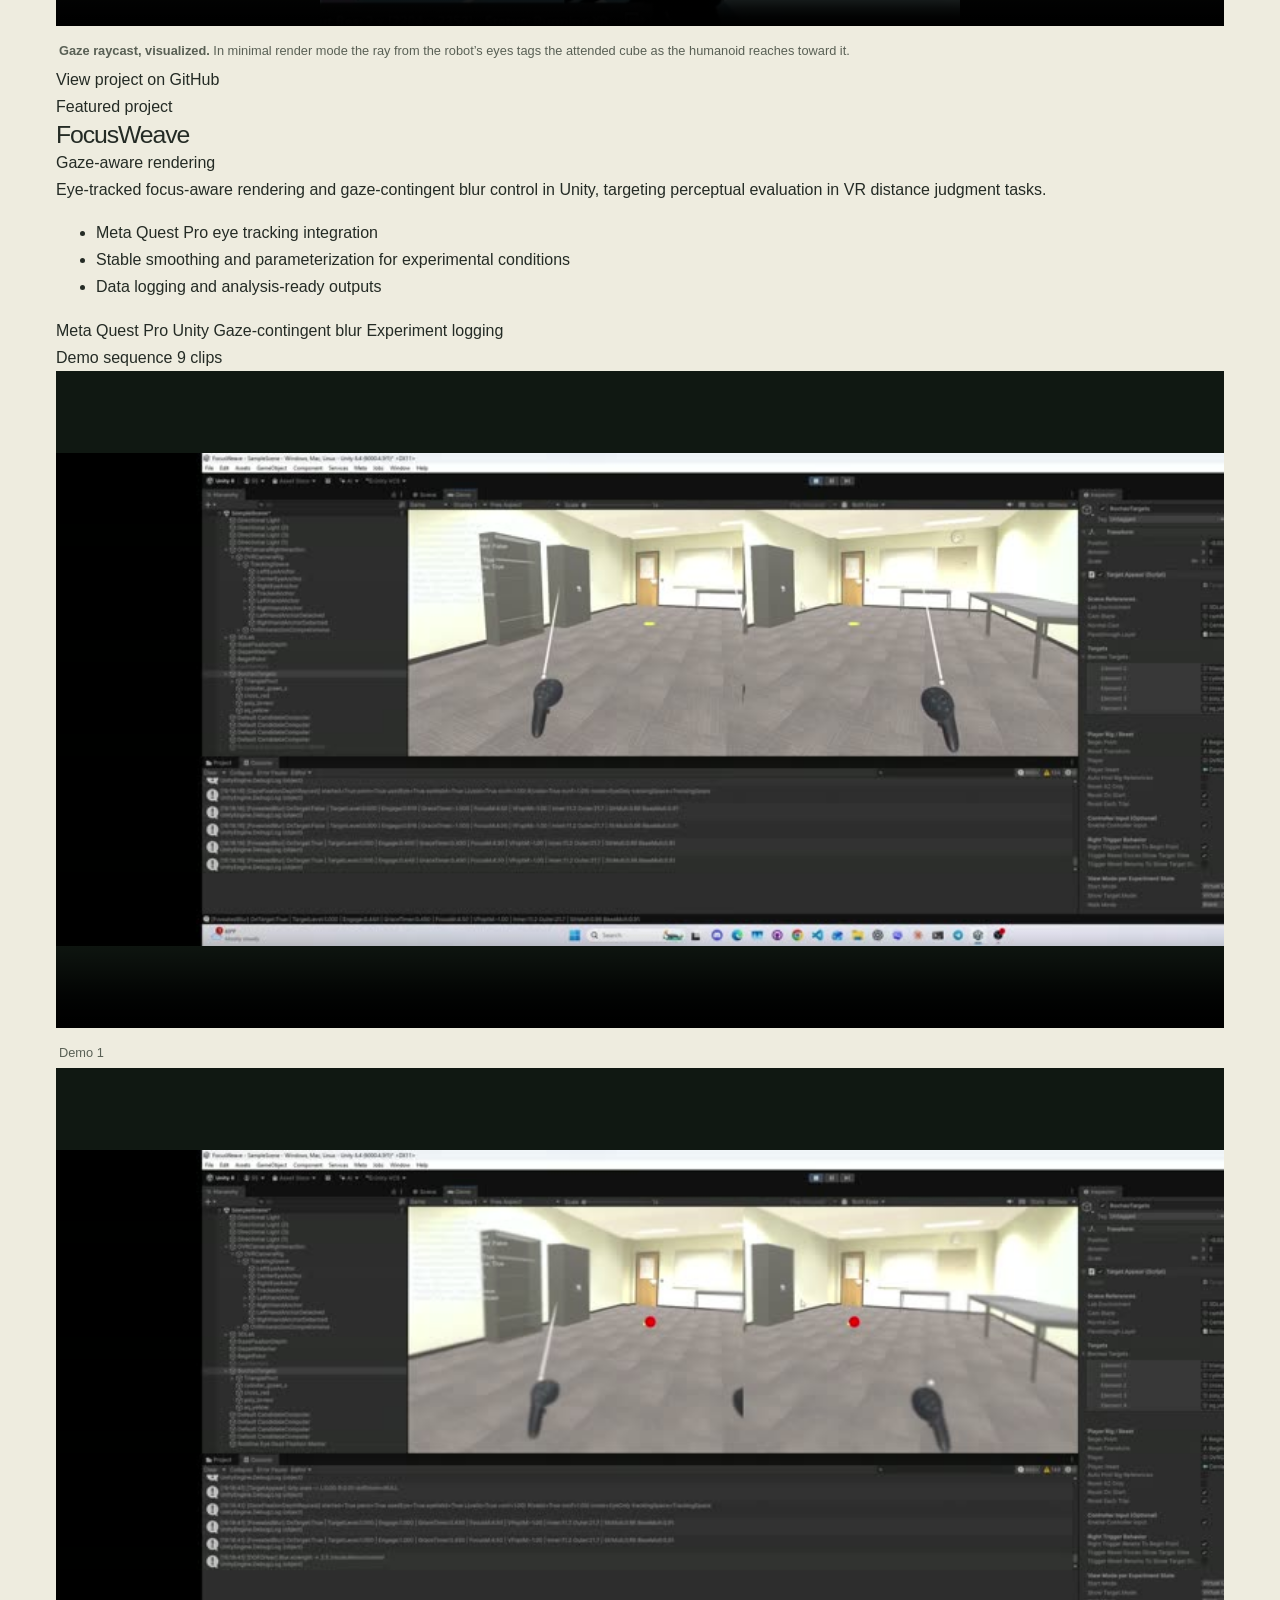
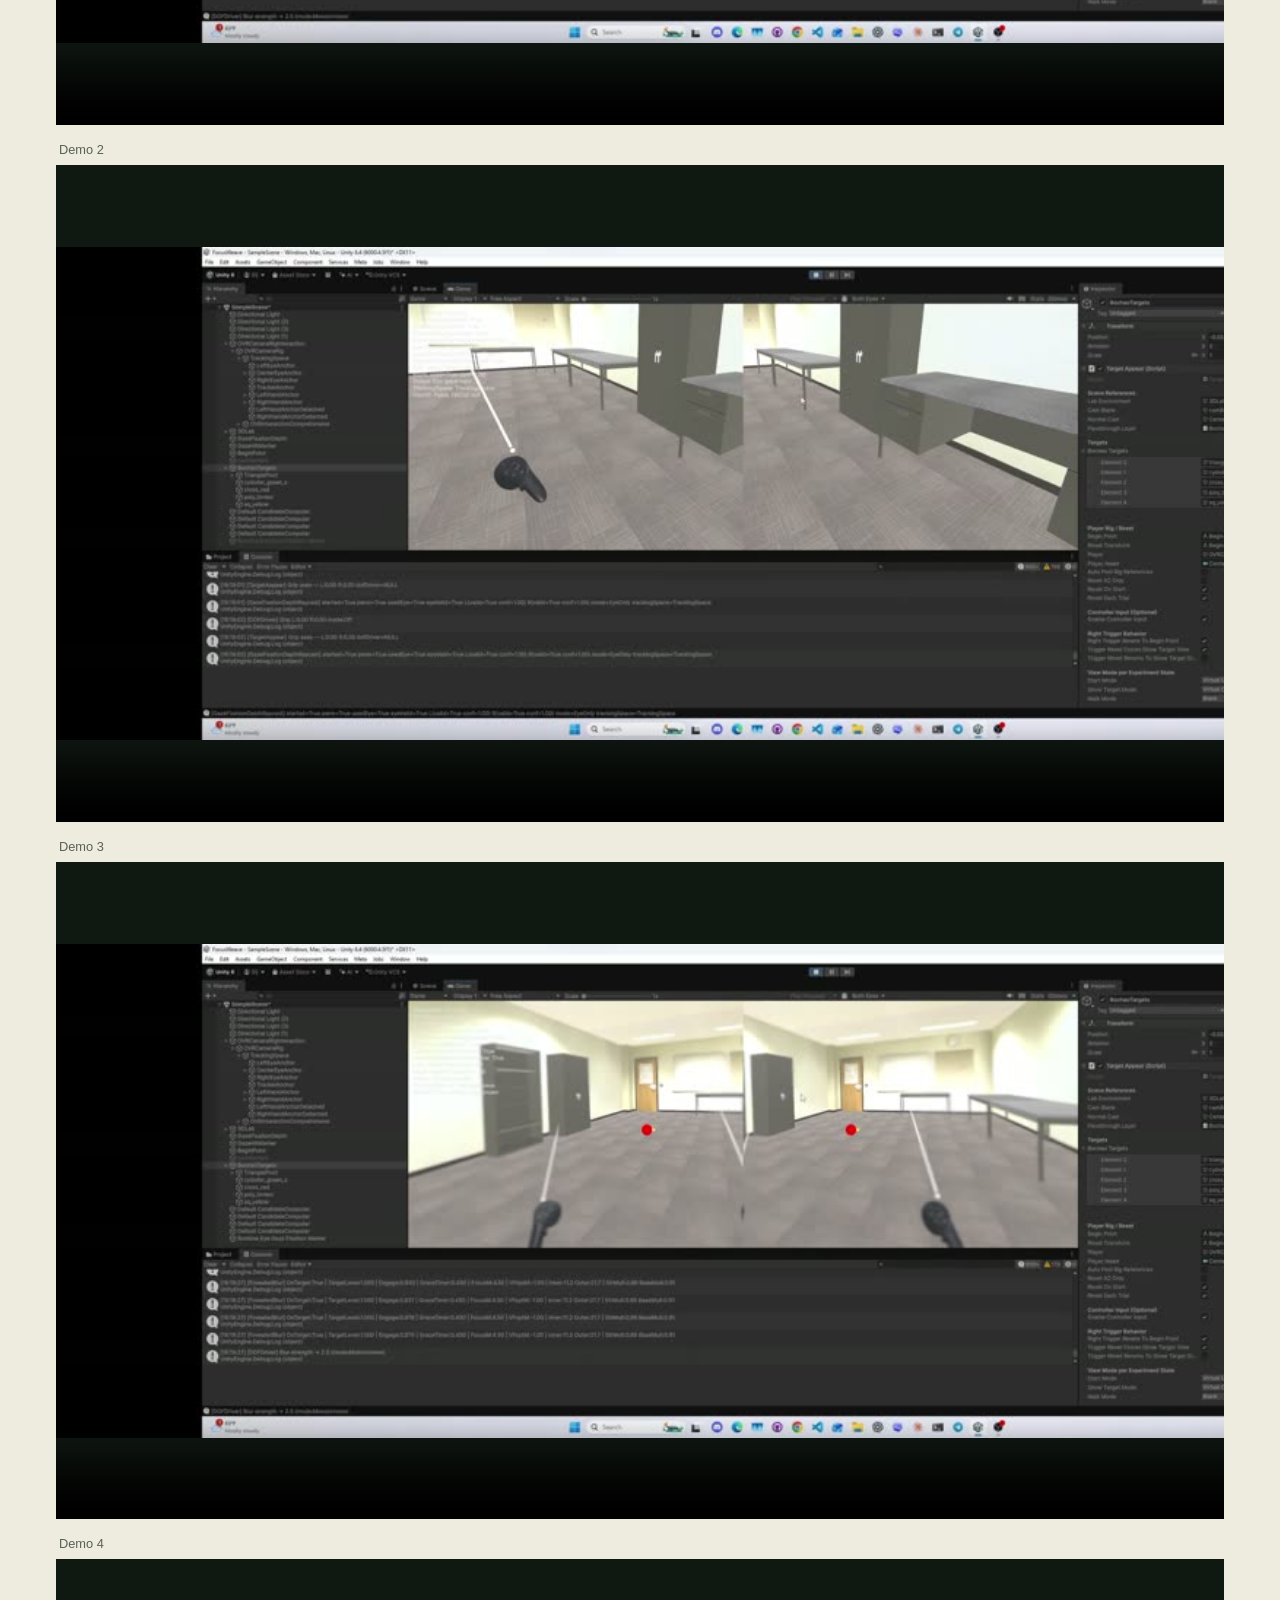
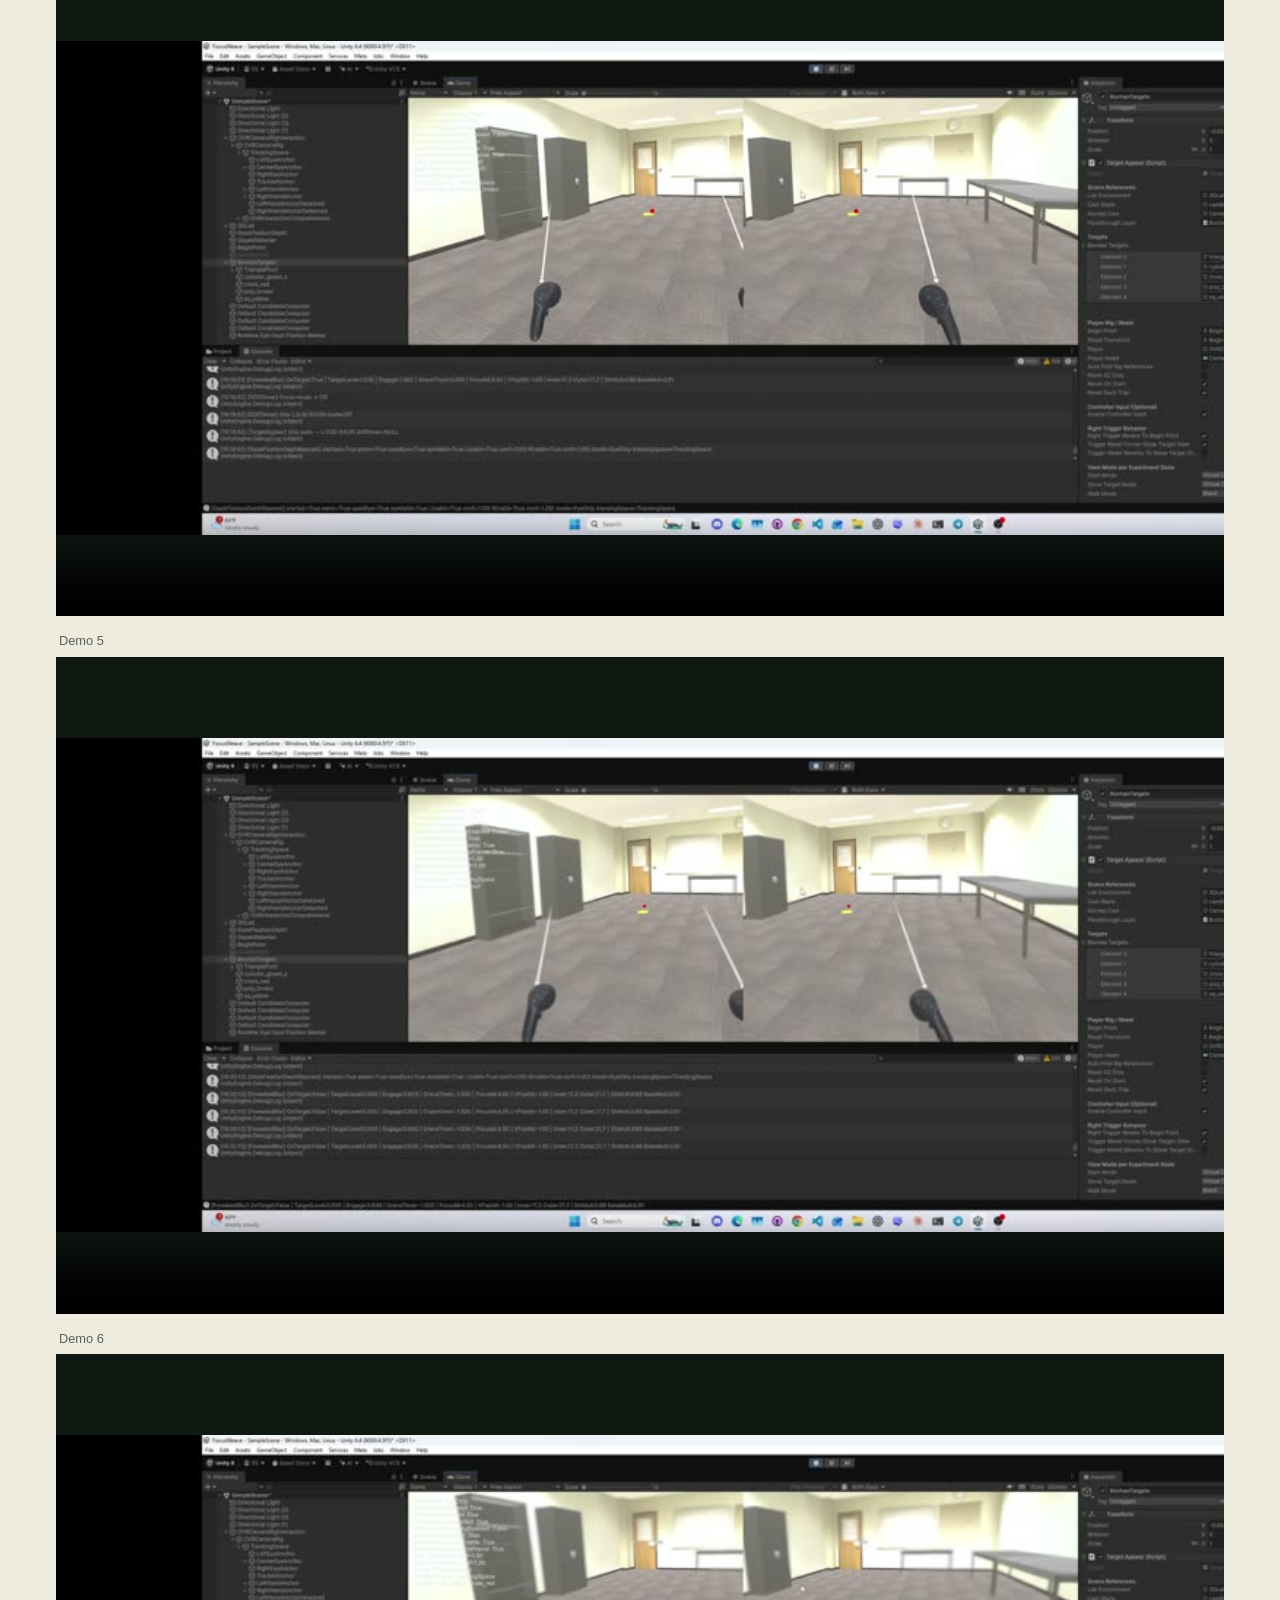
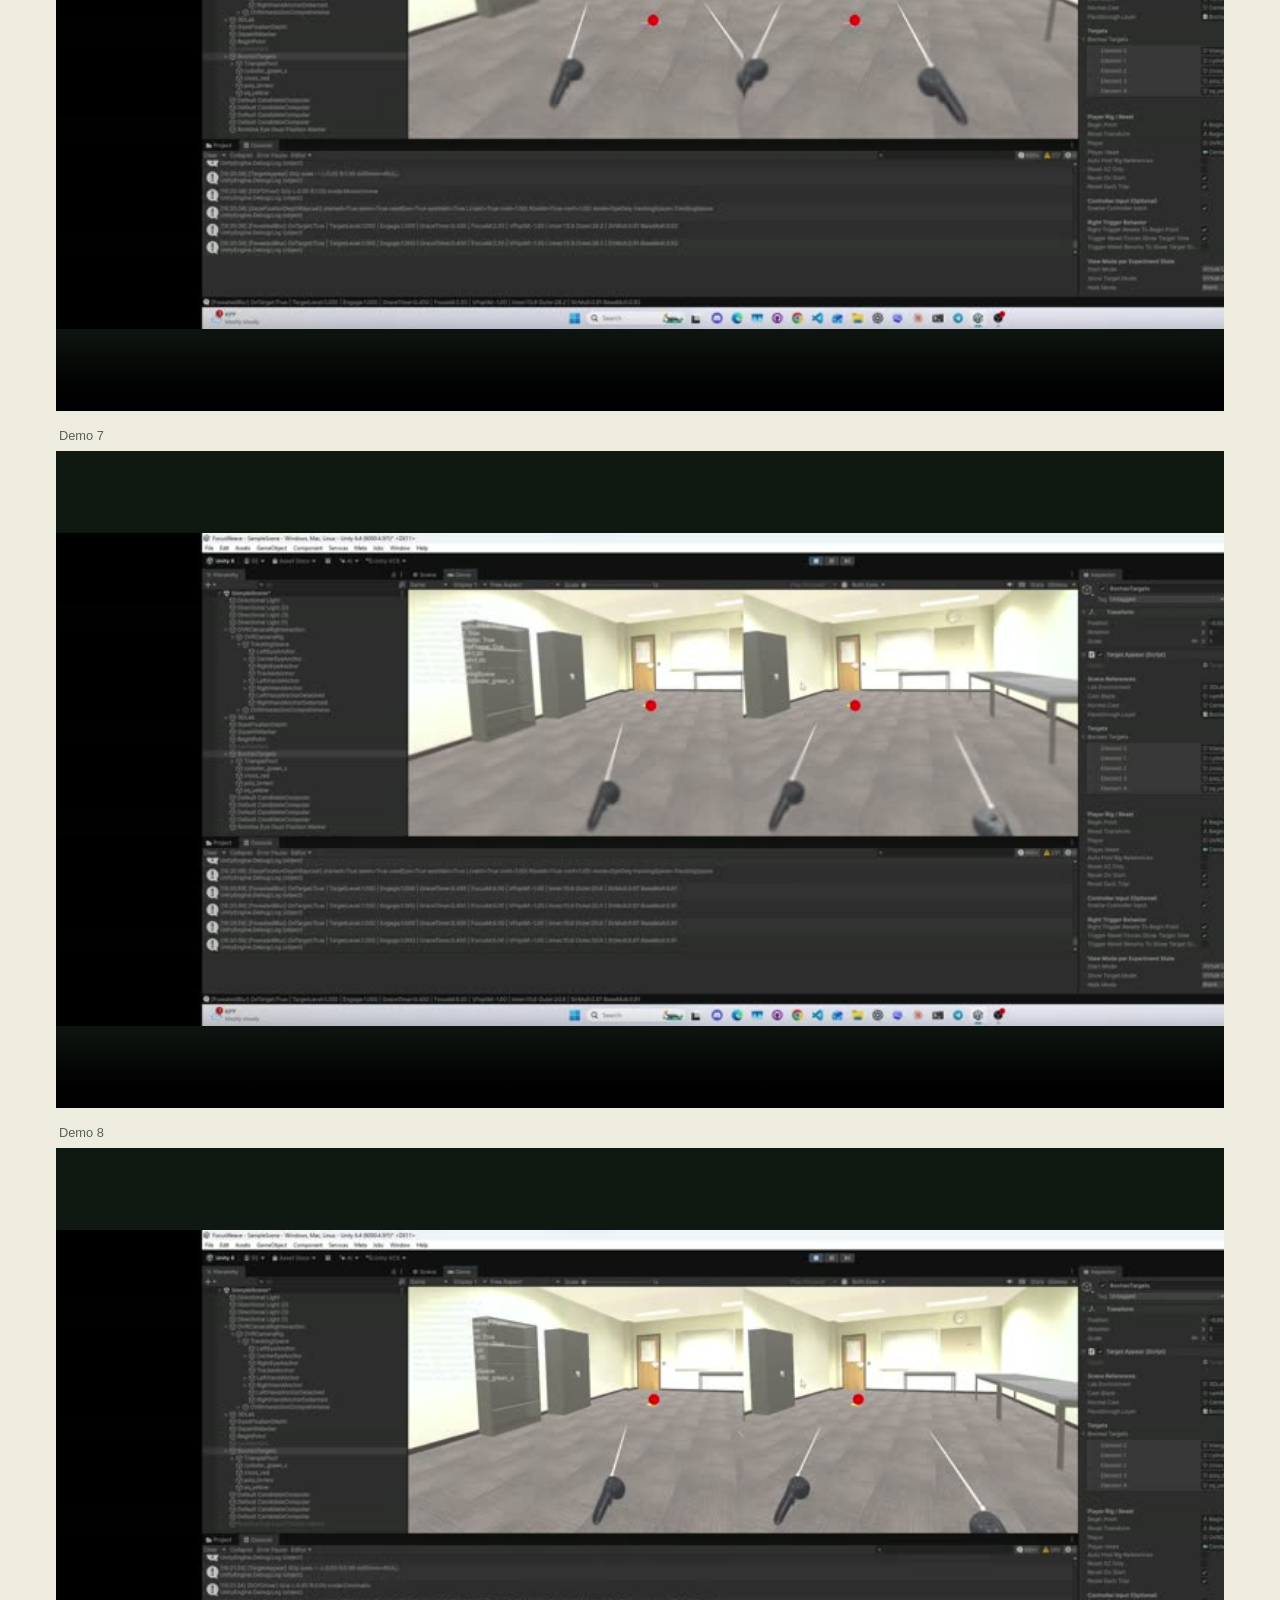
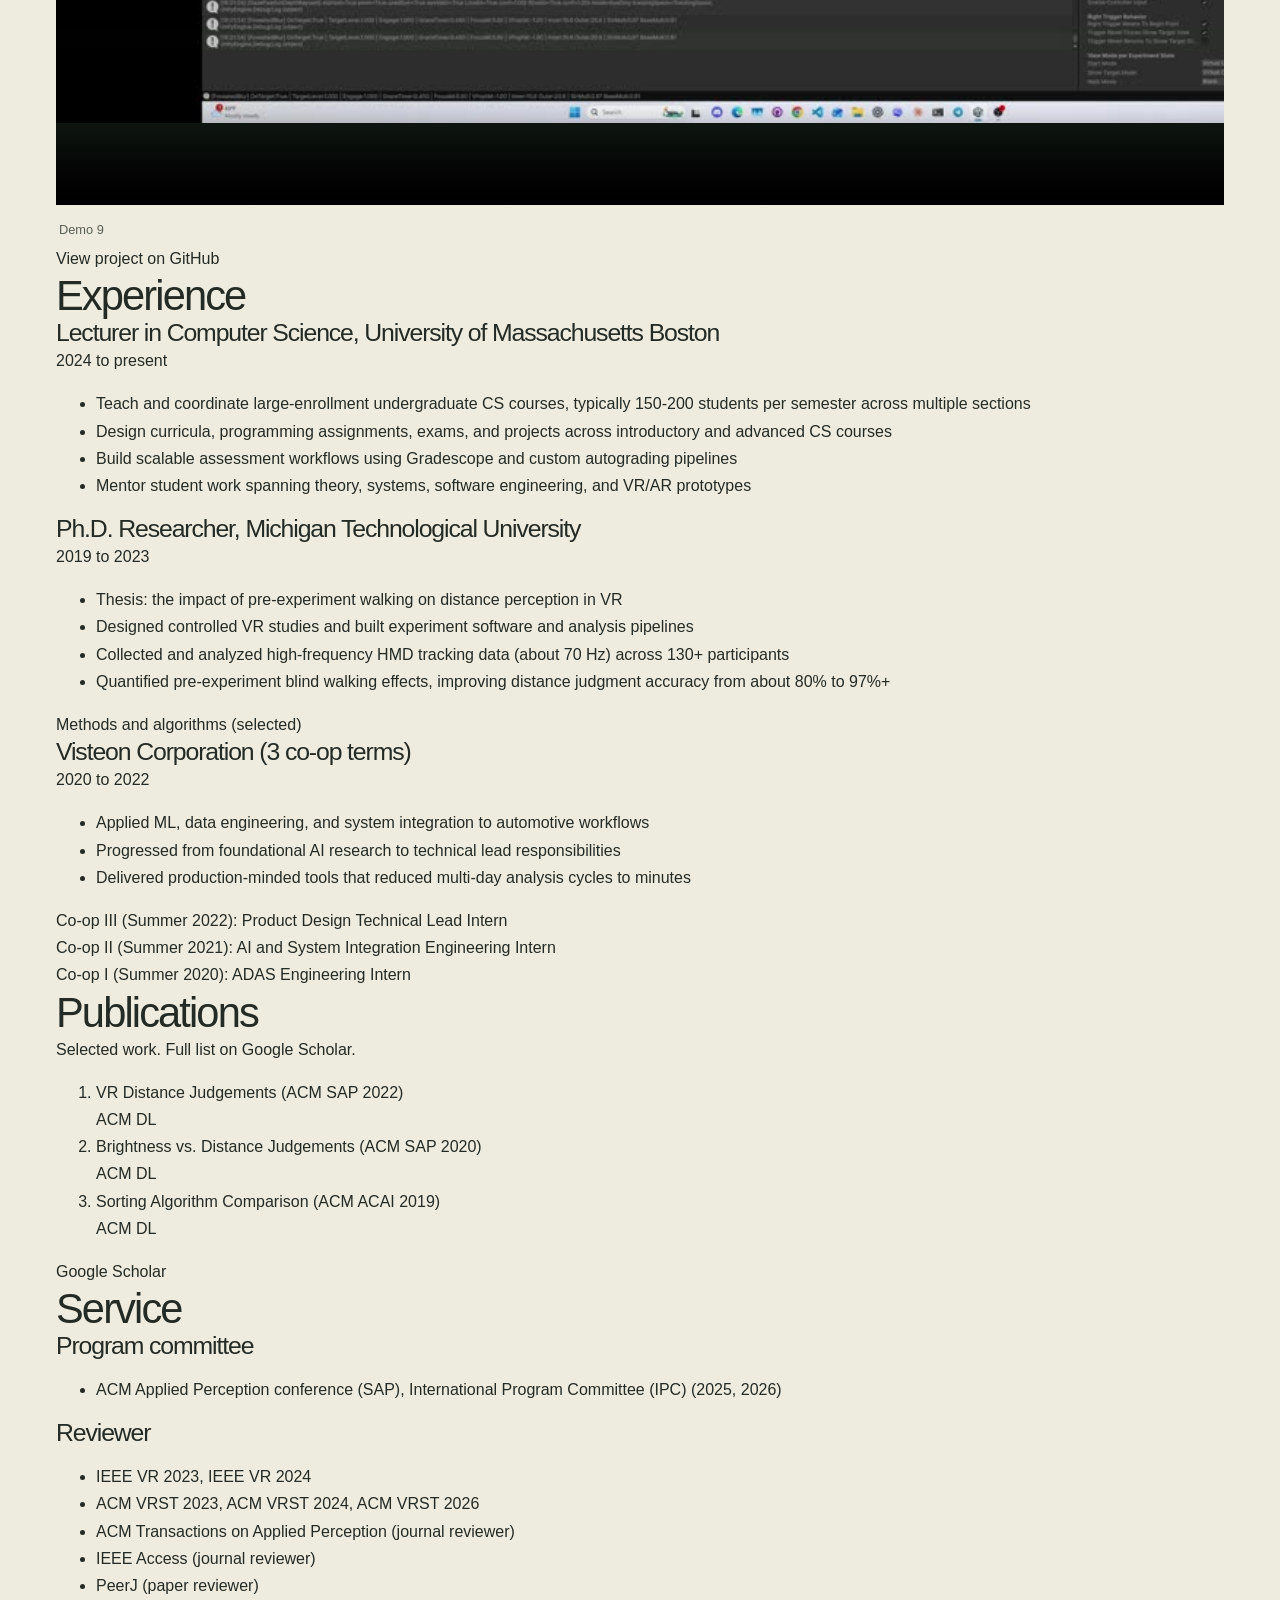
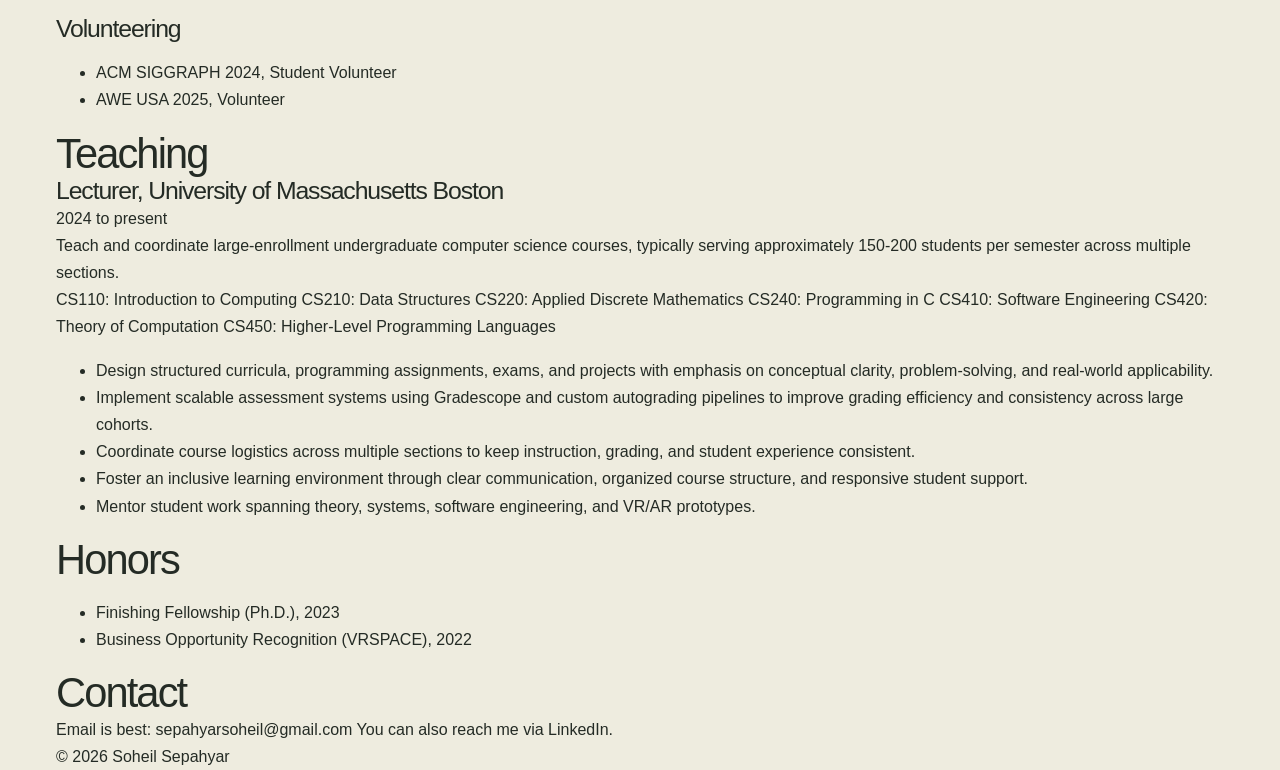
==== commit ee619423: "Update index.html" ====
--- a/index.html
+++ b/index.html
@@ -581,11 +581,12 @@
         <div class="item">
           <h3>Program committee</h3>
           <ul>
-            <li>ACM Symposium on Applied Perception (SAP) International Program Committee (IPC) (2025, 2026)</li>
+            <li>
+              ACM Applied Perception conference (SAP), International Program Committee (IPC)
+              (<a href="https://sap.acm.org/2025/pages/organization/" target="_blank" rel="noopener">2025</a>,
+              <a href="https://sap.acm.org/2026/organization/" target="_blank" rel="noopener">2026</a>)
+            </li>
           </ul>
-          <p class="muted">
-            <a href="https://sap.acm.org/2025/" target="_blank" rel="noopener">SAP 2025</a>
-          </p>
         </div>
 
         <div class="item">
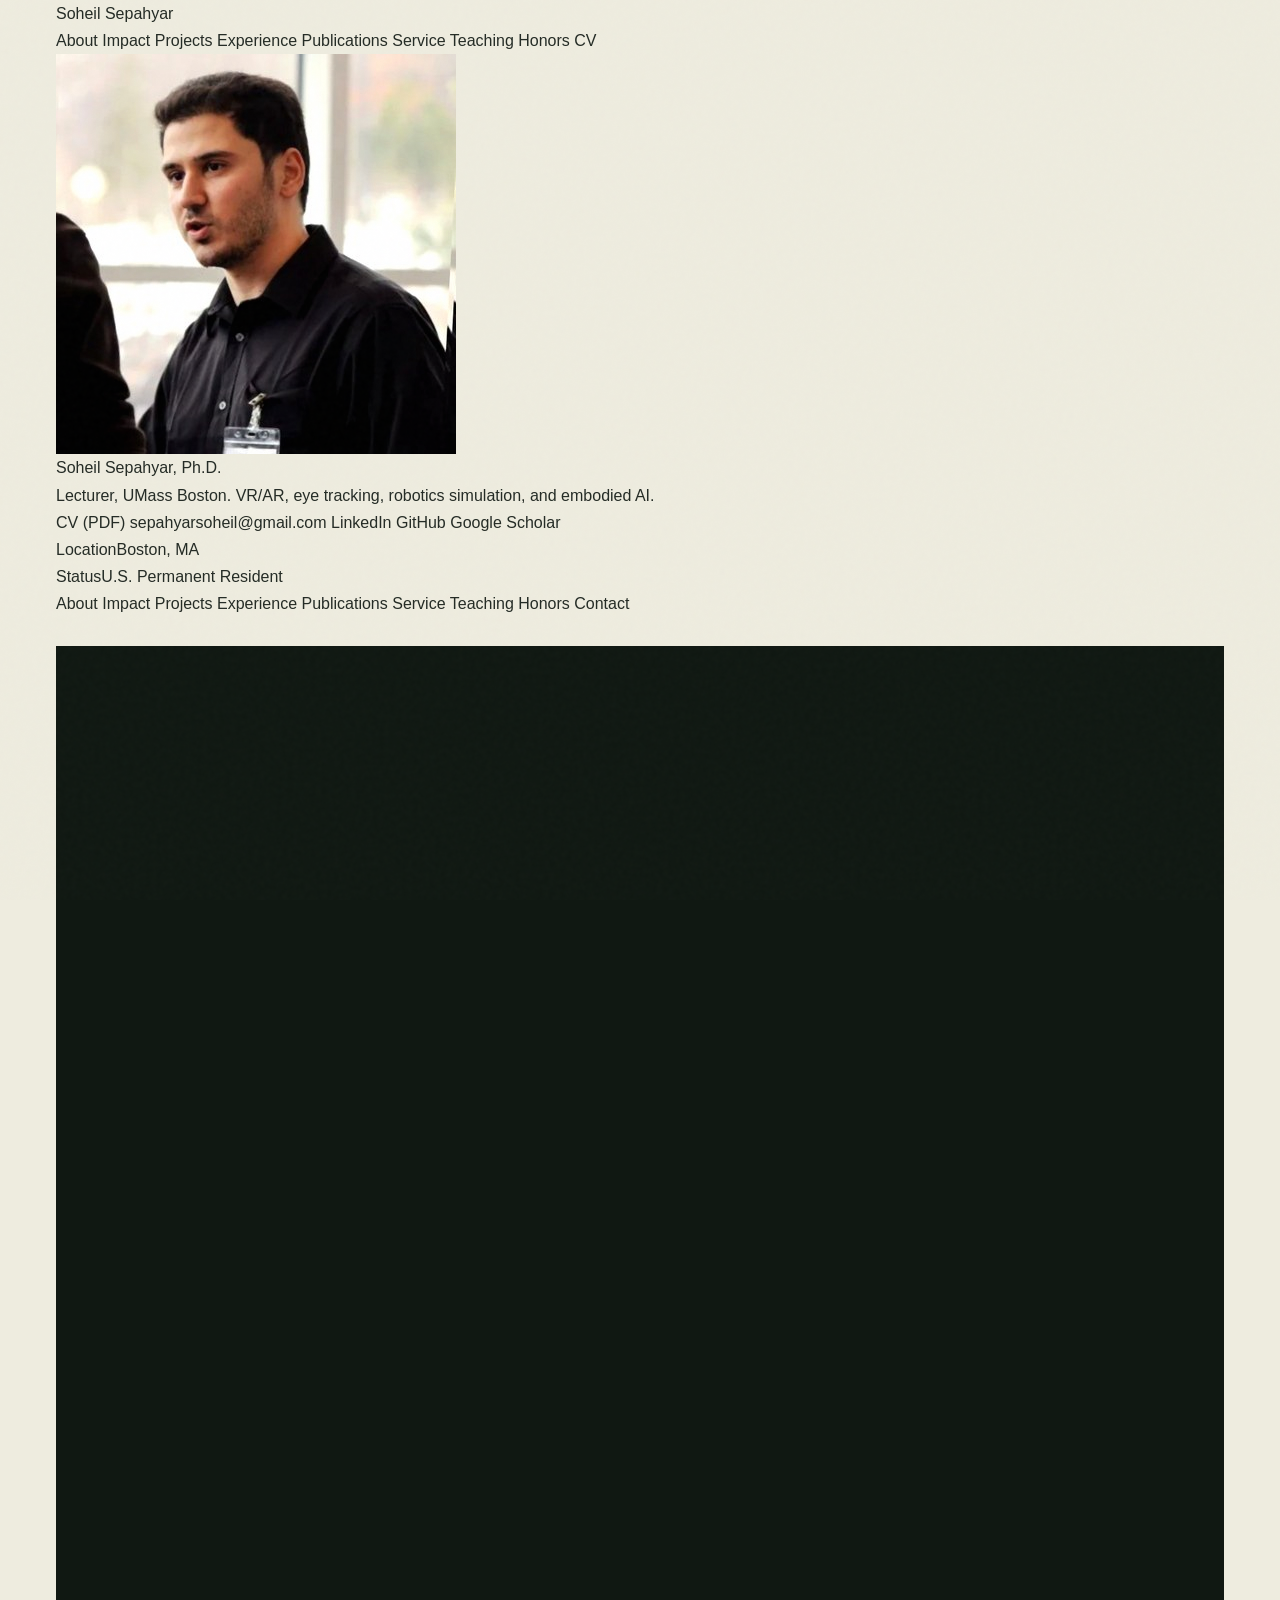
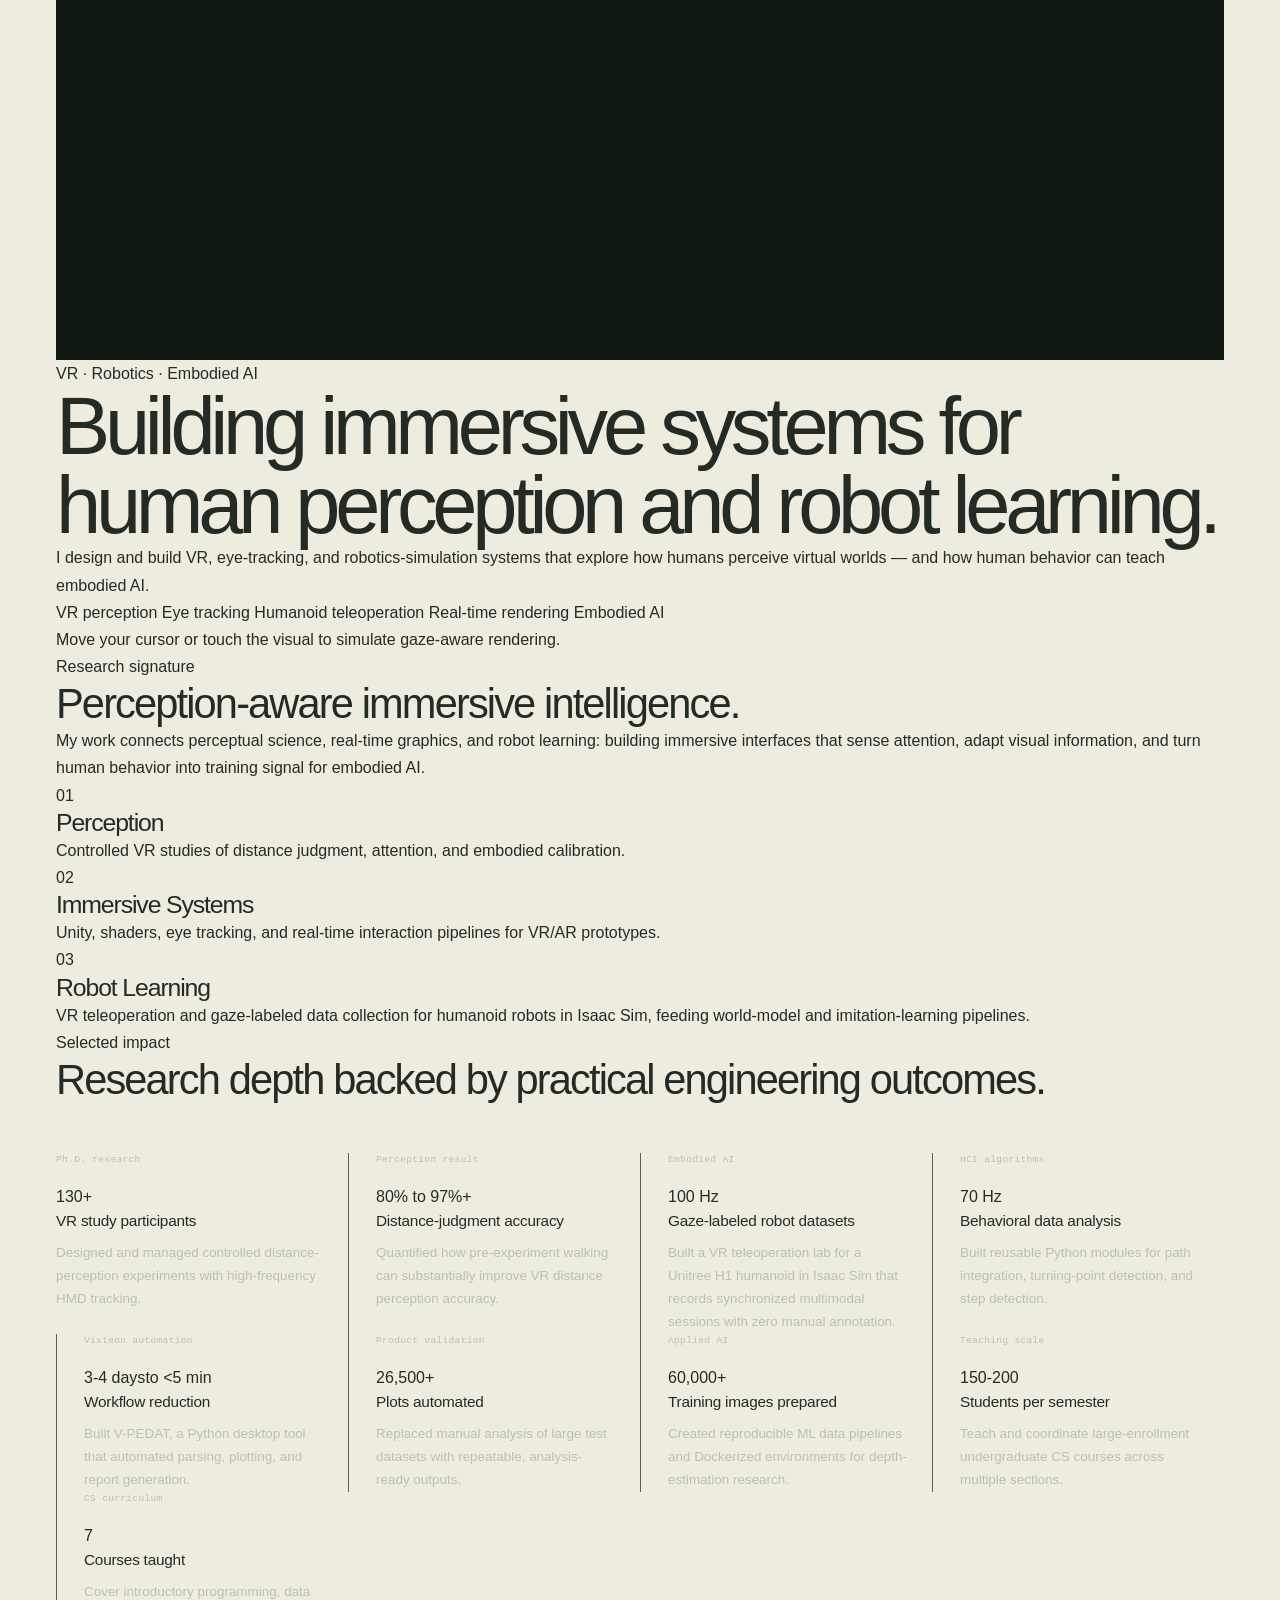
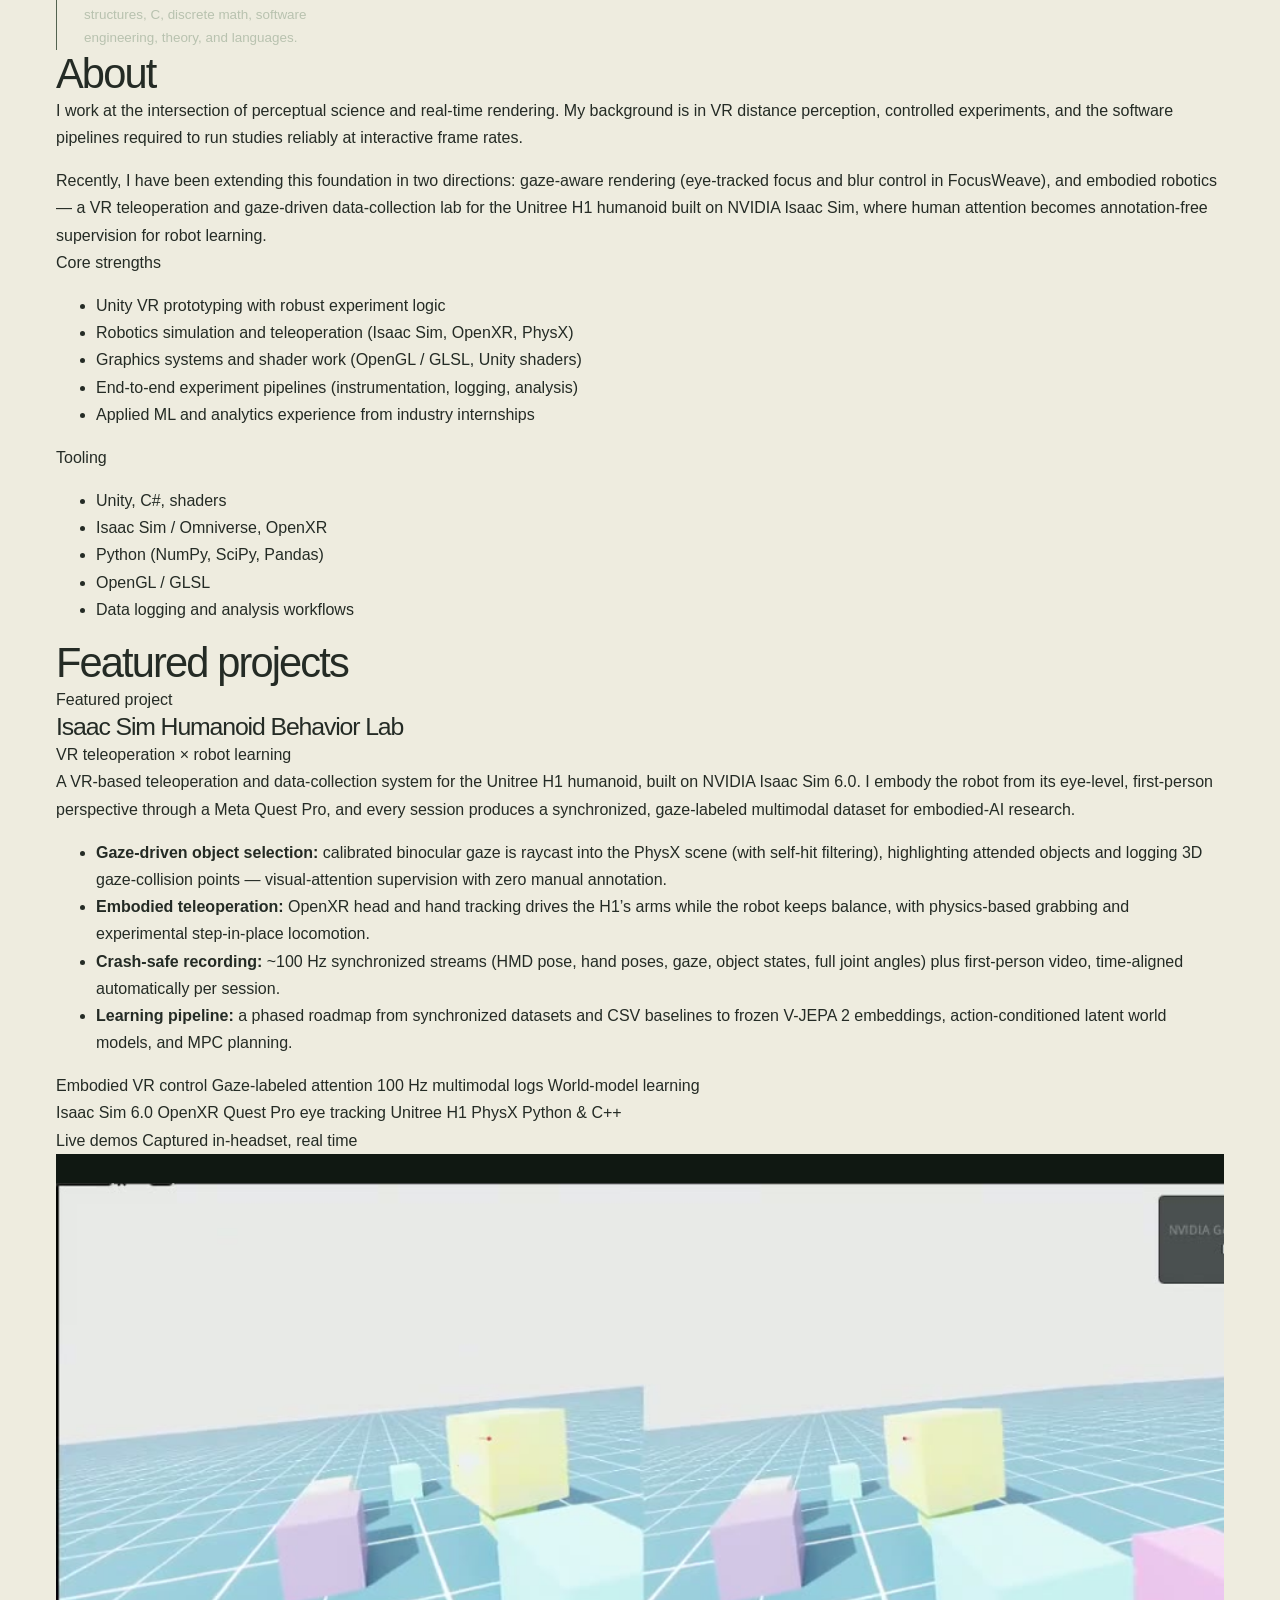
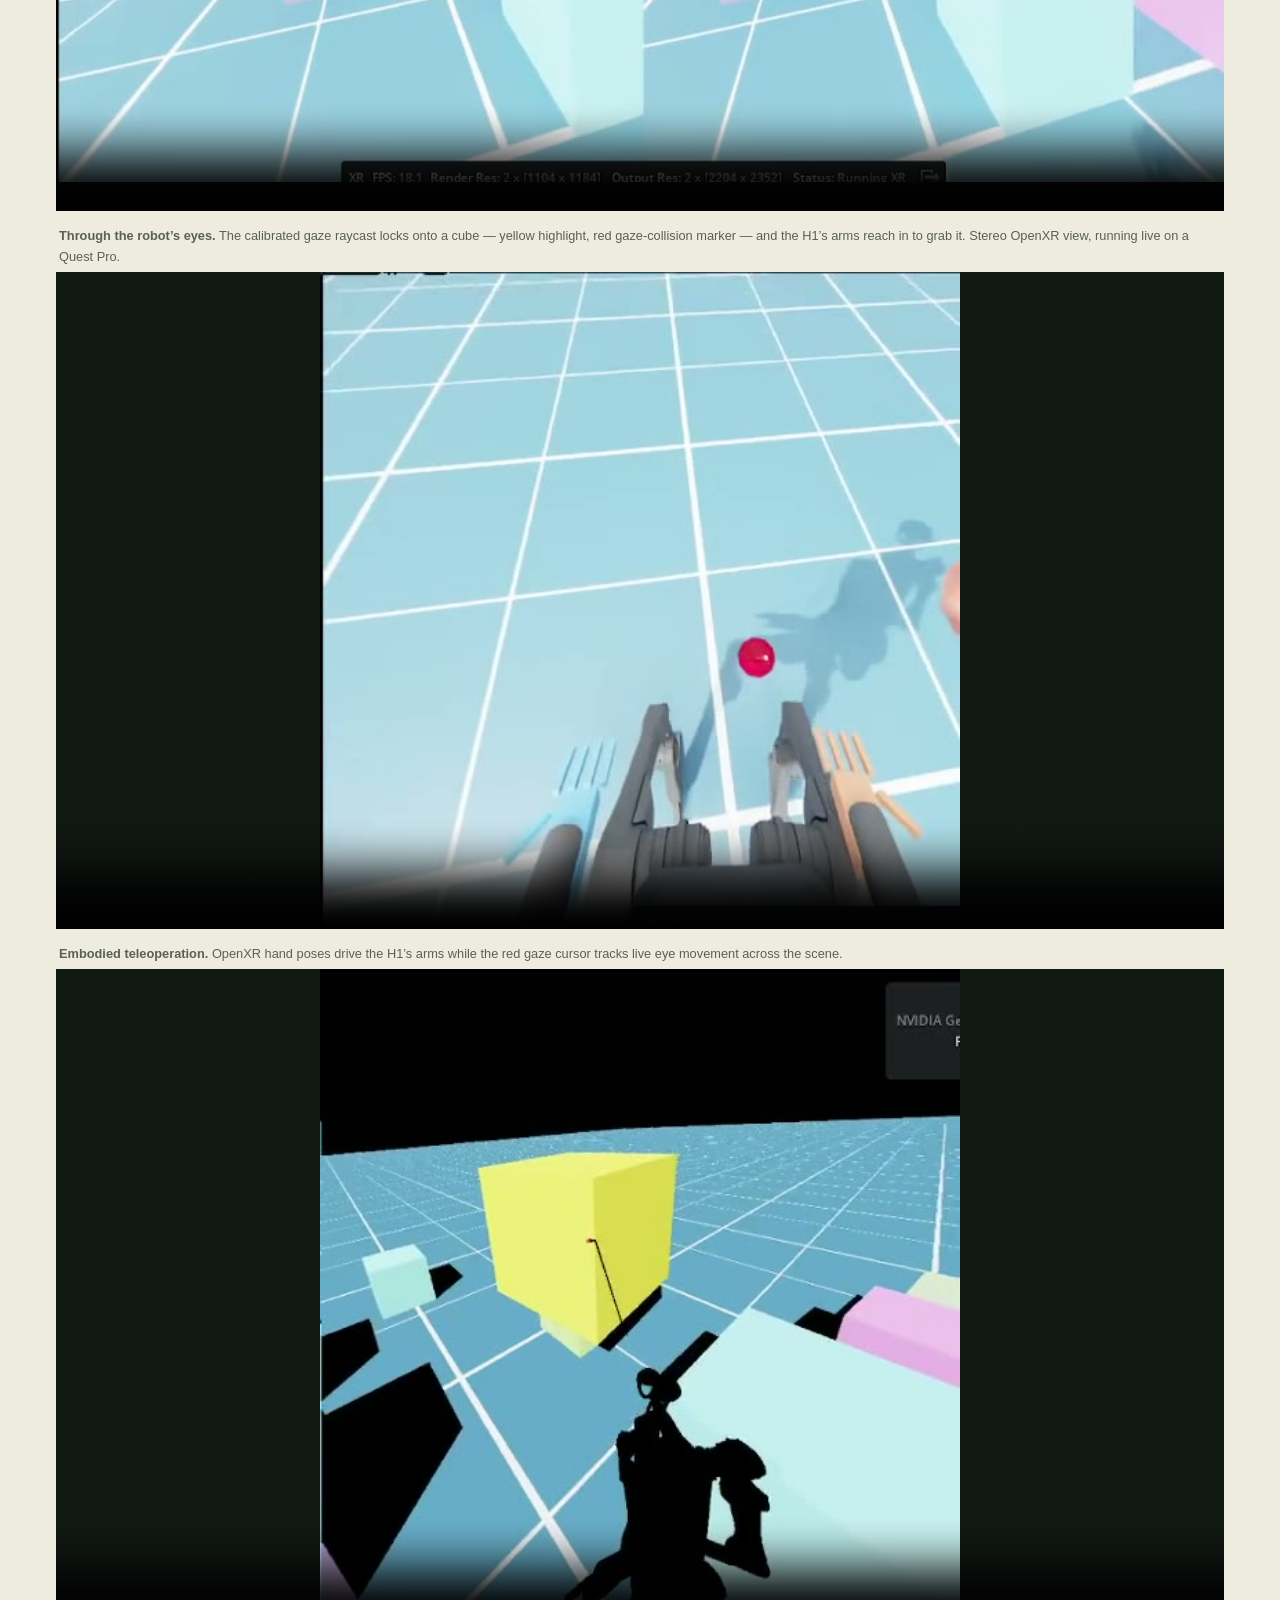
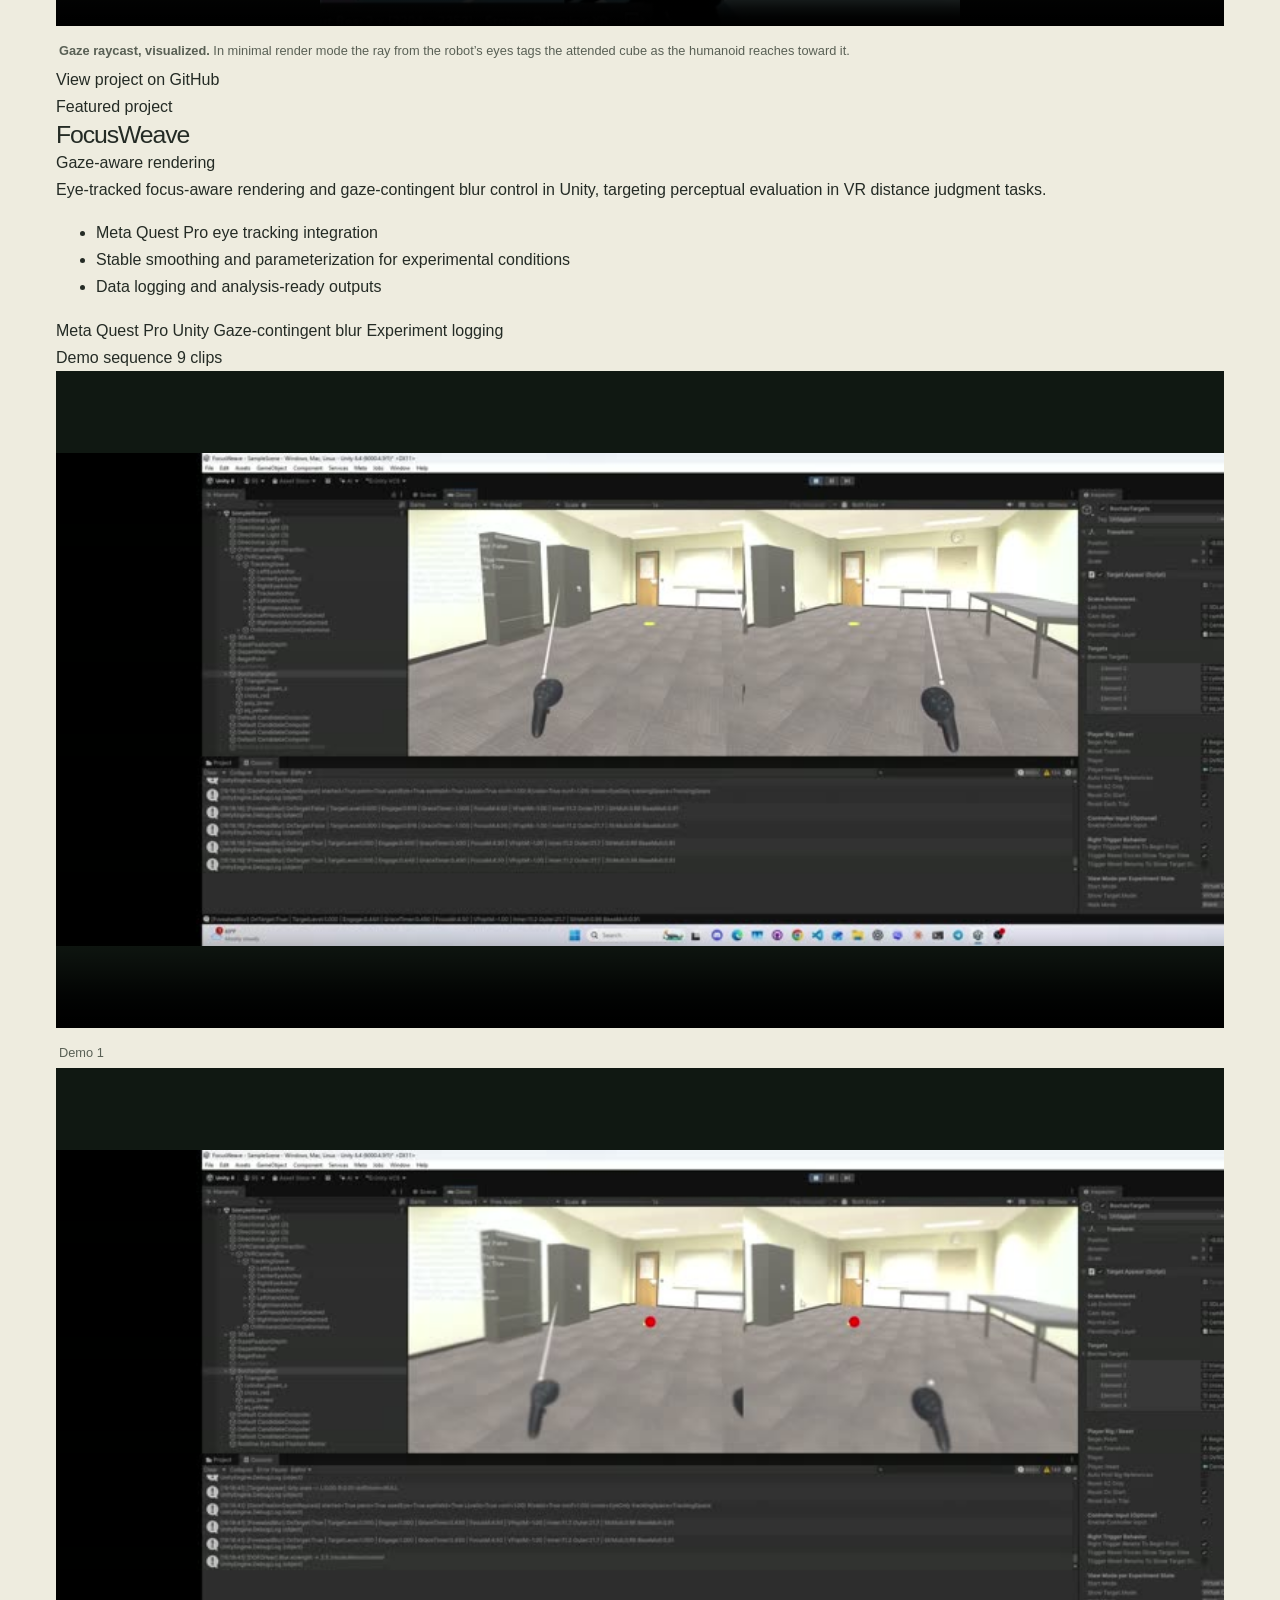
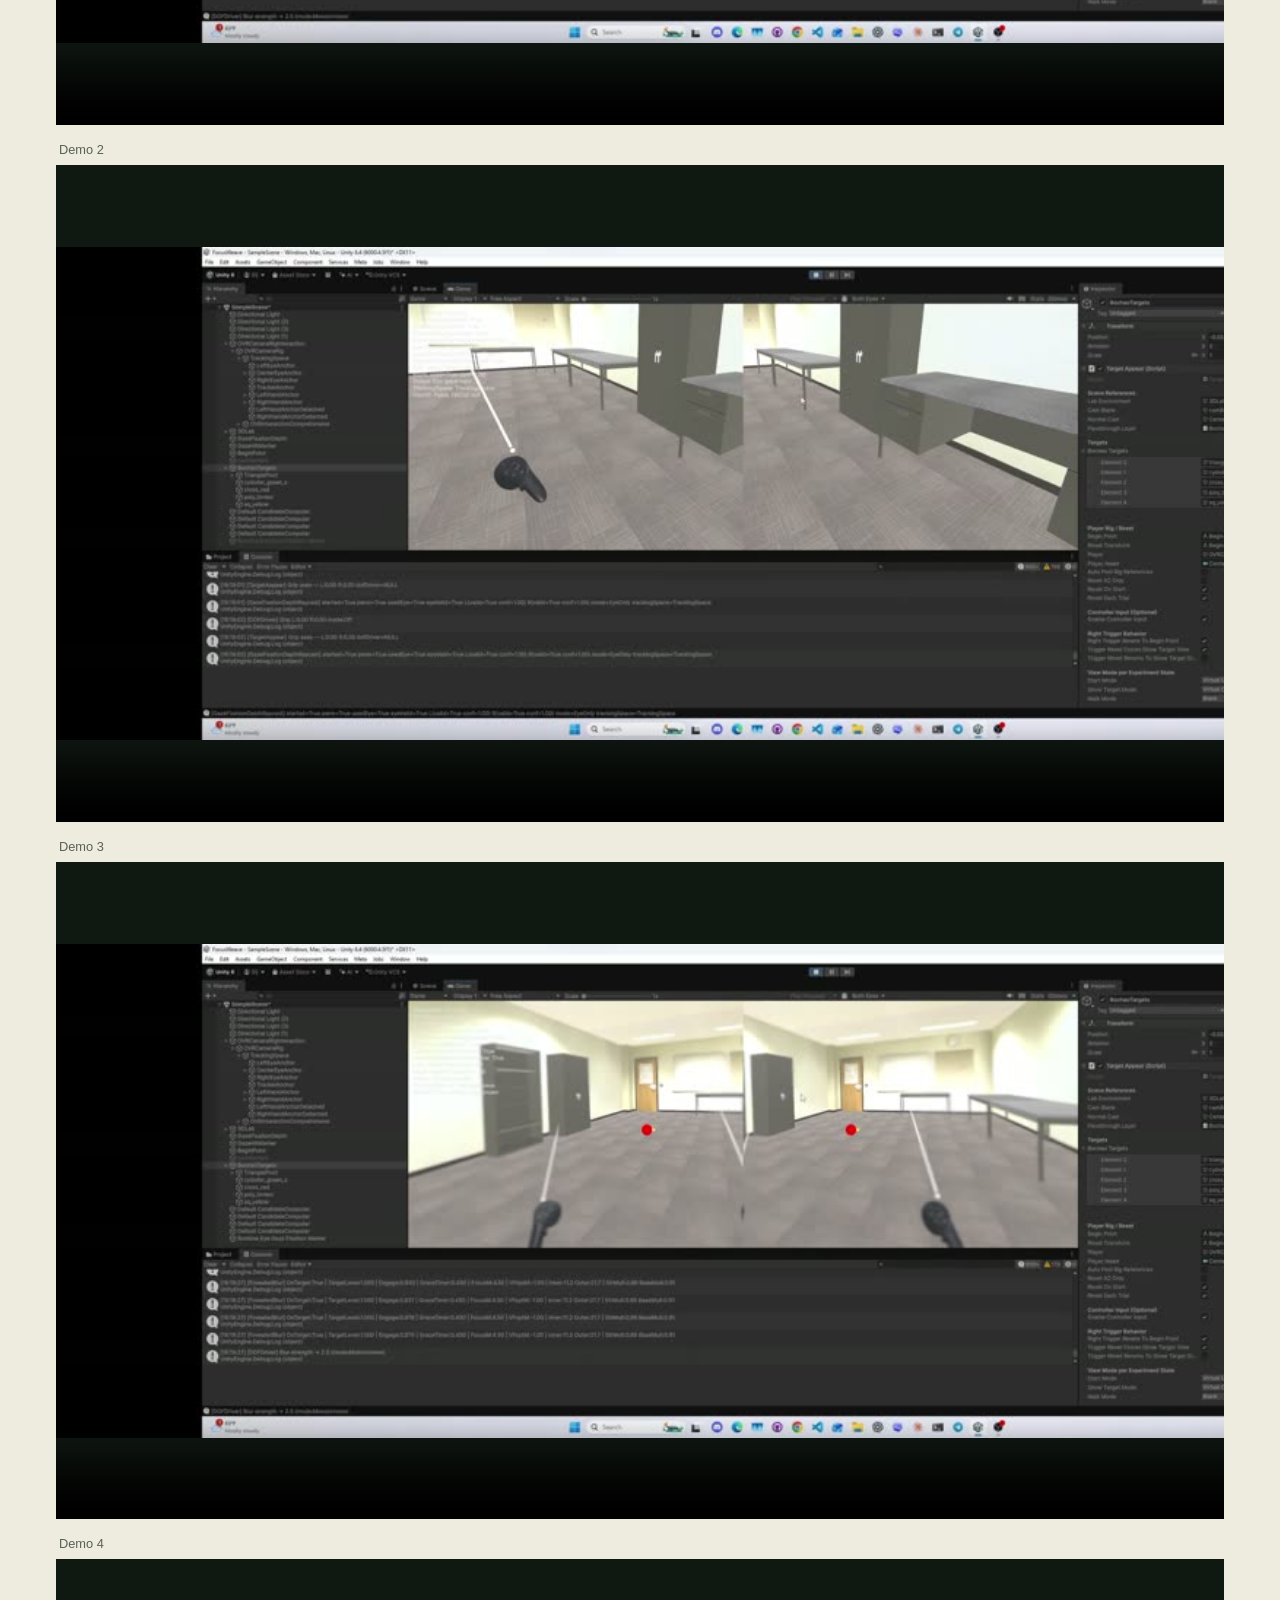
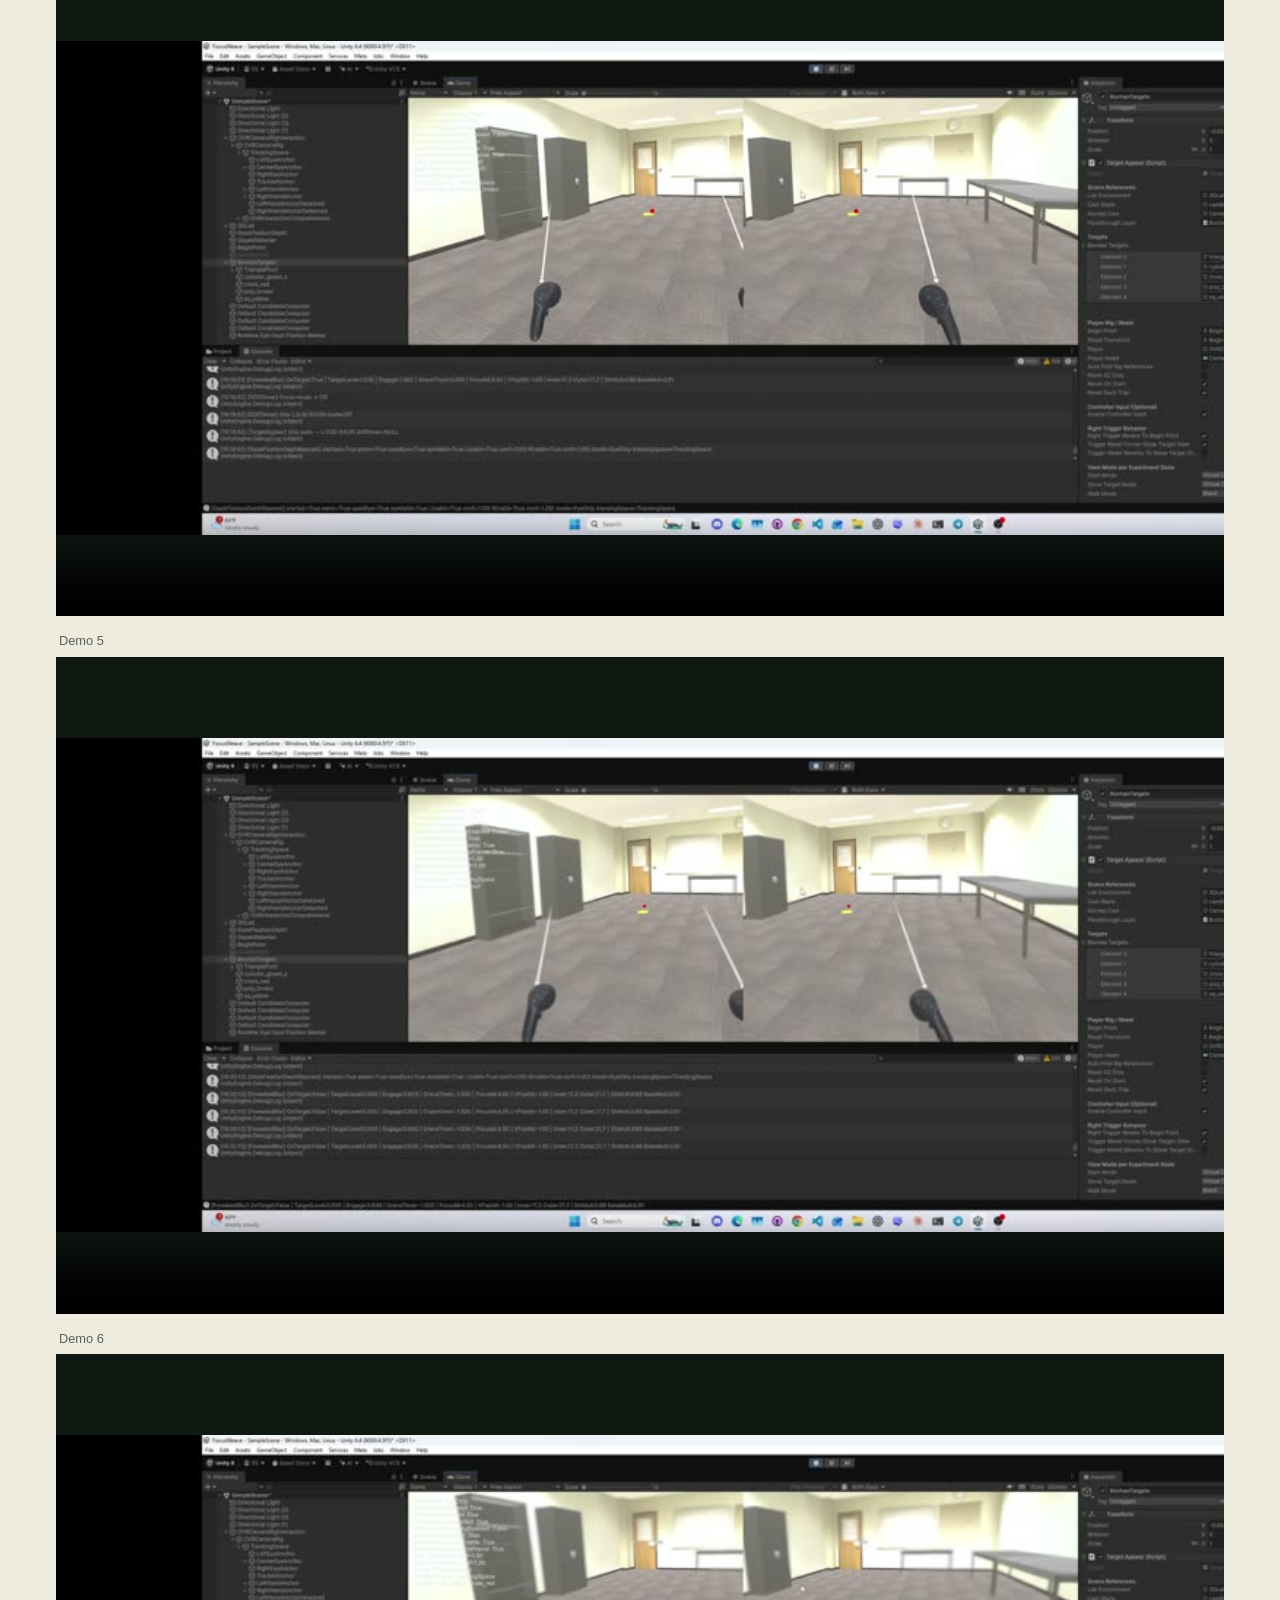
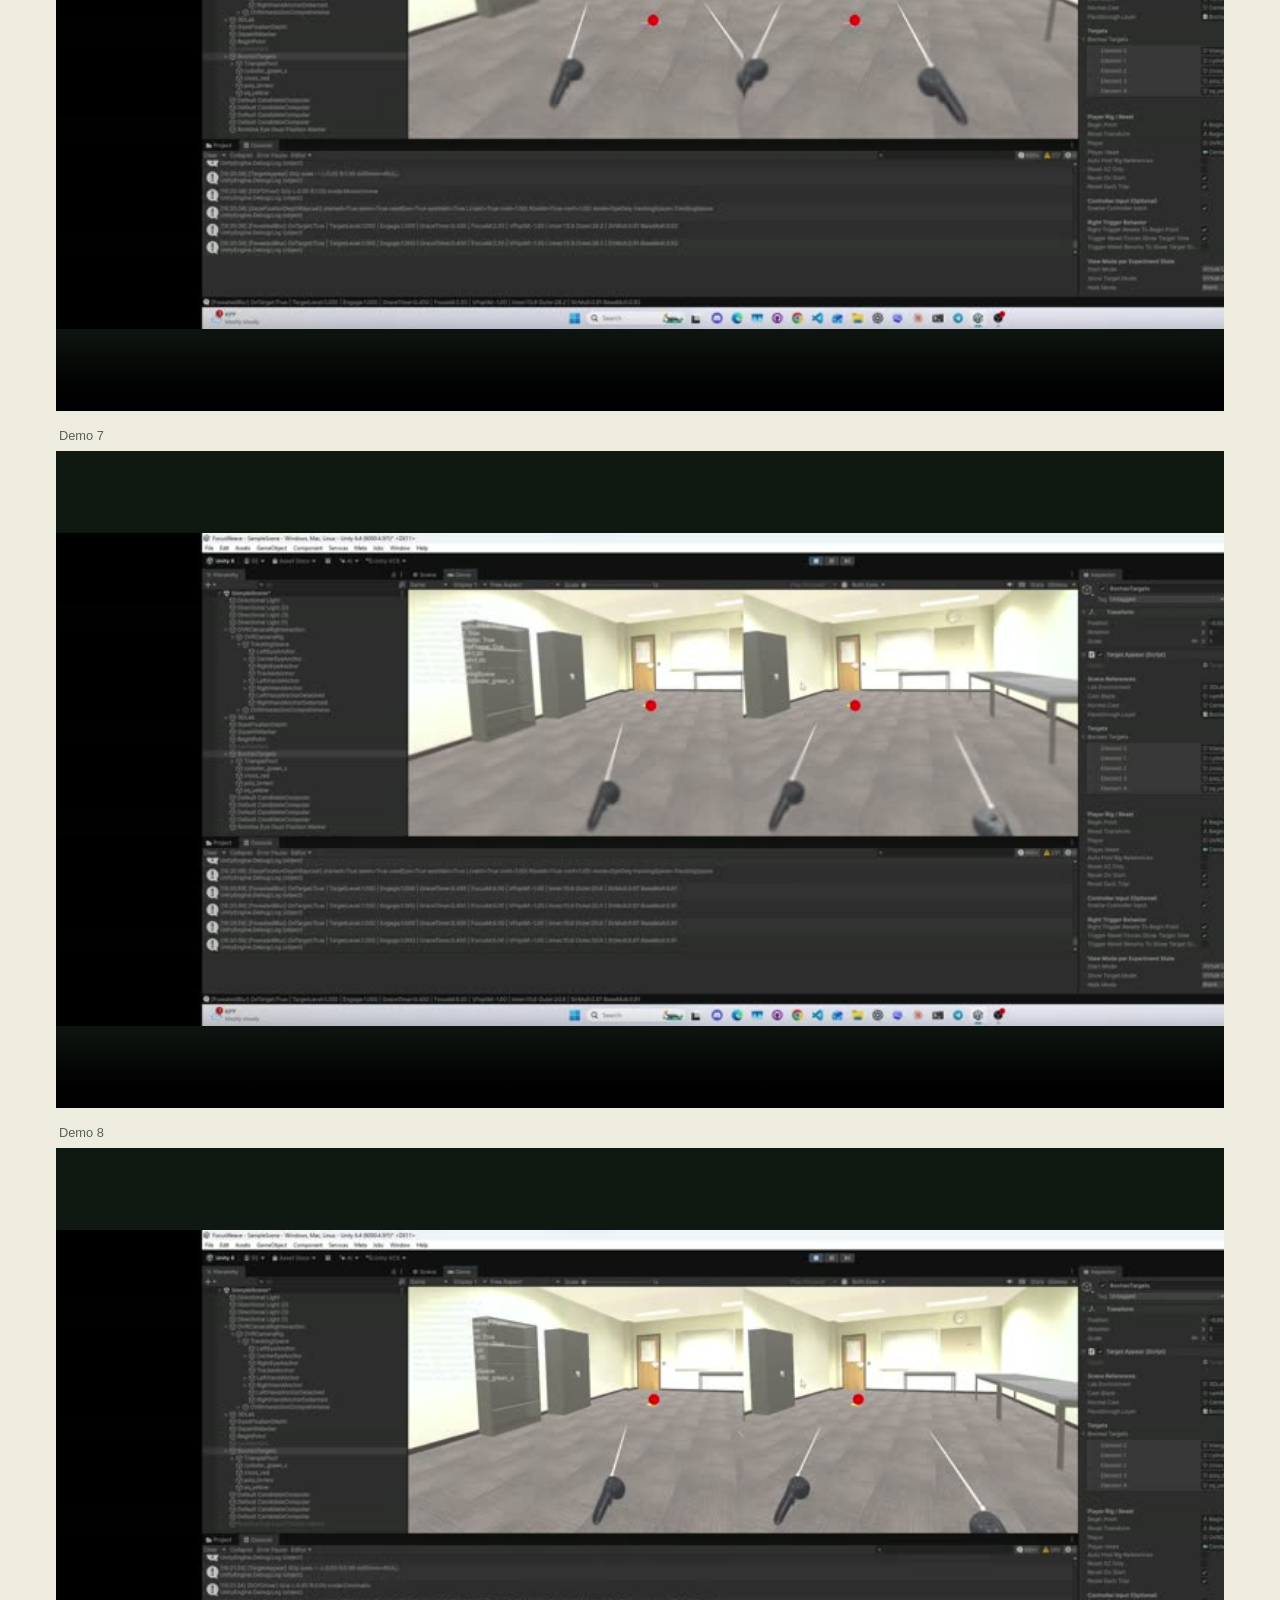
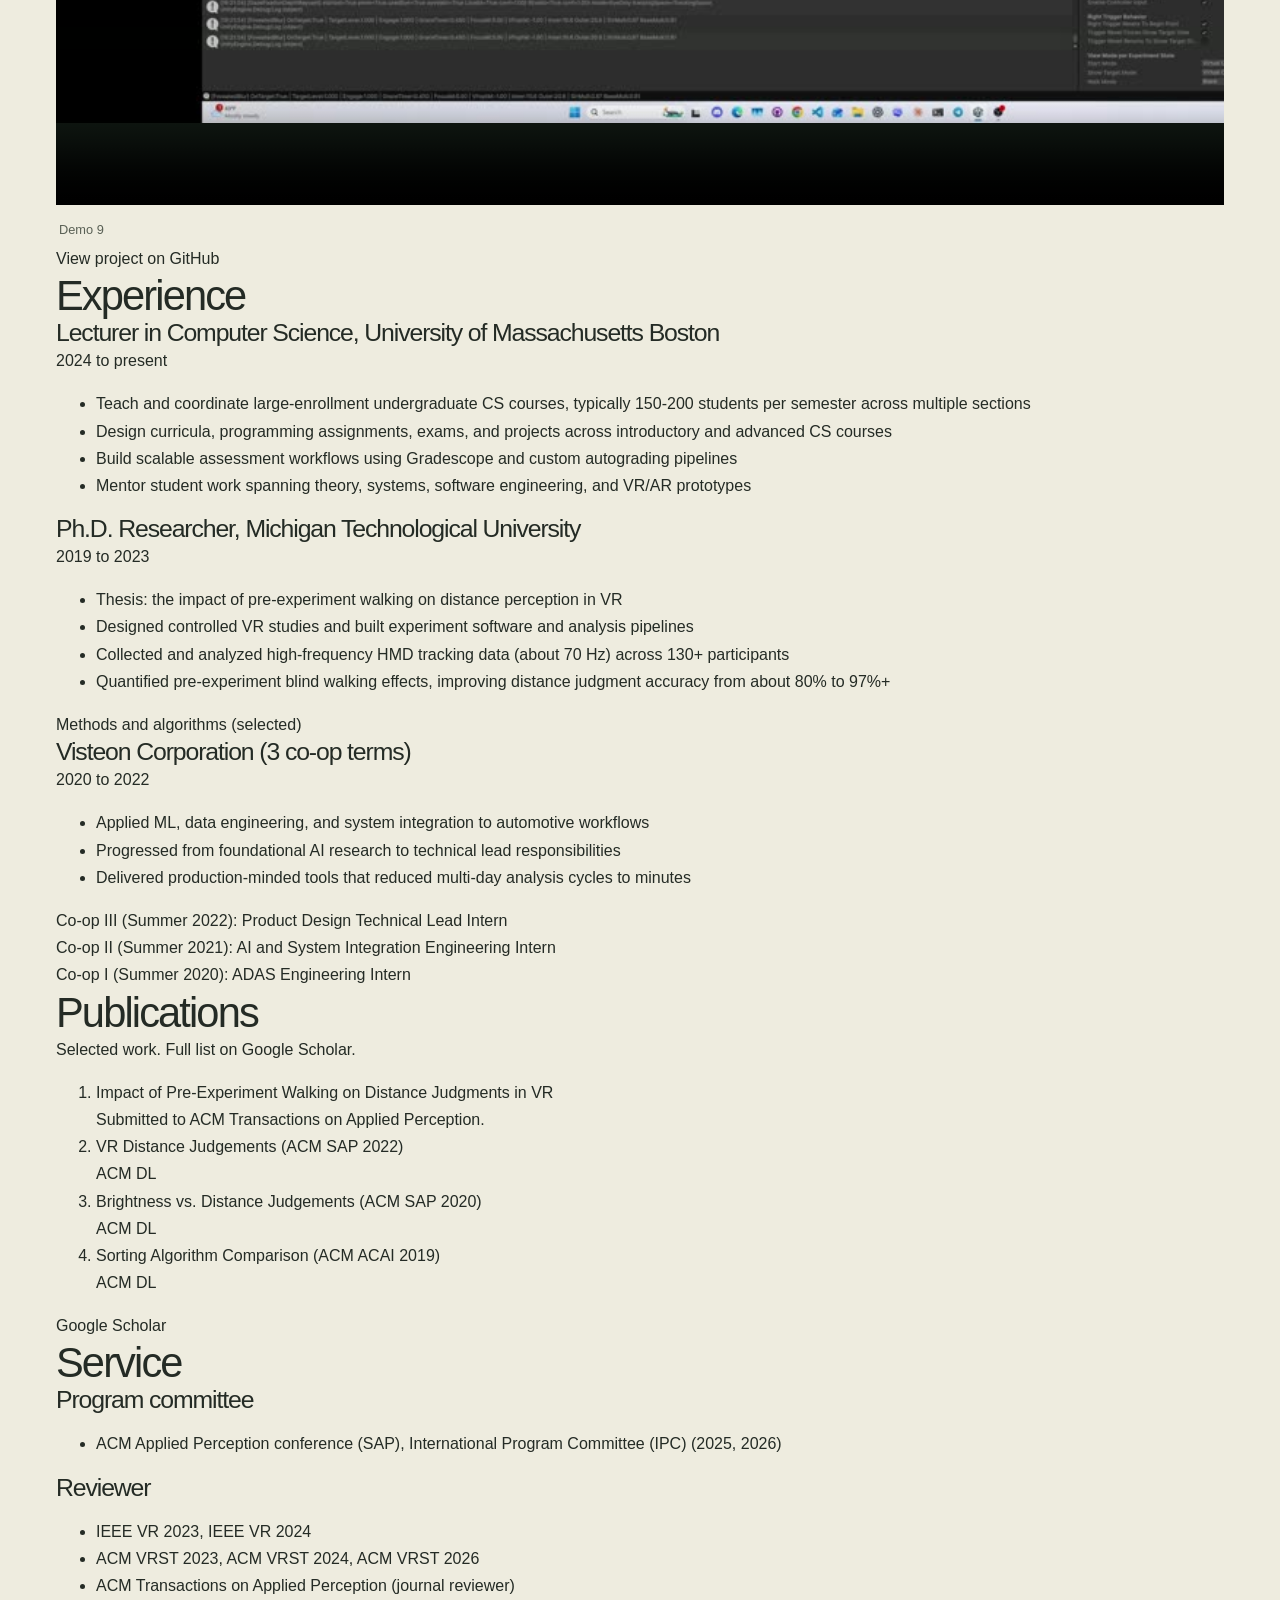
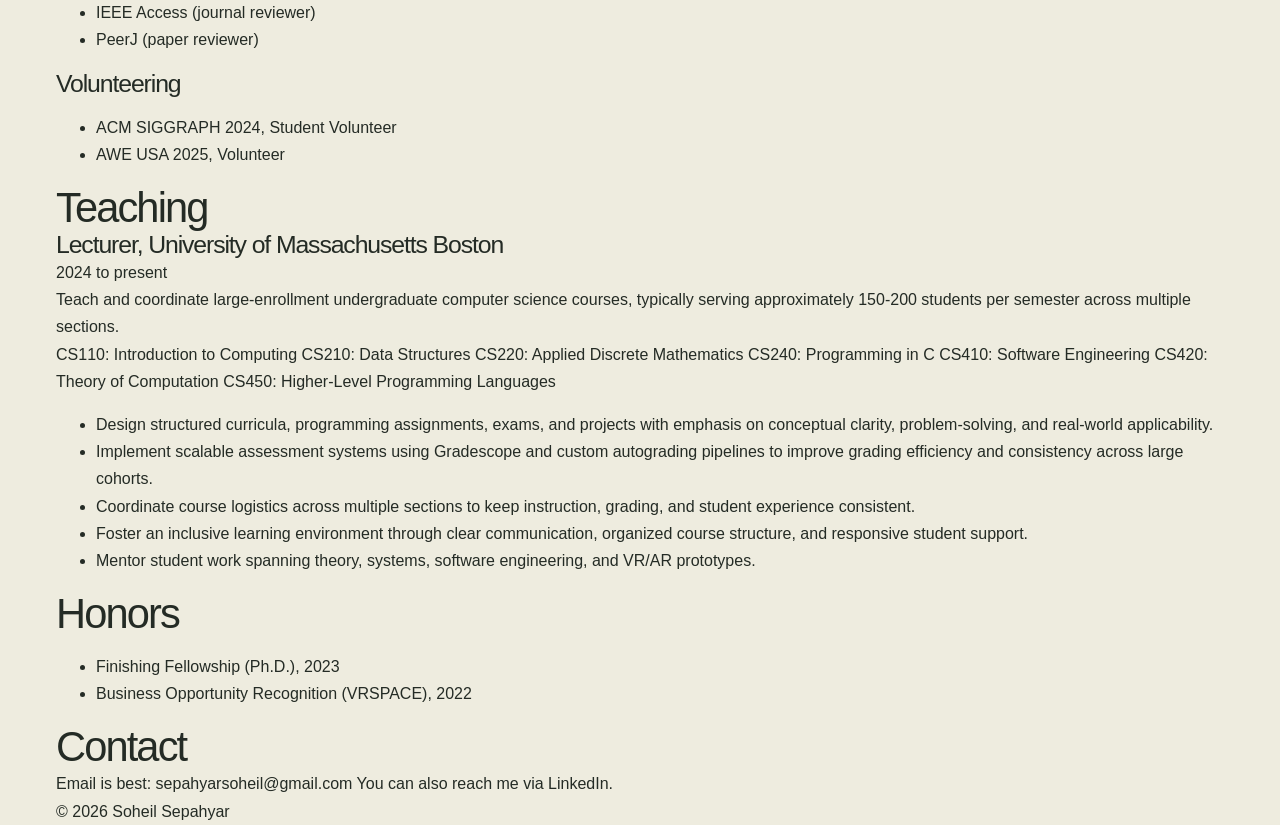
==== commit 7c87b9c5: "Update index.html" ====
--- a/index.html
+++ b/index.html
@@ -550,6 +550,10 @@
         <p class="muted">Selected work. Full list on Google Scholar.</p>
 
         <ol class="pubs">
+          <li>
+            <div class="pub-title">Impact of Pre-Experiment Walking on Distance Judgments in VR</div>
+            <div class="muted">Submitted to ACM Transactions on Applied Perception.</div>
+          </li>
           <li>
             <div class="pub-title">VR Distance Judgements (ACM SAP 2022)</div>
             <div class="pub-links">
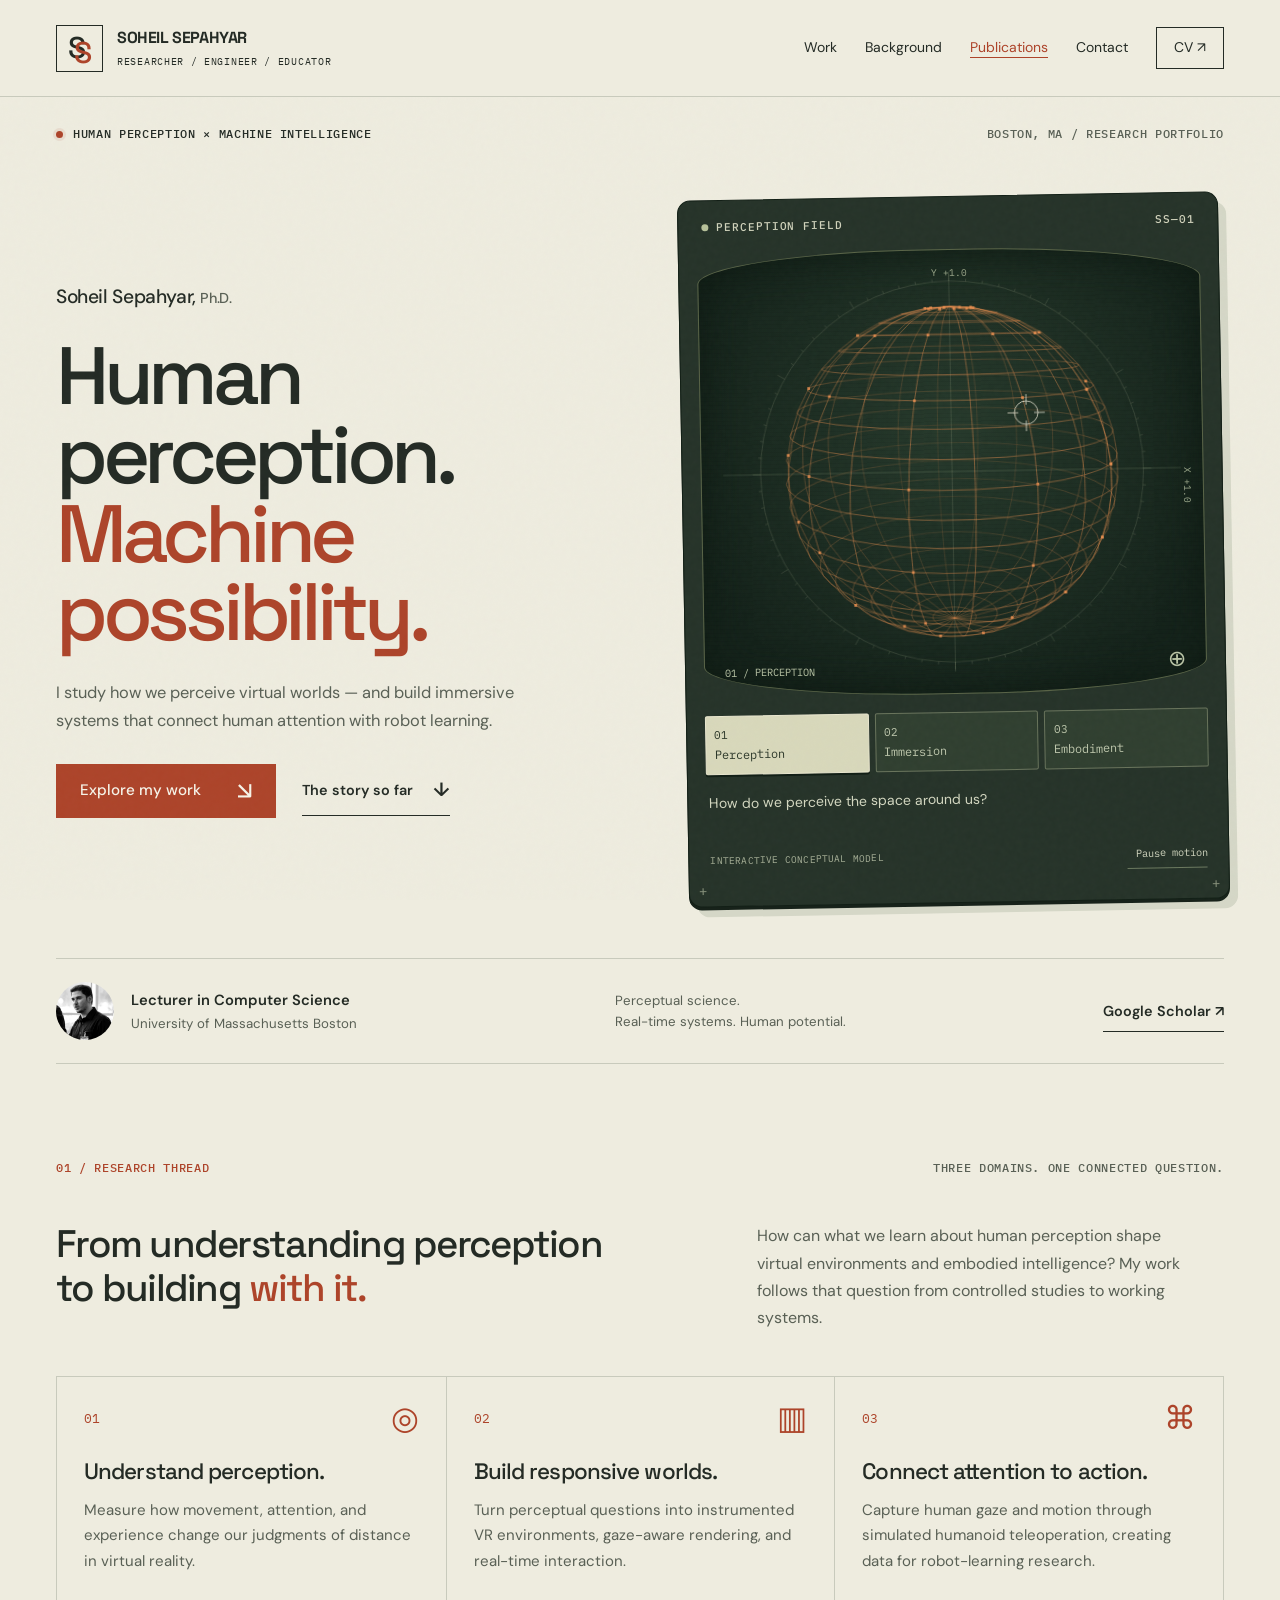
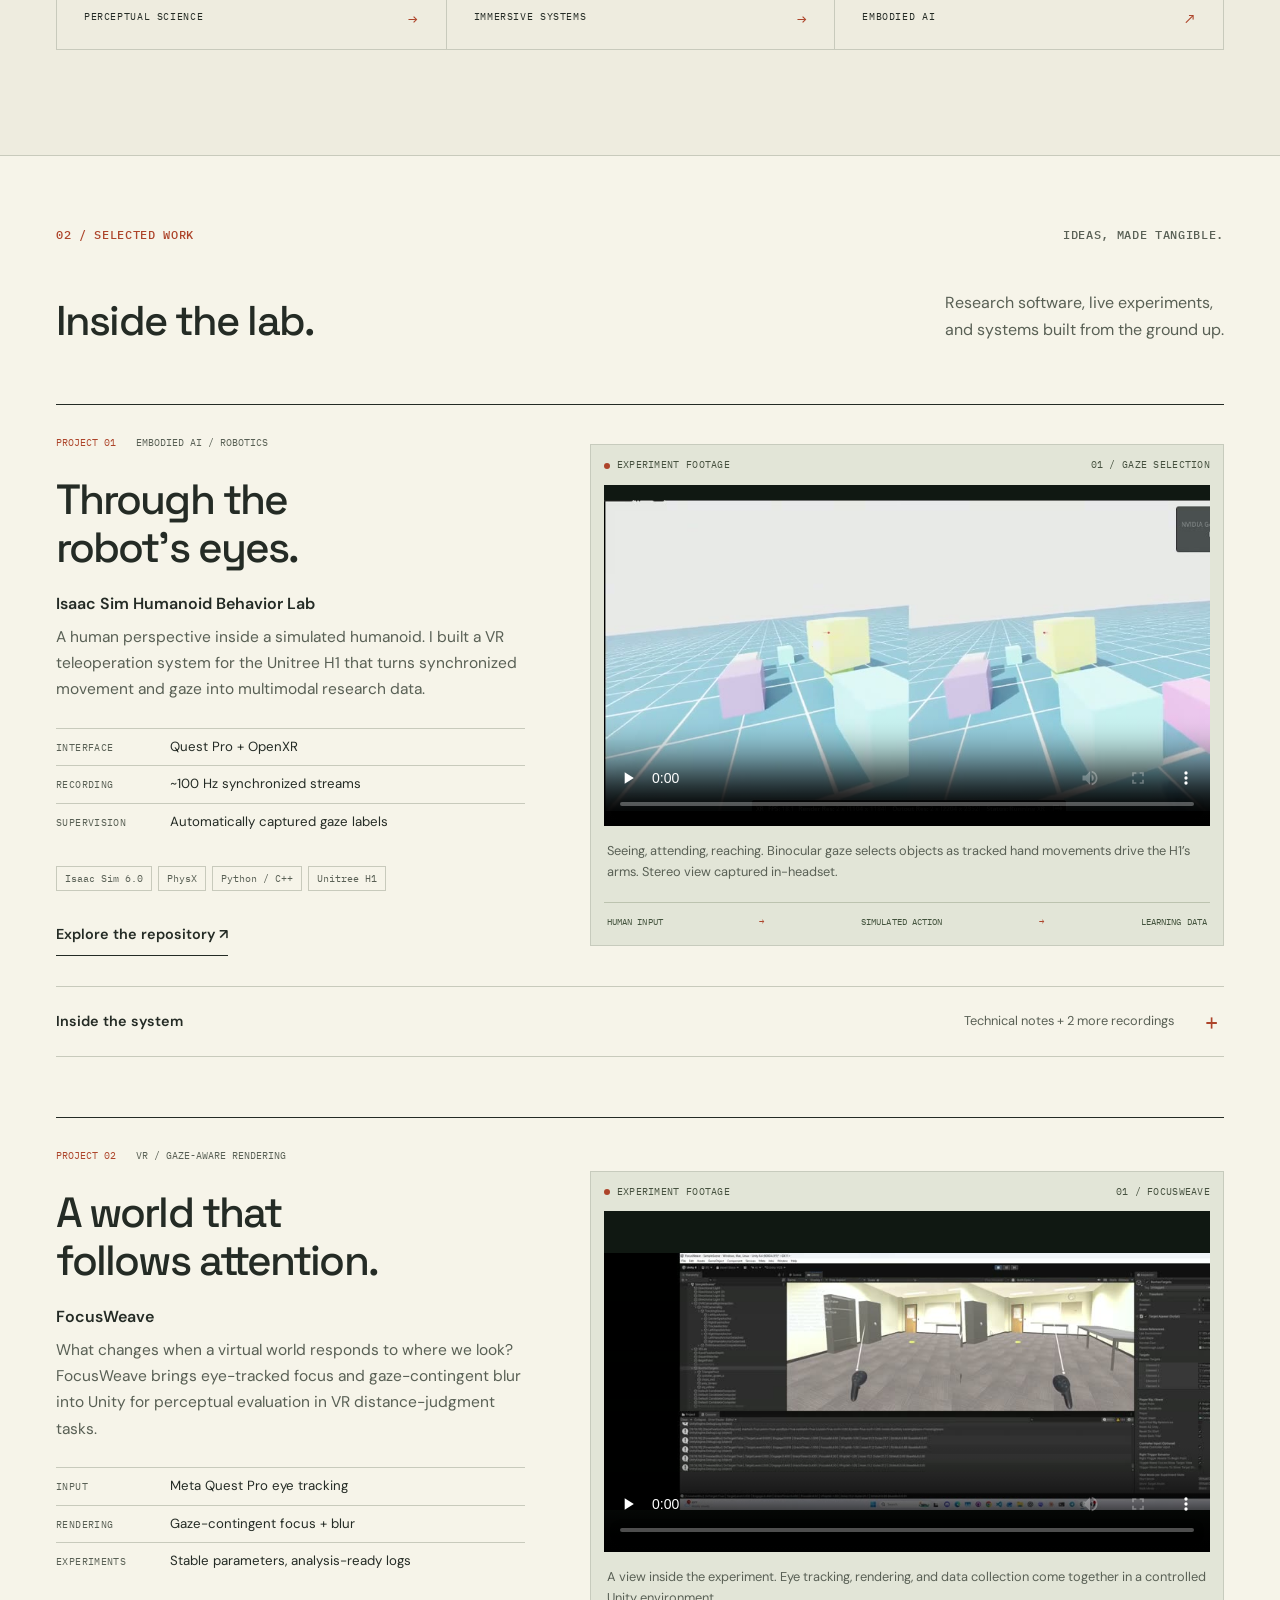
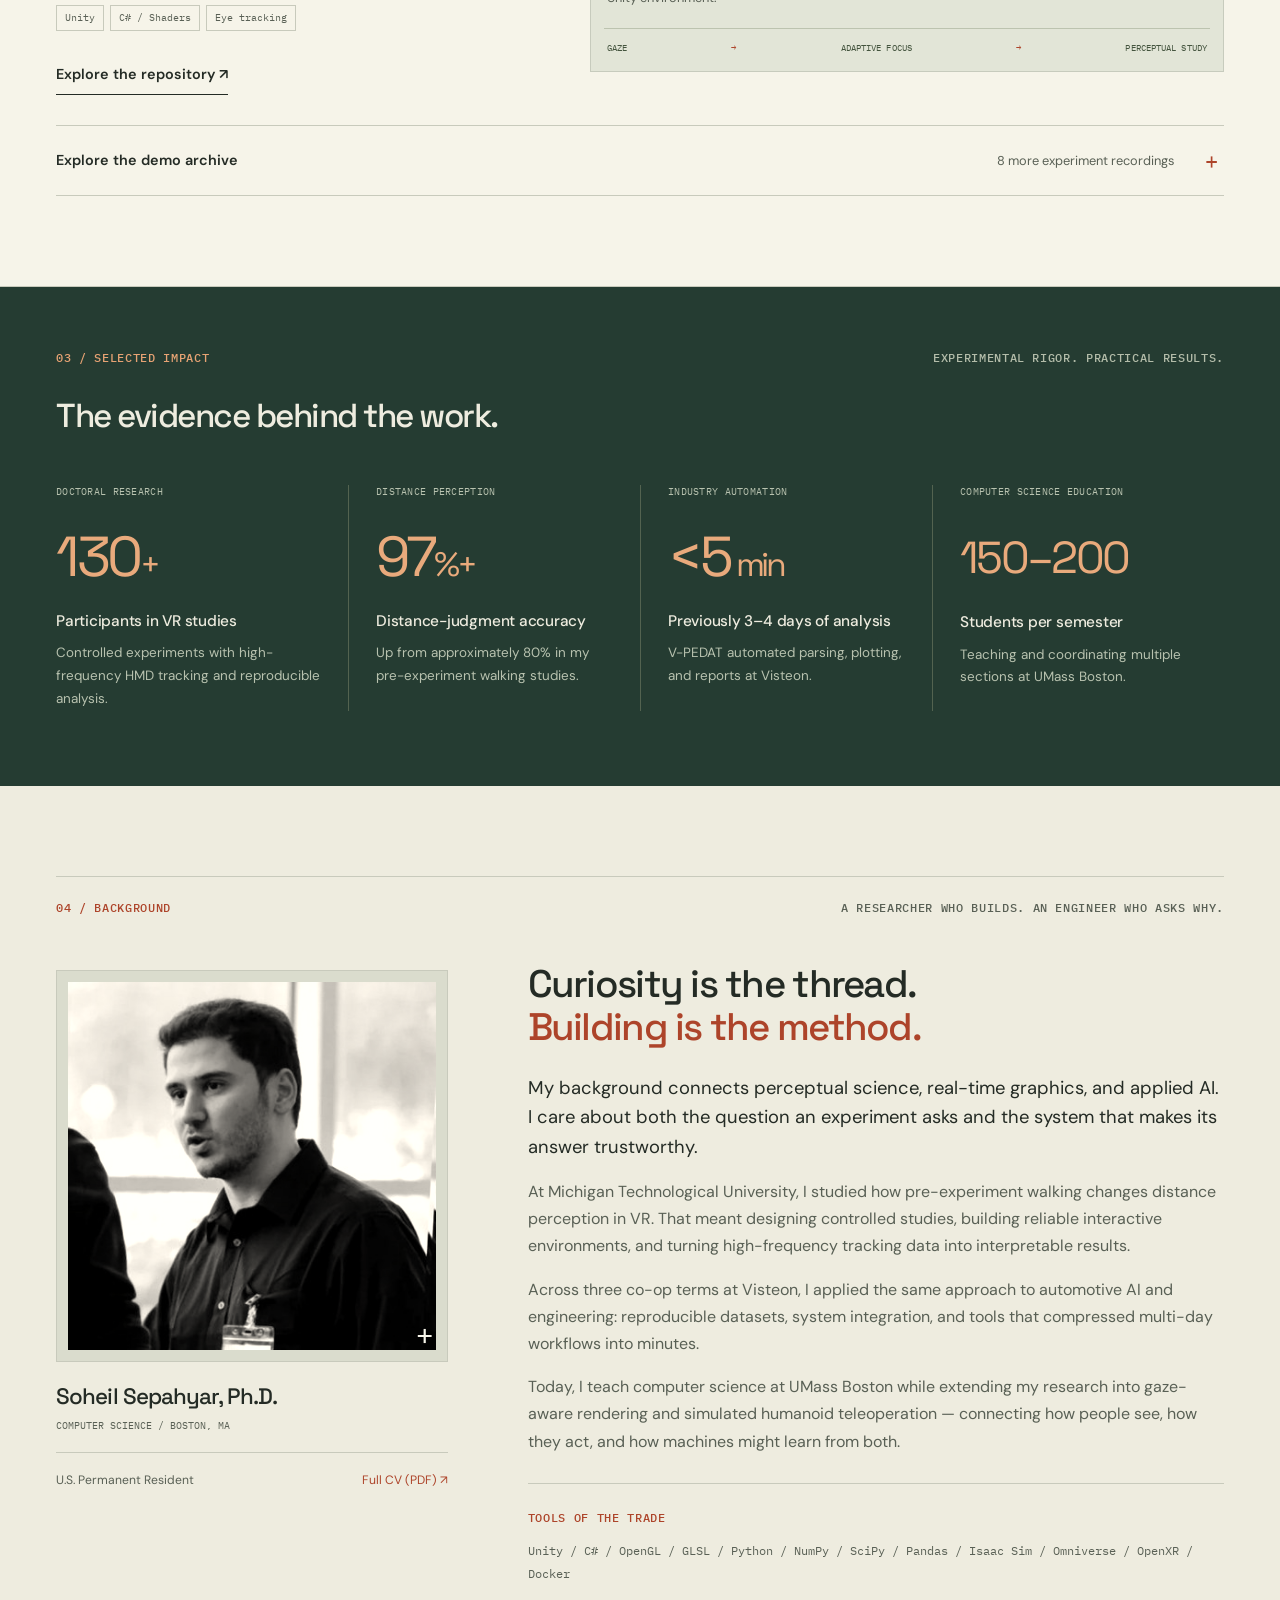
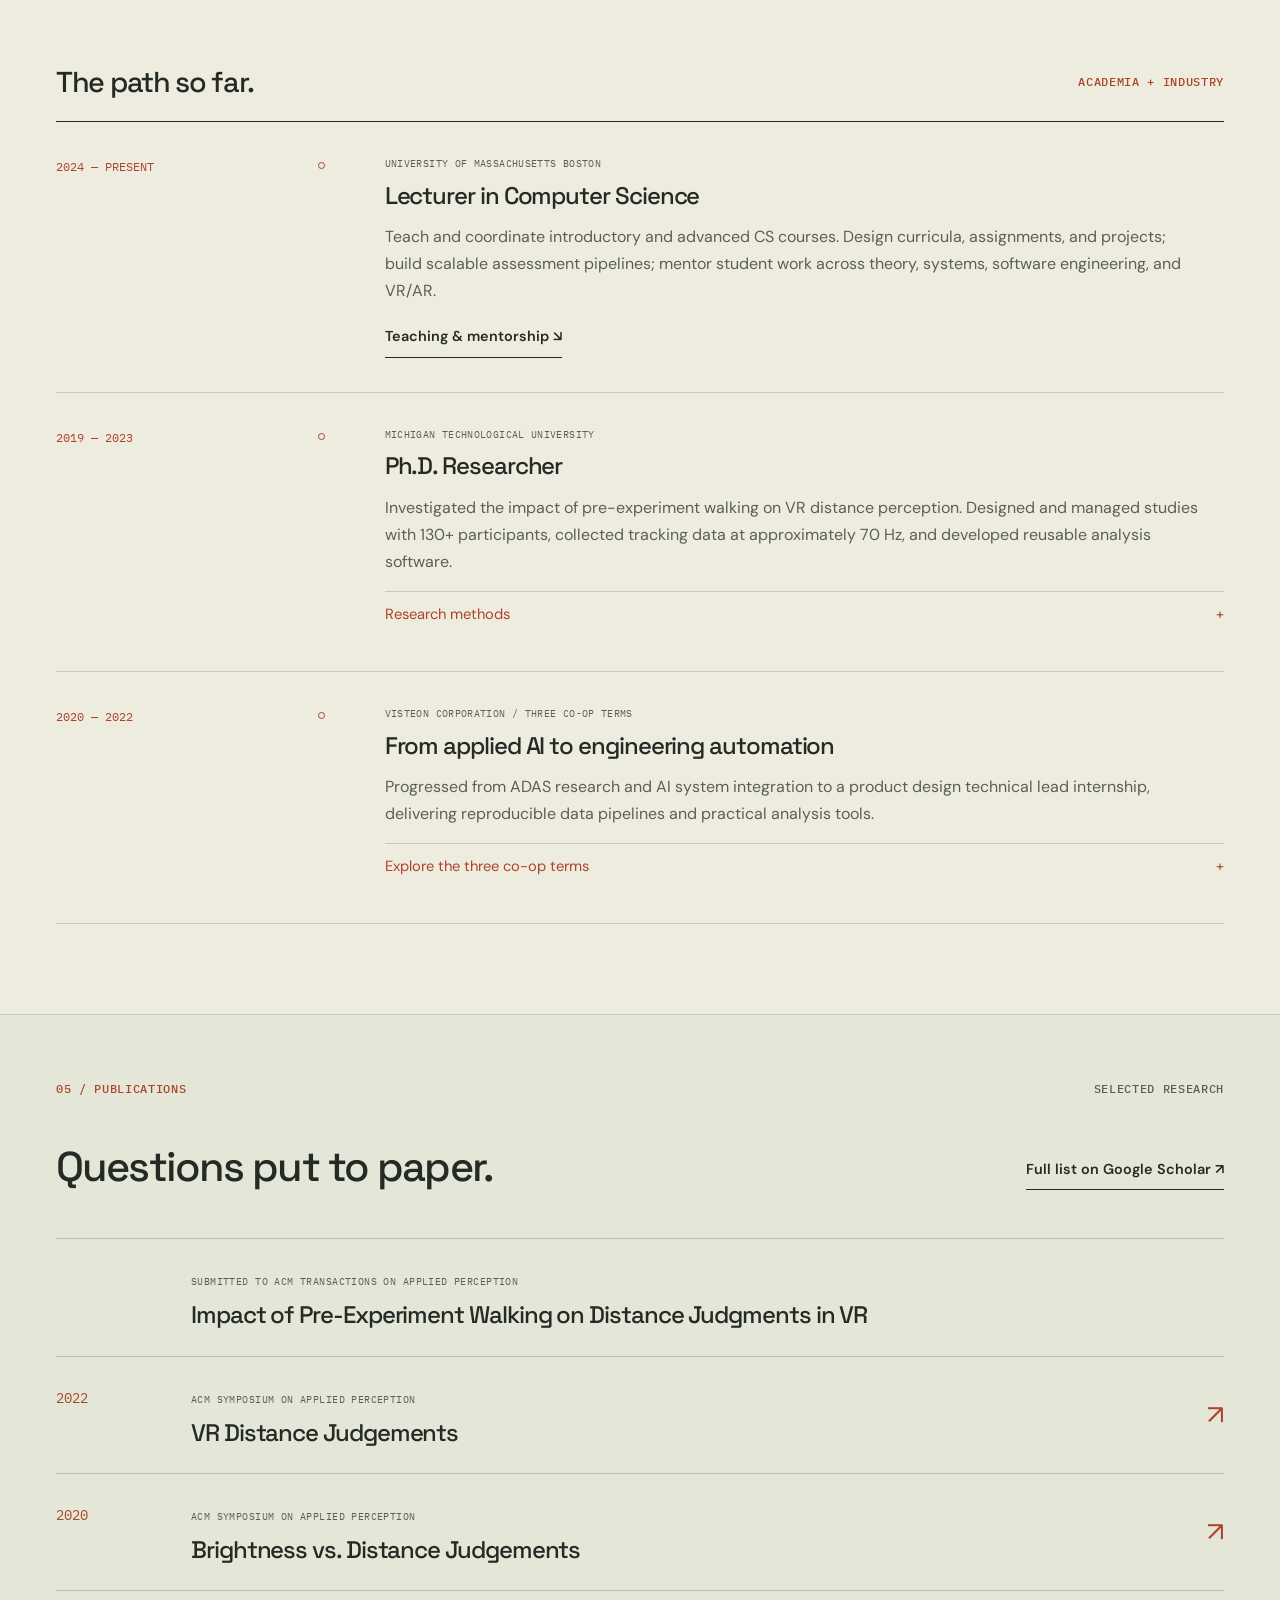
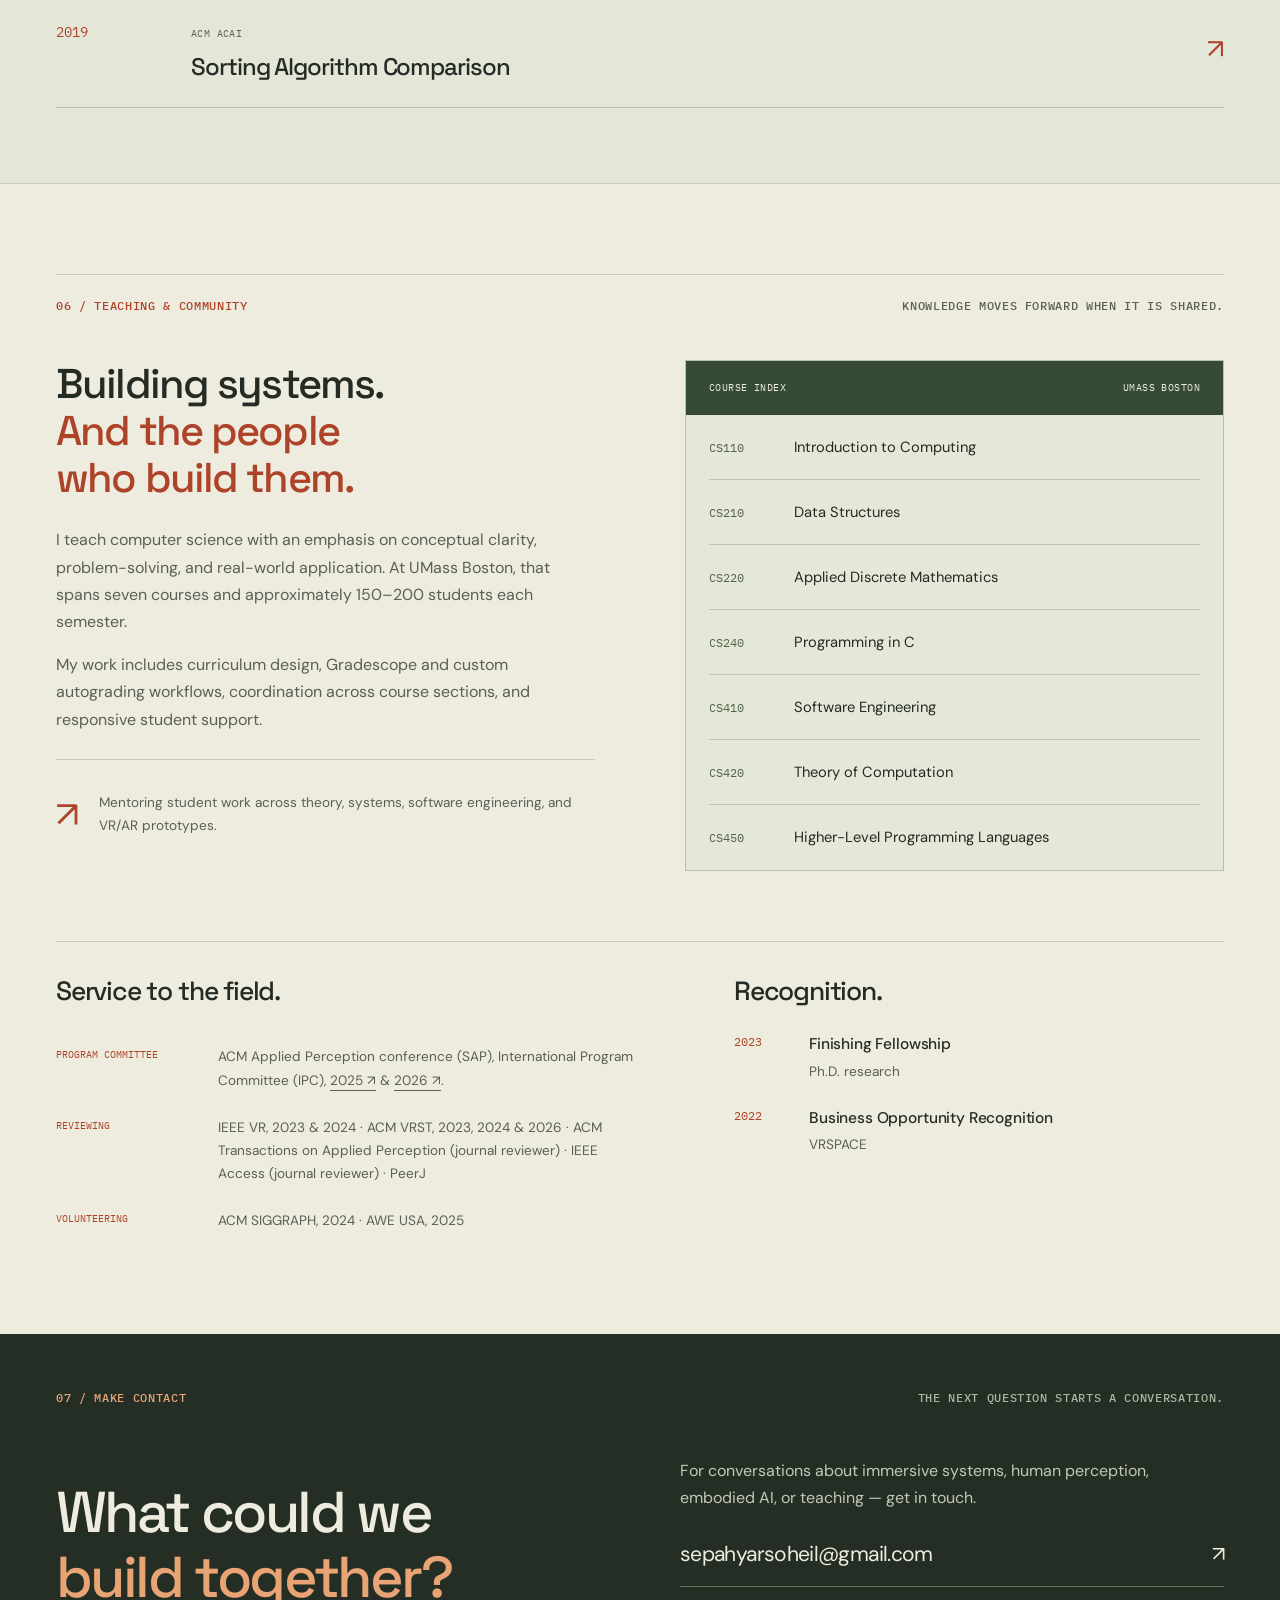
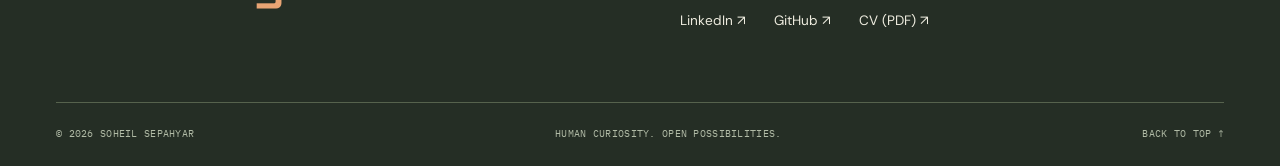
==== commit 92b6ebbb: "Add service roles and submitted paper to NewStyle" ====
--- a/index.html
+++ b/index.html
@@ -1,886 +1,144 @@
 <!doctype html>
 <html lang="en">
 <head>
-  <meta charset="utf-8" />
-  <meta name="viewport" content="width=device-width, initial-scale=1" />
-  <title>Soheil Sepahyar, Ph.D. | VR, Robotics, Embodied AI</title>
-  <meta name="description" content="Soheil Sepahyar, Ph.D. Lecturer at UMass Boston. VR/AR, eye tracking, robotics simulation, and embodied AI — from gaze-aware rendering to humanoid teleoperation in Isaac Sim." />
-  <meta name="theme-color" content="#f5f5f7" />
-  <link rel="canonical" href="https://soheilappear.github.io/soheilsepahyar/" />
-
-  <meta property="og:title" content="Soheil Sepahyar, Ph.D." />
-  <meta property="og:description" content="VR/AR, eye tracking, robotics simulation, and embodied AI — from gaze-aware rendering to humanoid teleoperation in Isaac Sim." />
-  <meta property="og:type" content="website" />
-  <meta property="og:url" content="https://soheilappear.github.io/soheilsepahyar/" />
-  <meta property="og:image" content="Soheil_Sepahyar.jpg" />
-
+  <meta charset="utf-8">
+  <meta name="viewport" content="width=device-width, initial-scale=1">
+  <title>Soheil Sepahyar, Ph.D. | Perception, VR &amp; Embodied AI</title>
+  <meta name="description" content="Soheil Sepahyar, Ph.D. — Lecturer at UMass Boston. Exploring human perception, gaze-aware virtual reality, and embodied AI through research and working systems.">
+  <meta name="theme-color" content="#eeecdf">
+  <link rel="canonical" href="https://soheilappear.github.io/soheilsepahyar/">
+  <meta property="og:title" content="Soheil Sepahyar, Ph.D. | Perception, VR &amp; Embodied AI">
+  <meta property="og:description" content="Exploring human perception, gaze-aware virtual reality, and embodied AI through research and working systems.">
+  <meta property="og:type" content="website">
+  <meta property="og:url" content="https://soheilappear.github.io/soheilsepahyar/">
+  <meta property="og:image" content="Soheil_Sepahyar.jpg">
+  <link rel="icon" href="assets/favicon.svg" type="image/svg+xml">
   <link rel="preconnect" href="https://fonts.googleapis.com">
   <link rel="preconnect" href="https://fonts.gstatic.com" crossorigin>
-  <link href="https://fonts.googleapis.com/css2?family=Inter:wght@400;500;600;700&family=Source+Serif+4:wght@500;600&display=swap" rel="stylesheet">
-  <link rel="stylesheet" href="styles.css" />
+  <link href="https://fonts.googleapis.com/css2?family=DM+Sans:wght@400;500;600;700&amp;family=Space+Grotesk:wght@400;500;600;700&amp;family=IBM+Plex+Mono:wght@400;500;600&amp;display=swap" rel="stylesheet">
+  <link rel="stylesheet" href="styles.css">
+  <script src="script.js" defer></script>
+  <script type="application/ld+json">{"@context":"https://schema.org","@type":"Person","name":"Soheil Sepahyar","honorificSuffix":"Ph.D.","jobTitle":"Lecturer in Computer Science","affiliation":{"@type":"CollegeOrUniversity","name":"University of Massachusetts Boston"},"url":"https://soheilappear.github.io/soheilsepahyar/","knowsAbout":["Virtual Reality","Eye Tracking","Robotics Simulation","Embodied AI","Human-Computer Interaction","Real-Time Rendering"],"sameAs":["https://www.linkedin.com/in/soheil-sepahyar/","https://github.com/soheilAppear","https://scholar.google.com/citations?user=JXdvsmMAAAAJ&hl=en&oi=ao"]}</script>
+</head>
+<body>
+<a class="skip-link" href="#content">Skip to content</a>
+<header class="site-header"><div class="wrap masthead">
+  <a class="wordmark" href="#top" aria-label="Soheil Sepahyar — home"><span class="monogram" aria-hidden="true">S<span>S</span></span><span>SOHEIL SEPAHYAR<span class="wordmark-sub">RESEARCHER / ENGINEER / EDUCATOR</span></span></a>
+  <button class="menu-toggle" type="button" data-menu-toggle aria-expanded="false" aria-controls="navigation">Menu <span aria-hidden="true">+</span></button>
+  <nav class="navigation" id="navigation" aria-label="Primary navigation"><a href="#work" data-section-link>Work</a><a href="#about" data-section-link>Background</a><a href="#publications" data-section-link>Publications</a><a href="#contact" data-section-link>Contact</a><a class="nav-cv" href="resume.pdf" target="_blank" rel="noopener">CV ↗<span class="sr-only"> (PDF, opens in a new tab)</span></a></nav>
+</div></header>
+<main id="content">
+<section class="hero wrap" id="top" aria-labelledby="hero-title">
+  <div class="hero-overline"><p class="eyebrow"><span class="status-dot" aria-hidden="true"></span> HUMAN PERCEPTION × MACHINE INTELLIGENCE</p><span class="edition">BOSTON, MA / RESEARCH PORTFOLIO</span></div>
+  <div class="hero-grid">
+    <div class="hero-copy"><p class="hero-intro">Soheil Sepahyar, <span>Ph.D.</span></p><h1 id="hero-title">Human<br>perception.<br><span class="accent">Machine<br>possibility.</span></h1><p class="hero-description">I study how we perceive virtual worlds — and build immersive systems that connect human attention with robot learning.</p><div class="hero-actions"><a class="button button-primary" href="#work">Explore my work <span aria-hidden="true">↘</span></a><a class="text-link" href="#about">The story so far <span aria-hidden="true">↓</span></a></div></div>
+    <div class="instrument">
+      <div class="instrument-top"><span><span class="signal-dot" aria-hidden="true"></span> PERCEPTION FIELD</span><span>SS—01</span></div>
+      <div class="instrument-field"><span class="field-coordinate coordinate-top" aria-hidden="true">Y +1.0</span><span class="field-coordinate coordinate-side" aria-hidden="true">X +1.0</span><canvas id="perception-field" role="img" aria-label="Conceptual rotating wireframe geometry. Explore three research questions with the buttons below.">An abstract research map connecting perception, immersion, and embodiment.</canvas><div class="field-legend"><span id="field-code">01 / PERCEPTION</span><span class="field-mark" aria-hidden="true">⊕</span></div></div>
+      <div class="instrument-controls" role="group" aria-label="Explore research themes"><button type="button" data-field-mode="perception" aria-pressed="true">01 <span>Perception</span></button><button type="button" data-field-mode="immersion" aria-pressed="false">02 <span>Immersion</span></button><button type="button" data-field-mode="embodiment" aria-pressed="false">03 <span>Embodiment</span></button></div>
+      <p class="instrument-caption" id="field-caption" aria-live="polite">How do we perceive the space around us?</p>
+      <div class="instrument-bottom"><span>INTERACTIVE CONCEPTUAL MODEL</span><button type="button" data-motion-toggle aria-pressed="false">Pause motion</button></div>
+    </div>
+  </div>
+  <div class="identity-strip"><div class="identity-person"><img src="Soheil_Sepahyar.jpg" alt="Soheil Sepahyar" width="64" height="64"><div><strong>Lecturer in Computer Science</strong><span>University of Massachusetts Boston</span></div></div><p>Perceptual science.<br>Real-time systems. Human potential.</p><a class="text-link" href="https://scholar.google.com/citations?user=JXdvsmMAAAAJ&amp;hl=en&amp;oi=ao" target="_blank" rel="noopener">Google Scholar ↗</a></div>
+</section>
 
-  <script type="application/ld+json">
-  {
-    "@context": "https://schema.org",
-    "@type": "Person",
-    "name": "Soheil Sepahyar",
-    "honorificSuffix": "Ph.D.",
-    "jobTitle": "Lecturer in Computer Science",
-    "affiliation": {"@type": "CollegeOrUniversity", "name": "University of Massachusetts Boston"},
-    "url": "https://soheilappear.github.io/soheilsepahyar/",
-    "knowsAbout": ["Virtual Reality", "Eye Tracking", "Robotics Simulation", "Embodied AI", "Human-Computer Interaction", "Real-Time Rendering"],
-    "sameAs": [
-      "https://www.linkedin.com/in/soheil-sepahyar/",
-      "https://github.com/soheilAppear",
-      "https://scholar.google.com/citations?user=JXdvsmMAAAAJ&hl=en&oi=ao"
-    ]
-  }
-  </script>
-</head>
+<section class="research-section wrap" id="research" aria-labelledby="research-title">
+  <div class="section-heading"><p class="eyebrow">01 / RESEARCH THREAD</p><span class="section-aside">THREE DOMAINS. ONE CONNECTED QUESTION.</span></div>
+  <div class="research-intro"><h2 id="research-title">From understanding perception<br>to building <em>with it.</em></h2><p>How can what we learn about human perception shape virtual environments and embodied intelligence? My work follows that question from controlled studies to working systems.</p></div>
+  <div class="research-pillars">
+    <article class="pillar"><div class="pillar-top"><span class="pillar-index">01</span><span class="pillar-symbol" aria-hidden="true">◎</span></div><h3>Understand perception.</h3><p>Measure how movement, attention, and experience change our judgments of distance in virtual reality.</p><span class="pillar-foot">PERCEPTUAL SCIENCE <span aria-hidden="true">→</span></span></article>
+    <article class="pillar"><div class="pillar-top"><span class="pillar-index">02</span><span class="pillar-symbol" aria-hidden="true">▥</span></div><h3>Build responsive worlds.</h3><p>Turn perceptual questions into instrumented VR environments, gaze-aware rendering, and real-time interaction.</p><span class="pillar-foot">IMMERSIVE SYSTEMS <span aria-hidden="true">→</span></span></article>
+    <article class="pillar"><div class="pillar-top"><span class="pillar-index">03</span><span class="pillar-symbol" aria-hidden="true">⌘</span></div><h3>Connect attention to action.</h3><p>Capture human gaze and motion through simulated humanoid teleoperation, creating data for robot-learning research.</p><span class="pillar-foot">EMBODIED AI <span aria-hidden="true">↗</span></span></article>
+  </div>
+</section>
 
-<body>
-  <a class="skip-link" href="#content">Skip to content</a>
+<section class="work-section" id="work" aria-labelledby="work-title"><div class="wrap">
+  <div class="section-heading"><p class="eyebrow">02 / SELECTED WORK</p><span class="section-aside">IDEAS, MADE TANGIBLE.</span></div>
+  <div class="section-title-row"><h2 id="work-title">Inside the lab.</h2><p>Research software, live experiments,<br>and systems built from the ground up.</p></div>
+  <article class="project">
+    <div class="project-copy"><div class="project-eyebrow"><span>PROJECT 01</span><span>EMBODIED AI / ROBOTICS</span></div><h3>Through the<br>robot’s eyes.</h3><p class="project-name">Isaac Sim Humanoid Behavior Lab</p><p>A human perspective inside a simulated humanoid. I built a VR teleoperation system for the Unitree H1 that turns synchronized movement and gaze into multimodal research data.</p><dl class="project-facts"><div><dt>INTERFACE</dt><dd>Quest Pro + OpenXR</dd></div><div><dt>RECORDING</dt><dd>~100 Hz synchronized streams</dd></div><div><dt>SUPERVISION</dt><dd>Automatically captured gaze labels</dd></div></dl><div class="tags"><span>Isaac Sim 6.0</span><span>PhysX</span><span>Python / C++</span><span>Unitree H1</span></div><a class="text-link" href="https://github.com/soheilAppear/IsaacSim-HumanoidBehavior" target="_blank" rel="noopener">Explore the repository ↗</a></div>
+    <div class="project-media"><div class="media-label"><span><span class="record-dot" aria-hidden="true"></span> EXPERIMENT FOOTAGE</span><span>01 / GAZE SELECTION</span></div>
+      <figure><video controls preload="none" playsinline poster="ProjectDemos/IsaacSim-HumanoidBehavior/web/gaze-object-selection.jpg" aria-label="Gaze-driven object selection in the simulated Unitree H1"><source src="ProjectDemos/IsaacSim-HumanoidBehavior/web/gaze-object-selection.mp4" type="video/mp4"><a href="ProjectDemos/IsaacSim-HumanoidBehavior/web/gaze-object-selection.mp4">Watch the recording</a>.</video><figcaption>Seeing, attending, reaching. Binocular gaze selects objects as tracked hand movements drive the H1’s arms. Stereo view captured in-headset.</figcaption></figure>
+      <div class="media-readout"><span>HUMAN INPUT</span><span aria-hidden="true">→</span><span>SIMULATED ACTION</span><span aria-hidden="true">→</span><span>LEARNING DATA</span></div>
+    </div>
+    <details class="project-details"><summary>Inside the system <span>Technical notes + 2 more recordings</span><span class="details-icon" aria-hidden="true">+</span></summary><div class="details-body"><div class="detail-columns"><div><h4>Attention, recorded in context.</h4><p>Calibrated binocular gaze is raycast into the PhysX scene with self-hit filtering. Attended objects and 3D gaze-collision points are logged automatically, providing attention labels without manual annotation.</p></div><div><h4>Embodied control, synchronized data.</h4><p>OpenXR head and hand poses drive arm teleoperation, physics-based grabbing, and experimental step-in-place locomotion. Crash-safe sessions align HMD, hands, gaze, object states, joints, and first-person video.</p></div></div><p class="roadmap-note"><strong>Learning roadmap.</strong> These datasets form the foundation for planned work with frozen V-JEPA 2 embeddings, action-conditioned latent world models, and model-predictive control.</p><div class="demo-grid">
+      <figure><video controls preload="none" playsinline poster="ProjectDemos/IsaacSim-HumanoidBehavior/web/embodied-teleoperation.jpg" aria-label="Embodied arm teleoperation"><source src="ProjectDemos/IsaacSim-HumanoidBehavior/web/embodied-teleoperation.mp4" type="video/mp4"><a href="ProjectDemos/IsaacSim-HumanoidBehavior/web/embodied-teleoperation.mp4">Watch the recording</a>.</video><figcaption>02 / Embodied teleoperation. Hand poses control the arms while a gaze cursor follows attention.</figcaption></figure>
+      <figure><video controls preload="none" playsinline poster="ProjectDemos/IsaacSim-HumanoidBehavior/web/gaze-raycast-minimal.jpg" aria-label="Gaze raycast in minimal render mode"><source src="ProjectDemos/IsaacSim-HumanoidBehavior/web/gaze-raycast-minimal.mp4" type="video/mp4"><a href="ProjectDemos/IsaacSim-HumanoidBehavior/web/gaze-raycast-minimal.mp4">Watch the recording</a>.</video><figcaption>03 / Gaze raycast. Minimal rendering reveals the attention ray and object selection.</figcaption></figure>
+    </div></div></details>
+  </article>
+  <article class="project">
+    <div class="project-copy"><div class="project-eyebrow"><span>PROJECT 02</span><span>VR / GAZE-AWARE RENDERING</span></div><h3>A world that<br>follows attention.</h3><p class="project-name">FocusWeave</p><p>What changes when a virtual world responds to where we look? FocusWeave brings eye-tracked focus and gaze-contingent blur into Unity for perceptual evaluation in VR distance-judgment tasks.</p><dl class="project-facts"><div><dt>INPUT</dt><dd>Meta Quest Pro eye tracking</dd></div><div><dt>RENDERING</dt><dd>Gaze-contingent focus + blur</dd></div><div><dt>EXPERIMENTS</dt><dd>Stable parameters, analysis-ready logs</dd></div></dl><div class="tags"><span>Unity</span><span>C# / Shaders</span><span>Eye tracking</span></div><a class="text-link" href="https://github.com/soheilAppear/FocusWeave" target="_blank" rel="noopener">Explore the repository ↗</a></div>
+    <div class="project-media"><div class="media-label"><span><span class="record-dot" aria-hidden="true"></span> EXPERIMENT FOOTAGE</span><span>01 / FOCUSWEAVE</span></div>
+      <figure><video controls preload="none" playsinline poster="ProjectDemos/FocusWeave/part_001_poster.jpg" aria-label="FocusWeave gaze-aware rendering demo 1"><source src="ProjectDemos/FocusWeave/part_001.mp4" type="video/mp4"><a href="ProjectDemos/FocusWeave/part_001.mp4">Watch the recording</a>.</video><figcaption>A view inside the experiment. Eye tracking, rendering, and data collection come together in a controlled Unity environment.</figcaption></figure>
+      <div class="media-readout"><span>GAZE</span><span aria-hidden="true">→</span><span>ADAPTIVE FOCUS</span><span aria-hidden="true">→</span><span>PERCEPTUAL STUDY</span></div>
+    </div>
+    <details class="project-details"><summary>Explore the demo archive <span>8 more experiment recordings</span><span class="details-icon" aria-hidden="true">+</span></summary><div class="details-body"><p>Additional recordings from FocusWeave’s gaze-aware rendering experiments.</p><div class="demo-grid">
+    <figure><video controls preload="none" playsinline poster="ProjectDemos/FocusWeave/part_002_poster.jpg" aria-label="FocusWeave demo 2"><source src="ProjectDemos/FocusWeave/part_002.mp4" type="video/mp4"><a href="ProjectDemos/FocusWeave/part_002.mp4">Watch the recording</a>.</video><figcaption>02 / FocusWeave</figcaption></figure>
+<figure><video controls preload="none" playsinline poster="ProjectDemos/FocusWeave/part_003_poster.jpg" aria-label="FocusWeave demo 3"><source src="ProjectDemos/FocusWeave/part_003.mp4" type="video/mp4"><a href="ProjectDemos/FocusWeave/part_003.mp4">Watch the recording</a>.</video><figcaption>03 / FocusWeave</figcaption></figure>
+<figure><video controls preload="none" playsinline poster="ProjectDemos/FocusWeave/part_004_poster.jpg" aria-label="FocusWeave demo 4"><source src="ProjectDemos/FocusWeave/part_004.mp4" type="video/mp4"><a href="ProjectDemos/FocusWeave/part_004.mp4">Watch the recording</a>.</video><figcaption>04 / FocusWeave</figcaption></figure>
+<figure><video controls preload="none" playsinline poster="ProjectDemos/FocusWeave/part_005_poster.jpg" aria-label="FocusWeave demo 5"><source src="ProjectDemos/FocusWeave/part_005.mp4" type="video/mp4"><a href="ProjectDemos/FocusWeave/part_005.mp4">Watch the recording</a>.</video><figcaption>05 / FocusWeave</figcaption></figure>
+<figure><video controls preload="none" playsinline poster="ProjectDemos/FocusWeave/part_006_poster.jpg" aria-label="FocusWeave demo 6"><source src="ProjectDemos/FocusWeave/part_006.mp4" type="video/mp4"><a href="ProjectDemos/FocusWeave/part_006.mp4">Watch the recording</a>.</video><figcaption>06 / FocusWeave</figcaption></figure>
+<figure><video controls preload="none" playsinline poster="ProjectDemos/FocusWeave/part_007_poster.jpg" aria-label="FocusWeave demo 7"><source src="ProjectDemos/FocusWeave/part_007.mp4" type="video/mp4"><a href="ProjectDemos/FocusWeave/part_007.mp4">Watch the recording</a>.</video><figcaption>07 / FocusWeave</figcaption></figure>
+<figure><video controls preload="none" playsinline poster="ProjectDemos/FocusWeave/part_008_poster.jpg" aria-label="FocusWeave demo 8"><source src="ProjectDemos/FocusWeave/part_008.mp4" type="video/mp4"><a href="ProjectDemos/FocusWeave/part_008.mp4">Watch the recording</a>.</video><figcaption>08 / FocusWeave</figcaption></figure>
+<figure><video controls preload="none" playsinline poster="ProjectDemos/FocusWeave/part_009_poster.jpg" aria-label="FocusWeave demo 9"><source src="ProjectDemos/FocusWeave/part_009.mp4" type="video/mp4"><a href="ProjectDemos/FocusWeave/part_009.mp4">Watch the recording</a>.</video><figcaption>09 / FocusWeave</figcaption></figure>
+    </div></div></details>
+  </article>
+</div></section>
 
-  <header class="topbar" role="banner">
-    <div class="wrap topbar-inner">
-      <a class="topbar-name" href="#top">Soheil Sepahyar</a>
-      <nav class="topbar-nav" aria-label="Primary">
-        <a href="#about">About</a>
-        <a href="#impact">Impact</a>
-        <a href="#work">Projects</a>
-        <a href="#experience">Experience</a>
-        <a href="#publications">Publications</a>
-        <a href="#service">Service</a>
-        <a href="#teaching">Teaching</a>
-        <a href="#honors">Honors</a>
-        <a class="topbar-cta" href="resume.pdf" target="_blank" rel="noopener">CV</a>
-      </nav>
-    </div>
-  </header>
+<section class="impact-section" id="impact" aria-labelledby="impact-title"><div class="wrap">
+  <div class="section-heading"><p class="eyebrow">03 / SELECTED IMPACT</p><span class="section-aside">EXPERIMENTAL RIGOR. PRACTICAL RESULTS.</span></div><h2 id="impact-title">The evidence behind the work.</h2>
+  <div class="impact-grid">
+    <div class="impact-item"><span class="impact-context">DOCTORAL RESEARCH</span><strong>130<span>+</span></strong><h3>Participants in VR studies</h3><p>Controlled experiments with high-frequency HMD tracking and reproducible analysis.</p></div>
+    <div class="impact-item"><span class="impact-context">DISTANCE PERCEPTION</span><strong>97<span>%+</span></strong><h3>Distance-judgment accuracy</h3><p>Up from approximately 80% in my pre-experiment walking studies.</p></div>
+    <div class="impact-item"><span class="impact-context">INDUSTRY AUTOMATION</span><strong>&lt;5<span> min</span></strong><h3>Previously 3–4 days of analysis</h3><p>V-PEDAT automated parsing, plotting, and reports at Visteon.</p></div>
+    <div class="impact-item"><span class="impact-context">COMPUTER SCIENCE EDUCATION</span><strong class="compact-number">150–200</strong><h3>Students per semester</h3><p>Teaching and coordinating multiple sections at UMass Boston.</p></div>
+  </div>
+</div></section>
 
-  <div class="gaze-cursor" data-gaze-cursor aria-hidden="true">
-    <span class="gaze-cursor-halo"></span>
-    <span class="gaze-cursor-dot"></span>
+<section class="about-section wrap" id="about" aria-labelledby="about-title">
+  <div class="section-heading"><p class="eyebrow">04 / BACKGROUND</p><span class="section-aside">A RESEARCHER WHO BUILDS. AN ENGINEER WHO ASKS WHY.</span></div>
+  <div class="about-grid">
+    <div class="profile-card"><div class="portrait-frame"><img src="Soheil_Sepahyar.jpg" alt="Soheil Sepahyar" width="400" height="400" loading="lazy"><span class="portrait-cross" aria-hidden="true">+</span></div><div class="profile-caption"><strong>Soheil Sepahyar, Ph.D.</strong><span>COMPUTER SCIENCE / BOSTON, MA</span></div><div class="profile-meta"><span>U.S. Permanent Resident</span><a href="resume.pdf" target="_blank" rel="noopener">Full CV (PDF) ↗</a></div></div>
+    <div class="about-copy" id="overview"><h2 id="about-title">Curiosity is the thread.<br><em>Building is the method.</em></h2><p class="about-lede">My background connects perceptual science, real-time graphics, and applied AI. I care about both the question an experiment asks and the system that makes its answer trustworthy.</p><p>At Michigan Technological University, I studied how pre-experiment walking changes distance perception in VR. That meant designing controlled studies, building reliable interactive environments, and turning high-frequency tracking data into interpretable results.</p><p>Across three co-op terms at Visteon, I applied the same approach to automotive AI and engineering: reproducible datasets, system integration, and tools that compressed multi-day workflows into minutes.</p><p>Today, I teach computer science at UMass Boston while extending my research into gaze-aware rendering and simulated humanoid teleoperation — connecting how people see, how they act, and how machines might learn from both.</p><div class="toolkit"><span class="eyebrow">TOOLS OF THE TRADE</span><p>Unity / C# / OpenGL / GLSL / Python / NumPy / SciPy / Pandas / Isaac Sim / Omniverse / OpenXR / Docker</p></div></div>
   </div>
+  <div class="experience" id="experience"><div class="subsection-heading"><h3>The path so far.</h3><span class="eyebrow">ACADEMIA + INDUSTRY</span></div>
+    <article class="timeline-item"><div class="timeline-date">2024 — PRESENT<span class="timeline-dot" aria-hidden="true"></span></div><div><p class="timeline-organization">UNIVERSITY OF MASSACHUSETTS BOSTON</p><h4>Lecturer in Computer Science</h4><p>Teach and coordinate introductory and advanced CS courses. Design curricula, assignments, and projects; build scalable assessment pipelines; mentor student work across theory, systems, software engineering, and VR/AR.</p><a class="text-link" href="#teaching">Teaching &amp; mentorship ↘</a></div></article>
+    <article class="timeline-item"><div class="timeline-date">2019 — 2023<span class="timeline-dot" aria-hidden="true"></span></div><div><p class="timeline-organization">MICHIGAN TECHNOLOGICAL UNIVERSITY</p><h4>Ph.D. Researcher</h4><p>Investigated the impact of pre-experiment walking on VR distance perception. Designed and managed studies with 130+ participants, collected tracking data at approximately 70 Hz, and developed reusable analysis software.</p><details class="text-details"><summary>Research methods <span aria-hidden="true">+</span></summary><p>Path integration for cumulative walked distance; turning-point detection using angular velocity; step detection using filtered vertical HMD motion and SciPy peak finding; reusable Python modules for processing and visualization.</p></details></div></article>
+    <article class="timeline-item"><div class="timeline-date">2020 — 2022<span class="timeline-dot" aria-hidden="true"></span></div><div><p class="timeline-organization">VISTEON CORPORATION / THREE CO-OP TERMS</p><h4>From applied AI to engineering automation</h4><p>Progressed from ADAS research and AI system integration to a product design technical lead internship, delivering reproducible data pipelines and practical analysis tools.</p><details class="text-details"><summary>Explore the three co-op terms <span aria-hidden="true">+</span></summary><div class="coop-list"><div><strong>2022 / Product Design Technical Lead Intern</strong><p>Built V-PEDAT with Python, Tkinter, Pandas, and Matplotlib. Automated processing of 26,500+ data points and graphs, reducing analysis from multiple days to under five minutes.</p></div><div><strong>2021 / AI &amp; System Integration Engineering Intern</strong><p>Optimized an arm-angle detection algorithm for driver monitoring. Worked with Leica 3D Disto hardware and Mahindra test benches using Python, C, Bash, Docker, and computer vision.</p></div><div><strong>2020 / ADAS Engineering Intern</strong><p>Prepared 60,000+ images for monocular depth estimation, trained PackNet models with Keras and TensorFlow, and used Docker for reproducible research environments.</p></div></div></details></div></article>
+  </div>
+</section>
 
-  <main id="top" class="wrap layout">
+<section class="publications-section" id="publications" aria-labelledby="publications-title"><div class="wrap">
+  <div class="section-heading"><p class="eyebrow">05 / PUBLICATIONS</p><span class="section-aside">SELECTED RESEARCH</span></div><div class="section-title-row"><h2 id="publications-title">Questions put to paper.</h2><a class="text-link" href="https://scholar.google.com/citations?user=JXdvsmMAAAAJ&amp;hl=en&amp;oi=ao" target="_blank" rel="noopener">Full list on Google Scholar ↗</a></div>
+  <ol class="publication-list">
+  <li><div class="publication-submission"><span class="publication-venue">SUBMITTED TO ACM TRANSACTIONS ON APPLIED PERCEPTION</span><h3>Impact of Pre-Experiment Walking on Distance Judgments in VR</h3></div></li>
+  <li><a href="https://dl.acm.org/doi/abs/10.1145/3548814.3551463" target="_blank" rel="noopener"><span class="publication-year">2022</span><div><span class="publication-venue">ACM SYMPOSIUM ON APPLIED PERCEPTION</span><h3>VR Distance Judgements</h3></div><span class="publication-arrow" aria-hidden="true">↗</span><span class="sr-only">Read on ACM Digital Library (opens in a new tab)</span></a></li>
+<li><a href="https://dl.acm.org/doi/abs/10.1145/3385955.3407929" target="_blank" rel="noopener"><span class="publication-year">2020</span><div><span class="publication-venue">ACM SYMPOSIUM ON APPLIED PERCEPTION</span><h3>Brightness vs. Distance Judgements</h3></div><span class="publication-arrow" aria-hidden="true">↗</span><span class="sr-only">Read on ACM Digital Library (opens in a new tab)</span></a></li>
+<li><a href="https://dl.acm.org/doi/abs/10.1145/3377713.3377808" target="_blank" rel="noopener"><span class="publication-year">2019</span><div><span class="publication-venue">ACM ACAI</span><h3>Sorting Algorithm Comparison</h3></div><span class="publication-arrow" aria-hidden="true">↗</span><span class="sr-only">Read on ACM Digital Library (opens in a new tab)</span></a></li>
+  </ol>
+</div></section>
 
-    <aside class="sidebar" aria-label="Profile">
-      <img class="avatar" src="Soheil_Sepahyar.jpg" alt="Portrait of Soheil Sepahyar" loading="lazy" />
+<section class="teaching-section wrap" id="teaching" aria-labelledby="teaching-title">
+  <div class="section-heading"><p class="eyebrow">06 / TEACHING &amp; COMMUNITY</p><span class="section-aside">KNOWLEDGE MOVES FORWARD WHEN IT IS SHARED.</span></div>
+  <div class="teaching-grid"><div><h2 id="teaching-title">Building systems.<br><em>And the people<br>who build them.</em></h2><p>I teach computer science with an emphasis on conceptual clarity, problem-solving, and real-world application. At UMass Boston, that spans seven courses and approximately 150–200 students each semester.</p><p>My work includes curriculum design, Gradescope and custom autograding workflows, coordination across course sections, and responsive student support.</p><div class="teaching-note"><span aria-hidden="true">↗</span><p>Mentoring student work across theory, systems, software engineering, and VR/AR prototypes.</p></div></div>
+  <div class="course-catalog"><div class="catalog-heading"><span>COURSE INDEX</span><span>UMASS BOSTON</span></div><ul>
+  <li><span>CS110</span>Introduction to Computing</li>
+<li><span>CS210</span>Data Structures</li>
+<li><span>CS220</span>Applied Discrete Mathematics</li>
+<li><span>CS240</span>Programming in C</li>
+<li><span>CS410</span>Software Engineering</li>
+<li><span>CS420</span>Theory of Computation</li>
+<li><span>CS450</span>Higher-Level Programming Languages</li>
+  </ul></div></div>
+  <div class="community-grid"><div id="service"><h3>Service to the field.</h3><dl class="service-list"><div><dt>PROGRAM COMMITTEE</dt><dd>ACM Applied Perception conference (SAP), International Program Committee (IPC), <a href="https://sap.acm.org/2025/pages/organization/" target="_blank" rel="noopener">2025 ↗</a> &amp; <a href="https://sap.acm.org/2026/organization/" target="_blank" rel="noopener">2026 ↗</a>.</dd></div><div><dt>REVIEWING</dt><dd>IEEE VR, 2023 &amp; 2024 · ACM VRST, 2023, 2024 &amp; 2026 · ACM Transactions on Applied Perception (journal reviewer) · IEEE Access (journal reviewer) · PeerJ</dd></div><div><dt>VOLUNTEERING</dt><dd>ACM SIGGRAPH, 2024 · AWE USA, 2025</dd></div></dl></div><div id="honors"><h3>Recognition.</h3><div class="honor"><span>2023</span><div><h4>Finishing Fellowship</h4><p>Ph.D. research</p></div></div><div class="honor"><span>2022</span><div><h4>Business Opportunity Recognition</h4><p>VRSPACE</p></div></div></div></div>
+</section>
 
-      <div class="identity">
-        <div class="profile-name">Soheil Sepahyar, Ph.D.</div>
-        <p class="tagline">
-          Lecturer, UMass Boston. VR/AR, eye tracking, robotics simulation, and embodied AI.
-        </p>
-      </div>
-
-      <div class="links" aria-label="Links">
-        <a class="link" href="resume.pdf" target="_blank" rel="noopener">CV (PDF)</a>
-        <a class="link" href="mailto:sepahyarsoheil@gmail.com">sepahyarsoheil@gmail.com</a>
-        <a class="link" href="https://www.linkedin.com/in/soheil-sepahyar/" target="_blank" rel="noopener">LinkedIn</a>
-        <a class="link" href="https://github.com/soheilAppear" target="_blank" rel="noopener">GitHub</a>
-        <a class="link" href="https://scholar.google.com/citations?user=JXdvsmMAAAAJ&hl=en&oi=ao" target="_blank" rel="noopener">Google Scholar</a>
-      </div>
-
-      <div class="meta">
-        <div class="meta-row"><span class="k">Location</span><span class="v">Boston, MA</span></div>
-        <div class="meta-row"><span class="k">Status</span><span class="v">U.S. Permanent Resident</span></div>
-      </div>
-
-      <nav class="toc" aria-label="On this page">
-        <a href="#about">About</a>
-        <a href="#impact">Impact</a>
-        <a href="#work">Projects</a>
-        <a href="#experience">Experience</a>
-        <a href="#publications">Publications</a>
-        <a href="#service">Service</a>
-        <a href="#teaching">Teaching</a>
-        <a href="#honors">Honors</a>
-        <a href="#contact">Contact</a>
-      </nav>
-    </aside>
-
-    <section id="content" class="content" aria-label="Main content">
-      <section class="hero gaze-hero" id="about" aria-labelledby="hero-title">
-        <div class="hero-visual" data-gaze-visual>
-          <div class="hero-media" aria-hidden="true">
-            <video class="hero-video hero-video-sharp" autoplay muted loop playsinline preload="metadata">
-              <source src="ProjectDemos/FocusWeave/part_001.mp4" type="video/mp4">
-            </video>
-            <video class="hero-video hero-video-blurred" autoplay muted loop playsinline preload="metadata">
-              <source src="ProjectDemos/FocusWeave/part_001.mp4" type="video/mp4">
-            </video>
-          </div>
-          <div class="hero-shade" aria-hidden="true"></div>
-          <div class="hero-copy">
-            <p class="hero-kicker">VR &middot; Robotics &middot; Embodied AI</p>
-            <h1 id="hero-title">Building immersive systems for human perception and robot learning.</h1>
-            <p class="hero-subtitle">
-              I design and build VR, eye-tracking, and robotics-simulation systems that explore how humans perceive virtual worlds &mdash; and how human behavior can teach embodied AI.
-            </p>
-            <div class="hero-tags" aria-label="Research areas">
-              <span>VR perception</span>
-              <span>Eye tracking</span>
-              <span>Humanoid teleoperation</span>
-              <span>Real-time rendering</span>
-              <span>Embodied AI</span>
-            </div>
-            <p class="hero-instruction" data-gaze-instruction>Move your cursor or touch the visual to simulate gaze-aware rendering.</p>
-          </div>
-        </div>
-      </section>
-
-      <section class="research-signature" aria-labelledby="signature-title">
-        <div class="signature-heading">
-          <p class="signature-kicker">Research signature</p>
-          <h2 id="signature-title">Perception-aware immersive intelligence.</h2>
-        </div>
-        <p class="signature-lede">
-          My work connects perceptual science, real-time graphics, and robot learning: building immersive interfaces that sense attention, adapt visual information, and turn human behavior into training signal for embodied AI.
-        </p>
-        <div class="signature-grid" aria-label="Research pillars">
-          <div class="signature-item">
-            <span class="signature-index">01</span>
-            <h3>Perception</h3>
-            <p>Controlled VR studies of distance judgment, attention, and embodied calibration.</p>
-          </div>
-          <div class="signature-item">
-            <span class="signature-index">02</span>
-            <h3>Immersive Systems</h3>
-            <p>Unity, shaders, eye tracking, and real-time interaction pipelines for VR/AR prototypes.</p>
-          </div>
-          <div class="signature-item">
-            <span class="signature-index">03</span>
-            <h3>Robot Learning</h3>
-            <p>VR teleoperation and gaze-labeled data collection for humanoid robots in Isaac Sim, feeding world-model and imitation-learning pipelines.</p>
-          </div>
-        </div>
-      </section>
-
-      <section class="impact-snapshot" id="impact" aria-labelledby="impact-title">
-        <div class="impact-heading">
-          <p class="signature-kicker">Selected impact</p>
-          <h2 id="impact-title">Research depth backed by practical engineering outcomes.</h2>
-        </div>
-
-        <div class="impact-grid" aria-label="Selected Ph.D. and internship achievements">
-          <article class="impact-item">
-            <div class="impact-context">Ph.D. research</div>
-            <div class="impact-number">130+</div>
-            <h3>VR study participants</h3>
-            <p>Designed and managed controlled distance-perception experiments with high-frequency HMD tracking.</p>
-          </article>
-
-          <article class="impact-item">
-            <div class="impact-context">Perception result</div>
-            <div class="impact-number">80% to 97%+</div>
-            <h3>Distance-judgment accuracy</h3>
-            <p>Quantified how pre-experiment walking can substantially improve VR distance perception accuracy.</p>
-          </article>
-
-          <article class="impact-item">
-            <div class="impact-context">Embodied AI</div>
-            <div class="impact-number">100 Hz</div>
-            <h3>Gaze-labeled robot datasets</h3>
-            <p>Built a VR teleoperation lab for a Unitree H1 humanoid in Isaac Sim that records synchronized multimodal sessions with zero manual annotation.</p>
-          </article>
-
-          <article class="impact-item">
-            <div class="impact-context">HCI algorithms</div>
-            <div class="impact-number">70 Hz</div>
-            <h3>Behavioral data analysis</h3>
-            <p>Built reusable Python modules for path integration, turning-point detection, and step detection.</p>
-          </article>
-
-          <article class="impact-item">
-            <div class="impact-context">Visteon automation</div>
-            <div class="impact-number impact-number-compact">3-4 days<span>to &lt;5 min</span></div>
-            <h3>Workflow reduction</h3>
-            <p>Built V-PEDAT, a Python desktop tool that automated parsing, plotting, and report generation.</p>
-          </article>
-
-          <article class="impact-item">
-            <div class="impact-context">Product validation</div>
-            <div class="impact-number">26,500+</div>
-            <h3>Plots automated</h3>
-            <p>Replaced manual analysis of large test datasets with repeatable, analysis-ready outputs.</p>
-          </article>
-
-          <article class="impact-item">
-            <div class="impact-context">Applied AI</div>
-            <div class="impact-number">60,000+</div>
-            <h3>Training images prepared</h3>
-            <p>Created reproducible ML data pipelines and Dockerized environments for depth-estimation research.</p>
-          </article>
-
-          <article class="impact-item">
-            <div class="impact-context">Teaching scale</div>
-            <div class="impact-number">150-200</div>
-            <h3>Students per semester</h3>
-            <p>Teach and coordinate large-enrollment undergraduate CS courses across multiple sections.</p>
-          </article>
-
-          <article class="impact-item">
-            <div class="impact-context">CS curriculum</div>
-            <div class="impact-number">7</div>
-            <h3>Courses taught</h3>
-            <p>Cover introductory programming, data structures, C, discrete math, software engineering, theory, and languages.</p>
-          </article>
-        </div>
-      </section>
-
-      <section class="section" id="overview">
-        <h2>About</h2>
-        <p>
-          I work at the intersection of perceptual science and real-time rendering. My background is in VR distance perception,
-          controlled experiments, and the software pipelines required to run studies reliably at interactive frame rates.
-        </p>
-        <p>
-          Recently, I have been extending this foundation in two directions: gaze-aware rendering (eye-tracked focus and blur
-          control in FocusWeave), and embodied robotics &mdash; a VR teleoperation and gaze-driven data-collection lab for the
-          Unitree H1 humanoid built on NVIDIA Isaac Sim, where human attention becomes annotation-free supervision for robot learning.
-        </p>
-
-        <div class="callouts">
-          <div class="callout">
-            <div class="callout-title">Core strengths</div>
-            <ul>
-              <li>Unity VR prototyping with robust experiment logic</li>
-              <li>Robotics simulation and teleoperation (Isaac Sim, OpenXR, PhysX)</li>
-              <li>Graphics systems and shader work (OpenGL / GLSL, Unity shaders)</li>
-              <li>End-to-end experiment pipelines (instrumentation, logging, analysis)</li>
-              <li>Applied ML and analytics experience from industry internships</li>
-            </ul>
-          </div>
-
-          <div class="callout">
-            <div class="callout-title">Tooling</div>
-            <ul>
-              <li>Unity, C#, shaders</li>
-              <li>Isaac Sim / Omniverse, OpenXR</li>
-              <li>Python (NumPy, SciPy, Pandas)</li>
-              <li>OpenGL / GLSL</li>
-              <li>Data logging and analysis workflows</li>
-            </ul>
-          </div>
-        </div>
-      </section>
-
-      <section class="section" id="work">
-        <h2>Featured projects</h2>
-
-        <div class="item featured-project">
-          <div class="project-heading">
-            <div>
-              <p class="project-label">Featured project</p>
-              <h3>Isaac Sim Humanoid Behavior Lab</h3>
-            </div>
-            <span class="project-pill">VR teleoperation &times; robot learning</span>
-          </div>
-          <p class="muted">
-            A VR-based teleoperation and data-collection system for the Unitree H1 humanoid, built on NVIDIA Isaac Sim 6.0.
-            I embody the robot from its eye-level, first-person perspective through a Meta Quest Pro, and every session produces
-            a synchronized, gaze-labeled multimodal dataset for embodied-AI research.
-          </p>
-
-          <ul>
-            <li><strong>Gaze-driven object selection:</strong> calibrated binocular gaze is raycast into the PhysX scene (with self-hit filtering), highlighting attended objects and logging 3D gaze-collision points &mdash; visual-attention supervision with zero manual annotation.</li>
-            <li><strong>Embodied teleoperation:</strong> OpenXR head and hand tracking drives the H1&rsquo;s arms while the robot keeps balance, with physics-based grabbing and experimental step-in-place locomotion.</li>
-            <li><strong>Crash-safe recording:</strong> ~100 Hz synchronized streams (HMD pose, hand poses, gaze, object states, full joint angles) plus first-person video, time-aligned automatically per session.</li>
-            <li><strong>Learning pipeline:</strong> a phased roadmap from synchronized datasets and CSV baselines to frozen V-JEPA&nbsp;2 embeddings, action-conditioned latent world models, and MPC planning.</li>
-          </ul>
-
-          <div class="pipeline" aria-label="Data-to-learning pipeline">
-            <span>Embodied VR control</span>
-            <span>Gaze-labeled attention</span>
-            <span>100 Hz multimodal logs</span>
-            <span>World-model learning</span>
-          </div>
-
-          <div class="project-tags" aria-label="Isaac Sim Humanoid Behavior Lab stack">
-            <span>Isaac Sim 6.0</span>
-            <span>OpenXR</span>
-            <span>Quest Pro eye tracking</span>
-            <span>Unitree H1</span>
-            <span>PhysX</span>
-            <span>Python &amp; C++</span>
-          </div>
-
-          <div class="project-demo-head">
-            <span>Live demos</span>
-            <span>Captured in-headset, real time</span>
-          </div>
-
-          <div class="project-demos" aria-label="Isaac Sim Humanoid Behavior Lab demos">
-            <figure class="project-demo project-demo-wide demo-stereo">
-              <video class="project-video" controls preload="none" playsinline muted loop
-                     poster="ProjectDemos/IsaacSim-HumanoidBehavior/web/gaze-object-selection.jpg"
-                     aria-label="Gaze-driven object selection through the robot's eyes">
-                <source src="ProjectDemos/IsaacSim-HumanoidBehavior/web/gaze-object-selection.mp4" type="video/mp4">
-                Your browser does not support the video tag.
-              </video>
-              <figcaption>
-                <strong>Through the robot&rsquo;s eyes.</strong> The calibrated gaze raycast locks onto a cube &mdash; yellow highlight,
-                red gaze-collision marker &mdash; and the H1&rsquo;s arms reach in to grab it. Stereo OpenXR view, running live on a Quest Pro.
-              </figcaption>
-            </figure>
-
-            <figure class="project-demo demo-mono">
-              <video class="project-video" controls preload="none" playsinline muted loop
-                     poster="ProjectDemos/IsaacSim-HumanoidBehavior/web/embodied-teleoperation.jpg"
-                     aria-label="Embodied arm teleoperation with live gaze cursor">
-                <source src="ProjectDemos/IsaacSim-HumanoidBehavior/web/embodied-teleoperation.mp4" type="video/mp4">
-                Your browser does not support the video tag.
-              </video>
-              <figcaption>
-                <strong>Embodied teleoperation.</strong> OpenXR hand poses drive the H1&rsquo;s arms while the red gaze cursor tracks
-                live eye movement across the scene.
-              </figcaption>
-            </figure>
-
-            <figure class="project-demo demo-mono">
-              <video class="project-video" controls preload="none" playsinline muted loop
-                     poster="ProjectDemos/IsaacSim-HumanoidBehavior/web/gaze-raycast-minimal.jpg"
-                     aria-label="Gaze raycast visualized in minimal render mode">
-                <source src="ProjectDemos/IsaacSim-HumanoidBehavior/web/gaze-raycast-minimal.mp4" type="video/mp4">
-                Your browser does not support the video tag.
-              </video>
-              <figcaption>
-                <strong>Gaze raycast, visualized.</strong> In minimal render mode the ray from the robot&rsquo;s eyes tags the attended
-                cube as the humanoid reaches toward it.
-              </figcaption>
-            </figure>
-          </div>
-
-          <p>
-            <a href="https://github.com/soheilAppear/IsaacSim-HumanoidBehavior" target="_blank" rel="noopener noreferrer">
-              View project on GitHub
-            </a>
-          </p>
-        </div>
-
-        <div class="item featured-project">
-          <div class="project-heading">
-            <div>
-              <p class="project-label">Featured project</p>
-              <h3>FocusWeave</h3>
-            </div>
-            <span class="project-pill">Gaze-aware rendering</span>
-          </div>
-          <p class="muted">
-            Eye-tracked focus-aware rendering and gaze-contingent blur control in Unity, targeting perceptual evaluation in VR distance judgment tasks.
-          </p>
-        
-          <ul>
-            <li>Meta Quest Pro eye tracking integration</li>
-            <li>Stable smoothing and parameterization for experimental conditions</li>
-            <li>Data logging and analysis-ready outputs</li>
-          </ul>
-
-          <div class="project-tags" aria-label="FocusWeave focus areas">
-            <span>Meta Quest Pro</span>
-            <span>Unity</span>
-            <span>Gaze-contingent blur</span>
-            <span>Experiment logging</span>
-          </div>
-
-          <div class="project-demo-head">
-            <span>Demo sequence</span>
-            <span>9 clips</span>
-          </div>
-
-          <div class="project-demos" aria-label="FocusWeave demos">
-            <figure class="project-demo">
-              <video class="project-video" controls preload="none" playsinline poster="ProjectDemos/FocusWeave/part_001_poster.jpg" aria-label="FocusWeave demo 1">
-                <source src="ProjectDemos/FocusWeave/part_001.mp4" type="video/mp4">
-                Your browser does not support the video tag.
-              </video>
-              <figcaption>Demo 1</figcaption>
-            </figure>
-
-            <figure class="project-demo">
-              <video class="project-video" controls preload="none" playsinline poster="ProjectDemos/FocusWeave/part_002_poster.jpg" aria-label="FocusWeave demo 2">
-                <source src="ProjectDemos/FocusWeave/part_002.mp4" type="video/mp4">
-                Your browser does not support the video tag.
-              </video>
-              <figcaption>Demo 2</figcaption>
-            </figure>
-
-            <figure class="project-demo">
-              <video class="project-video" controls preload="none" playsinline poster="ProjectDemos/FocusWeave/part_003_poster.jpg" aria-label="FocusWeave demo 3">
-                <source src="ProjectDemos/FocusWeave/part_003.mp4" type="video/mp4">
-                Your browser does not support the video tag.
-              </video>
-              <figcaption>Demo 3</figcaption>
-            </figure>
-
-            <figure class="project-demo">
-              <video class="project-video" controls preload="none" playsinline poster="ProjectDemos/FocusWeave/part_004_poster.jpg" aria-label="FocusWeave demo 4">
-                <source src="ProjectDemos/FocusWeave/part_004.mp4" type="video/mp4">
-                Your browser does not support the video tag.
-              </video>
-              <figcaption>Demo 4</figcaption>
-            </figure>
-
-            <figure class="project-demo">
-              <video class="project-video" controls preload="none" playsinline poster="ProjectDemos/FocusWeave/part_005_poster.jpg" aria-label="FocusWeave demo 5">
-                <source src="ProjectDemos/FocusWeave/part_005.mp4" type="video/mp4">
-                Your browser does not support the video tag.
-              </video>
-              <figcaption>Demo 5</figcaption>
-            </figure>
-
-            <figure class="project-demo">
-              <video class="project-video" controls preload="none" playsinline poster="ProjectDemos/FocusWeave/part_006_poster.jpg" aria-label="FocusWeave demo 6">
-                <source src="ProjectDemos/FocusWeave/part_006.mp4" type="video/mp4">
-                Your browser does not support the video tag.
-              </video>
-              <figcaption>Demo 6</figcaption>
-            </figure>
-
-            <figure class="project-demo">
-              <video class="project-video" controls preload="none" playsinline poster="ProjectDemos/FocusWeave/part_007_poster.jpg" aria-label="FocusWeave demo 7">
-                <source src="ProjectDemos/FocusWeave/part_007.mp4" type="video/mp4">
-                Your browser does not support the video tag.
-              </video>
-              <figcaption>Demo 7</figcaption>
-            </figure>
-
-            <figure class="project-demo">
-              <video class="project-video" controls preload="none" playsinline poster="ProjectDemos/FocusWeave/part_008_poster.jpg" aria-label="FocusWeave demo 8">
-                <source src="ProjectDemos/FocusWeave/part_008.mp4" type="video/mp4">
-                Your browser does not support the video tag.
-              </video>
-              <figcaption>Demo 8</figcaption>
-            </figure>
-
-            <figure class="project-demo">
-              <video class="project-video" controls preload="none" playsinline poster="ProjectDemos/FocusWeave/part_009_poster.jpg" aria-label="FocusWeave demo 9">
-                <source src="ProjectDemos/FocusWeave/part_009.mp4" type="video/mp4">
-                Your browser does not support the video tag.
-              </video>
-              <figcaption>Demo 9</figcaption>
-            </figure>
-          </div>
-        
-          <p>
-            <a href="https://github.com/soheilAppear/FocusWeave" target="_blank" rel="noopener noreferrer">
-              View project on GitHub
-            </a>
-          </p>
-        </div>
-
-      </section>
-
-      <section class="section" id="experience">
-        <h2>Experience</h2>
-
-        <div class="item">
-          <h3>Lecturer in Computer Science, University of Massachusetts Boston</h3>
-          <div class="muted">2024 to present</div>
-          <ul>
-            <li>Teach and coordinate large-enrollment undergraduate CS courses, typically 150-200 students per semester across multiple sections</li>
-            <li>Design curricula, programming assignments, exams, and projects across introductory and advanced CS courses</li>
-            <li>Build scalable assessment workflows using Gradescope and custom autograding pipelines</li>
-            <li>Mentor student work spanning theory, systems, software engineering, and VR/AR prototypes</li>
-          </ul>
-        </div>
-
-        <div class="item">
-          <h3>Ph.D. Researcher, Michigan Technological University</h3>
-          <div class="muted">2019 to 2023</div>
-          <ul>
-            <li>Thesis: the impact of pre-experiment walking on distance perception in VR</li>
-            <li>Designed controlled VR studies and built experiment software and analysis pipelines</li>
-            <li>Collected and analyzed high-frequency HMD tracking data (about 70 Hz) across 130+ participants</li>
-            <li>Quantified pre-experiment blind walking effects, improving distance judgment accuracy from about 80% to 97%+</li>
-          </ul>
-
-          <details class="details">
-            <summary>Methods and algorithms (selected)</summary>
-            <ul>
-              <li>Cumulative distance integration: computed true walked distance by integrating path deviations</li>
-              <li>Turning point detection: identified meaningful turns using angular velocity signals</li>
-              <li>Step detection: filtering plus <code>scipy.signal.find_peaks</code> on vertical HMD motion</li>
-              <li>Reusable tooling: Python modules for data processing and visualization</li>
-            </ul>
-          </details>
-        </div>
-
-        <div class="item">
-          <h3>Visteon Corporation (3 co-op terms)</h3>
-          <div class="muted">2020 to 2022</div>
-          <ul>
-            <li>Applied ML, data engineering, and system integration to automotive workflows</li>
-            <li>Progressed from foundational AI research to technical lead responsibilities</li>
-            <li>Delivered production-minded tools that reduced multi-day analysis cycles to minutes</li>
-          </ul>
-
-          <details class="details">
-            <summary>Co-op III (Summer 2022): Product Design Technical Lead Intern</summary>
-            <ul>
-              <li>Built V-PEDAT, a Python desktop application (Tkinter, Pandas, Matplotlib) to automate analysis</li>
-              <li>Automated processing of 26,500+ data points and graphs previously handled manually</li>
-              <li>Impact: reduced analysis time from multiple days to under 5 minutes</li>
-            </ul>
-          </details>
-
-          <details class="details">
-            <summary>Co-op II (Summer 2021): AI and System Integration Engineering Intern</summary>
-            <ul>
-              <li>Optimized a DMS-related algorithm using <code>sin(2x) = 2sin(x)cos(x)</code> for efficient arm-angle detection</li>
-              <li>Worked with Leica 3D Disto lidar hardware and conducted testing on Mahindra test benches</li>
-              <li>Skills: Python, C, Bash, Docker, embedded testing, computer vision</li>
-            </ul>
-          </details>
-
-          <details class="details">
-            <summary>Co-op I (Summer 2020): ADAS Engineering Intern</summary>
-            <ul>
-              <li>Built monocular depth estimation pipelines, converting 60,000+ images from <code>.npz</code> into CNN-ready datasets</li>
-              <li>Trained PackNet models using Keras and TensorFlow, managed reproducible runs with Docker</li>
-            </ul>
-          </details>
-        </div>
-      </section>
-
-      <section class="section" id="publications">
-        <h2>Publications</h2>
-        <p class="muted">Selected work. Full list on Google Scholar.</p>
-
-        <ol class="pubs">
-          <li>
-            <div class="pub-title">Impact of Pre-Experiment Walking on Distance Judgments in VR</div>
-            <div class="muted">Submitted to ACM Transactions on Applied Perception.</div>
-          </li>
-          <li>
-            <div class="pub-title">VR Distance Judgements (ACM SAP 2022)</div>
-            <div class="pub-links">
-              <a href="https://dl.acm.org/doi/abs/10.1145/3548814.3551463" target="_blank" rel="noopener">ACM DL</a>
-            </div>
-          </li>
-          <li>
-            <div class="pub-title">Brightness vs. Distance Judgements (ACM SAP 2020)</div>
-            <div class="pub-links">
-              <a href="https://dl.acm.org/doi/abs/10.1145/3385955.3407929" target="_blank" rel="noopener">ACM DL</a>
-            </div>
-          </li>
-          <li>
-            <div class="pub-title">Sorting Algorithm Comparison (ACM ACAI 2019)</div>
-            <div class="pub-links">
-              <a href="https://dl.acm.org/doi/abs/10.1145/3377713.3377808" target="_blank" rel="noopener">ACM DL</a>
-            </div>
-          </li>
-        </ol>
-
-        <p class="muted">
-          <a href="https://scholar.google.com/citations?user=JXdvsmMAAAAJ&hl=en&oi=ao" target="_blank" rel="noopener">Google Scholar</a>
-        </p>
-      </section>
-
-      <section class="section" id="service">
-        <h2>Service</h2>
-
-        <div class="item">
-          <h3>Program committee</h3>
-          <ul>
-            <li>
-              ACM Applied Perception conference (SAP), International Program Committee (IPC)
-              (<a href="https://sap.acm.org/2025/pages/organization/" target="_blank" rel="noopener">2025</a>,
-              <a href="https://sap.acm.org/2026/organization/" target="_blank" rel="noopener">2026</a>)
-            </li>
-          </ul>
-        </div>
-
-        <div class="item">
-          <h3>Reviewer</h3>
-          <ul>
-            <li>IEEE VR 2023, IEEE VR 2024</li>
-            <li>ACM VRST 2023, ACM VRST 2024, ACM VRST 2026</li>
-            <li>ACM Transactions on Applied Perception (journal reviewer)</li>
-            <li>IEEE Access (journal reviewer)</li>
-            <li>PeerJ (paper reviewer)</li>
-          </ul>
-        </div>
-
-        <div class="item">
-          <h3>Volunteering</h3>
-          <ul>
-            <li>ACM SIGGRAPH 2024, Student Volunteer</li>
-            <li>AWE USA 2025, Volunteer</li>
-          </ul>
-        </div>
-      </section>
-
-      <section class="section" id="teaching">
-        <h2>Teaching</h2>
-        <div class="item teaching-profile">
-          <h3>Lecturer, University of Massachusetts Boston</h3>
-          <div class="muted">2024 to present</div>
-          <p class="muted">
-            Teach and coordinate large-enrollment undergraduate computer science courses, typically serving approximately 150-200 students per semester across multiple sections.
-          </p>
-
-          <div class="teaching-courses" aria-label="Courses taught">
-            <span>CS110: Introduction to Computing</span>
-            <span>CS210: Data Structures</span>
-            <span>CS220: Applied Discrete Mathematics</span>
-            <span>CS240: Programming in C</span>
-            <span>CS410: Software Engineering</span>
-            <span>CS420: Theory of Computation</span>
-            <span>CS450: Higher-Level Programming Languages</span>
-          </div>
-
-          <ul>
-            <li>Design structured curricula, programming assignments, exams, and projects with emphasis on conceptual clarity, problem-solving, and real-world applicability.</li>
-            <li>Implement scalable assessment systems using Gradescope and custom autograding pipelines to improve grading efficiency and consistency across large cohorts.</li>
-            <li>Coordinate course logistics across multiple sections to keep instruction, grading, and student experience consistent.</li>
-            <li>Foster an inclusive learning environment through clear communication, organized course structure, and responsive student support.</li>
-            <li>Mentor student work spanning theory, systems, software engineering, and VR/AR prototypes.</li>
-          </ul>
-        </div>
-      </section>
-
-      <section class="section" id="honors">
-        <h2>Honors</h2>
-        <ul>
-          <li>Finishing Fellowship (Ph.D.), 2023</li>
-          <li>Business Opportunity Recognition (VRSPACE), 2022</li>
-        </ul>
-      </section>
-
-      <section class="section" id="contact">
-        <h2>Contact</h2>
-        <p>
-          Email is best:
-          <a href="mailto:sepahyarsoheil@gmail.com">sepahyarsoheil@gmail.com</a>
-          You can also reach me via
-          <a href="https://www.linkedin.com/in/soheil-sepahyar/" target="_blank" rel="noopener">LinkedIn</a>.
-        </p>
-
-        <footer class="footer">
-          <span>© <span id="year"></span> Soheil Sepahyar</span>
-        </footer>
-      </section>
-    </section>
-  </main>
-
-  <script>
-    document.getElementById('year').textContent = new Date().getFullYear();
-
-    (function () {
-      const visual = document.querySelector('[data-gaze-visual]');
-      if (!visual) return;
-
-      const hasFinePointer = window.matchMedia('(hover: hover) and (pointer: fine)').matches;
-      const prefersReducedMotion = window.matchMedia('(prefers-reduced-motion: reduce)').matches;
-      if (prefersReducedMotion) return;
-
-      let currentX = 50;
-      let currentY = 50;
-      let targetX = 50;
-      let targetY = 50;
-      let frameId = 0;
-      let touchReturnTimer = 0;
-
-      const setFocusPosition = function (x, y) {
-        visual.style.setProperty('--x', x.toFixed(2) + '%');
-        visual.style.setProperty('--y', y.toFixed(2) + '%');
-      };
-
-      const animateFocus = function () {
-        currentX += (targetX - currentX) * 0.16;
-        currentY += (targetY - currentY) * 0.16;
-        setFocusPosition(currentX, currentY);
-
-        if (Math.abs(targetX - currentX) > 0.04 || Math.abs(targetY - currentY) > 0.04) {
-          frameId = window.requestAnimationFrame(animateFocus);
-        } else {
-          currentX = targetX;
-          currentY = targetY;
-          setFocusPosition(currentX, currentY);
-          frameId = 0;
-        }
-      };
-
-      const requestFocusFrame = function () {
-        if (!frameId) {
-          frameId = window.requestAnimationFrame(animateFocus);
-        }
-      };
-
-      const centerFocus = function () {
-        targetX = 50;
-        targetY = 50;
-        requestFocusFrame();
-      };
-
-      const updateTarget = function (event) {
-        const rect = visual.getBoundingClientRect();
-        targetX = Math.min(100, Math.max(0, ((event.clientX - rect.left) / rect.width) * 100));
-        targetY = Math.min(100, Math.max(0, ((event.clientY - rect.top) / rect.height) * 100));
-        requestFocusFrame();
-      };
-
-      const updateTouchTarget = function (event) {
-        const touch = event.touches && event.touches[0];
-        if (!touch) return;
-        window.clearTimeout(touchReturnTimer);
-        updateTarget(touch);
-      };
-
-      visual.addEventListener('pointerdown', updateTarget, { passive: true });
-      visual.addEventListener('pointermove', updateTarget, { passive: true });
-      visual.addEventListener('touchstart', updateTouchTarget, { passive: true });
-      visual.addEventListener('touchmove', updateTouchTarget, { passive: true });
-      visual.addEventListener('touchend', function () {
-        touchReturnTimer = window.setTimeout(centerFocus, 700);
-      });
-
-      if (hasFinePointer) {
-        visual.addEventListener('pointerenter', updateTarget);
-        visual.addEventListener('pointerleave', centerFocus);
-      }
-      visual.addEventListener('pointercancel', function () {
-        if (!hasFinePointer) {
-          touchReturnTimer = window.setTimeout(centerFocus, 700);
-        }
-      });
-    }());
-
-    (function () {
-      const cursor = document.querySelector('[data-gaze-cursor]');
-      if (!cursor) return;
-
-      const hasFinePointer = window.matchMedia('(hover: hover) and (pointer: fine)').matches;
-      const prefersReducedMotion = window.matchMedia('(prefers-reduced-motion: reduce)').matches;
-      if (prefersReducedMotion) return;
-
-      let currentX = window.innerWidth * 0.5;
-      let currentY = window.innerHeight * 0.5;
-      let targetX = currentX;
-      let targetY = currentY;
-      let frameId = 0;
-      let hasPointerPosition = false;
-
-      if (hasFinePointer) {
-        document.body.classList.add('gaze-tracker-enabled');
-      }
-
-      const setCursorPosition = function (x, y) {
-        cursor.style.setProperty('--cursor-x', x.toFixed(1) + 'px');
-        cursor.style.setProperty('--cursor-y', y.toFixed(1) + 'px');
-      };
-
-      const animateCursor = function () {
-        currentX += (targetX - currentX) * 0.22;
-        currentY += (targetY - currentY) * 0.22;
-        setCursorPosition(currentX, currentY);
-
-        if (Math.abs(targetX - currentX) > 0.1 || Math.abs(targetY - currentY) > 0.1) {
-          frameId = window.requestAnimationFrame(animateCursor);
-        } else {
-          currentX = targetX;
-          currentY = targetY;
-          setCursorPosition(currentX, currentY);
-          frameId = 0;
-        }
-      };
-
-      const requestCursorFrame = function () {
-        if (!frameId) {
-          frameId = window.requestAnimationFrame(animateCursor);
-        }
-      };
-
-      const updateCursorPosition = function (clientX, clientY, eventTarget) {
-        targetX = clientX;
-        targetY = clientY;
-
-        if (!hasPointerPosition) {
-          currentX = targetX;
-          currentY = targetY;
-          setCursorPosition(currentX, currentY);
-          hasPointerPosition = true;
-        }
-
-        const isInteractive = Boolean(
-          eventTarget &&
-          eventTarget.closest &&
-          eventTarget.closest('a, button, summary, video, [role="button"]')
-        );
-
-        cursor.classList.add('is-visible');
-        cursor.classList.toggle('is-interactive', isInteractive);
-        requestCursorFrame();
-      };
-
-      const updateCursorTarget = function (event) {
-        updateCursorPosition(event.clientX, event.clientY, event.target);
-      };
-
-      const updateTouchCursor = function (event) {
-        const touch = event.touches && event.touches[0];
-        if (!touch) return;
-
-        const targetAtTouch = document.elementFromPoint(touch.clientX, touch.clientY) || event.target;
-        updateCursorPosition(touch.clientX, touch.clientY, targetAtTouch);
-      };
-
-      const hideCursor = function () {
-        cursor.classList.remove('is-visible', 'is-interactive');
-        if (!hasFinePointer) {
-          hasPointerPosition = false;
-        }
-      };
-
-      if (hasFinePointer) {
-        document.addEventListener('pointerdown', updateCursorTarget, { passive: true });
-        document.addEventListener('pointermove', updateCursorTarget, { passive: true });
-        document.addEventListener('pointerup', hideCursor);
-        document.addEventListener('pointercancel', hideCursor);
-        document.addEventListener('pointerleave', hideCursor);
-      } else {
-        document.addEventListener('touchstart', updateTouchCursor, { passive: true });
-        document.addEventListener('touchmove', updateTouchCursor, { passive: true });
-        document.addEventListener('touchend', function (event) {
-          if (event.touches && event.touches.length > 0) {
-            updateTouchCursor(event);
-          } else {
-            hideCursor();
-          }
-        }, { passive: true });
-        document.addEventListener('touchcancel', hideCursor, { passive: true });
-      }
-
-      window.addEventListener('blur', hideCursor);
-    }());
-
-    (function () {
-      const tocLinks = document.querySelectorAll('.toc a[href^="#"]');
-      if (!tocLinks.length || !('IntersectionObserver' in window)) return;
-
-      const sectionToLink = new Map();
-      tocLinks.forEach(function (link) {
-        const section = document.querySelector(link.getAttribute('href'));
-        if (section) sectionToLink.set(section, link);
-      });
-
-      let activeLink = null;
-      const observer = new IntersectionObserver(function (entries) {
-        entries.forEach(function (entry) {
-          if (!entry.isIntersecting) return;
-          if (activeLink) activeLink.classList.remove('is-active');
-          activeLink = sectionToLink.get(entry.target);
-          if (activeLink) activeLink.classList.add('is-active');
-        });
-      }, { rootMargin: '-15% 0px -70% 0px' });
-
-      sectionToLink.forEach(function (_link, section) {
-        observer.observe(section);
-      });
-    }());
-  </script>
+<section class="contact-section" id="contact" aria-labelledby="contact-title"><div class="wrap">
+  <div class="section-heading"><p class="eyebrow">07 / MAKE CONTACT</p><span class="section-aside">THE NEXT QUESTION STARTS A CONVERSATION.</span></div>
+  <div class="contact-grid"><h2 id="contact-title">What could we<br><em>build together?</em></h2><div class="contact-copy"><p>For conversations about immersive systems, human perception, embodied AI, or teaching — get in touch.</p><a class="email-link" href="mailto:sepahyarsoheil@gmail.com">sepahyarsoheil@gmail.com <span aria-hidden="true">↗</span></a><div class="contact-links"><a href="https://www.linkedin.com/in/soheil-sepahyar/" target="_blank" rel="noopener">LinkedIn ↗</a><a href="https://github.com/soheilAppear" target="_blank" rel="noopener">GitHub ↗</a><a href="resume.pdf" target="_blank" rel="noopener">CV (PDF) ↗</a></div></div></div>
+  <footer class="site-footer"><span>© <span id="year">2026</span> SOHEIL SEPAHYAR</span><span>HUMAN CURIOSITY. OPEN POSSIBILITIES.</span><a href="#top">BACK TO TOP ↑</a></footer>
+</div></section>
+</main>
 </body>
 </html>
--- a/styles.css
+++ b/styles.css
@@ -32,6 +32,7 @@
 .experience{margin-top:80px}.subsection-heading{display:flex;align-items:center;justify-content:space-between;border-bottom:1px solid var(--ink);padding-bottom:23px;gap:20px}.subsection-heading h3{font-size:1.8rem}.timeline-item{display:grid;grid-template-columns:.32fr 1fr;gap:60px;padding:34px 0;border-bottom:1px solid var(--line)}.timeline-date{position:relative;font:.75rem/1.6 var(--mono);color:var(--rust);padding-top:1px}.timeline-dot{display:block;position:absolute;right:0;top:6px;height:7px;width:7px;border:1px solid var(--rust);border-radius:50%}.timeline-organization{font:.65rem/1.5 var(--mono);letter-spacing:.035em;color:var(--muted);margin-bottom:10px}.timeline-item h4{font-size:1.5rem;margin-bottom:14px}.timeline-item h4+p{color:var(--muted);max-width:820px}.timeline-item .text-link{margin-top:12px}.text-details{margin-top:16px;font-size:.92rem}.text-details>summary{display:flex;gap:30px;align-items:center;justify-content:space-between;padding:10px 0;border-top:1px solid var(--line);color:var(--rust)}.text-details>p,.coop-list{margin-top:12px;color:var(--muted)}.coop-list>div{padding:15px 0}.coop-list strong{color:var(--ink);font-weight:500}.coop-list p{margin-top:7px}
 /* Publications */
 .publications-section{background:#e4e6d8;padding-block:65px 75px;border-block:1px solid var(--line)}.publications-section .section-heading{border:0;padding-top:0}.publication-list{list-style:none;padding:0;margin:0}.publication-list li{border-top:1px solid #b8beac}.publication-list li:last-child{border-bottom:1px solid #b8beac}.publication-list a{display:grid;grid-template-columns:110px 1fr 45px;align-items:center;gap:25px;padding:27px 0}.publication-list a:hover{background:#dce0cf}.publication-year{font:.85rem var(--mono);color:var(--rust);align-self:start;padding-top:5px}.publication-venue{font:.65rem/1.5 var(--mono);color:var(--muted);letter-spacing:.04em}.publication-list h3{font-size:1.5rem;margin-top:8px}.publication-arrow{font-size:1.7rem;justify-self:end;color:var(--rust)}
+.publication-submission{padding:27px 70px 27px 135px}
 /* Education and service */
 .teaching-section{padding-block:90px}.teaching-grid{display:grid;grid-template-columns:1fr 1fr;gap:90px}.teaching-grid h2{margin-bottom:25px}.teaching-grid p{color:var(--muted);max-width:530px}.teaching-note{display:flex;align-items:center;gap:20px;border-top:1px solid var(--line);margin-top:26px;padding-top:23px}.teaching-note>span{color:var(--rust);font-size:2.3rem}.teaching-note p{font-size:.85rem}.course-catalog{align-self:start;border:1px solid #b9c0ab;background:#e5e8d8}.catalog-heading{display:flex;justify-content:space-between;gap:15px;background:#354b37;color:var(--paper);padding:19px 23px;font:.65rem/1.5 var(--mono);letter-spacing:.04em}.course-catalog ul{margin:0;padding:0 23px;list-style:none}.course-catalog li{display:grid;grid-template-columns:68px 1fr;align-items:baseline;gap:17px;padding:21px 0;font-size:.92rem;line-height:1.5}.course-catalog li+li{border-top:1px solid #c0c7b3}.course-catalog li span{font:.72rem var(--mono);color:#526548}
 .community-grid{display:grid;grid-template-columns:1.2fr 1fr;gap:90px;border-top:1px solid var(--line);margin-top:70px;padding-top:35px}.community-grid h3{margin-bottom:27px;font-size:1.65rem}.service-list>div{display:grid;grid-template-columns:140px 1fr;gap:22px;padding-block:12px}.service-list dt{font:.6rem/1.6 var(--mono);color:var(--rust);padding-top:2px}.service-list dd{margin:0;color:var(--muted);font-size:.85rem}.service-list a{text-decoration:underline}.honor{display:grid;grid-template-columns:55px 1fr;gap:20px;margin-top:24px}.honor>span{font:.75rem/1.5 var(--mono);color:var(--rust)}.honor h4{font:500 .97rem/1.5 var(--body);letter-spacing:-.01em}.honor p{color:var(--muted);font-size:.85rem;margin-top:3px}
@@ -42,6 +43,7 @@
 .wrap{width:calc(100% - 72px)}.navigation{gap:19px}.wordmark-sub{font-size:.55rem}.hero-grid{gap:38px}.hero-overline .edition{display:none}.hero-actions{gap:20px}.hero-actions .button{padding-inline:17px;gap:20px}.hero-actions .text-link{font-size:.8rem}.instrument{padding:14px}.instrument-controls button{padding:9px 6px}.instrument-controls button span{font-size:.65rem}.identity-strip>p{display:none}.research-intro,.project,.about-grid,.teaching-grid,.community-grid{gap:40px}.pillar{padding:23px 20px 20px}.pillar h3{font-size:1.25rem}.impact-item+.impact-item{padding-left:20px}.impact-item{padding-right:20px}.impact-item h3{font-size:.86rem}.impact-item>strong.compact-number{font-size:2.5rem}.service-list>div{grid-template-columns:1fr;gap:7px}
 }
 @media(max-width:850px){
+.publication-submission{padding-inline:95px 55px}
 .wrap{width:calc(100% - 48px)}.masthead{min-height:82px;flex-wrap:wrap;column-gap:15px;row-gap:0}.wordmark{font-size:.95rem}.wordmark-sub{font-size:.55rem}.monogram{width:40px;height:40px;font-size:27px}.navigation{gap:20px;flex-basis:100%;justify-content:space-between;border-top:1px solid var(--line);padding-block:10px}.js .navigation{display:none}.js .navigation.is-open{display:flex}.js .menu-toggle{display:flex;align-items:center;gap:13px;padding:11px 0 11px 13px;border:0;background:transparent;font:.8rem var(--mono)}.menu-toggle span{color:var(--rust);font-size:1.25rem}
 .hero-grid{gap:30px;padding-top:36px}h1{font-size:clamp(3.1rem,7vw,4.3rem)}.hero-intro{font-size:1rem}.hero-description{font-size:.92rem}.hero-actions{flex-wrap:wrap;gap:13px}.hero-actions .text-link{font-size:.85rem}.instrument{transform:none;padding:11px;box-shadow:0 3px 0 #17221a,5px 7px 0 #d5d7c7}.instrument-top{font-size:.6rem;padding-bottom:13px}.instrument-controls{gap:4px}.instrument-controls button{font-size:.6rem}.instrument-controls button span{font-size:.56rem}.instrument-caption{font-size:.8rem;min-height:4.5em}.instrument-bottom{flex-wrap:wrap;gap:2px}.field-legend{font-size:.55rem}.field-coordinate{font-size:.5rem}
 .research-intro{grid-template-columns:1fr;gap:24px}.research-intro>p{max-width:650px}.research-section{padding-block:65px}.section-aside{display:none}.section-heading{margin-bottom:32px}.project{grid-template-columns:1fr 1fr;gap:30px}.project-facts>div{grid-template-columns:1fr;gap:3px}.project-media{padding:9px}.media-label{font-size:.54rem}.media-label>span:last-child{display:none}.media-readout{flex-wrap:wrap;font-size:.54rem}
@@ -51,6 +53,7 @@
 }
 /* Mobile */
 @media(max-width:620px){
+.publication-submission{padding:24px 34px 24px 56px}
 .wrap{width:calc(100% - 40px)}.masthead{min-height:76px}.wordmark{font-size:.85rem;gap:10px}.wordmark-sub{font-size:.48rem;letter-spacing:.015em}.navigation{gap:8px;font-size:.75rem;flex-wrap:wrap}.navigation .nav-cv{padding-inline:11px}.hero{padding-top:23px}.hero-overline .eyebrow{font-size:.58rem;letter-spacing:.015em;gap:7px}.status-dot{width:5px;height:5px}.hero-grid{grid-template-columns:1fr;gap:40px;padding-block:30px 35px}.hero-copy{padding-right:3px}.hero-intro{margin-bottom:20px}h1{font-size:clamp(3.65rem,13vw,5.6rem)}.hero-description{max-width:420px;font-size:1rem;margin-top:24px}.hero-actions{flex-wrap:wrap;gap:16px 22px;margin-top:24px}.hero-actions .button{gap:23px;padding:13px 18px;font-size:.85rem}.hero-actions .text-link{font-size:.8rem;gap:10px}
 .instrument{margin:0 4px 4px 0;padding:15px}.instrument-top{font-size:.65rem}.instrument-field{aspect-ratio:1.2}.instrument-controls button{padding:11px 8px;font-size:.65rem}.instrument-controls button span{font-size:.68rem}.instrument-caption{min-height:3em;font-size:.85rem}.instrument-bottom{flex-wrap:nowrap}.instrument-bottom>span{font-size:.52rem}.instrument-bottom button{font-size:.6rem}
 .identity-strip{align-items:start;flex-direction:column;gap:15px;padding-block:20px}.identity-person img{width:52px;height:52px}.identity-person strong{font-size:.85rem}.identity-person span{font-size:.76rem}.identity-strip>.text-link{margin-left:69px;font-size:.8rem;padding-top:0}.research-section,.about-section,.teaching-section{padding-block:55px}.section-heading{margin-bottom:28px;padding-top:17px}.eyebrow{font-size:.65rem}h2{font-size:2.1rem}.research-intro h2{font-size:2rem}.research-intro h2 br{display:none}.research-intro{gap:20px;margin-bottom:30px}.research-pillars{grid-template-columns:1fr}.pillar+.pillar{border-left:0;border-top:1px solid var(--line)}.pillar{padding:23px}.pillar-top{margin-bottom:18px}.pillar h3{font-size:1.45rem}.pillar-foot{padding-top:25px}
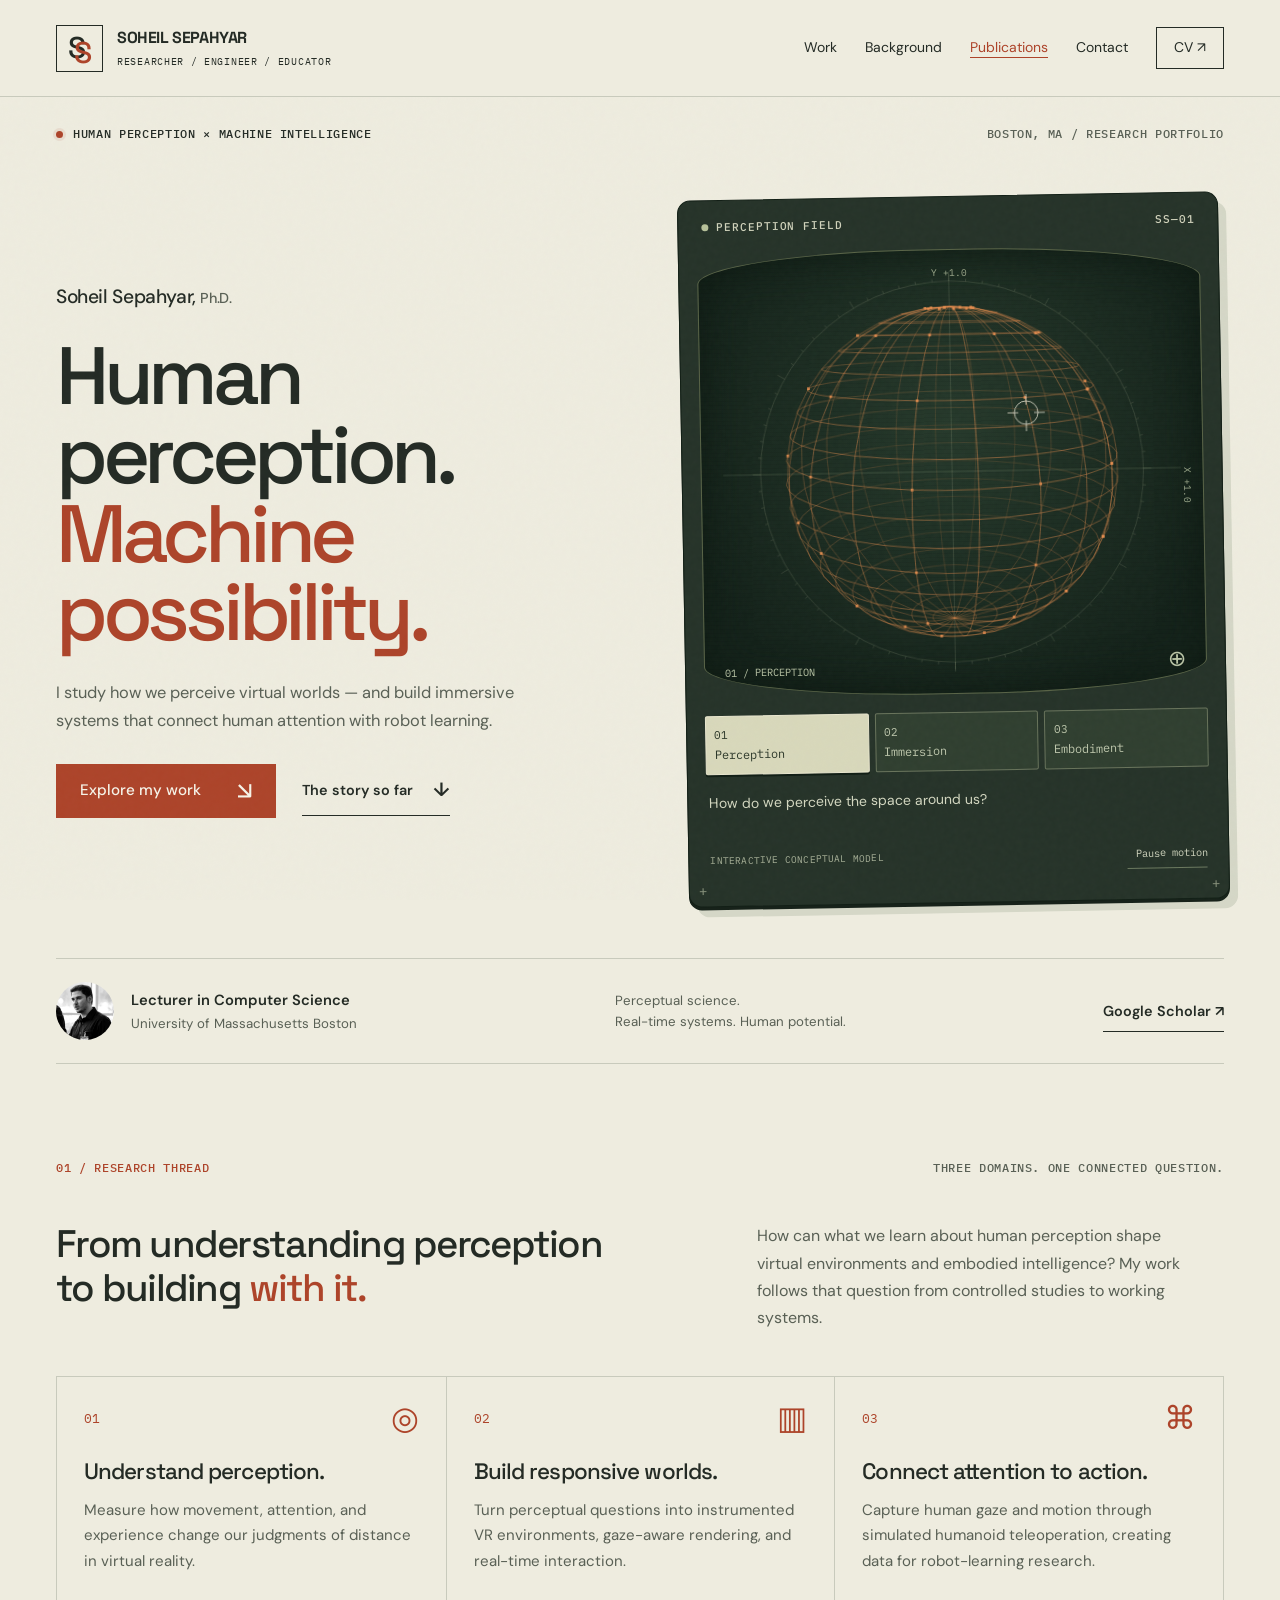
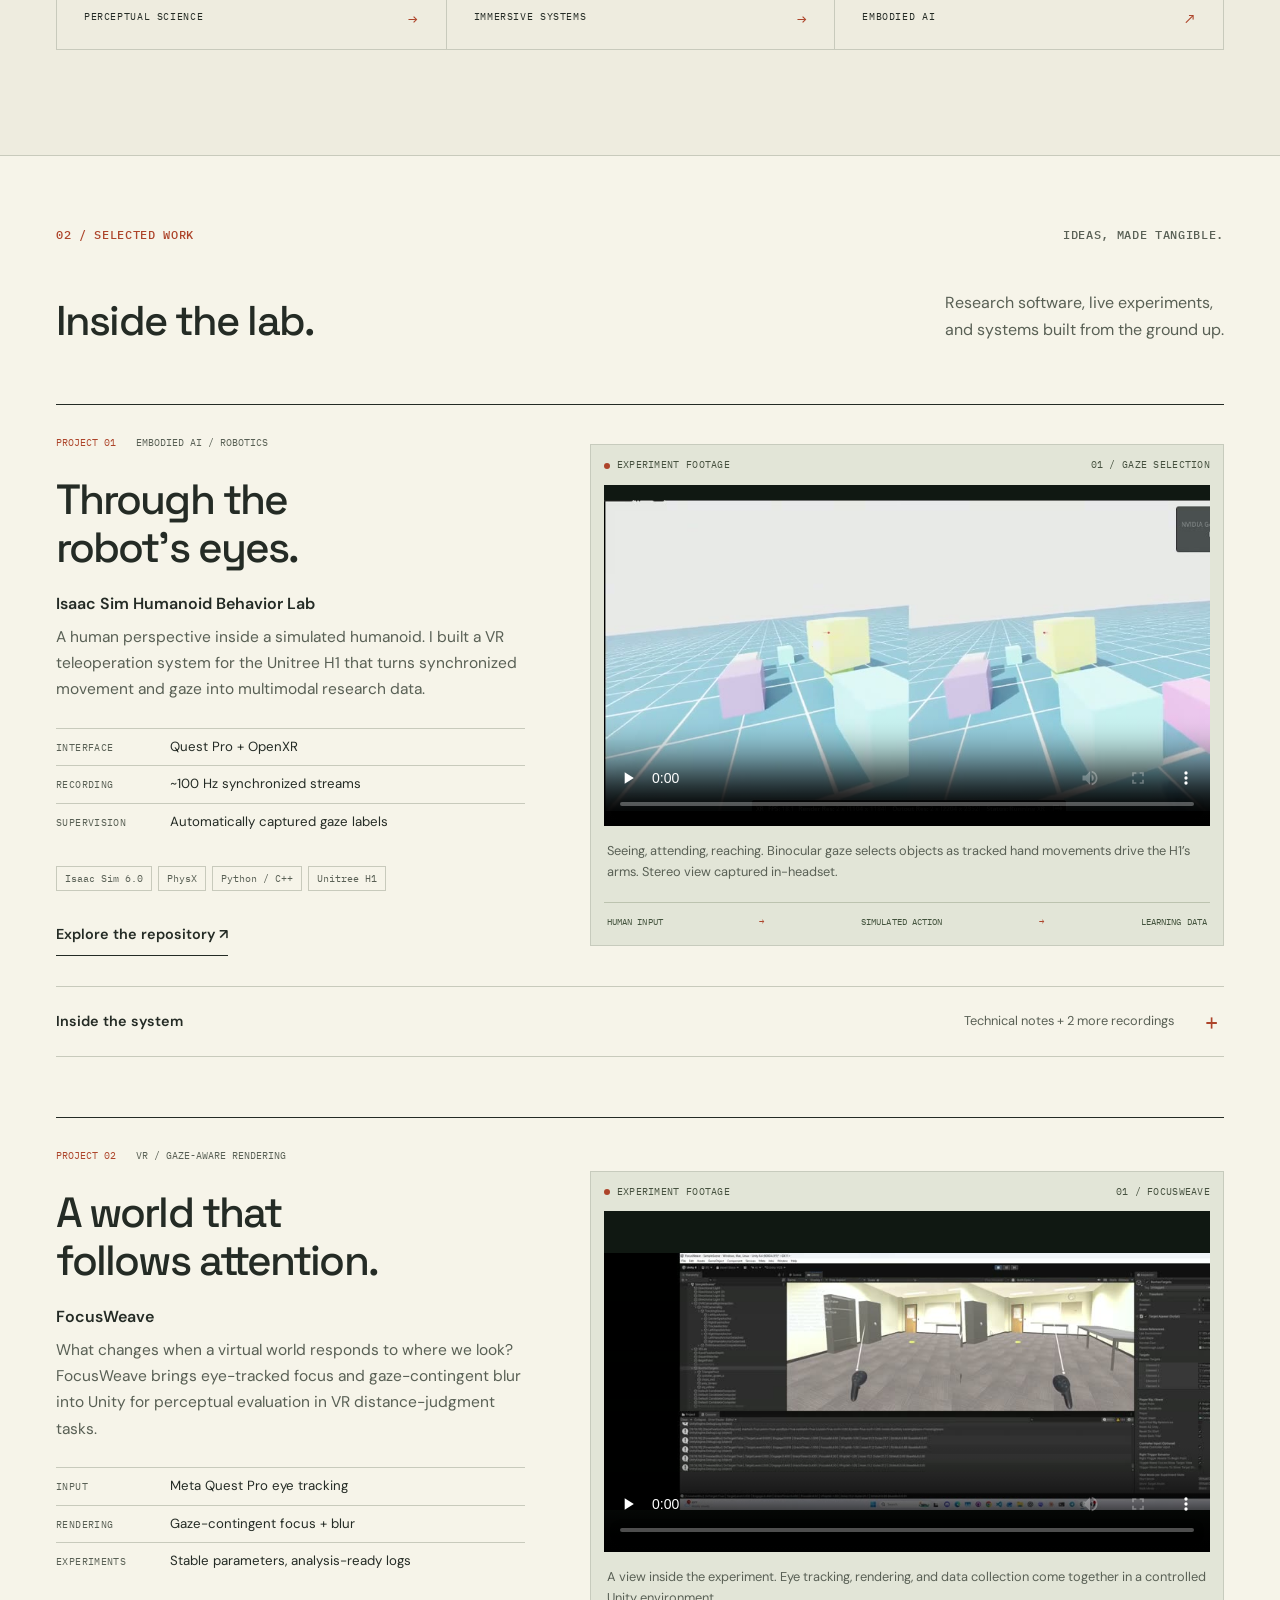
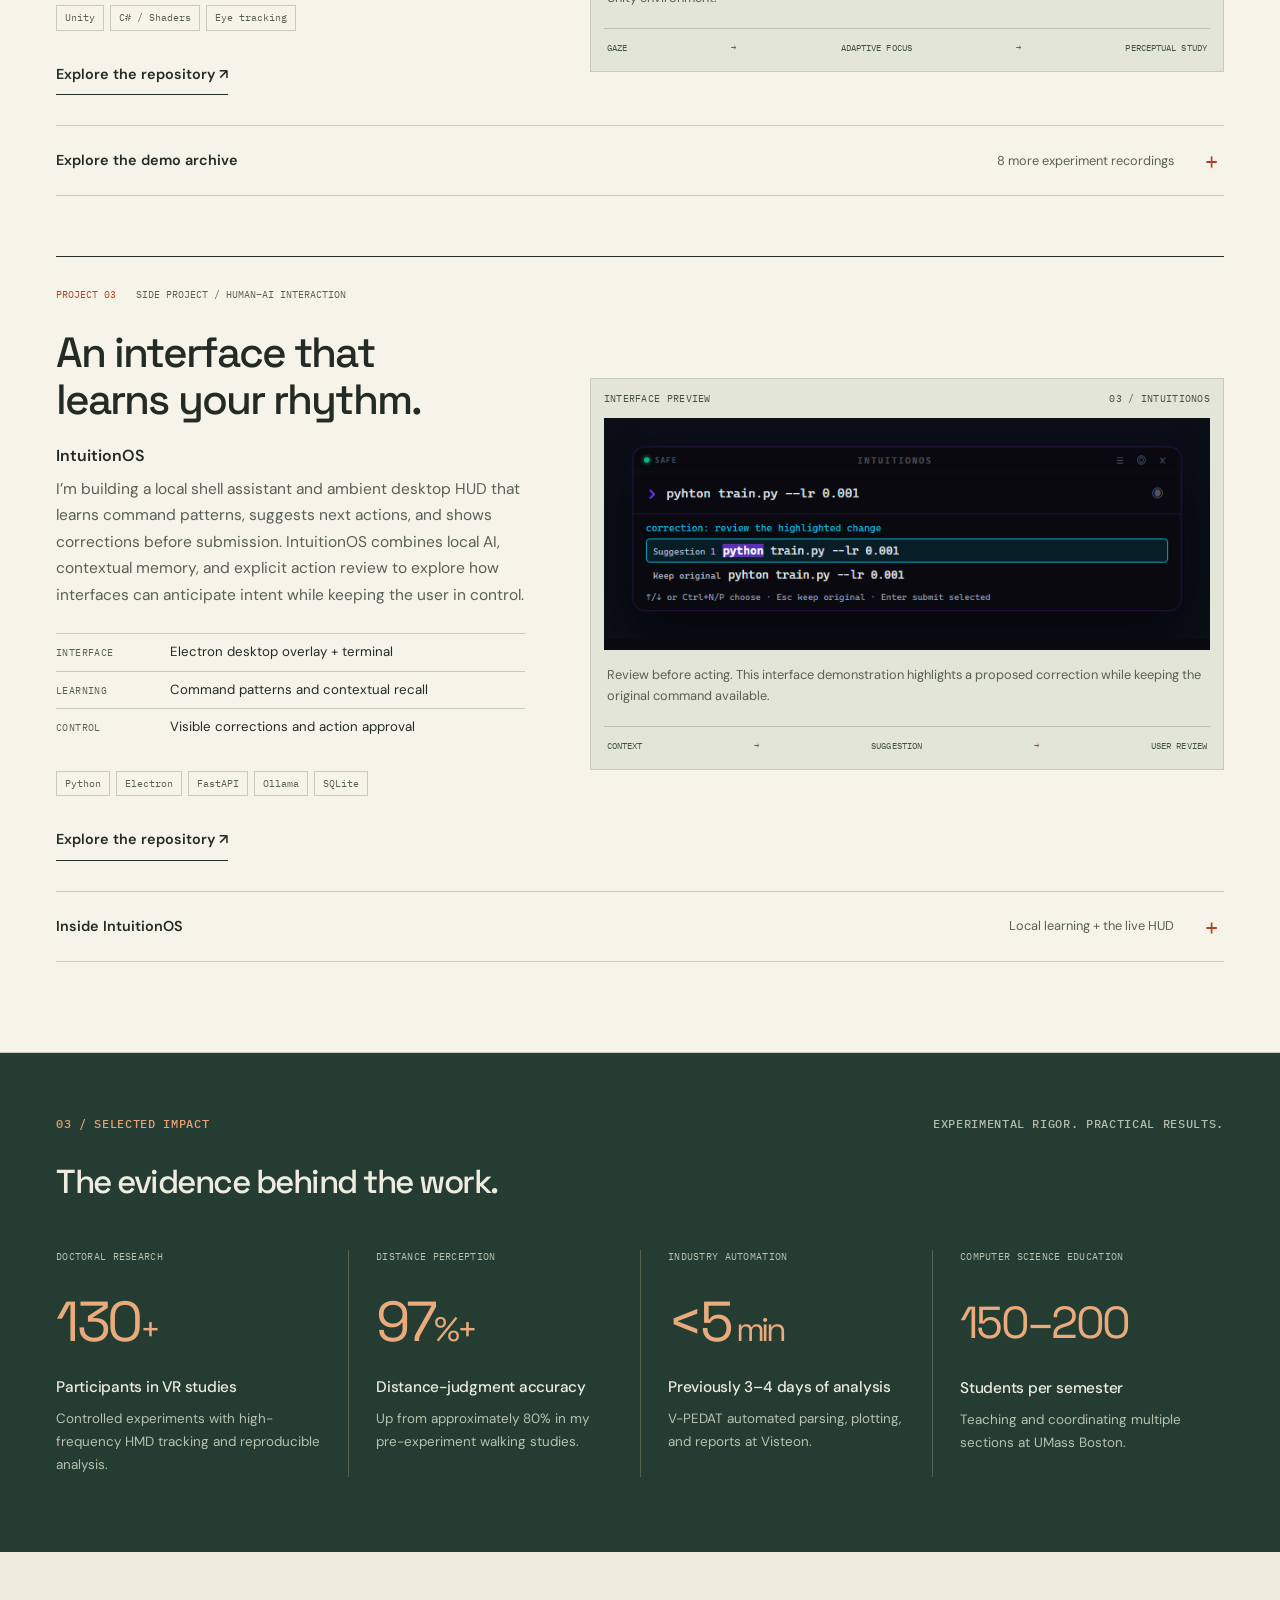
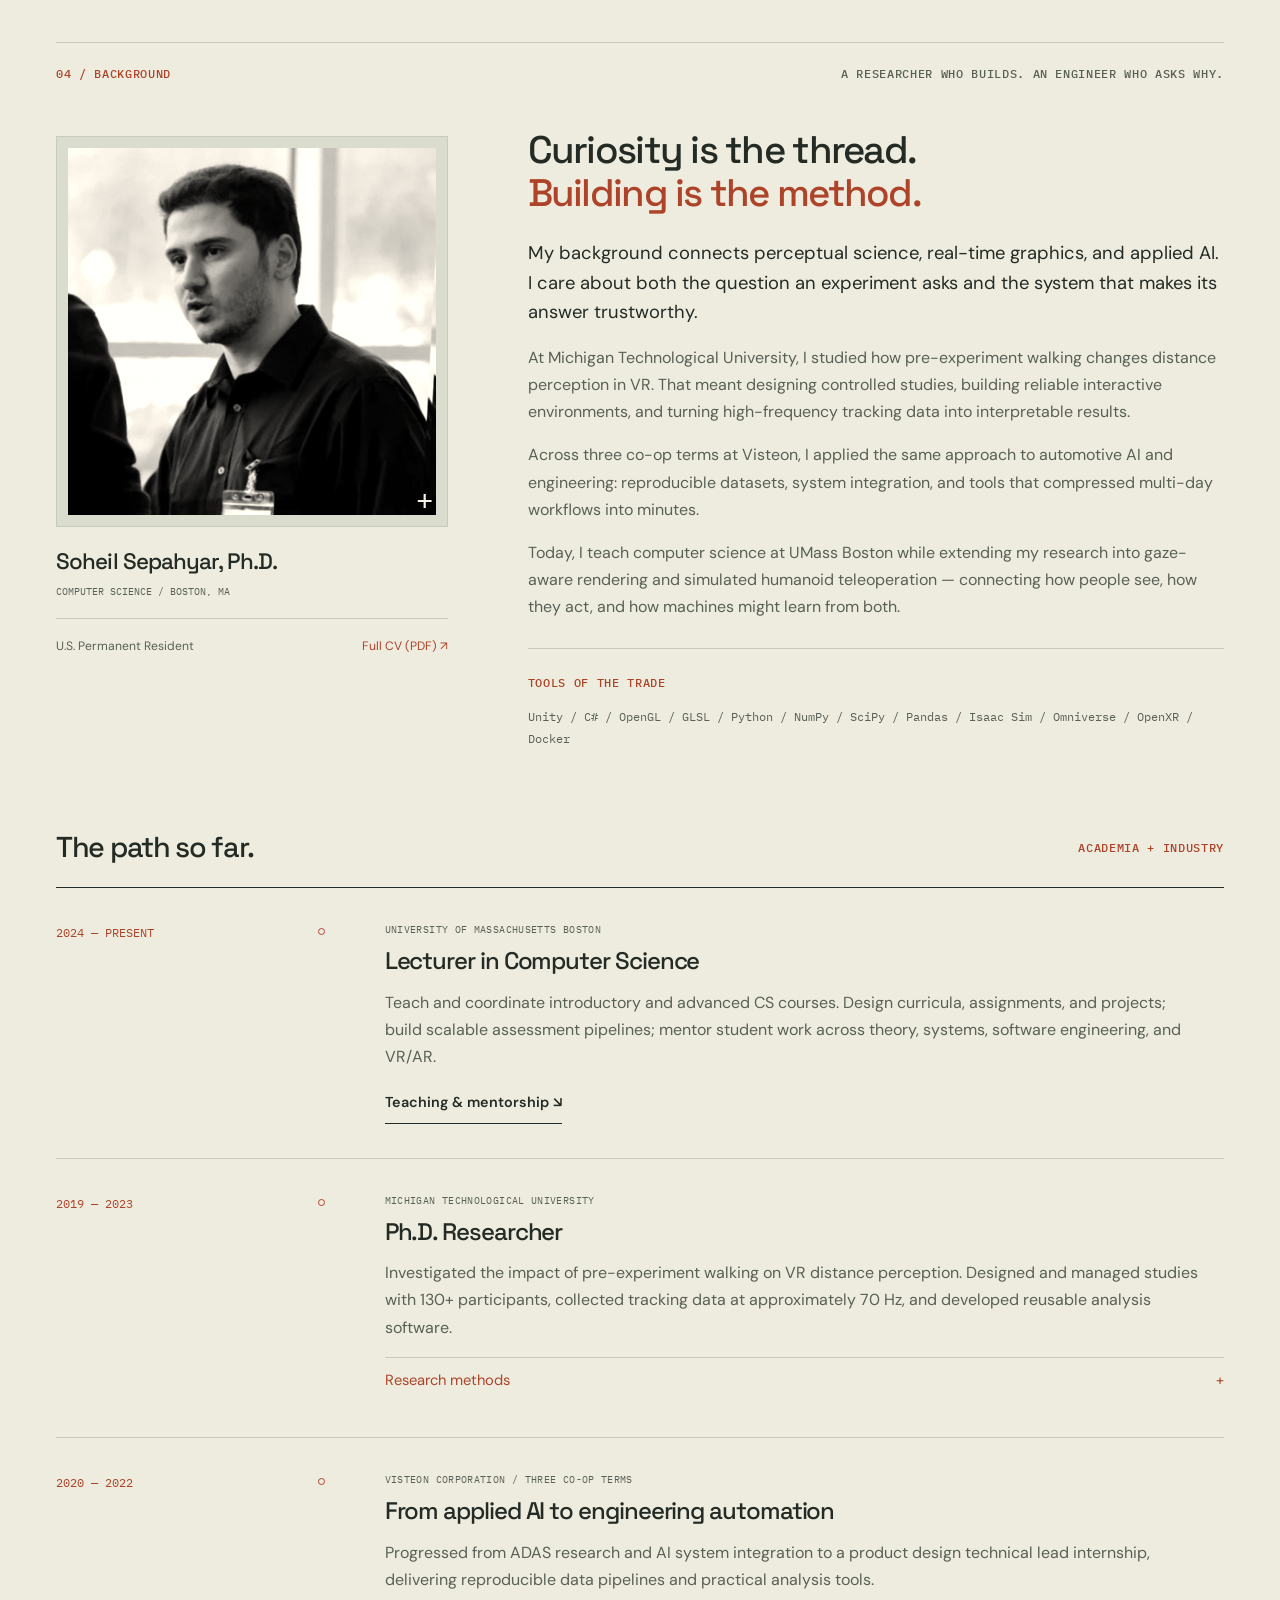
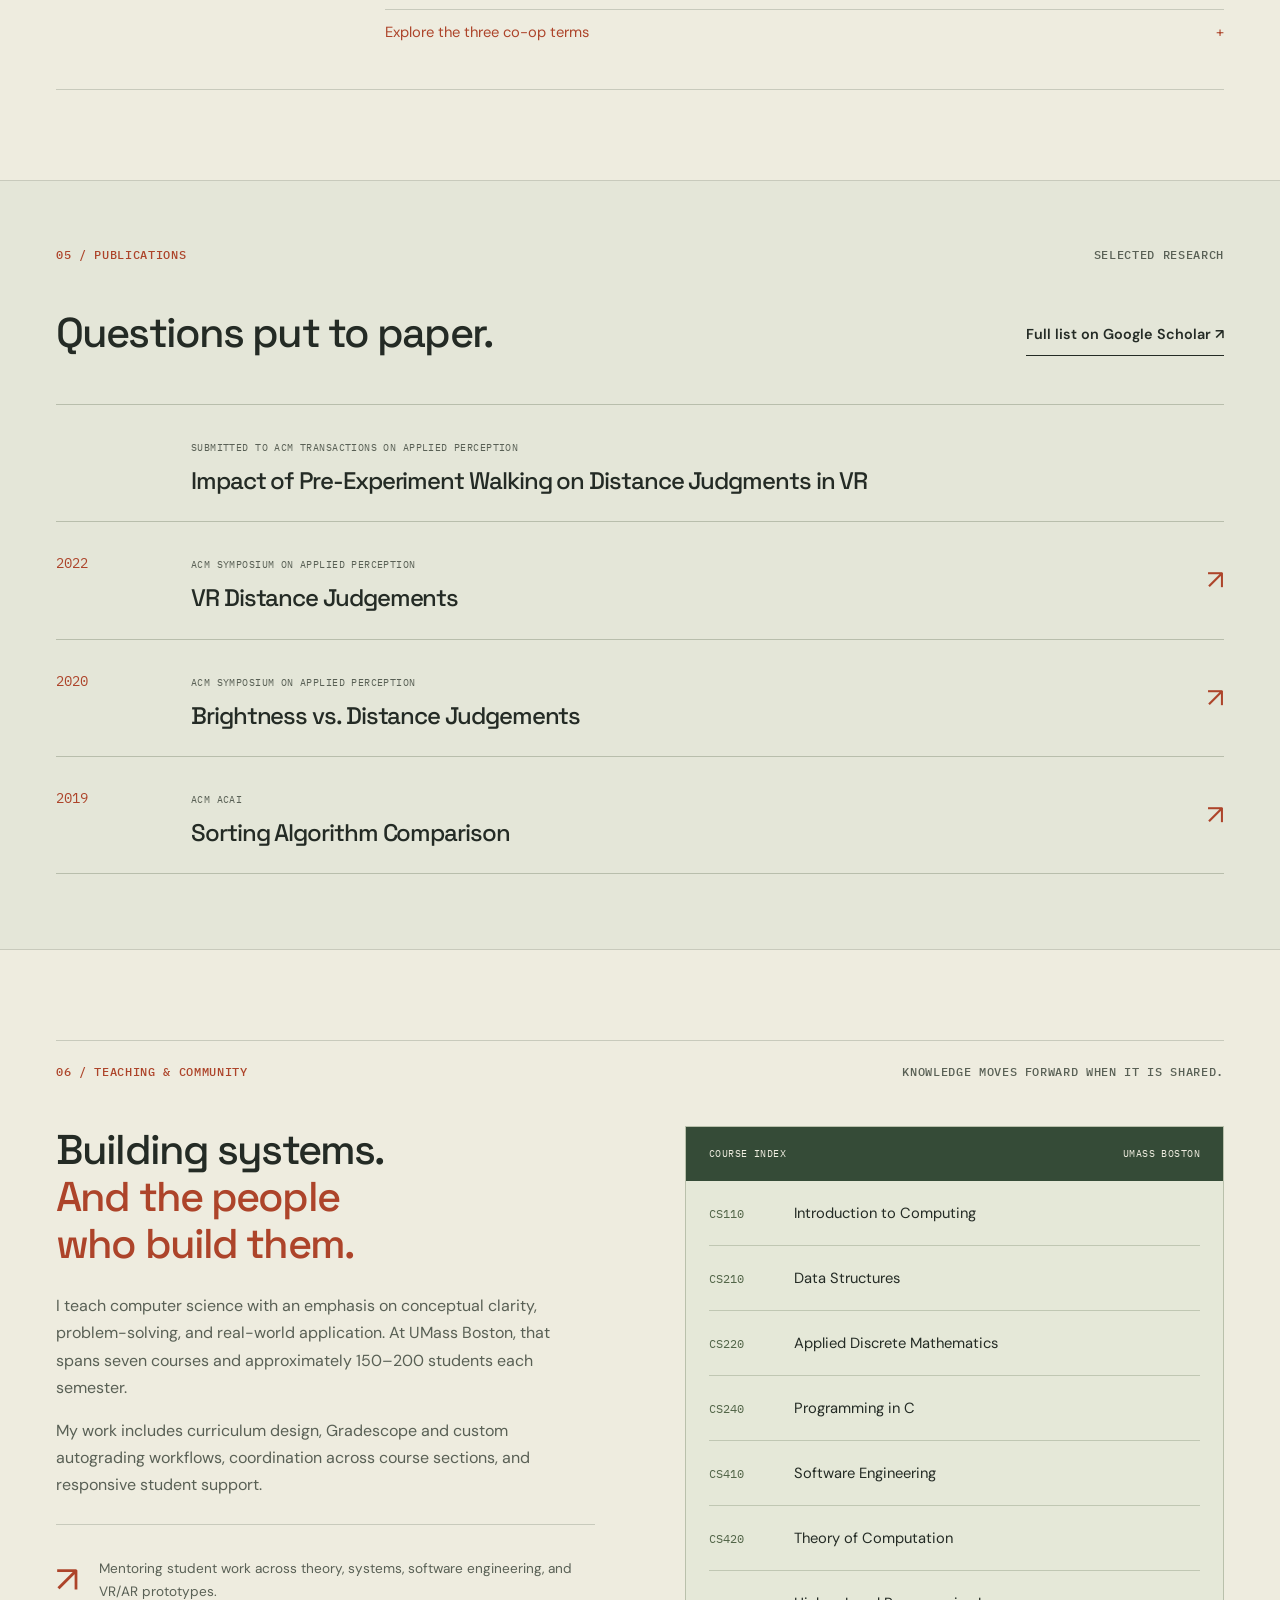
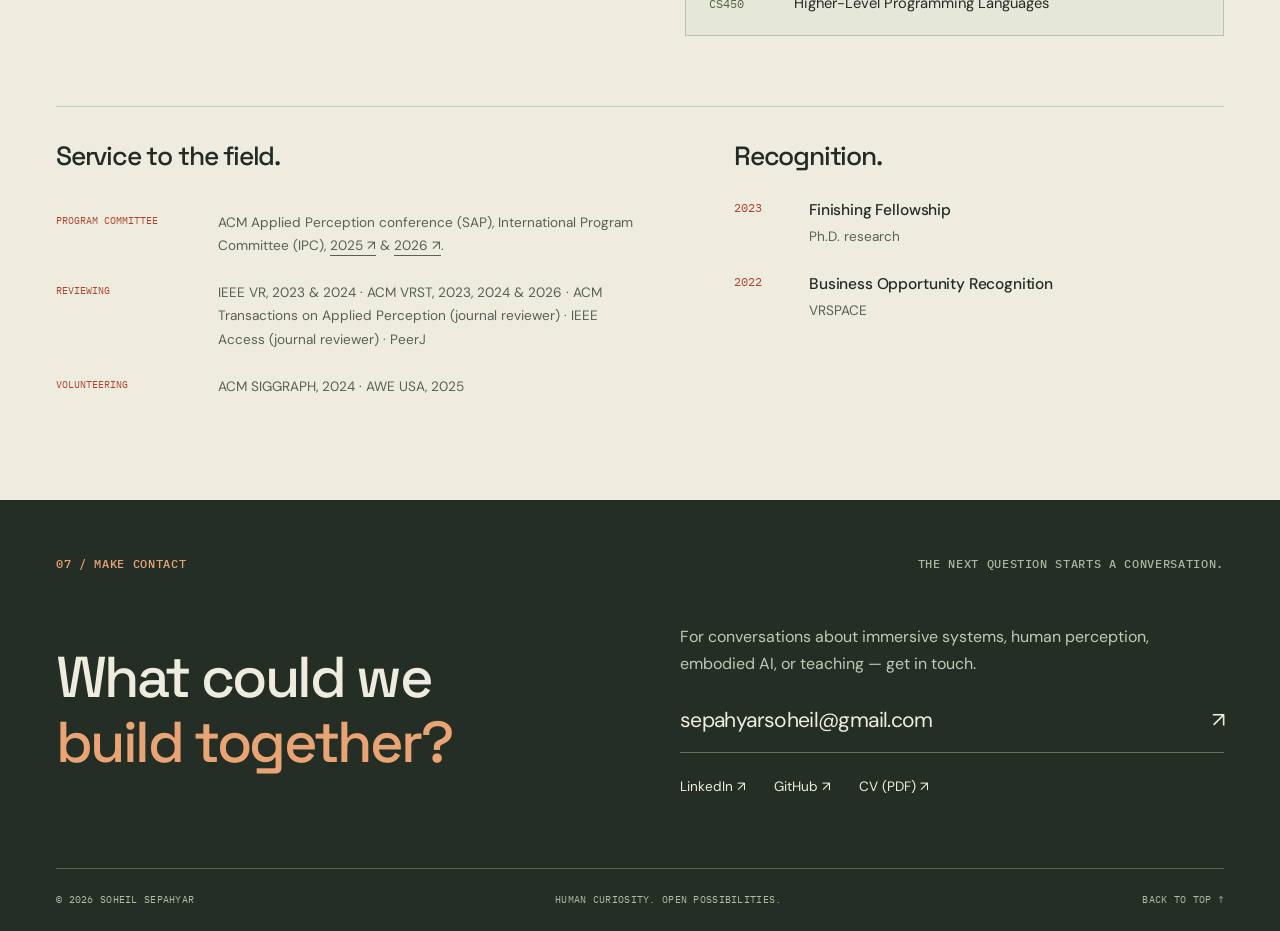
==== commit 1e11eb88: "Add IntuitionOS as the third portfolio project" ====
--- a/index.html
+++ b/index.html
@@ -84,6 +84,29 @@
 <figure><video controls preload="none" playsinline poster="ProjectDemos/FocusWeave/part_009_poster.jpg" aria-label="FocusWeave demo 9"><source src="ProjectDemos/FocusWeave/part_009.mp4" type="video/mp4"><a href="ProjectDemos/FocusWeave/part_009.mp4">Watch the recording</a>.</video><figcaption>09 / FocusWeave</figcaption></figure>
     </div></div></details>
   </article>
+  <article class="project" id="intuitionos" aria-labelledby="intuitionos-title">
+    <div class="project-copy">
+      <div class="project-eyebrow"><span>PROJECT 03</span><span>SIDE PROJECT / HUMAN–AI INTERACTION</span></div>
+      <h3 id="intuitionos-title">An interface that<br>learns your rhythm.</h3>
+      <p class="project-name">IntuitionOS</p>
+      <p>I’m building a local shell assistant and ambient desktop HUD that learns command patterns, suggests next actions, and shows corrections before submission. IntuitionOS combines local AI, contextual memory, and explicit action review to explore how interfaces can anticipate intent while keeping the user in control.</p>
+      <dl class="project-facts"><div><dt>INTERFACE</dt><dd>Electron desktop overlay + terminal</dd></div><div><dt>LEARNING</dt><dd>Command patterns and contextual recall</dd></div><div><dt>CONTROL</dt><dd>Visible corrections and action approval</dd></div></dl>
+      <div class="tags"><span>Python</span><span>Electron</span><span>FastAPI</span><span>Ollama</span><span>SQLite</span></div>
+      <a class="text-link" href="https://github.com/soheilAppear/IntuitionOS/tree/integrate-main" target="_blank" rel="noopener">Explore the repository ↗</a>
+    </div>
+    <div class="project-media">
+      <div class="media-label"><span>INTERFACE PREVIEW</span><span>03 / INTUITIONOS</span></div>
+      <figure><img class="project-screenshot" src="assets/intuitionos/hud-correction.png" width="680" height="260" loading="lazy" decoding="async" alt="IntuitionOS command-correction preview highlighting python as the suggested correction for pyhton, with an option to keep the original command."><figcaption>Review before acting. This interface demonstration highlights a proposed correction while keeping the original command available.</figcaption></figure>
+      <div class="media-readout"><span>CONTEXT</span><span aria-hidden="true">→</span><span>SUGGESTION</span><span aria-hidden="true">→</span><span>USER REVIEW</span></div>
+    </div>
+    <details class="project-details">
+      <summary>Inside IntuitionOS <span>Local learning + the live HUD</span><span class="details-icon" aria-hidden="true">+</span></summary>
+      <div class="details-body"><div class="detail-columns">
+        <div><h4>Anticipation, with visible intent.</h4><p>The Electron HUD and terminal share a Python core. Command history and context inform suggestions, Ollama provides local model inference, and SQLite stores memory. Proposed corrections remain visible before submission; irreversible actions require explicit approval.</p><p><a class="text-link" href="https://github.com/soheilAppear/IntuitionOS/blob/integrate-main/docs/architecture.md" target="_blank" rel="noopener">Read the architecture notes ↗</a></p></div>
+        <figure><img class="project-screenshot" src="assets/intuitionos/hud-live-chat.png" width="680" height="416" loading="lazy" decoding="async" alt="IntuitionOS desktop HUD showing a response from its local language model."><figcaption>The IntuitionOS HUD responding through its live local backend.</figcaption></figure>
+      </div></div>
+    </details>
+  </article>
 </div></section>
 
 <section class="impact-section" id="impact" aria-labelledby="impact-title"><div class="wrap">
--- a/styles.css
+++ b/styles.css
@@ -24,6 +24,7 @@
 .project-facts{margin:25px 0}.project-facts>div{display:grid;grid-template-columns:104px 1fr;gap:10px;padding-block:7px;border-top:1px solid var(--line);align-items:baseline}.project-facts dt{font:.6rem var(--mono);letter-spacing:.04em;color:var(--muted)}.project-facts dd{margin:0;font-size:.83rem}.tags{display:flex;flex-wrap:wrap;gap:6px;margin-bottom:23px}.tags span{border:1px solid var(--line);padding:4px 8px;font:.65rem/1.5 var(--mono);color:var(--muted)}
 .project-media{align-self:center;min-width:0;background:#e2e5d7;padding:13px;border:1px solid #c7cbbd}.media-label{display:flex;flex-wrap:wrap;justify-content:space-between;gap:8px;font:.6rem/1.5 var(--mono);letter-spacing:.03em;margin-bottom:12px;color:#46513f}.media-label>span:first-child{display:flex;align-items:center;gap:7px}.record-dot{width:6px;height:6px}video{width:100%;aspect-ratio:16/9;object-fit:contain;background:#101812}figcaption{color:var(--muted);font-size:.8rem;line-height:1.65;padding:14px 3px 5px}.media-readout{display:flex;justify-content:space-between;align-items:center;gap:5px;margin-top:15px;padding:12px 3px 3px;border-top:1px solid #bcc3af;font:.58rem/1.5 var(--mono);letter-spacing:.01em;color:#44543e}.media-readout>span[aria-hidden]{color:var(--rust)}
 .project-details{grid-column:1/-1;margin-top:30px;border-top:1px solid var(--line);border-bottom:1px solid var(--line)}summary{list-style:none;cursor:pointer}summary::-webkit-details-marker{display:none}.project-details>summary{display:flex;align-items:center;gap:25px;padding:20px 0;font-size:.9rem;font-weight:600}.project-details>summary>span:not(.details-icon){color:var(--muted);font-weight:400;font-size:.8rem;margin-left:auto}.details-icon{color:var(--rust);font:1.4rem var(--mono);width:25px;text-align:center;transition:transform .2s}details[open]>summary .details-icon{transform:rotate(45deg)}.details-body{padding:12px 0 32px}.detail-columns{display:grid;grid-template-columns:1fr 1fr;gap:40px}.detail-columns h4{margin-bottom:12px}.detail-columns p,.details-body>p{color:var(--muted);font-size:.94rem}.roadmap-note{padding:20px;background:#e7e9db;border-left:2px solid var(--rust);margin-block:25px}.demo-grid{display:grid;grid-template-columns:1fr 1fr;gap:28px;margin-top:25px}
+.project-screenshot{width:100%;height:auto}
 /* Results */
 .impact-section{background:var(--green);color:var(--paper);padding-block:62px 75px}.impact-section .section-heading{border:0;padding:0;margin-bottom:30px}.impact-section .eyebrow{color:#e7a374}.impact-section .section-aside{color:#b4bdaa}.impact-section h2{font-size:clamp(1.8rem,2.6vw,2.5rem)}.impact-grid{display:grid;grid-template-columns:repeat(4,1fr);margin-top:50px}.impact-item{padding-right:25px}.impact-item+.impact-item{border-left:1px solid #536350;padding-left:27px}.impact-context{display:block;font:.6rem/1.5 var(--mono);color:#b8c2af;letter-spacing:.03em;min-height:30px}.impact-item>strong{display:block;font:400 clamp(2.5rem,4.4vw,4rem)/1.2 var(--display);color:#e9aa7c;letter-spacing:-.06em;margin:8px 0 20px;white-space:nowrap}.impact-item>strong span{font-size:.6em}.impact-item>strong.compact-number{font-size:clamp(2.3rem,3.5vw,3.2rem);padding-block:8px 7px}.impact-item h3{font:500 .96rem/1.45 var(--body);letter-spacing:-.015em;margin-bottom:10px}.impact-item p{font-size:.84rem;color:#b8c2af;line-height:1.7}
 /* Background and career */
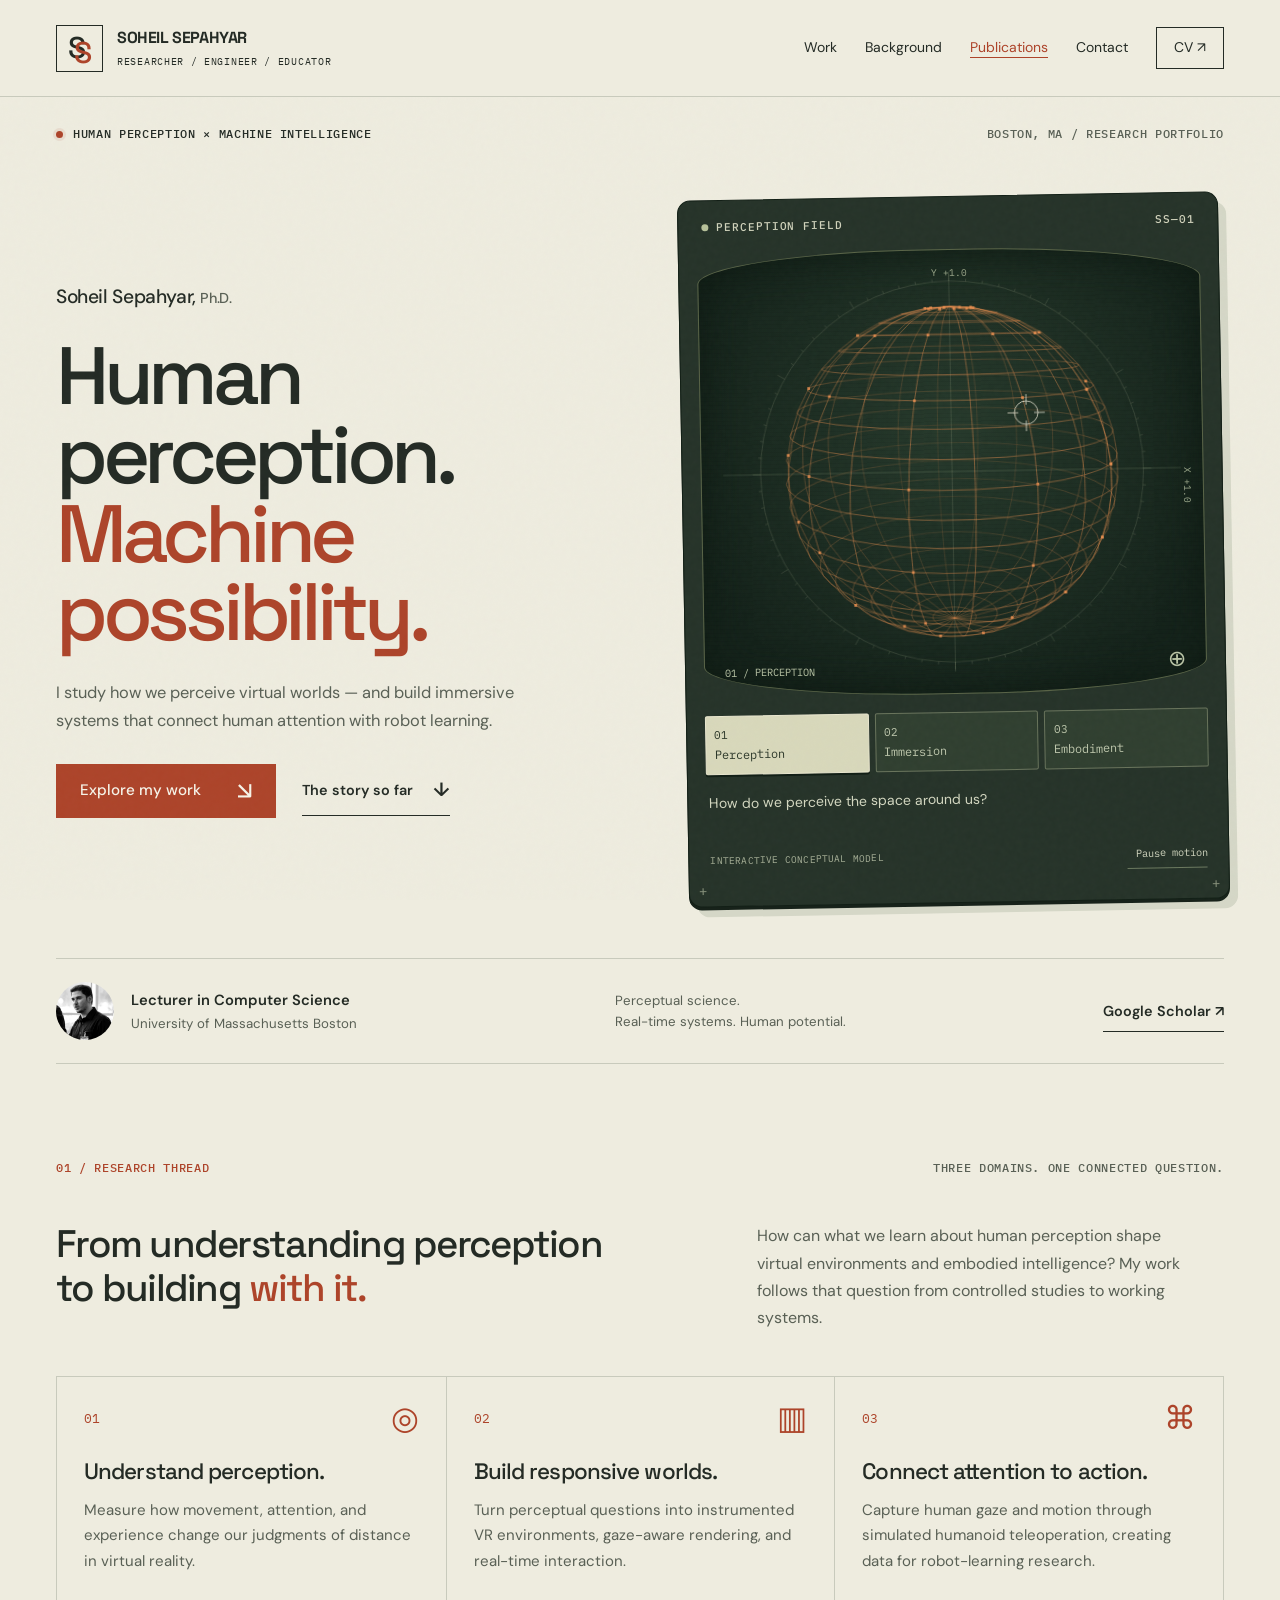
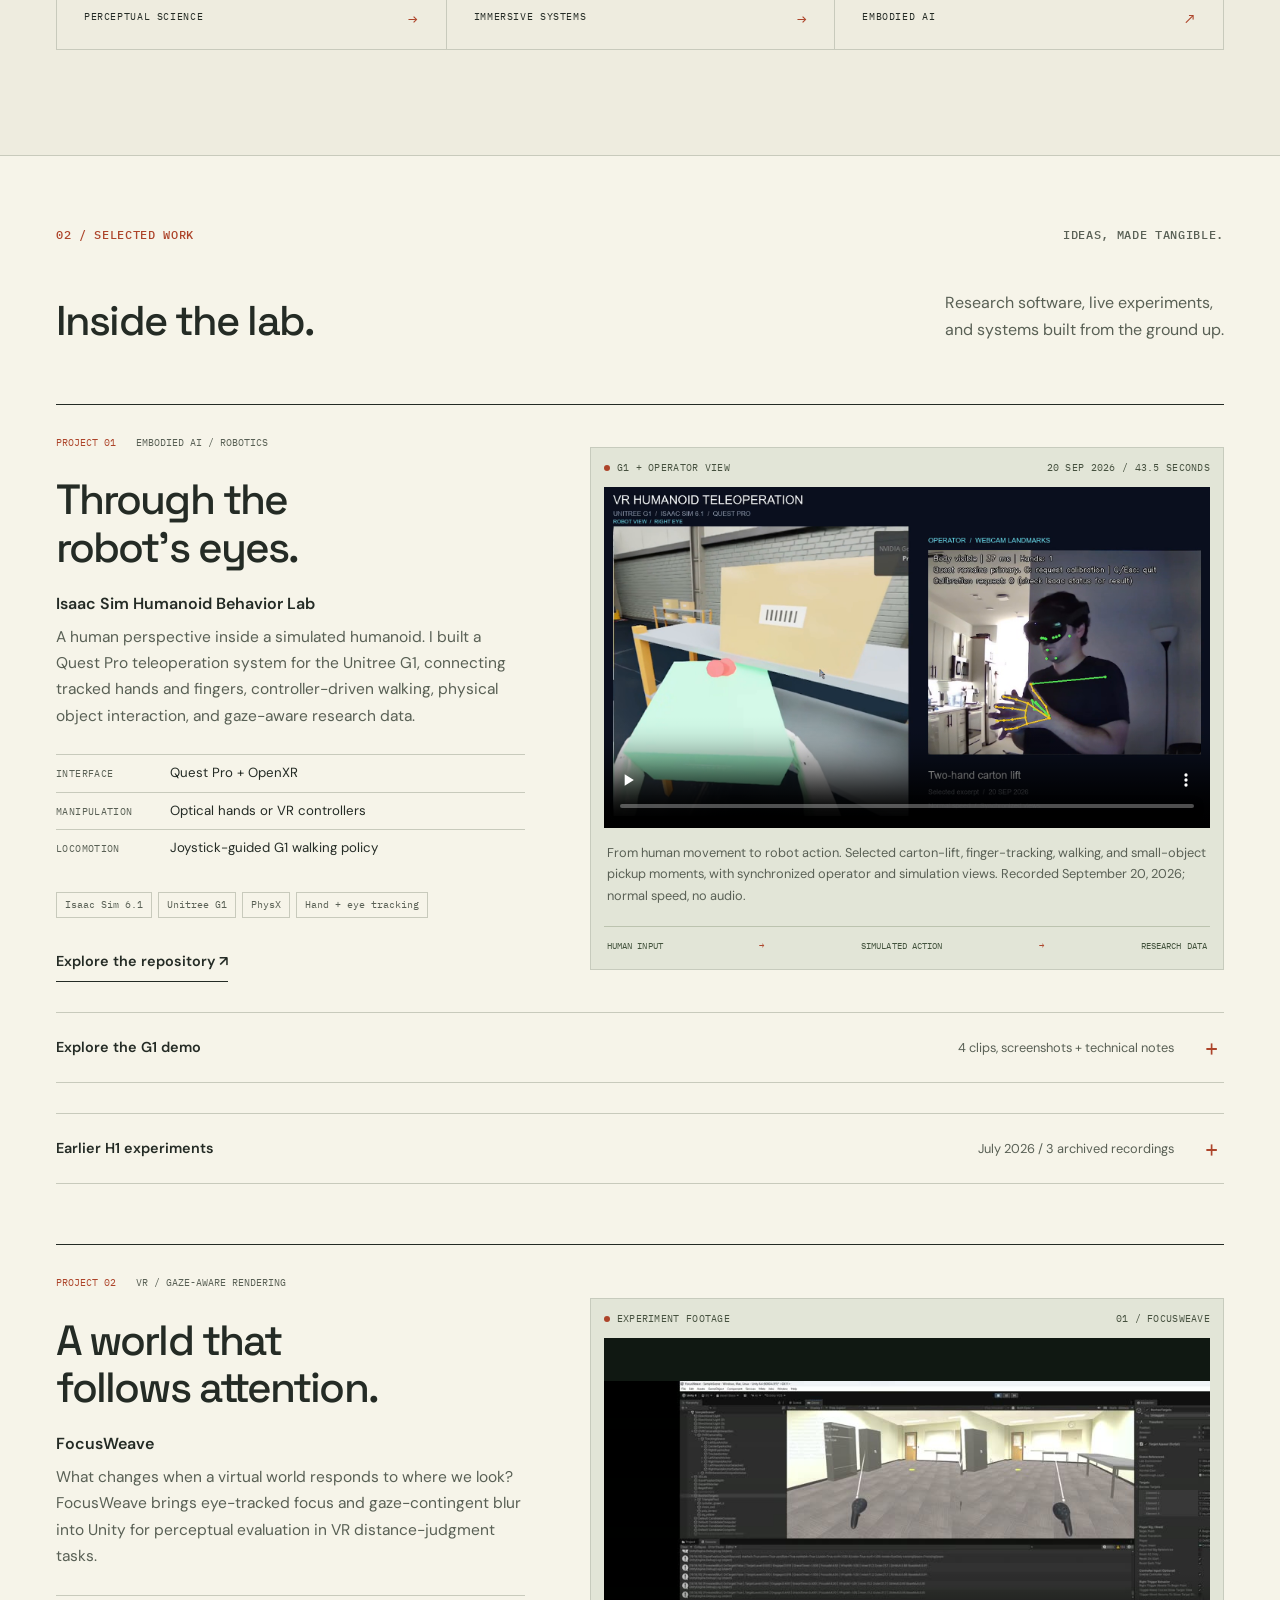
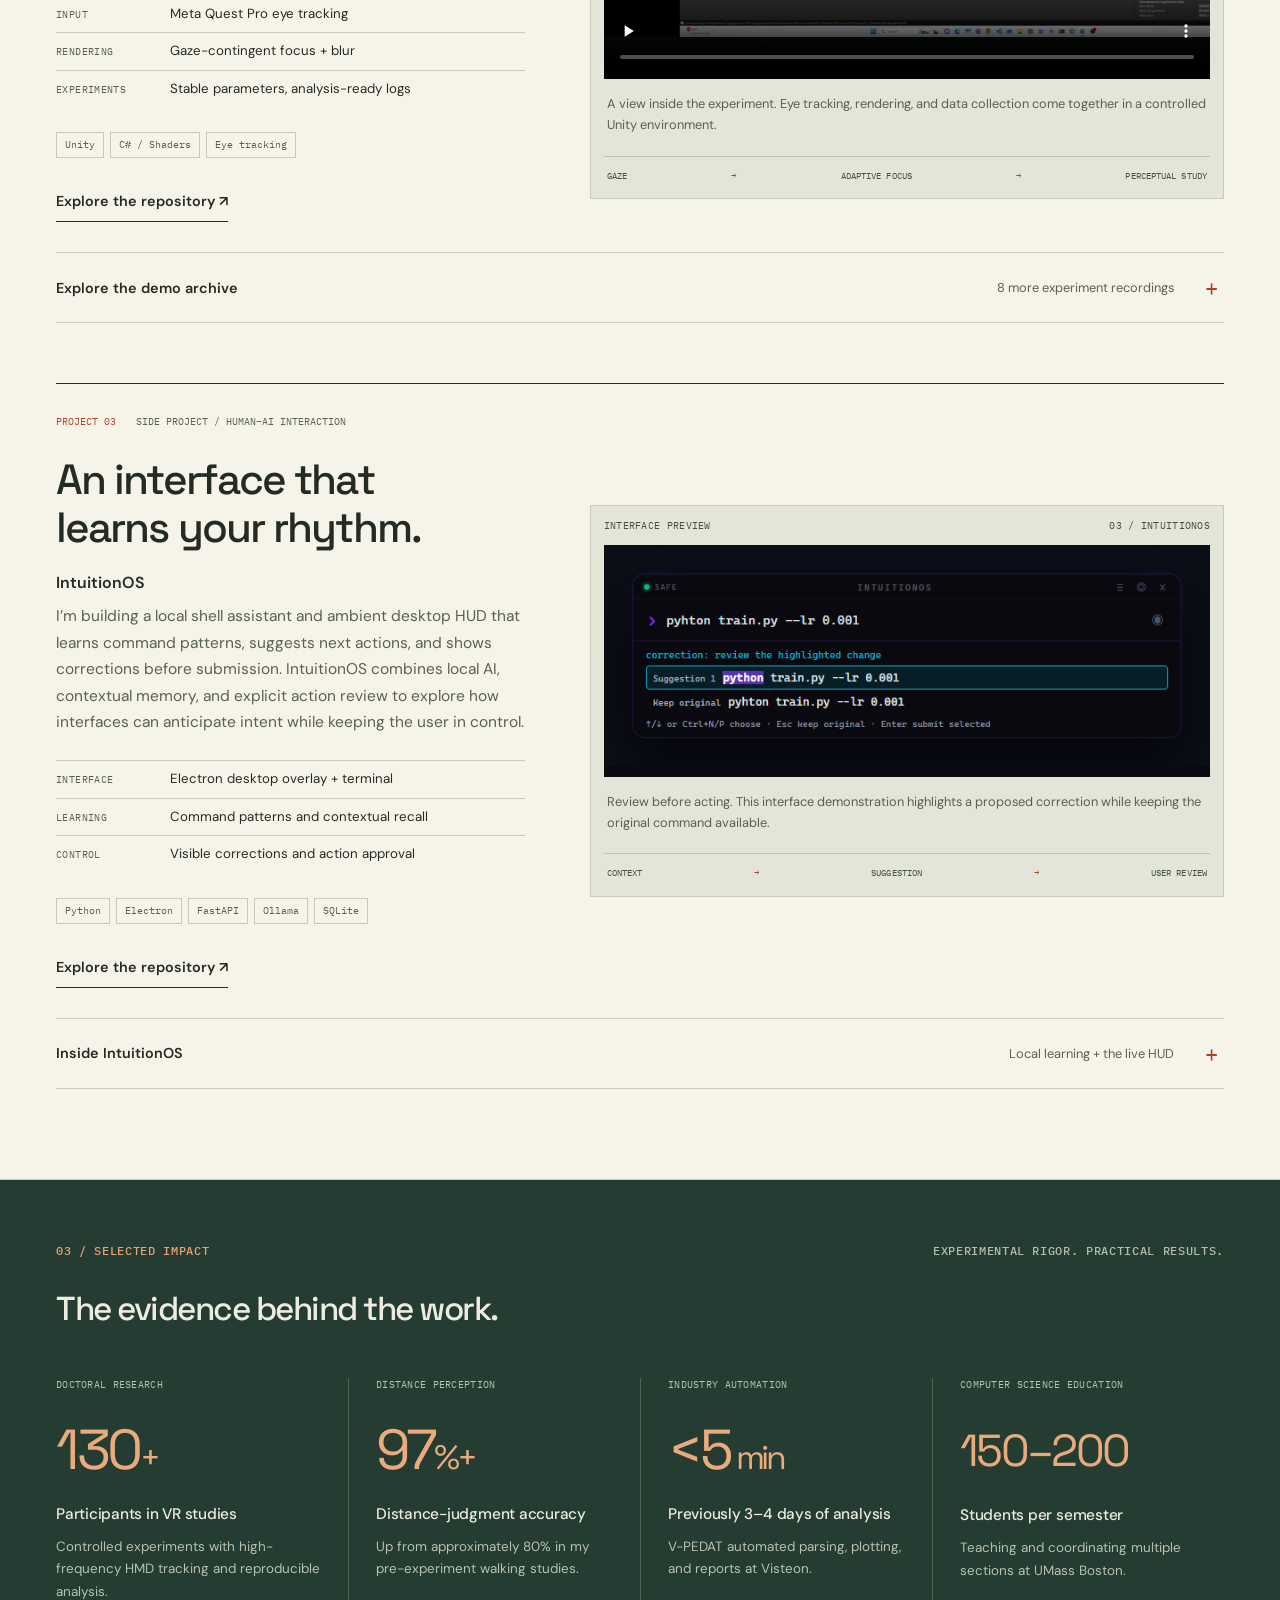
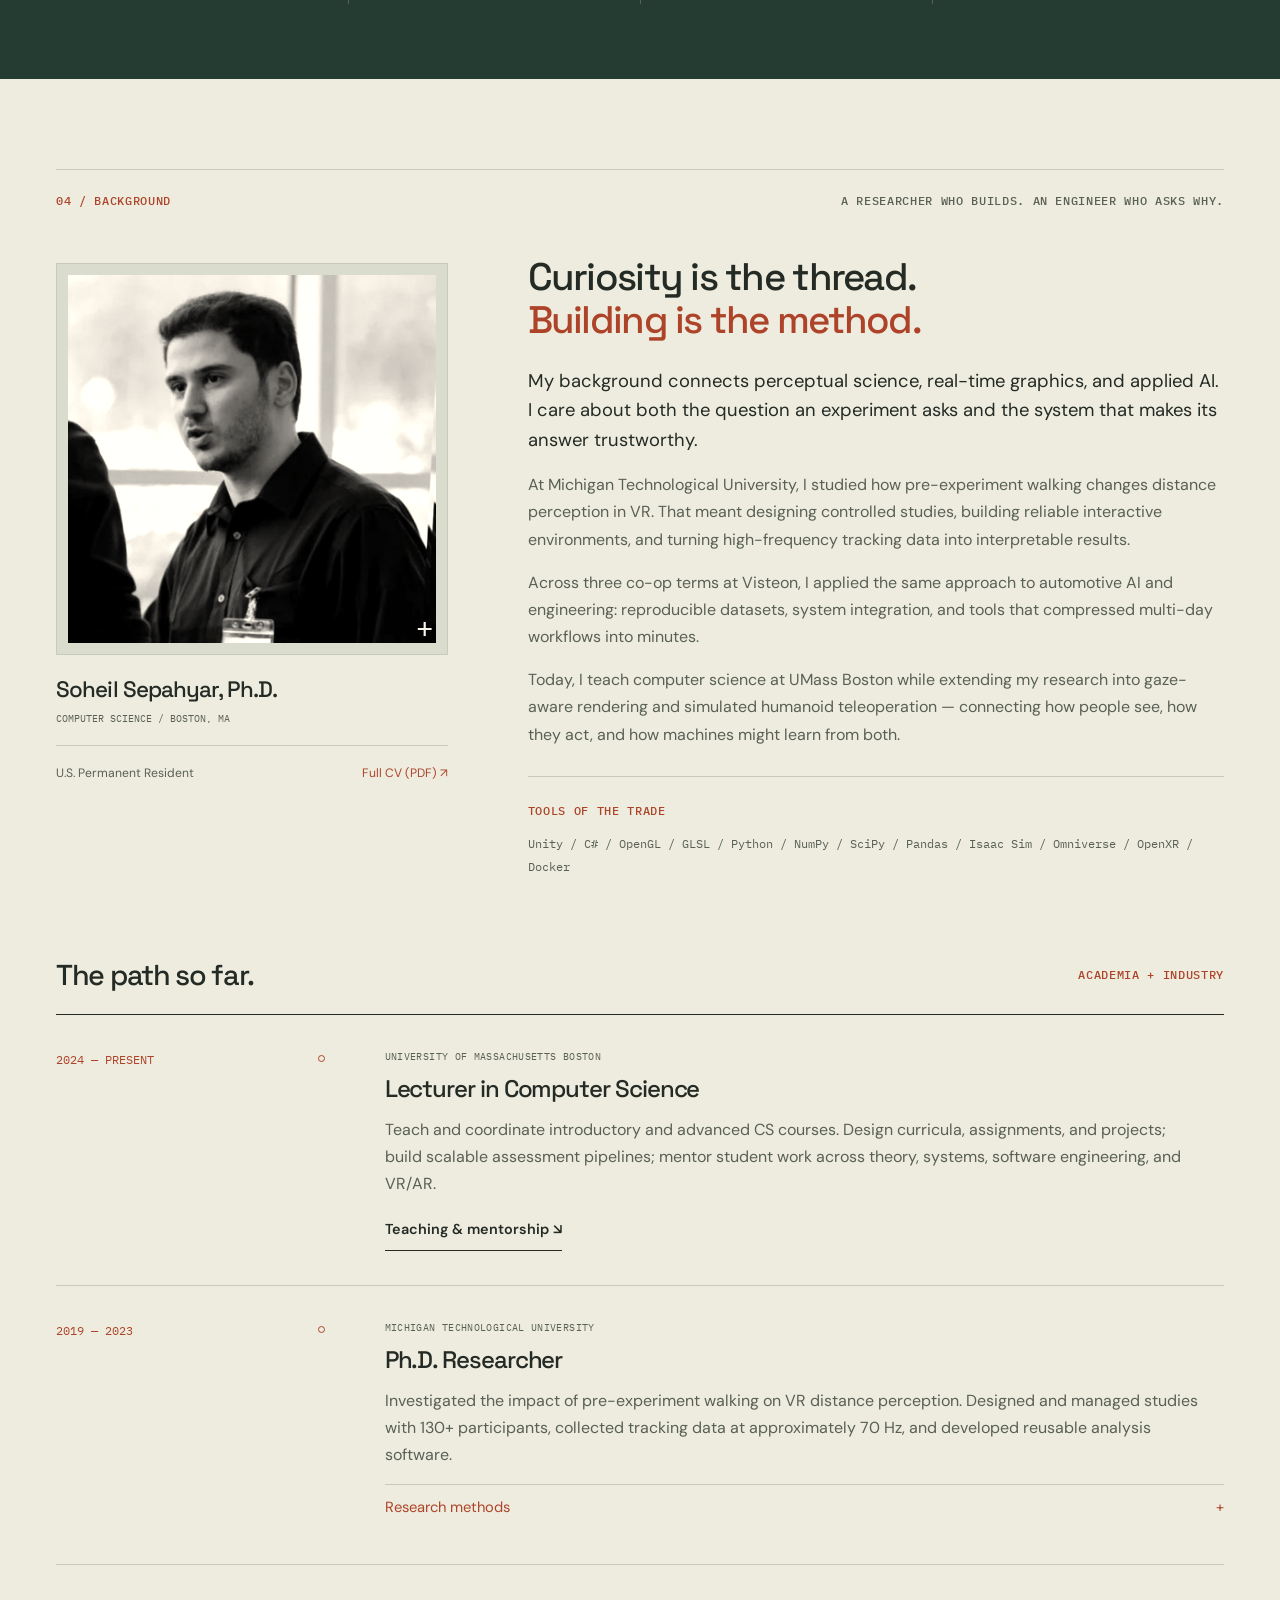
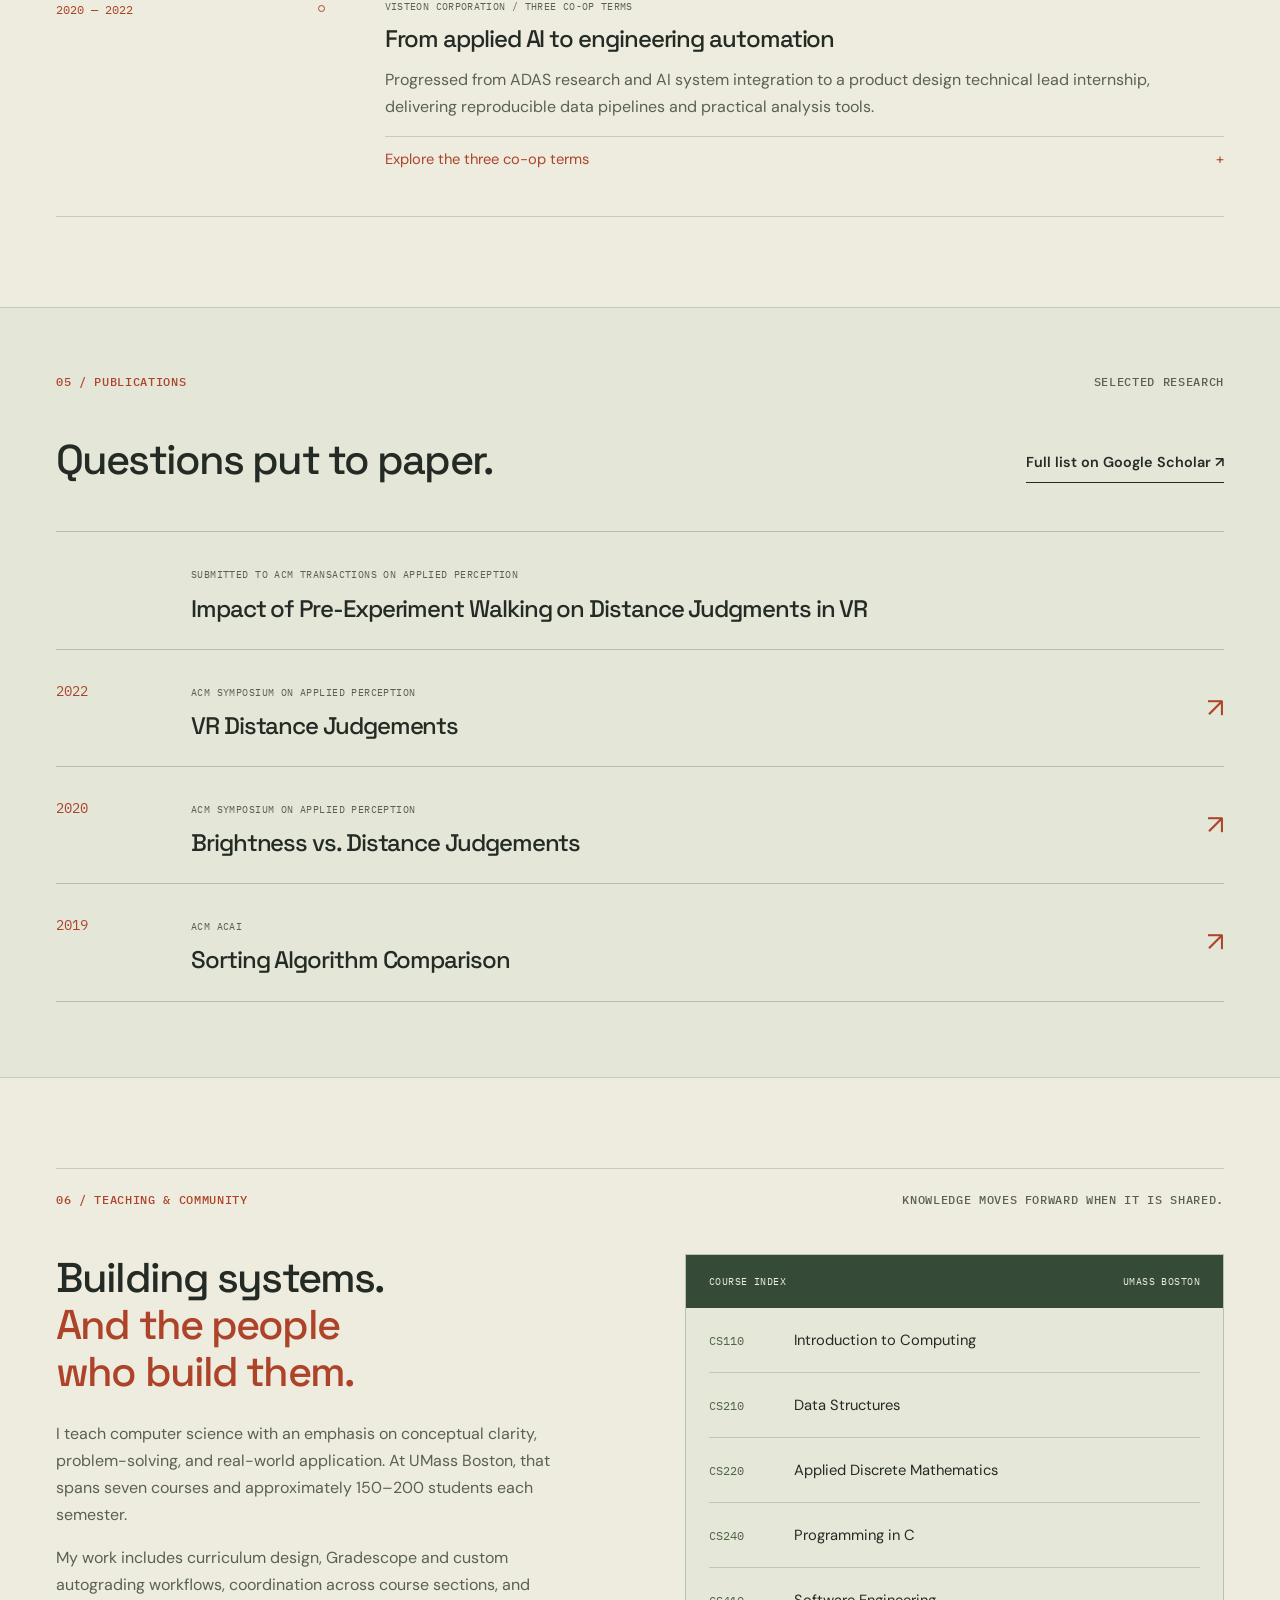
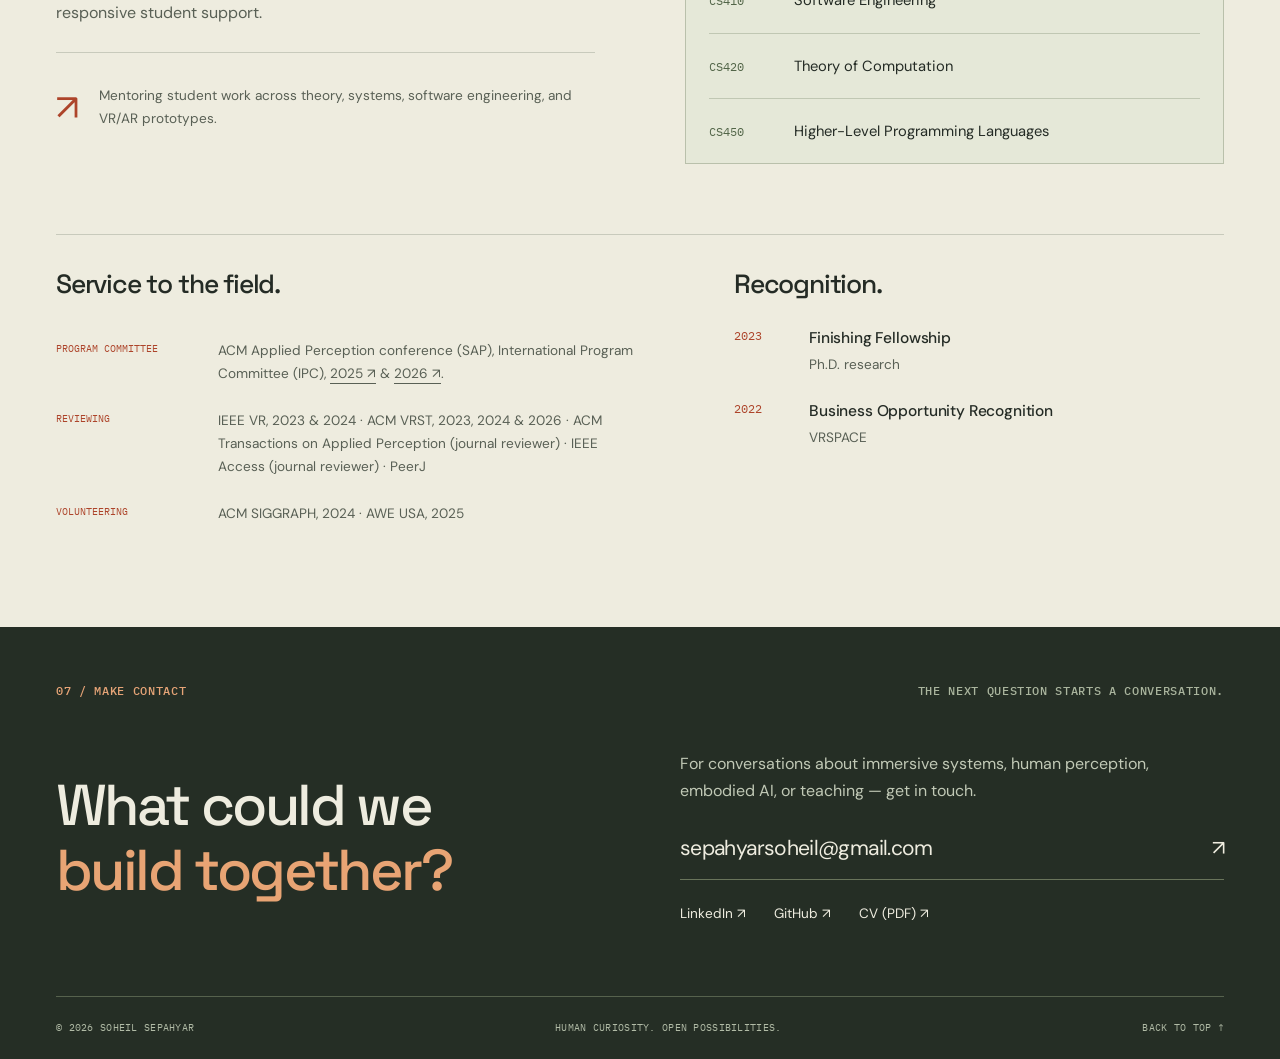
==== commit de6b4eda: "Update G1 humanoid portfolio with operator demo and screenshots" ====
--- a/index.html
+++ b/index.html
@@ -56,16 +56,103 @@
 <section class="work-section" id="work" aria-labelledby="work-title"><div class="wrap">
   <div class="section-heading"><p class="eyebrow">02 / SELECTED WORK</p><span class="section-aside">IDEAS, MADE TANGIBLE.</span></div>
   <div class="section-title-row"><h2 id="work-title">Inside the lab.</h2><p>Research software, live experiments,<br>and systems built from the ground up.</p></div>
-  <article class="project">
-    <div class="project-copy"><div class="project-eyebrow"><span>PROJECT 01</span><span>EMBODIED AI / ROBOTICS</span></div><h3>Through the<br>robot’s eyes.</h3><p class="project-name">Isaac Sim Humanoid Behavior Lab</p><p>A human perspective inside a simulated humanoid. I built a VR teleoperation system for the Unitree H1 that turns synchronized movement and gaze into multimodal research data.</p><dl class="project-facts"><div><dt>INTERFACE</dt><dd>Quest Pro + OpenXR</dd></div><div><dt>RECORDING</dt><dd>~100 Hz synchronized streams</dd></div><div><dt>SUPERVISION</dt><dd>Automatically captured gaze labels</dd></div></dl><div class="tags"><span>Isaac Sim 6.0</span><span>PhysX</span><span>Python / C++</span><span>Unitree H1</span></div><a class="text-link" href="https://github.com/soheilAppear/IsaacSim-HumanoidBehavior" target="_blank" rel="noopener">Explore the repository ↗</a></div>
-    <div class="project-media"><div class="media-label"><span><span class="record-dot" aria-hidden="true"></span> EXPERIMENT FOOTAGE</span><span>01 / GAZE SELECTION</span></div>
-      <figure><video controls preload="none" playsinline poster="ProjectDemos/IsaacSim-HumanoidBehavior/web/gaze-object-selection.jpg" aria-label="Gaze-driven object selection in the simulated Unitree H1"><source src="ProjectDemos/IsaacSim-HumanoidBehavior/web/gaze-object-selection.mp4" type="video/mp4"><a href="ProjectDemos/IsaacSim-HumanoidBehavior/web/gaze-object-selection.mp4">Watch the recording</a>.</video><figcaption>Seeing, attending, reaching. Binocular gaze selects objects as tracked hand movements drive the H1’s arms. Stereo view captured in-headset.</figcaption></figure>
-      <div class="media-readout"><span>HUMAN INPUT</span><span aria-hidden="true">→</span><span>SIMULATED ACTION</span><span aria-hidden="true">→</span><span>LEARNING DATA</span></div>
-    </div>
-    <details class="project-details"><summary>Inside the system <span>Technical notes + 2 more recordings</span><span class="details-icon" aria-hidden="true">+</span></summary><div class="details-body"><div class="detail-columns"><div><h4>Attention, recorded in context.</h4><p>Calibrated binocular gaze is raycast into the PhysX scene with self-hit filtering. Attended objects and 3D gaze-collision points are logged automatically, providing attention labels without manual annotation.</p></div><div><h4>Embodied control, synchronized data.</h4><p>OpenXR head and hand poses drive arm teleoperation, physics-based grabbing, and experimental step-in-place locomotion. Crash-safe sessions align HMD, hands, gaze, object states, joints, and first-person video.</p></div></div><p class="roadmap-note"><strong>Learning roadmap.</strong> These datasets form the foundation for planned work with frozen V-JEPA 2 embeddings, action-conditioned latent world models, and model-predictive control.</p><div class="demo-grid">
-      <figure><video controls preload="none" playsinline poster="ProjectDemos/IsaacSim-HumanoidBehavior/web/embodied-teleoperation.jpg" aria-label="Embodied arm teleoperation"><source src="ProjectDemos/IsaacSim-HumanoidBehavior/web/embodied-teleoperation.mp4" type="video/mp4"><a href="ProjectDemos/IsaacSim-HumanoidBehavior/web/embodied-teleoperation.mp4">Watch the recording</a>.</video><figcaption>02 / Embodied teleoperation. Hand poses control the arms while a gaze cursor follows attention.</figcaption></figure>
-      <figure><video controls preload="none" playsinline poster="ProjectDemos/IsaacSim-HumanoidBehavior/web/gaze-raycast-minimal.jpg" aria-label="Gaze raycast in minimal render mode"><source src="ProjectDemos/IsaacSim-HumanoidBehavior/web/gaze-raycast-minimal.mp4" type="video/mp4"><a href="ProjectDemos/IsaacSim-HumanoidBehavior/web/gaze-raycast-minimal.mp4">Watch the recording</a>.</video><figcaption>03 / Gaze raycast. Minimal rendering reveals the attention ray and object selection.</figcaption></figure>
-    </div></div></details>
+  <article class="project" id="humanoid-robot">
+    <div class="project-copy">
+      <div class="project-eyebrow"><span>PROJECT 01</span><span>EMBODIED AI / ROBOTICS</span></div>
+      <h3>Through the<br>robot’s eyes.</h3>
+      <p class="project-name">Isaac Sim Humanoid Behavior Lab</p>
+      <p>A human perspective inside a simulated humanoid. I built a Quest Pro teleoperation system for the Unitree G1, connecting tracked hands and fingers, controller-driven walking, physical object interaction, and gaze-aware research data.</p>
+      <dl class="project-facts">
+        <div><dt>INTERFACE</dt><dd>Quest Pro + OpenXR</dd></div>
+        <div><dt>MANIPULATION</dt><dd>Optical hands or VR controllers</dd></div>
+        <div><dt>LOCOMOTION</dt><dd>Joystick-guided G1 walking policy</dd></div>
+      </dl>
+      <div class="tags"><span>Isaac Sim 6.1</span><span>Unitree G1</span><span>PhysX</span><span>Hand + eye tracking</span></div>
+      <a class="text-link" href="https://github.com/soheilAppear/IsaacSim-HumanoidBehavior" target="_blank" rel="noopener">Explore the repository ↗</a>
+    </div>
+    <div class="project-media">
+      <div class="media-label"><span><span class="record-dot" aria-hidden="true"></span> G1 + OPERATOR VIEW</span><span>20 SEP 2026 / 43.5 SECONDS</span></div>
+      <figure>
+        <video controls preload="none" playsinline width="1600" height="900" poster="ProjectDemos/IsaacSim-HumanoidBehavior/web/g1-carton-lift-webcam.png" aria-label="G1 teleoperation highlights: carton lift, hand tracking, factory walking, and small-object pickup, with operator webcam">
+          <source src="ProjectDemos/IsaacSim-HumanoidBehavior/web/g1-quest-webcam-highlights.mp4" type="video/mp4">
+          <a href="ProjectDemos/IsaacSim-HumanoidBehavior/web/g1-quest-webcam-highlights.mp4">Watch the G1 highlights</a>.
+        </video>
+        <figcaption>From human movement to robot action. Selected carton-lift, finger-tracking, walking, and small-object pickup moments, with synchronized operator and simulation views. Recorded September 20, 2026; normal speed, no audio.</figcaption>
+      </figure>
+      <div class="media-readout"><span>HUMAN INPUT</span><span aria-hidden="true">→</span><span>SIMULATED ACTION</span><span aria-hidden="true">→</span><span>RESEARCH DATA</span></div>
+    </div>
+    <details class="project-details">
+      <summary>Explore the G1 demo <span>4 clips, screenshots + technical notes</span><span class="details-icon" aria-hidden="true">+</span></summary>
+      <div class="details-body">
+        <div class="detail-columns">
+          <div><h4>Hands, fingers, and physical contact.</h4><p>Quest optical tracking maps wrist poses and individual finger curls onto the robot. Controllers offer grip-controlled arm movement and trigger-controlled finger closure. Grasping uses physical contact and friction; these clips show selected successful interactions in an experimental system.</p></div>
+          <div><h4>Walking, gaze, and the operator view.</h4><p>The left stick moves the G1 and the right stick turns it through a pretrained GR00T Whole-Body Control walking policy. Gaze tracking and synchronized logging support attention research. In the current setup, the external webcam displays the operator and landmarks for recording; robot arms and fingers use Quest tracking or controllers.</p></div>
+        </div>
+        <p class="roadmap-note"><strong>Research direction.</strong> Explore gaze and hand/finger velocity as cues for grasp intent, alongside future learning from recorded demonstrations. The walking policy is pretrained; a new grasp-intent training pipeline is planned.</p>
+        <h4 class="demo-heading">Watch individual moments.</h4>
+        <div class="demo-grid">
+          <figure>
+            <video controls preload="none" playsinline width="1600" height="900" poster="ProjectDemos/IsaacSim-HumanoidBehavior/web/g1-carton-lift-webcam.png" aria-label="G1 carton lift with synchronized operator webcam">
+              <source src="ProjectDemos/IsaacSim-HumanoidBehavior/web/g1-carton-lift-webcam.mp4" type="video/mp4">
+              <a href="ProjectDemos/IsaacSim-HumanoidBehavior/web/g1-carton-lift-webcam.mp4">Watch carton lift</a>.
+            </video>
+            <figcaption><strong>Carton lift · 9 seconds.</strong> A carton lifted and held in the robot hands, with the operator visible alongside the simulation.</figcaption>
+          </figure>
+          <figure>
+            <video controls preload="none" playsinline width="1600" height="900" poster="ProjectDemos/IsaacSim-HumanoidBehavior/web/g1-hand-tracking-webcam.png" aria-label="G1 hand and finger tracking with synchronized operator webcam">
+              <source src="ProjectDemos/IsaacSim-HumanoidBehavior/web/g1-hand-tracking-webcam.mp4" type="video/mp4">
+              <a href="ProjectDemos/IsaacSim-HumanoidBehavior/web/g1-hand-tracking-webcam.mp4">Watch hand and finger tracking</a>.
+            </video>
+            <figcaption><strong>Hand and finger tracking · 12 seconds.</strong> Tracked hand and finger movements shown beside the operator’s webcam view.</figcaption>
+          </figure>
+          <figure>
+            <video controls preload="none" playsinline width="1600" height="900" poster="ProjectDemos/IsaacSim-HumanoidBehavior/web/g1-factory-walking-webcam.png" aria-label="G1 factory walking with synchronized operator webcam">
+              <source src="ProjectDemos/IsaacSim-HumanoidBehavior/web/g1-factory-walking-webcam.mp4" type="video/mp4">
+              <a href="ProjectDemos/IsaacSim-HumanoidBehavior/web/g1-factory-walking-webcam.mp4">Watch factory walking</a>.
+            </video>
+            <figcaption><strong>Factory walking · 9.5 seconds.</strong> The G1 moves through the factory with the operator visible in the same recording.</figcaption>
+          </figure>
+          <figure>
+            <video controls preload="none" playsinline width="1600" height="900" poster="ProjectDemos/IsaacSim-HumanoidBehavior/web/g1-small-object-webcam.png" aria-label="G1 small-object pickup with synchronized operator webcam">
+              <source src="ProjectDemos/IsaacSim-HumanoidBehavior/web/g1-small-object-webcam.mp4" type="video/mp4">
+              <a href="ProjectDemos/IsaacSim-HumanoidBehavior/web/g1-small-object-webcam.mp4">Watch small-object pickup</a>.
+            </video>
+            <figcaption><strong>Small-object pickup · 13 seconds.</strong> A small object grasped and lifted during the teleoperation session.</figcaption>
+          </figure>
+        </div>
+        <h4 class="demo-heading">Screenshots from the recording.</h4>
+        <p>Open any image to view the full-size capture.</p>
+        <div class="demo-grid project-screenshots">
+          <figure>
+            <a href="ProjectDemos/IsaacSim-HumanoidBehavior/web/g1-carton-lift-webcam.png" target="_blank" rel="noopener" aria-label="Open full-size carton lift screenshot (new tab)"><img src="ProjectDemos/IsaacSim-HumanoidBehavior/web/g1-carton-lift-webcam.png" alt="A carton lifted and held in the robot hands, with the operator visible alongside the simulation." width="1600" height="900" loading="lazy" decoding="async"></a>
+            <figcaption>Carton lift</figcaption>
+          </figure>
+          <figure>
+            <a href="ProjectDemos/IsaacSim-HumanoidBehavior/web/g1-hand-tracking-webcam.png" target="_blank" rel="noopener" aria-label="Open full-size hand and finger tracking screenshot (new tab)"><img src="ProjectDemos/IsaacSim-HumanoidBehavior/web/g1-hand-tracking-webcam.png" alt="Tracked hand and finger movements shown beside the operator’s webcam view." width="1600" height="900" loading="lazy" decoding="async"></a>
+            <figcaption>Hand and finger tracking</figcaption>
+          </figure>
+          <figure>
+            <a href="ProjectDemos/IsaacSim-HumanoidBehavior/web/g1-factory-walking-webcam.png" target="_blank" rel="noopener" aria-label="Open full-size factory walking screenshot (new tab)"><img src="ProjectDemos/IsaacSim-HumanoidBehavior/web/g1-factory-walking-webcam.png" alt="The G1 moves through the factory with the operator visible in the same recording." width="1600" height="900" loading="lazy" decoding="async"></a>
+            <figcaption>Factory walking</figcaption>
+          </figure>
+          <figure>
+            <a href="ProjectDemos/IsaacSim-HumanoidBehavior/web/g1-small-object-webcam.png" target="_blank" rel="noopener" aria-label="Open full-size small-object pickup screenshot (new tab)"><img src="ProjectDemos/IsaacSim-HumanoidBehavior/web/g1-small-object-webcam.png" alt="A small object grasped and lifted during the teleoperation session." width="1600" height="900" loading="lazy" decoding="async"></a>
+            <figcaption>Small-object pickup</figcaption>
+          </figure>
+        </div>
+      </div>
+    </details>
+    <details class="project-details">
+      <summary>Earlier H1 experiments <span>July 2026 / 3 archived recordings</span><span class="details-icon" aria-hidden="true">+</span></summary>
+      <div class="details-body">
+        <p>Earlier Unitree H1 experiments in Isaac Sim 6.0 document gaze selection and arm teleoperation. They precede the G1 system shown above.</p>
+        <div class="demo-grid">
+          <figure><video controls preload="none" playsinline poster="ProjectDemos/IsaacSim-HumanoidBehavior/web/gaze-object-selection.jpg" aria-label="Archived H1 gaze selection"><source src="ProjectDemos/IsaacSim-HumanoidBehavior/web/gaze-object-selection.mp4" type="video/mp4"><a href="ProjectDemos/IsaacSim-HumanoidBehavior/web/gaze-object-selection.mp4">Watch the archived recording</a>.</video><figcaption><strong>Gaze selection.</strong> Binocular gaze selects objects as tracked hand movements drive the H1’s arms.</figcaption></figure>
+          <figure><video controls preload="none" playsinline poster="ProjectDemos/IsaacSim-HumanoidBehavior/web/embodied-teleoperation.jpg" aria-label="Archived H1 embodied teleoperation"><source src="ProjectDemos/IsaacSim-HumanoidBehavior/web/embodied-teleoperation.mp4" type="video/mp4"><a href="ProjectDemos/IsaacSim-HumanoidBehavior/web/embodied-teleoperation.mp4">Watch the archived recording</a>.</video><figcaption><strong>Embodied teleoperation.</strong> Hand poses control the arms while a gaze cursor follows attention.</figcaption></figure>
+          <figure><video controls preload="none" playsinline poster="ProjectDemos/IsaacSim-HumanoidBehavior/web/gaze-raycast-minimal.jpg" aria-label="Archived H1 gaze raycast"><source src="ProjectDemos/IsaacSim-HumanoidBehavior/web/gaze-raycast-minimal.mp4" type="video/mp4"><a href="ProjectDemos/IsaacSim-HumanoidBehavior/web/gaze-raycast-minimal.mp4">Watch the archived recording</a>.</video><figcaption><strong>Gaze raycast.</strong> Minimal rendering reveals the attention ray and object selection.</figcaption></figure>
+        </div>
+      </div>
+    </details>
   </article>
   <article class="project">
     <div class="project-copy"><div class="project-eyebrow"><span>PROJECT 02</span><span>VR / GAZE-AWARE RENDERING</span></div><h3>A world that<br>follows attention.</h3><p class="project-name">FocusWeave</p><p>What changes when a virtual world responds to where we look? FocusWeave brings eye-tracked focus and gaze-contingent blur into Unity for perceptual evaluation in VR distance-judgment tasks.</p><dl class="project-facts"><div><dt>INPUT</dt><dd>Meta Quest Pro eye tracking</dd></div><div><dt>RENDERING</dt><dd>Gaze-contingent focus + blur</dd></div><div><dt>EXPERIMENTS</dt><dd>Stable parameters, analysis-ready logs</dd></div></dl><div class="tags"><span>Unity</span><span>C# / Shaders</span><span>Eye tracking</span></div><a class="text-link" href="https://github.com/soheilAppear/FocusWeave" target="_blank" rel="noopener">Explore the repository ↗</a></div>
--- a/styles.css
+++ b/styles.css
@@ -40,6 +40,8 @@
 /* Closing spread */
 .contact-section{background:#252e25;color:var(--paper);padding-top:55px}.contact-section .section-heading{border:0;padding-top:0;margin-bottom:50px}.contact-section .eyebrow{color:#e6a477}.contact-section .section-aside{color:#aab59e}.contact-grid{display:grid;grid-template-columns:1fr 1fr;gap:80px;align-items:center;padding-bottom:70px}.contact-grid h2{font-size:clamp(2.5rem,4.5vw,4.3rem)}.contact-grid em{color:#e8a474}.contact-copy p{color:#c1c9b6;max-width:470px}.email-link{display:flex;align-items:center;justify-content:space-between;gap:15px;font-size:clamp(.9rem,1.65vw,1.45rem);margin-top:26px;padding-bottom:13px;border-bottom:1px solid #69745b;letter-spacing:-.03em;overflow-wrap:anywhere}.contact-section a:hover{color:#e8a474}.contact-section :focus-visible{outline-color:#e8a474}.contact-links{display:flex;flex-wrap:wrap;gap:28px;margin-top:22px;font-size:.85rem}.site-footer{border-top:1px solid #56624d;padding-block:23px;display:flex;align-items:center;justify-content:space-between;gap:20px;font:.6rem/1.7 var(--mono);color:#b1bba6;letter-spacing:.03em}
 /* Tablet */
+/* G1 demo gallery keeps uncropped captures readable at every viewport size. */
+#humanoid-robot{scroll-margin-top:100px}#humanoid-robot video{height:auto}.demo-heading{margin-top:32px}.demo-heading+p{margin-top:10px}.project-screenshots img{width:100%;height:auto;aspect-ratio:16/9;object-fit:contain;background:#101812}.project-screenshots a{display:block}.project-screenshots a:hover{outline:1px solid var(--rust);outline-offset:3px}
 @media(max-width:1150px){
 .wrap{width:calc(100% - 72px)}.navigation{gap:19px}.wordmark-sub{font-size:.55rem}.hero-grid{gap:38px}.hero-overline .edition{display:none}.hero-actions{gap:20px}.hero-actions .button{padding-inline:17px;gap:20px}.hero-actions .text-link{font-size:.8rem}.instrument{padding:14px}.instrument-controls button{padding:9px 6px}.instrument-controls button span{font-size:.65rem}.identity-strip>p{display:none}.research-intro,.project,.about-grid,.teaching-grid,.community-grid{gap:40px}.pillar{padding:23px 20px 20px}.pillar h3{font-size:1.25rem}.impact-item+.impact-item{padding-left:20px}.impact-item{padding-right:20px}.impact-item h3{font-size:.86rem}.impact-item>strong.compact-number{font-size:2.5rem}.service-list>div{grid-template-columns:1fr;gap:7px}
 }
